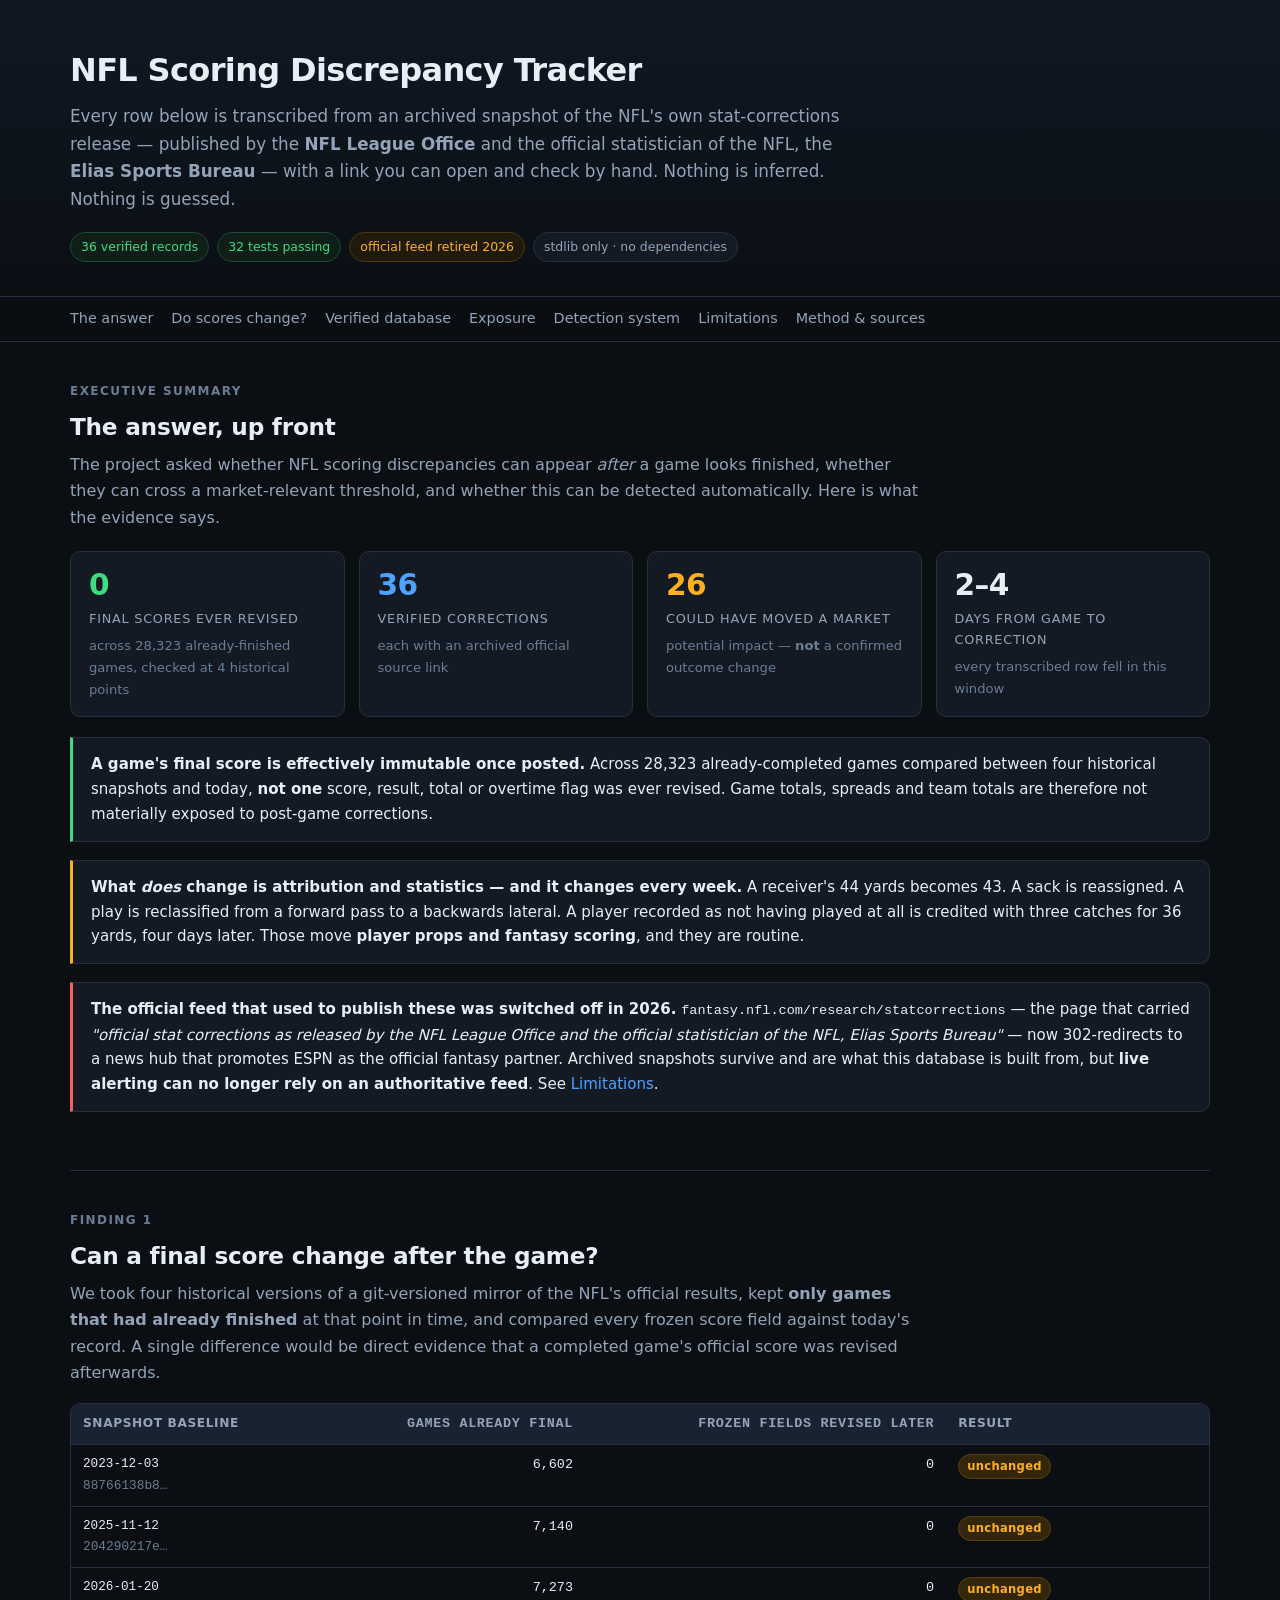
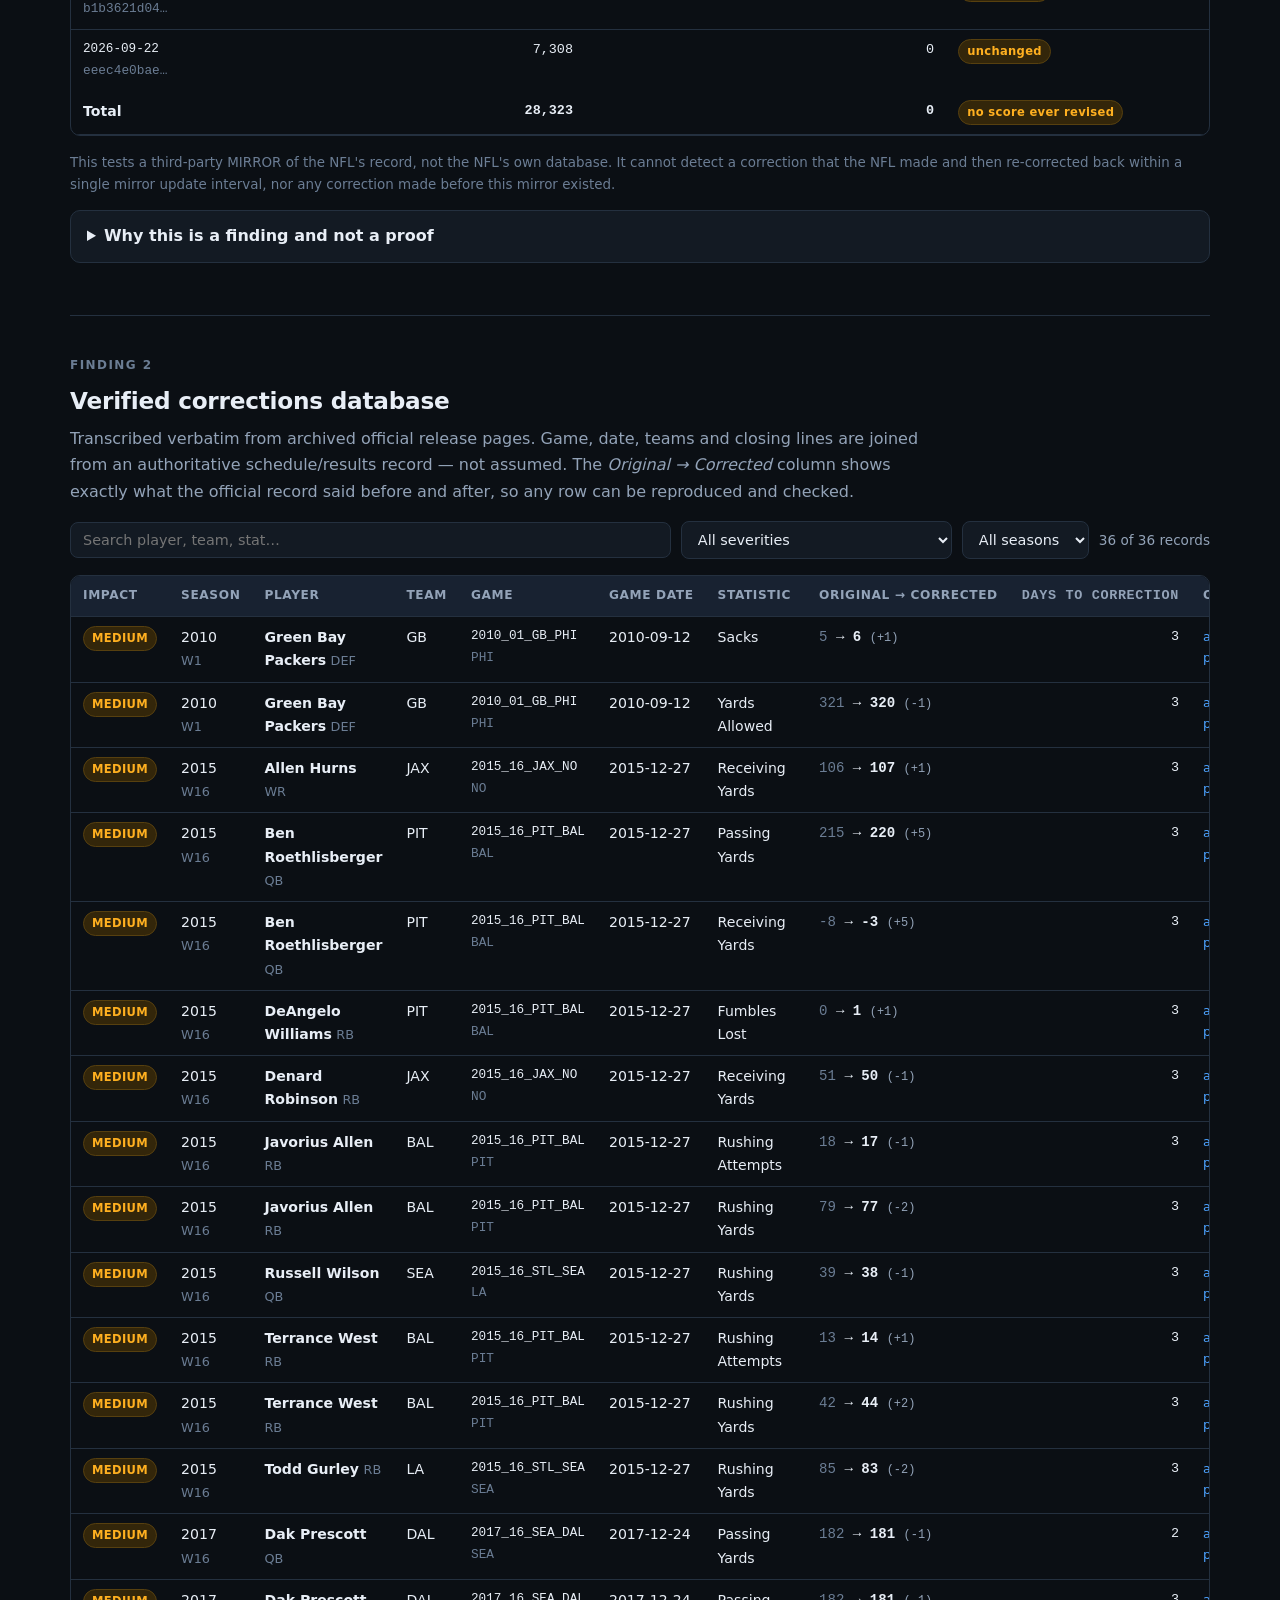
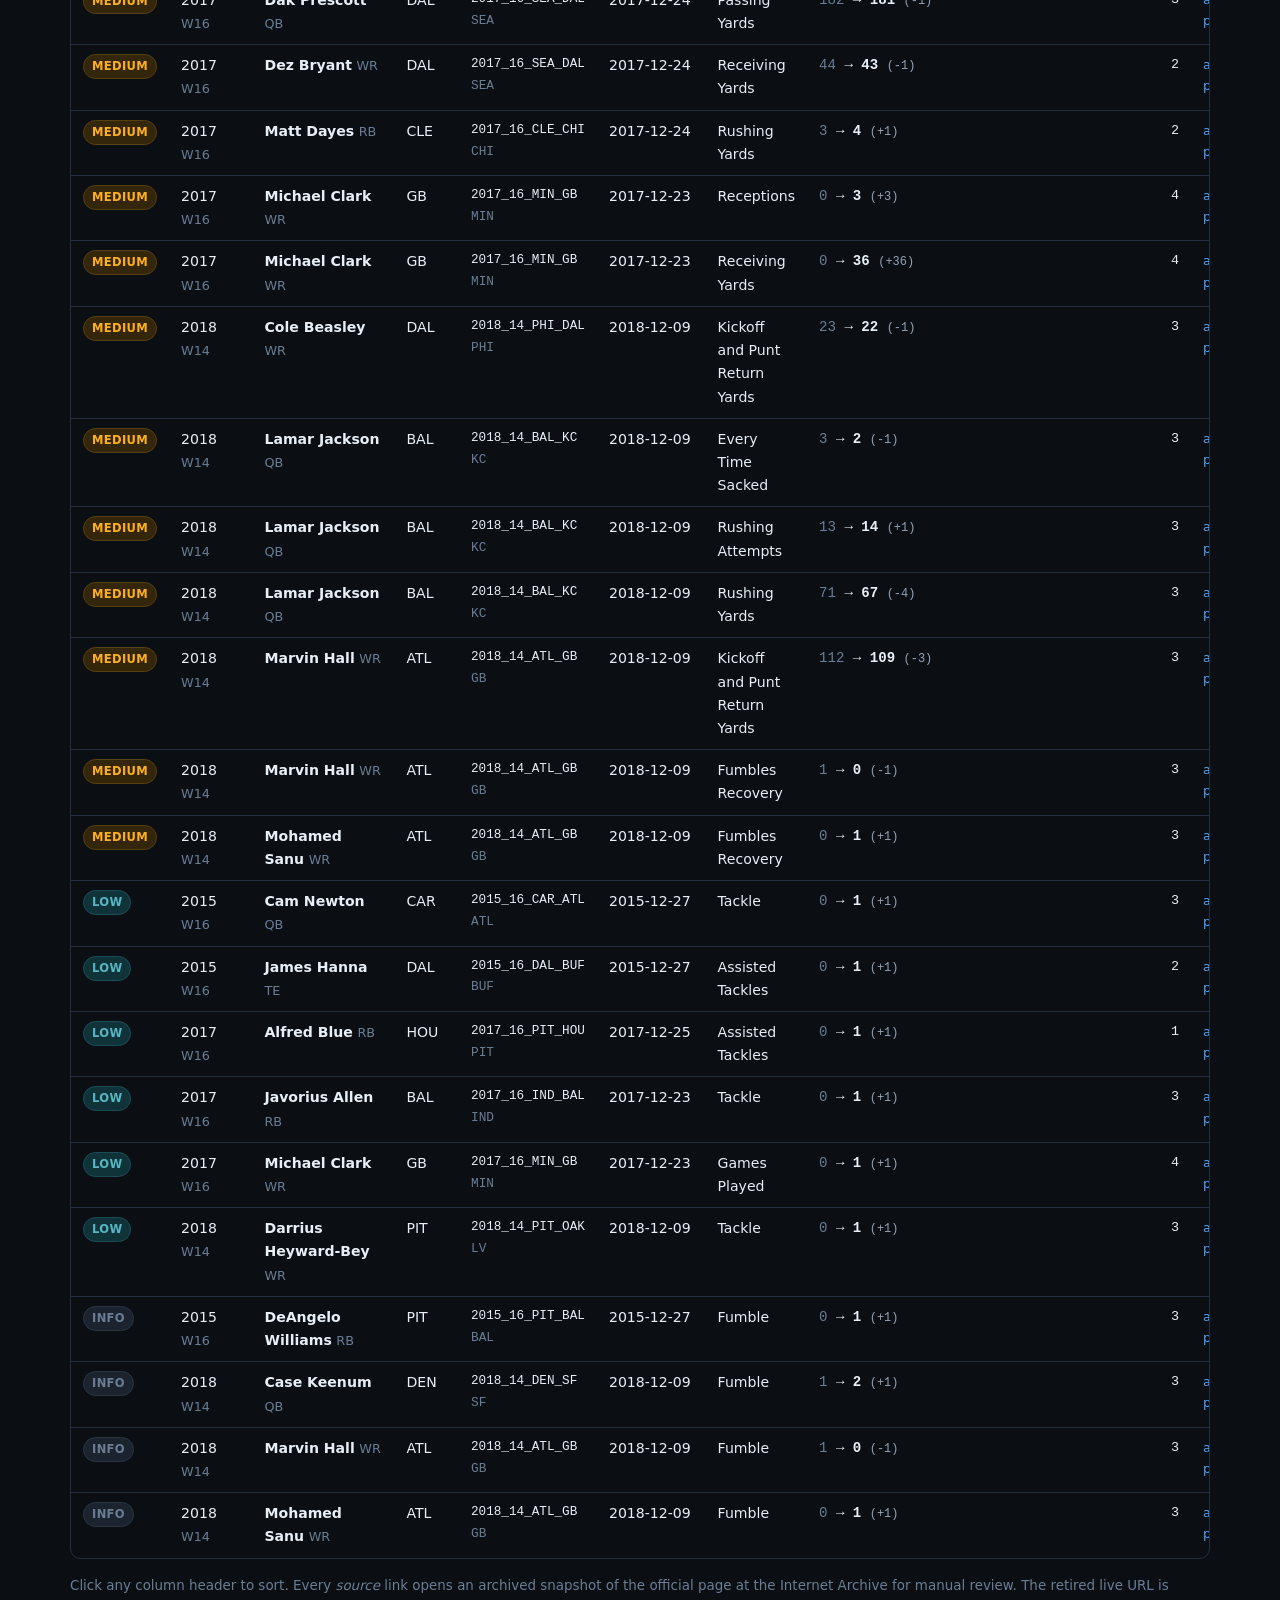
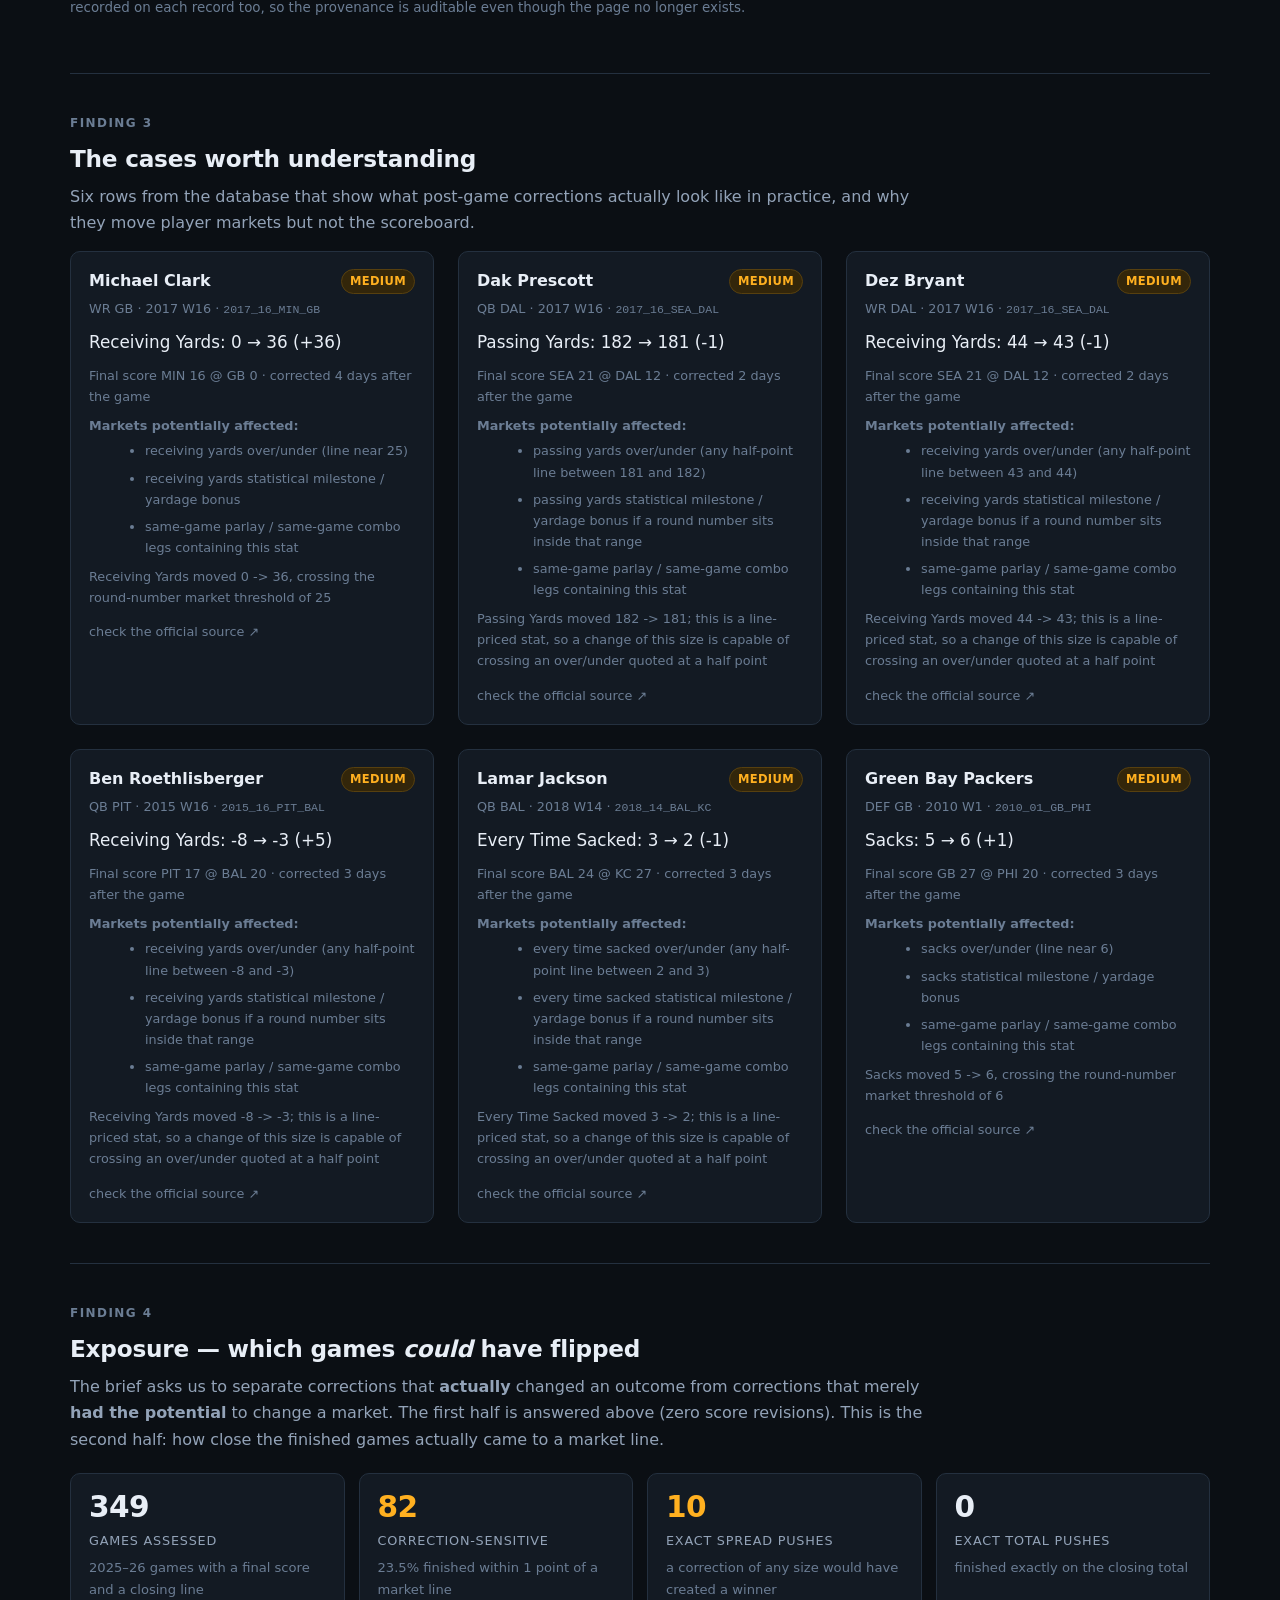
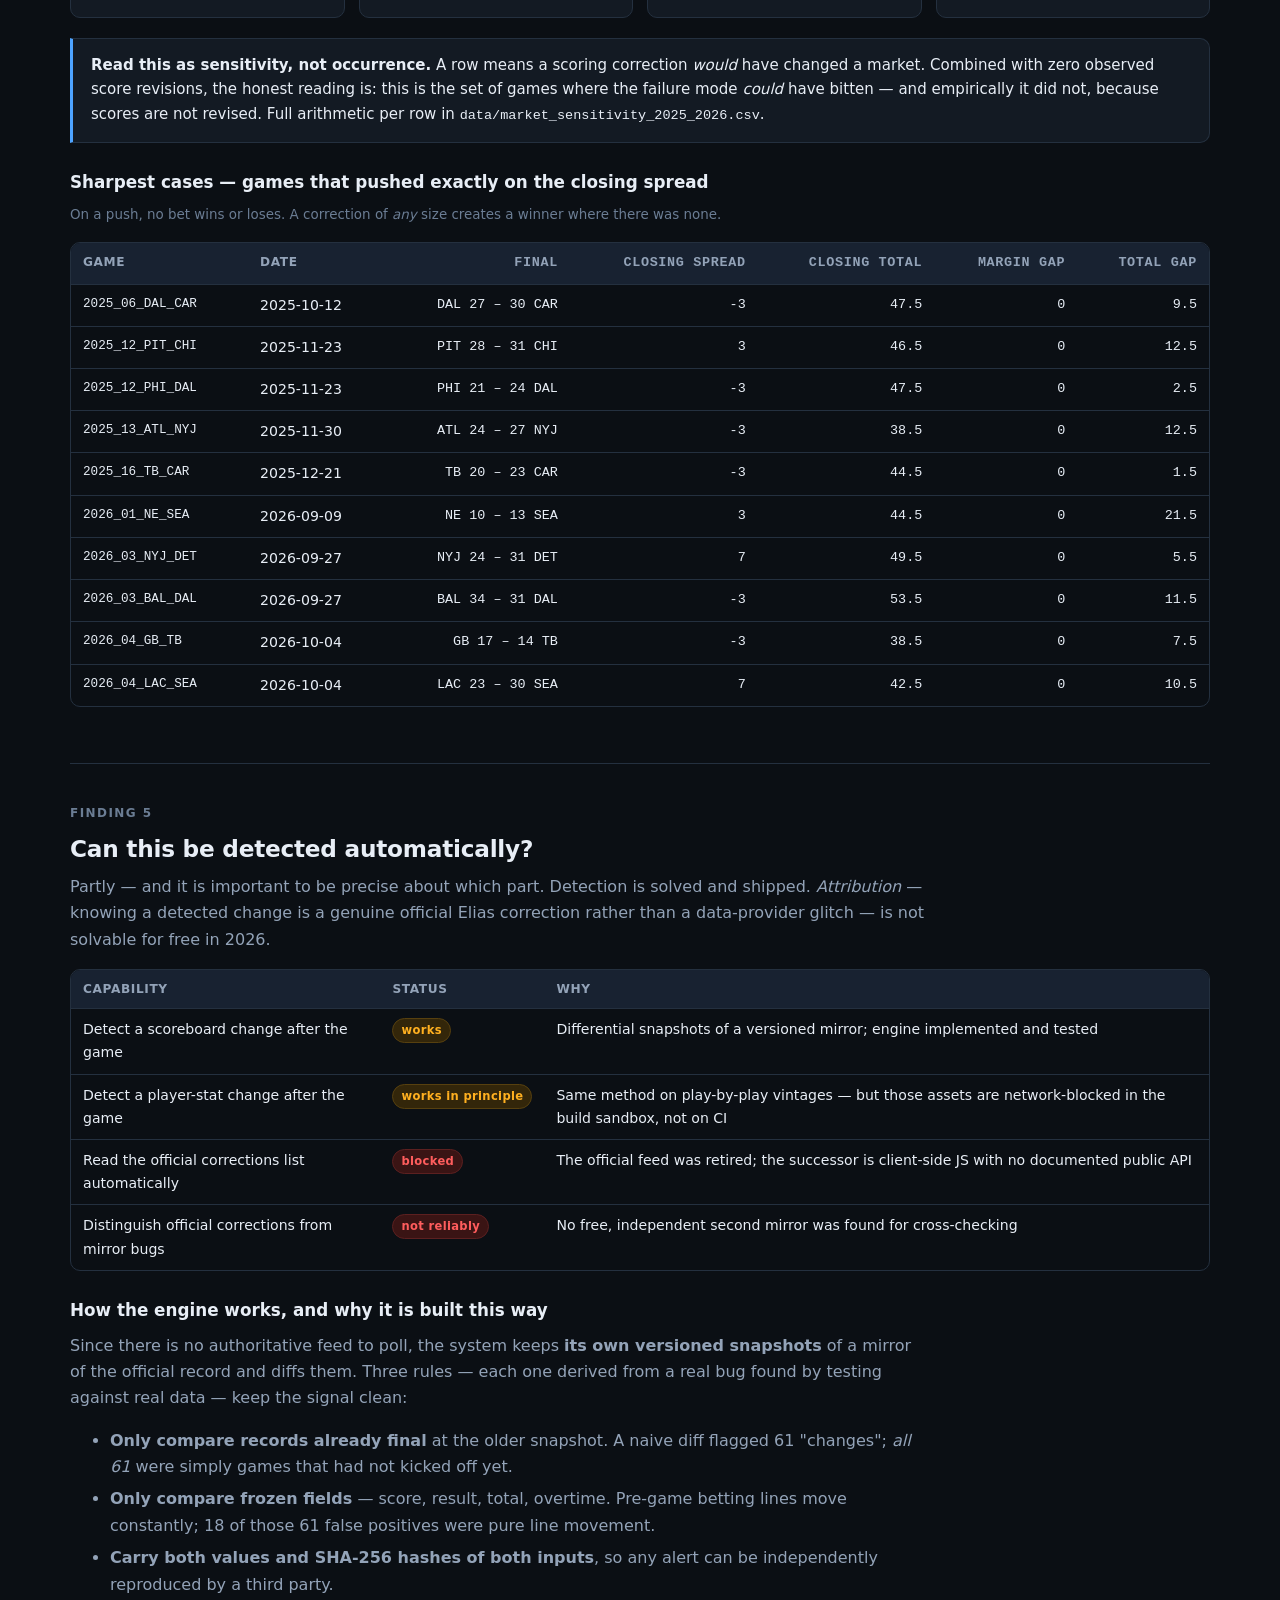
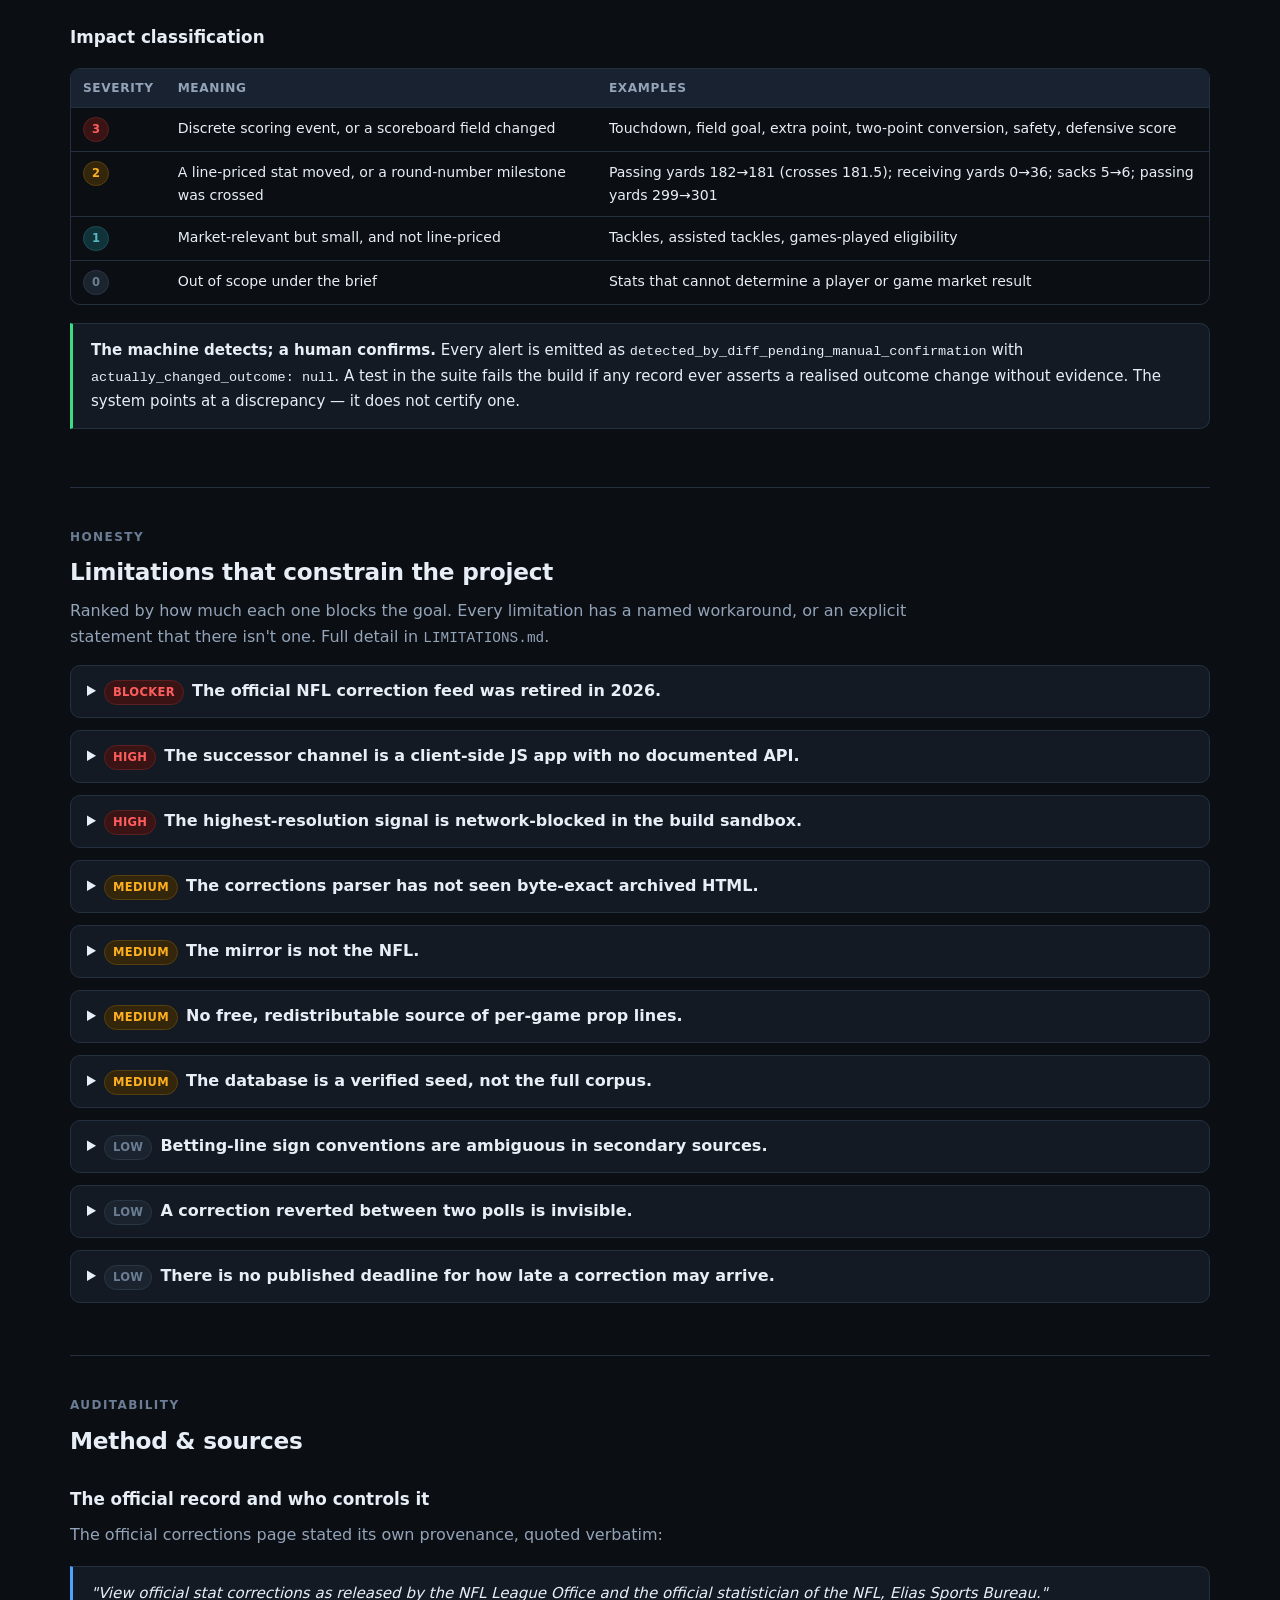
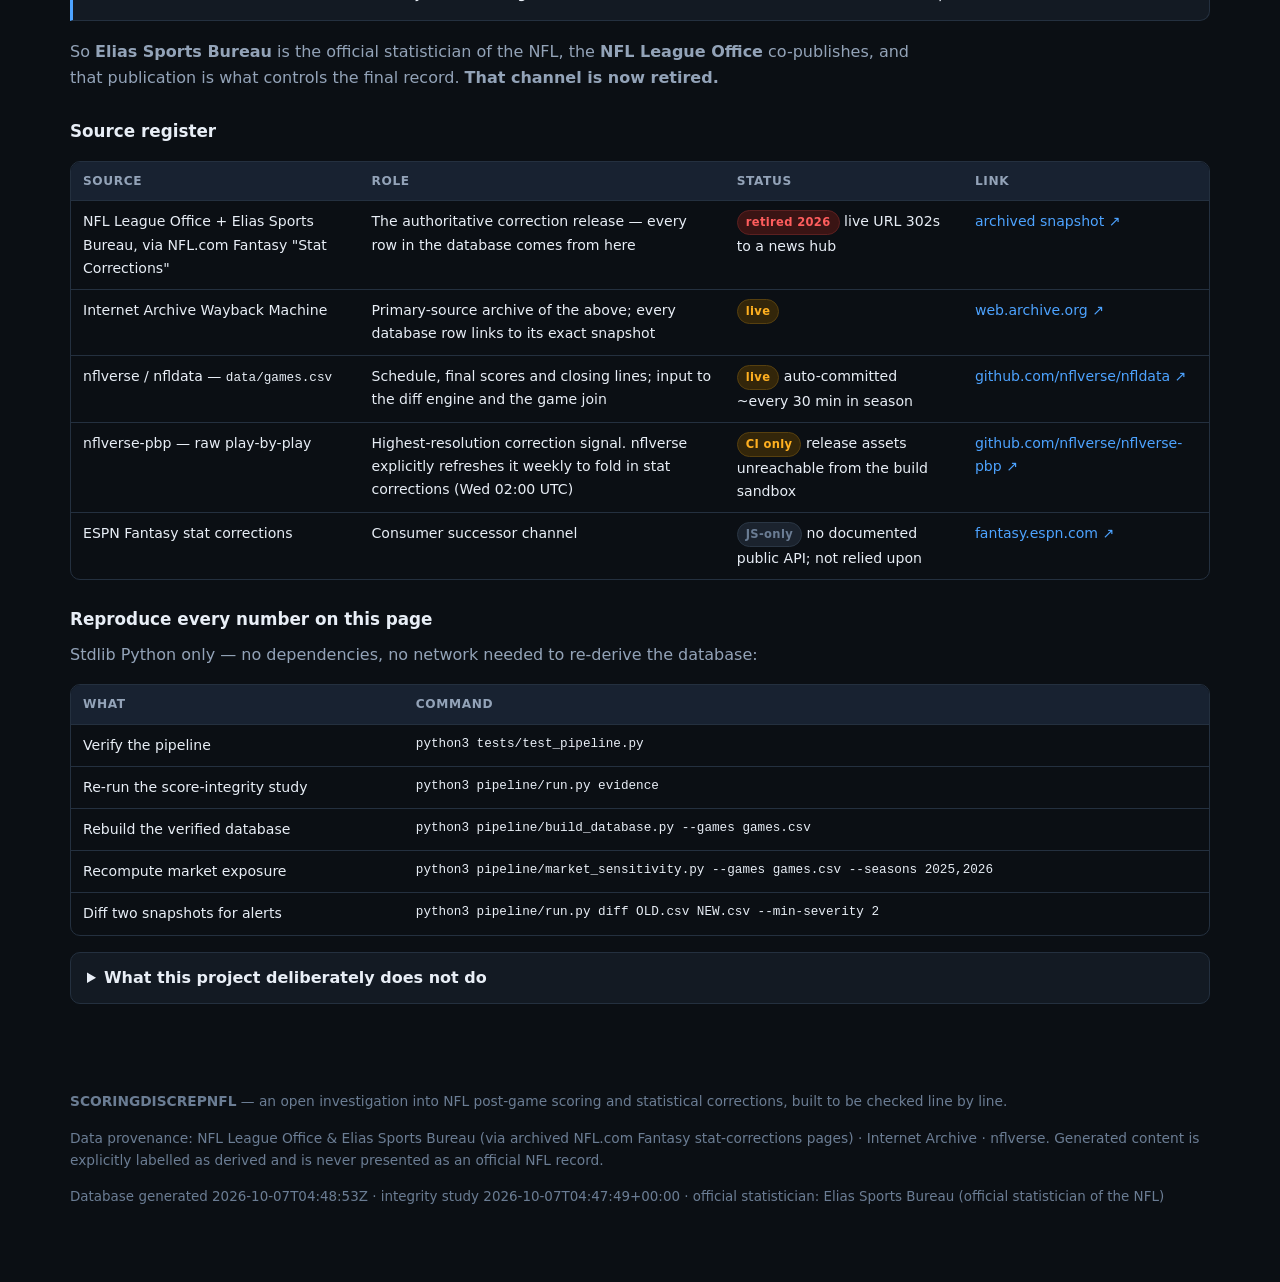
==== docs/index.html @ 37bac78f "feat: verified NFL scoring-discrepancy database, detection engine, and site Implements the governing" ====
<!DOCTYPE html>
<html lang="en">
<head>
<meta charset="utf-8">
<meta name="viewport" content="width=device-width, initial-scale=1">
<title>NFL Scoring Discrepancy Tracker — verified corrections &amp; automated detection</title>
<meta name="description" content="A verified database of official NFL post-game statistical corrections, with archived primary sources, an analysis of whether final scores can change after a game, and an automated detection system.">
<link rel="stylesheet" href="styles.css">
</head>
<body>

<header class="hero">
  <div class="wrap">
    <h1>NFL Scoring Discrepancy Tracker</h1>
    <p class="tagline">
      Every row below is transcribed from an archived snapshot of the NFL's own
      stat-corrections release — published by the <strong>NFL League Office</strong> and the
      official statistician of the NFL, the <strong>Elias Sports Bureau</strong> — with a link you can
      open and check by hand. Nothing is inferred. Nothing is guessed.
    </p>
    <div class="badges">
      <span class="badge ok" id="badge-records">verified records</span>
      <span class="badge ok" id="badge-tests">32 tests passing</span>
      <span class="badge warn">official feed retired 2026</span>
      <span class="badge">stdlib only · no dependencies</span>
    </div>
  </div>
</header>

<nav class="toc">
  <div class="wrap">
    <ul>
      <li><a href="#answer">The answer</a></li>
      <li><a href="#scoreboard">Do scores change?</a></li>
      <li><a href="#database">Verified database</a></li>
      <li><a href="#exposure">Exposure</a></li>
      <li><a href="#detection">Detection system</a></li>
      <li><a href="#limits">Limitations</a></li>
      <li><a href="#method">Method &amp; sources</a></li>
    </ul>
  </div>
</nav>

<main class="wrap">

<!-- ================= ANSWER ================= -->
<section id="answer">
  <h2><span class="kicker">Executive summary</span>The answer, up front</h2>
  <p class="lede">
    The project asked whether NFL scoring discrepancies can appear <em>after</em> a game looks
    finished, whether they can cross a market-relevant threshold, and whether this can be
    detected automatically. Here is what the evidence says.
  </p>

  <div class="cards">
    <div class="card">
      <div class="num ok" id="stat-revisions">0</div>
      <div class="lbl">Final scores ever revised</div>
      <div class="sub">across <span id="stat-snapshots">—</span> already-finished games, checked at 4 historical points</div>
    </div>
    <div class="card">
      <div class="num accent" id="stat-records">—</div>
      <div class="lbl">Verified corrections</div>
      <div class="sub">each with an archived official source link</div>
    </div>
    <div class="card">
      <div class="num warn" id="stat-potential">—</div>
      <div class="lbl">Could have moved a market</div>
      <div class="sub">potential impact — <strong>not</strong> a confirmed outcome change</div>
    </div>
    <div class="card">
      <div class="num" id="stat-cadence">2–4</div>
      <div class="lbl">Days from game to correction</div>
      <div class="sub">every transcribed row fell in this window</div>
    </div>
  </div>

  <div class="callout ok">
    <p><strong>A game's final score is effectively immutable once posted.</strong>
    Across <span id="stat-snapshots-2">—</span> already-completed games compared between four historical
    snapshots and today, <strong>not one</strong> score, result, total or overtime flag was ever
    revised. Game totals, spreads and team totals are therefore not materially exposed to
    post-game corrections.</p>
  </div>

  <div class="callout warn">
    <p><strong>What <em>does</em> change is attribution and statistics — and it changes every week.</strong>
    A receiver's 44 yards becomes 43. A sack is reassigned. A play is reclassified from a
    forward pass to a backwards lateral. A player recorded as not having played at all is
    credited with three catches for 36 yards, four days later. Those move
    <strong>player props and fantasy scoring</strong>, and they are routine.</p>
  </div>

  <div class="callout bad">
    <p><strong>The official feed that used to publish these was switched off in 2026.</strong>
    <code>fantasy.nfl.com/research/statcorrections</code> — the page that carried
    <em>"official stat corrections as released by the NFL League Office and the official
    statistician of the NFL, Elias Sports Bureau"</em> — now 302-redirects to a news hub that
    promotes ESPN as the official fantasy partner. Archived snapshots survive and are what this
    database is built from, but <strong>live alerting can no longer rely on an authoritative feed</strong>.
    See <a href="#limits">Limitations</a>.</p>
  </div>
</section>

<!-- ================= SCOREBOARD ================= -->
<section id="scoreboard">
  <h2><span class="kicker">Finding 1</span>Can a final score change after the game?</h2>
  <p class="lede">
    We took four historical versions of a git-versioned mirror of the NFL's official results,
    kept <strong>only games that had already finished</strong> at that point in time, and compared
    every frozen score field against today's record. A single difference would be direct evidence
    that a completed game's official score was revised afterwards.
  </p>
  <div class="table-wrap">
    <table id="tbl-integrity">
      <thead>
        <tr>
          <th>Snapshot baseline</th>
          <th class="num">Games already final</th>
          <th class="num">Frozen fields revised later</th>
          <th>Result</th>
        </tr>
      </thead>
      <tbody></tbody>
      <tfoot></tfoot>
    </table>
  </div>
  <p class="footnote" id="integrity-caveat"></p>
  <details>
    <summary>Why this is a finding and not a proof</summary>
    <p id="integrity-caveat-full"></p>
    <p>Full artefact, including both input SHA-256 hashes and the exact extraction method:
      <code>data/evidence/score_integrity_study.json</code>.</p>
  </details>
</section>

<!-- ================= DATABASE ================= -->
<section id="database">
  <h2><span class="kicker">Finding 2</span>Verified corrections database</h2>
  <p class="lede">
    Transcribed verbatim from archived official release pages. Game, date, teams and closing
    lines are joined from an authoritative schedule/results record — not assumed. The
    <em>Original → Corrected</em> column shows exactly what the official record said before and
    after, so any row can be reproduced and checked.
  </p>

  <div class="controls">
    <input type="search" id="q" placeholder="Search player, team, stat…" aria-label="Search the corrections database">
    <select id="f-sev" aria-label="Filter by severity">
      <option value="">All severities</option>
      <option value="3">3 — scoring / scoreboard event</option>
      <option value="2">2 — line-priced or threshold</option>
      <option value="1">1 — market-relevant but small</option>
      <option value="0">0 — out of scope</option>
    </select>
    <select id="f-season" aria-label="Filter by season"><option value="">All seasons</option></select>
    <span class="count" id="count"></span>
  </div>

  <div class="table-wrap">
    <table id="tbl-db">
      <thead>
        <tr>
          <th data-k="severity_label">Impact</th>
          <th data-k="season">Season</th>
          <th data-k="player">Player</th>
          <th data-k="team">Team</th>
          <th data-k="game_id">Game</th>
          <th data-k="game_date">Game date</th>
          <th data-k="stat">Statistic</th>
          <th class="chg">Original → Corrected</th>
          <th class="num" data-k="days_from_game_to_correction">Days to correction</th>
          <th class="no-sort">Official source</th>
        </tr>
      </thead>
      <tbody></tbody>
    </table>
  </div>
  <p class="footnote">
    Click any column header to sort. Every <em>source</em> link opens an archived snapshot of the
    official page at the Internet Archive for manual review. The retired live URL is recorded on
    each record too, so the provenance is auditable even though the page no longer exists.
  </p>
</section>

<!-- ================= ROW DETAIL ================= -->
<section id="detail">
  <h2><span class="kicker">Finding 3</span>The cases worth understanding</h2>
  <p class="lede">
    Six rows from the database that show what post-game corrections actually look like in
    practice, and why they move player markets but not the scoreboard.
  </p>
  <div id="cases" class="grid-2"></div>
</section>

<!-- ================= EXPOSURE ================= -->
<section id="exposure">
  <h2><span class="kicker">Finding 4</span>Exposure — which games <em>could</em> have flipped</h2>
  <p class="lede">
    The brief asks us to separate corrections that <strong>actually</strong> changed an outcome from
    corrections that merely <strong>had the potential</strong> to change a market. The first half is
    answered above (zero score revisions). This is the second half: how close the finished games
    actually came to a market line.
  </p>
  <div class="cards" id="exposure-cards"></div>
  <div class="callout">
    <p><strong>Read this as sensitivity, not occurrence.</strong> A row means a scoring correction
    <em>would</em> have changed a market. Combined with zero observed score revisions, the honest
    reading is: this is the set of games where the failure mode <em>could</em> have bitten — and
    empirically it did not, because scores are not revised. Full arithmetic per row in
    <code>data/market_sensitivity_2025_2026.csv</code>.</p>
  </div>
  <h3>Sharpest cases — games that pushed exactly on the closing spread</h3>
  <p class="footnote">On a push, no bet wins or loses. A correction of <em>any</em> size creates a winner where there was none.</p>
  <div class="table-wrap">
    <table id="tbl-push">
      <thead>
        <tr>
          <th>Game</th><th>Date</th><th class="num">Final</th>
          <th class="num">Closing spread</th><th class="num">Closing total</th>
          <th class="num">Margin gap</th><th class="num">Total gap</th>
        </tr>
      </thead>
      <tbody></tbody>
    </table>
  </div>
</section>

<!-- ================= DETECTION ================= -->
<section id="detection">
  <h2><span class="kicker">Finding 5</span>Can this be detected automatically?</h2>
  <p class="lede">
    Partly — and it is important to be precise about which part. Detection is solved and shipped.
    <em>Attribution</em> — knowing a detected change is a genuine official Elias correction rather
    than a data-provider glitch — is not solvable for free in 2026.
  </p>

  <div class="table-wrap">
    <table>
      <thead><tr><th>Capability</th><th>Status</th><th>Why</th></tr></thead>
      <tbody>
        <tr><td>Detect a scoreboard change after the game</td><td><span class="pill sev-2">works</span></td><td>Differential snapshots of a versioned mirror; engine implemented and tested</td></tr>
        <tr><td>Detect a player-stat change after the game</td><td><span class="pill sev-2">works in principle</span></td><td>Same method on play-by-play vintages — but those assets are network-blocked in the build sandbox, not on CI</td></tr>
        <tr><td>Read the official corrections list automatically</td><td><span class="pill sev-3">blocked</span></td><td>The official feed was retired; the successor is client-side JS with no documented public API</td></tr>
        <tr><td>Distinguish official corrections from mirror bugs</td><td><span class="pill sev-3">not reliably</span></td><td>No free, independent second mirror was found for cross-checking</td></tr>
      </tbody>
    </table>
  </div>

  <h3>How the engine works, and why it is built this way</h3>
  <p class="lede">
    Since there is no authoritative feed to poll, the system keeps <strong>its own versioned
    snapshots</strong> of a mirror of the official record and diffs them. Three rules — each one
    derived from a real bug found by testing against real data — keep the signal clean:
  </p>
  <ul class="tight lede">
    <li><strong>Only compare records already final</strong> at the older snapshot. A naive diff flagged 61 "changes"; <em>all 61</em> were simply games that had not kicked off yet.</li>
    <li><strong>Only compare frozen fields</strong> — score, result, total, overtime. Pre-game betting lines move constantly; 18 of those 61 false positives were pure line movement.</li>
    <li><strong>Carry both values and SHA-256 hashes of both inputs</strong>, so any alert can be independently reproduced by a third party.</li>
  </ul>

  <h3>Impact classification</h3>
  <div class="table-wrap">
    <table>
      <thead><tr><th>Severity</th><th>Meaning</th><th>Examples</th></tr></thead>
      <tbody>
        <tr><td><span class="pill sev-3">3</span></td><td>Discrete scoring event, or a scoreboard field changed</td><td>Touchdown, field goal, extra point, two-point conversion, safety, defensive score</td></tr>
        <tr><td><span class="pill sev-2">2</span></td><td>A line-priced stat moved, or a round-number milestone was crossed</td><td>Passing yards 182→181 (crosses 181.5); receiving yards 0→36; sacks 5→6; passing yards 299→301</td></tr>
        <tr><td><span class="pill sev-1">1</span></td><td>Market-relevant but small, and not line-priced</td><td>Tackles, assisted tackles, games-played eligibility</td></tr>
        <tr><td><span class="pill sev-0">0</span></td><td>Out of scope under the brief</td><td>Stats that cannot determine a player or game market result</td></tr>
      </tbody>
    </table>
  </div>

  <div class="callout ok">
    <p><strong>The machine detects; a human confirms.</strong> Every alert is emitted as
    <code>detected_by_diff_pending_manual_confirmation</code> with
    <code>actually_changed_outcome: null</code>. A test in the suite fails the build if any record
    ever asserts a realised outcome change without evidence. The system points at a discrepancy —
    it does not certify one.</p>
  </div>
</section>

<!-- ================= LIMITS ================= -->
<section id="limits">
  <h2><span class="kicker">Honesty</span>Limitations that constrain the project</h2>
  <p class="lede">
    Ranked by how much each one blocks the goal. Every limitation has a named workaround, or an
    explicit statement that there isn't one. Full detail in <code>LIMITATIONS.md</code>.
  </p>
  <div id="limits-list"></div>
</section>

<!-- ================= METHOD ================= -->
<section id="method">
  <h2><span class="kicker">Auditability</span>Method &amp; sources</h2>

  <h3>The official record and who controls it</h3>
  <p class="lede">
    The official corrections page stated its own provenance, quoted verbatim:
  </p>
  <blockquote class="callout" style="border-left-color: var(--accent); font-style: italic;">
    "View official stat corrections as released by the NFL League Office and the official
    statistician of the NFL, Elias Sports Bureau."
  </blockquote>
  <p class="lede">
    So <strong>Elias Sports Bureau</strong> is the official statistician of the NFL, the
    <strong>NFL League Office</strong> co-publishes, and that publication is what controls the final
    record. <strong>That channel is now retired.</strong>
  </p>

  <h3>Source register</h3>
  <div class="table-wrap">
    <table>
      <thead><tr><th>Source</th><th>Role</th><th>Status</th><th>Link</th></tr></thead>
      <tbody>
        <tr>
          <td>NFL League Office + Elias Sports Bureau, via NFL.com Fantasy "Stat Corrections"</td>
          <td>The authoritative correction release — every row in the database comes from here</td>
          <td><span class="pill sev-3">retired 2026</span> live URL 302s to a news hub</td>
          <td><a href="https://web.archive.org/web/20260516203131/https://fantasy.nfl.com/research/statcorrections?position=8&amp;sort=pts&amp;statCategory=stats&amp;statSeason=2010&amp;statType=weekStats&amp;statWeek=1" target="_blank" rel="noopener">archived snapshot ↗</a></td>
        </tr>
        <tr>
          <td>Internet Archive Wayback Machine</td>
          <td>Primary-source archive of the above; every database row links to its exact snapshot</td>
          <td><span class="pill sev-2">live</span></td>
          <td><a href="https://web.archive.org/" target="_blank" rel="noopener">web.archive.org ↗</a></td>
        </tr>
        <tr>
          <td>nflverse / nfldata — <code>data/games.csv</code></td>
          <td>Schedule, final scores and closing lines; input to the diff engine and the game join</td>
          <td><span class="pill sev-2">live</span> auto-committed ~every 30 min in season</td>
          <td><a href="https://github.com/nflverse/nfldata" target="_blank" rel="noopener">github.com/nflverse/nfldata ↗</a></td>
        </tr>
        <tr>
          <td>nflverse-pbp — raw play-by-play</td>
          <td>Highest-resolution correction signal. nflverse explicitly refreshes it weekly to fold in stat corrections (Wed 02:00 UTC)</td>
          <td><span class="pill sev-2">CI only</span> release assets unreachable from the build sandbox</td>
          <td><a href="https://github.com/nflverse/nflverse-pbp" target="_blank" rel="noopener">github.com/nflverse/nflverse-pbp ↗</a></td>
        </tr>
        <tr>
          <td>ESPN Fantasy stat corrections</td>
          <td>Consumer successor channel</td>
          <td><span class="pill sev-0">JS-only</span> no documented public API; not relied upon</td>
          <td><a href="https://fantasy.espn.com/football/statcorrections" target="_blank" rel="noopener">fantasy.espn.com ↗</a></td>
        </tr>
      </tbody>
    </table>
  </div>

  <h3>Reproduce every number on this page</h3>
  <p class="lede">Stdlib Python only — no dependencies, no network needed to re-derive the database:</p>
  <div class="table-wrap">
    <table>
      <thead><tr><th>What</th><th>Command</th></tr></thead>
      <tbody>
        <tr><td>Verify the pipeline</td><td class="mono">python3 tests/test_pipeline.py</td></tr>
        <tr><td>Re-run the score-integrity study</td><td class="mono">python3 pipeline/run.py evidence</td></tr>
        <tr><td>Rebuild the verified database</td><td class="mono">python3 pipeline/build_database.py --games games.csv</td></tr>
        <tr><td>Recompute market exposure</td><td class="mono">python3 pipeline/market_sensitivity.py --games games.csv --seasons 2025,2026</td></tr>
        <tr><td>Diff two snapshots for alerts</td><td class="mono">python3 pipeline/run.py diff OLD.csv NEW.csv --min-severity 2</td></tr>
      </tbody>
    </table>
  </div>

  <details>
    <summary>What this project deliberately does not do</summary>
    <ul class="tight">
      <li><strong>No fabricated prop lines.</strong> We model the <em>pricing convention</em> of line-priced stats. We never assert that a line existed at a specific number.</li>
      <li><strong>No realised-outcome claims.</strong> Every record documents <em>potential</em> impact only. A test fails the build if an outcome change is asserted without evidence.</li>
      <li><strong>No unverifiable anecdote.</strong> Widely repeated community reports of corrections flipping fantasy championships are excluded, because they could not be verified to primary-source standard. Their absence is a known gap, not evidence that nothing happened.</li>
      <li><strong>No inflating the row count.</strong> The database is a verified seed, not the full archived corpus. 36 checkable rows beat thousands nobody can verify.</li>
    </ul>
  </details>
</section>

</main>

<footer>
  <div class="wrap">
    <p>
      <strong>SCORINGDISCREPNFL</strong> — an open investigation into NFL post-game scoring and
      statistical corrections, built to be checked line by line.
    </p>
    <p>
      Data provenance: NFL League Office &amp; Elias Sports Bureau (via archived NFL.com Fantasy
      stat-corrections pages) · Internet Archive · nflverse.
      Generated content is explicitly labelled as derived and is never presented as an official
      NFL record.
    </p>
    <p class="footnote" id="generated"></p>
  </div>
</footer>

<script src="app.js"></script>
</body>
</html>
---- docs/styles.css ----
/* SCORINGDISCREPNFL — GitHub Pages site
   No external dependencies, no CDN, no web fonts: fast and offline-safe. */

:root {
  --bg: #0b0f14;
  --panel: #131a23;
  --panel-2: #182231;
  --line: #24303f;
  --text: #e8eef6;
  --muted: #93a3b8;
  --dim: #6b7d94;
  --accent: #4da3ff;
  --accent-dim: #1d4c7a;
  --sev3: #ff5d5d;
  --sev2: #ffb020;
  --sev1: #56b6c2;
  --sev0: #6b7d94;
  --ok: #3ddc84;
  --radius: 10px;
  --mono: ui-monospace, SFMono-Regular, Menlo, Consolas, "Liberation Mono", monospace;
  --sans: system-ui, -apple-system, "Segoe UI", Roboto, Helvetica, Arial, sans-serif;
}

* { box-sizing: border-box; }

html { scroll-behavior: smooth; }

body {
  margin: 0;
  background: var(--bg);
  color: var(--text);
  font-family: var(--sans);
  font-size: 16px;
  line-height: 1.65;
  -webkit-font-smoothing: antialiased;
}

.wrap { max-width: 1180px; margin: 0 auto; padding: 0 20px; }

a { color: var(--accent); text-decoration: none; }
a:hover { text-decoration: underline; }

code, .mono { font-family: var(--mono); font-size: 0.9em; }

/* ---------- header ---------- */
header.hero {
  border-bottom: 1px solid var(--line);
  background: linear-gradient(180deg, #101823 0%, var(--bg) 100%);
  padding: 44px 0 34px;
}
.hero h1 { margin: 0 0 6px; font-size: 2rem; letter-spacing: -0.02em; }
.hero .tagline { color: var(--muted); font-size: 1.05rem; margin: 0 0 18px; max-width: 76ch; }
.badges { display: flex; flex-wrap: wrap; gap: 8px; }
.badge {
  font-size: 0.78rem; padding: 4px 10px; border-radius: 999px;
  border: 1px solid var(--line); background: var(--panel); color: var(--muted);
}
.badge.ok { color: var(--ok); border-color: #1d4a35; background: #0f1f18; }
.badge.warn { color: var(--sev2); border-color: #4a3711; background: #201a0c; }
.badge.bad { color: var(--sev3); border-color: #4a1d1d; background: #201010; }

/* ---------- nav ---------- */
nav.toc {
  position: sticky; top: 0; z-index: 20;
  background: rgba(11,15,20,0.94);
  backdrop-filter: blur(8px);
  border-bottom: 1px solid var(--line);
}
nav.toc ul {
  list-style: none; margin: 0; padding: 10px 0;
  display: flex; gap: 18px; flex-wrap: wrap; font-size: 0.9rem;
}
nav.toc a { color: var(--muted); }
nav.toc a:hover { color: var(--text); }

/* ---------- sections ---------- */
section { padding: 40px 0; border-bottom: 1px solid var(--line); }
section:last-of-type { border-bottom: none; }
h2 { font-size: 1.45rem; margin: 0 0 6px; letter-spacing: -0.01em; }
h2 .kicker { display: block; font-size: 0.75rem; letter-spacing: 0.12em; text-transform: uppercase; color: var(--dim); font-weight: 600; margin-bottom: 6px; }
h3 { font-size: 1.05rem; margin: 26px 0 8px; }
p { margin: 0 0 14px; }
.lede { color: var(--muted); max-width: 84ch; }

/* ---------- callouts ---------- */
.callout {
  border: 1px solid var(--line); border-left: 3px solid var(--accent);
  background: var(--panel); padding: 14px 18px; border-radius: 0 var(--radius) var(--radius) 0;
  margin: 18px 0; font-size: 0.94rem;
}
.callout.warn { border-left-color: var(--sev2); }
.callout.bad { border-left-color: var(--sev3); }
.callout.ok { border-left-color: var(--ok); }
.callout strong { color: var(--text); }
.callout p:last-child { margin-bottom: 0; }

/* ---------- stat cards ---------- */
.cards { display: grid; grid-template-columns: repeat(auto-fit, minmax(190px, 1fr)); gap: 14px; margin: 20px 0; }
.card {
  background: var(--panel); border: 1px solid var(--line);
  border-radius: var(--radius); padding: 16px 18px;
}
.card .num { font-size: 1.85rem; font-weight: 700; letter-spacing: -0.02em; line-height: 1.15; }
.card .num.accent { color: var(--accent); }
.card .num.ok { color: var(--ok); }
.card .num.warn { color: var(--sev2); }
.card .lbl { font-size: 0.8rem; color: var(--muted); text-transform: uppercase; letter-spacing: 0.06em; margin-top: 6px; }
.card .sub { font-size: 0.82rem; color: var(--dim); margin-top: 6px; }

/* ---------- tables ---------- */
.table-wrap { overflow-x: auto; border: 1px solid var(--line); border-radius: var(--radius); margin: 16px 0; }
table { width: 100%; border-collapse: collapse; font-size: 0.88rem; }
th, td { padding: 9px 12px; text-align: left; border-bottom: 1px solid var(--line); vertical-align: top; }
th {
  background: var(--panel-2); color: var(--muted); font-weight: 600;
  font-size: 0.76rem; text-transform: uppercase; letter-spacing: 0.05em;
  position: sticky; top: 0; white-space: nowrap; cursor: pointer; user-select: none;
}
th.no-sort { cursor: default; }
th:hover:not(.no-sort) { color: var(--text); }
tbody tr:hover { background: #101822; }
tbody tr:last-child td { border-bottom: none; }
td.num, th.num { text-align: right; font-family: var(--mono); font-size: 0.84rem; }
td.chg { font-family: var(--mono); white-space: nowrap; }
td.chg .from { color: var(--dim); }
td.chg .to { color: var(--text); font-weight: 600; }
td.chg .delta { color: var(--muted); font-size: 0.85em; }

/* ---------- severity pills ---------- */
.pill {
  display: inline-block; padding: 2px 8px; border-radius: 999px;
  font-size: 0.72rem; font-weight: 700; letter-spacing: 0.03em; white-space: nowrap;
}
.sev-3 { background: #3a1414; color: var(--sev3); border: 1px solid #5c2020; }
.sev-2 { background: #33260a; color: var(--sev2); border: 1px solid #57400f; }
.sev-1 { background: #10333a; color: var(--sev1); border: 1px solid #1b4d57; }
.sev-0 { background: #1b232e; color: var(--sev0); border: 1px solid #2a3644; }

/* ---------- controls ---------- */
.controls { display: flex; flex-wrap: wrap; gap: 10px; align-items: center; margin: 16px 0 4px; }
input[type="search"], select {
  background: var(--panel); color: var(--text); border: 1px solid var(--line);
  border-radius: 8px; padding: 9px 12px; font-size: 0.9rem; font-family: inherit;
}
input[type="search"] { min-width: 260px; flex: 1 1 260px; }
input[type="search"]:focus, select:focus { outline: 2px solid var(--accent-dim); outline-offset: 1px; }
.count { color: var(--muted); font-size: 0.85rem; margin-left: auto; }

/* ---------- misc ---------- */
.grid-2 { display: grid; grid-template-columns: repeat(auto-fit, minmax(320px, 1fr)); gap: 24px; }
details { background: var(--panel); border: 1px solid var(--line); border-radius: var(--radius); padding: 12px 16px; margin: 12px 0; }
summary { cursor: pointer; font-weight: 600; }
details p, details ul { color: var(--muted); font-size: 0.92rem; }
ul.tight li { margin-bottom: 6px; }
.src { font-size: 0.8rem; color: var(--dim); }
.footnote { font-size: 0.84rem; color: var(--dim); }
hr { border: none; border-top: 1px solid var(--line); margin: 22px 0; }
footer { padding: 34px 0 60px; color: var(--dim); font-size: 0.86rem; }
.empty { color: var(--muted); padding: 22px; text-align: center; font-style: italic; }

@media (max-width: 640px) {
  .hero h1 { font-size: 1.5rem; }
  .card .num { font-size: 1.5rem; }
  section { padding: 30px 0; }
}
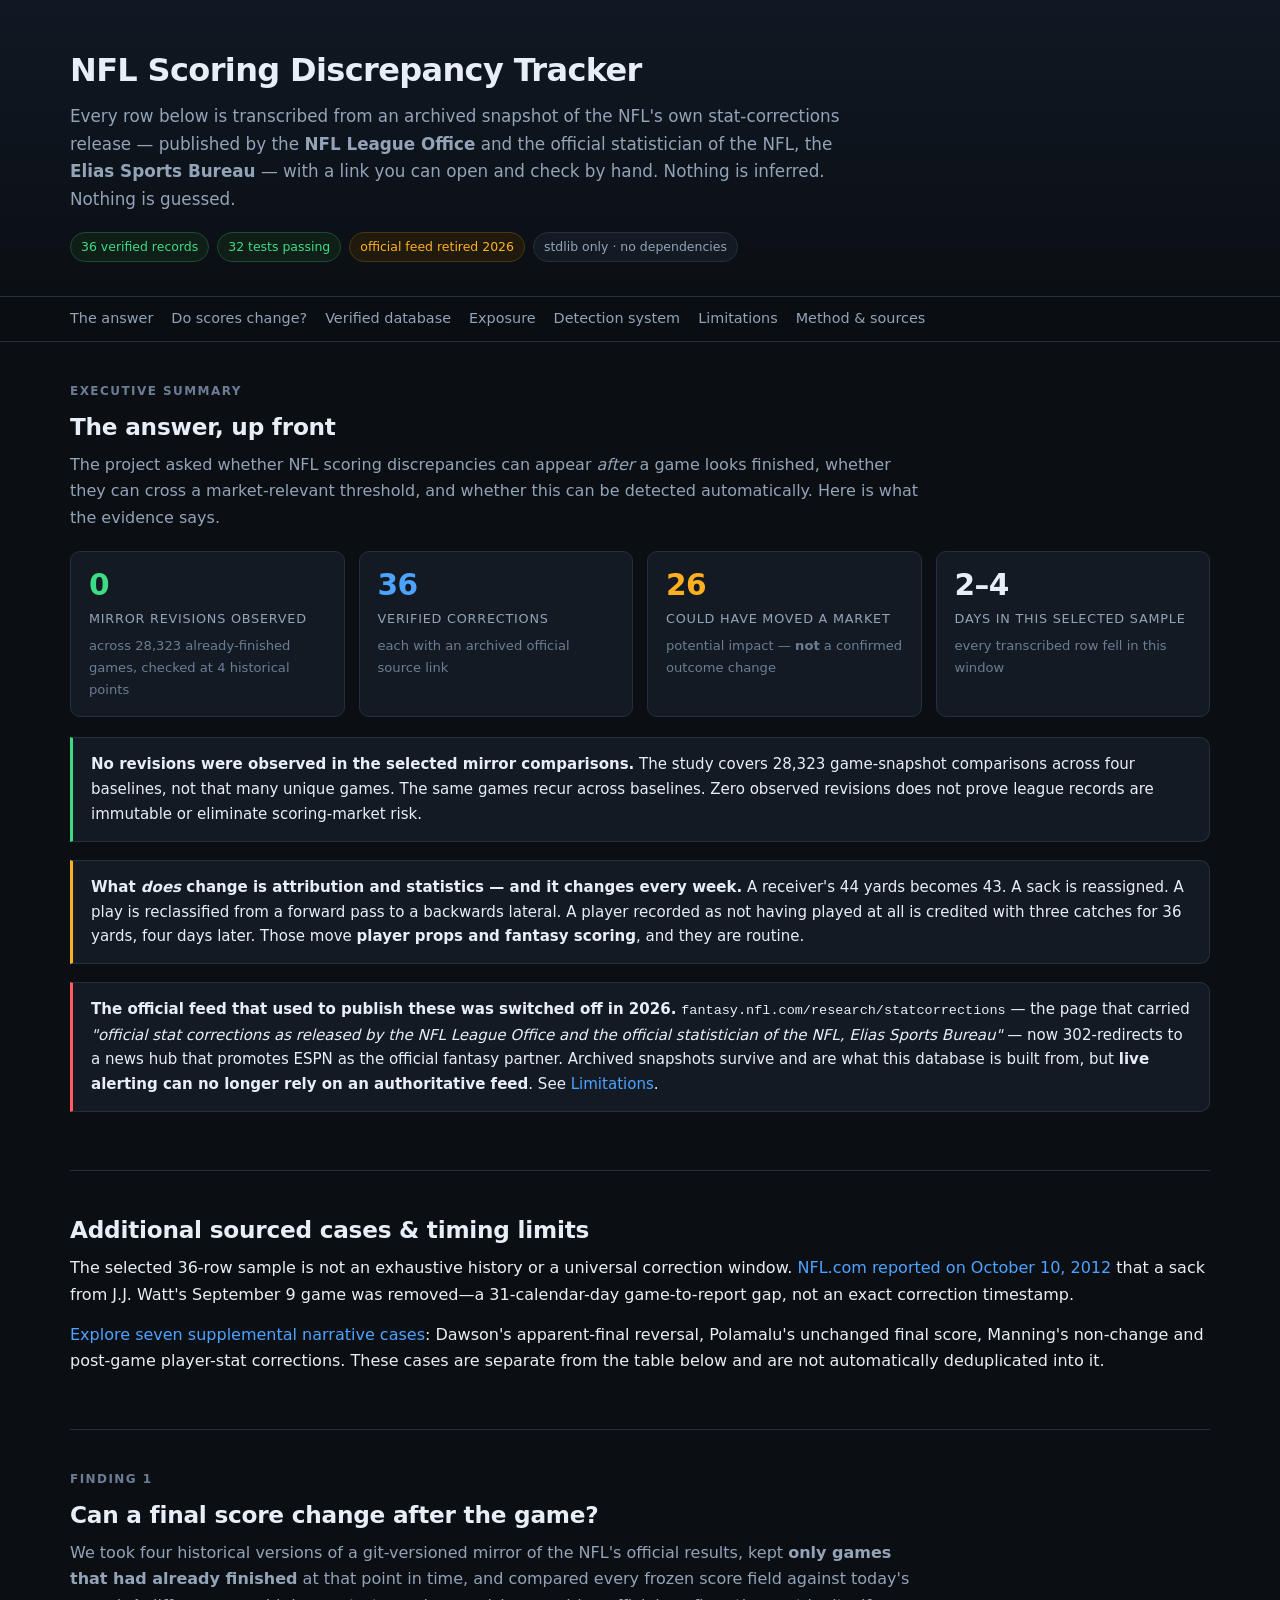
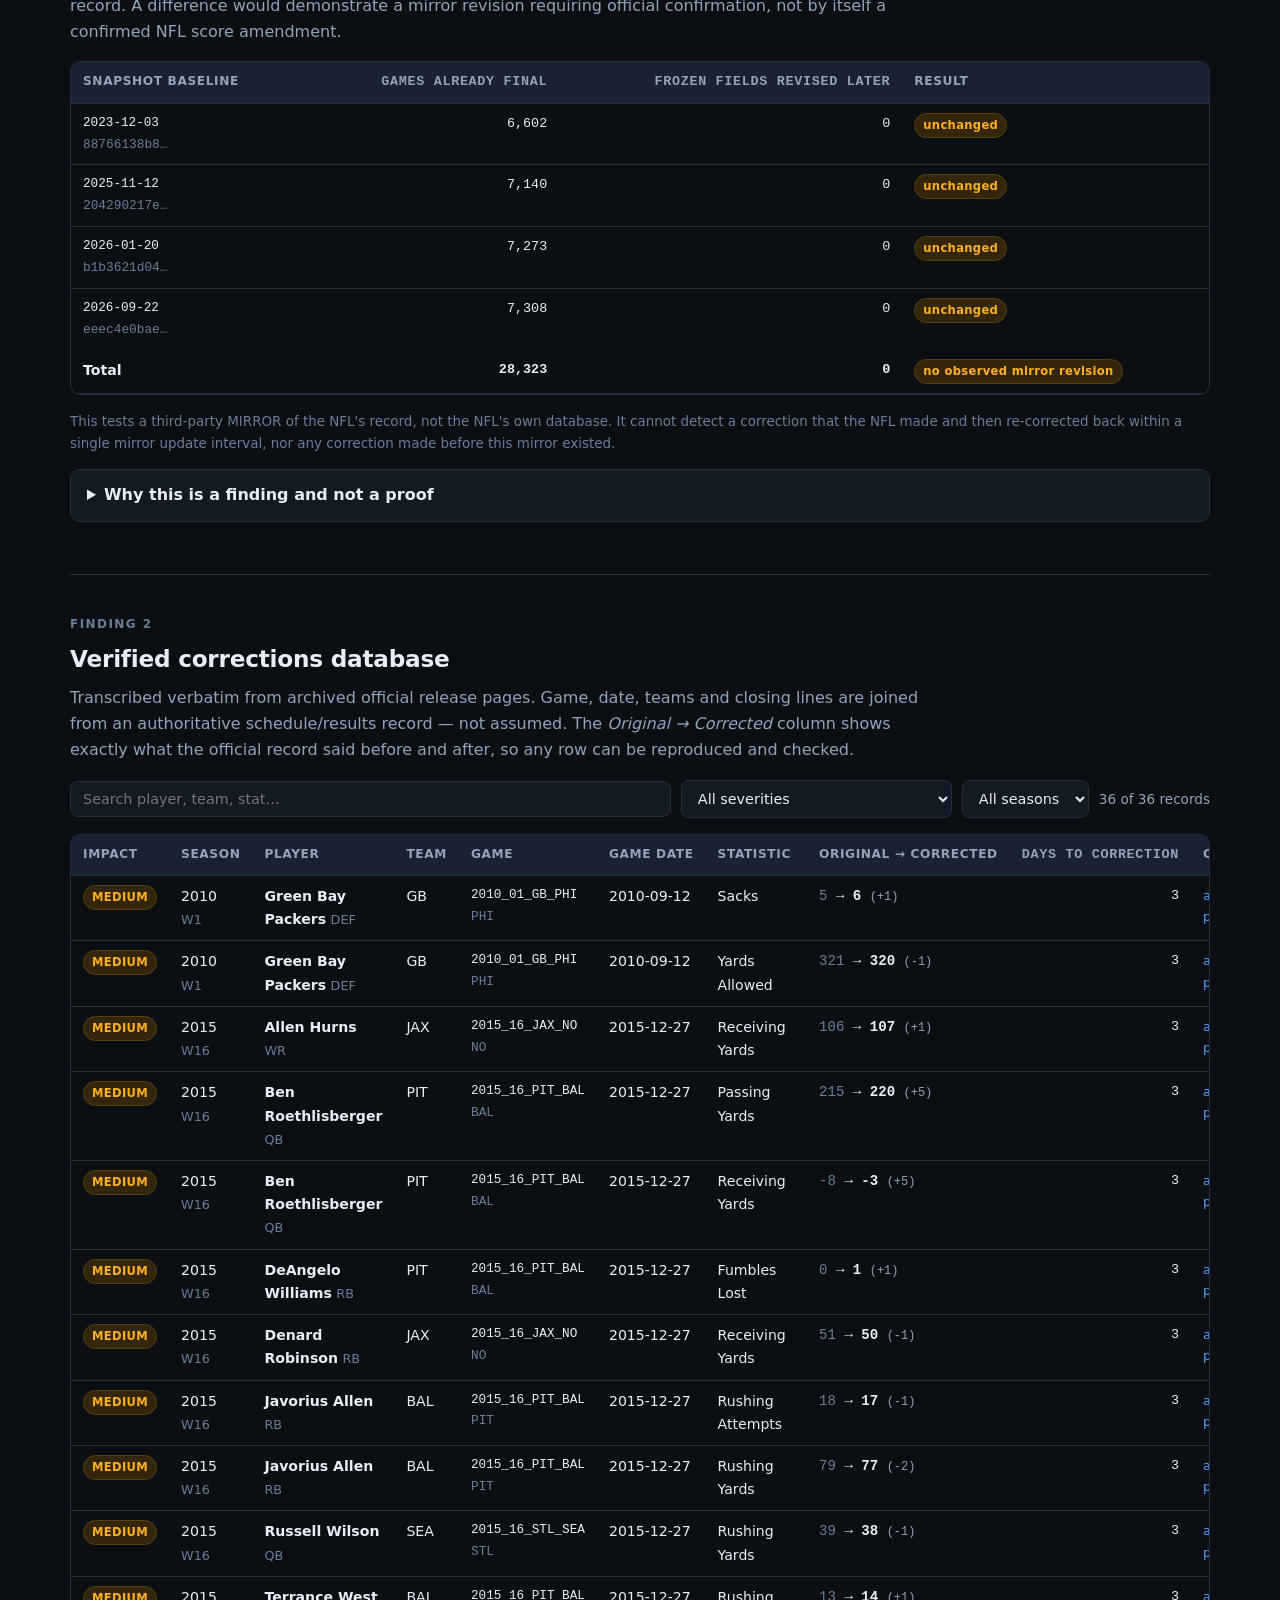
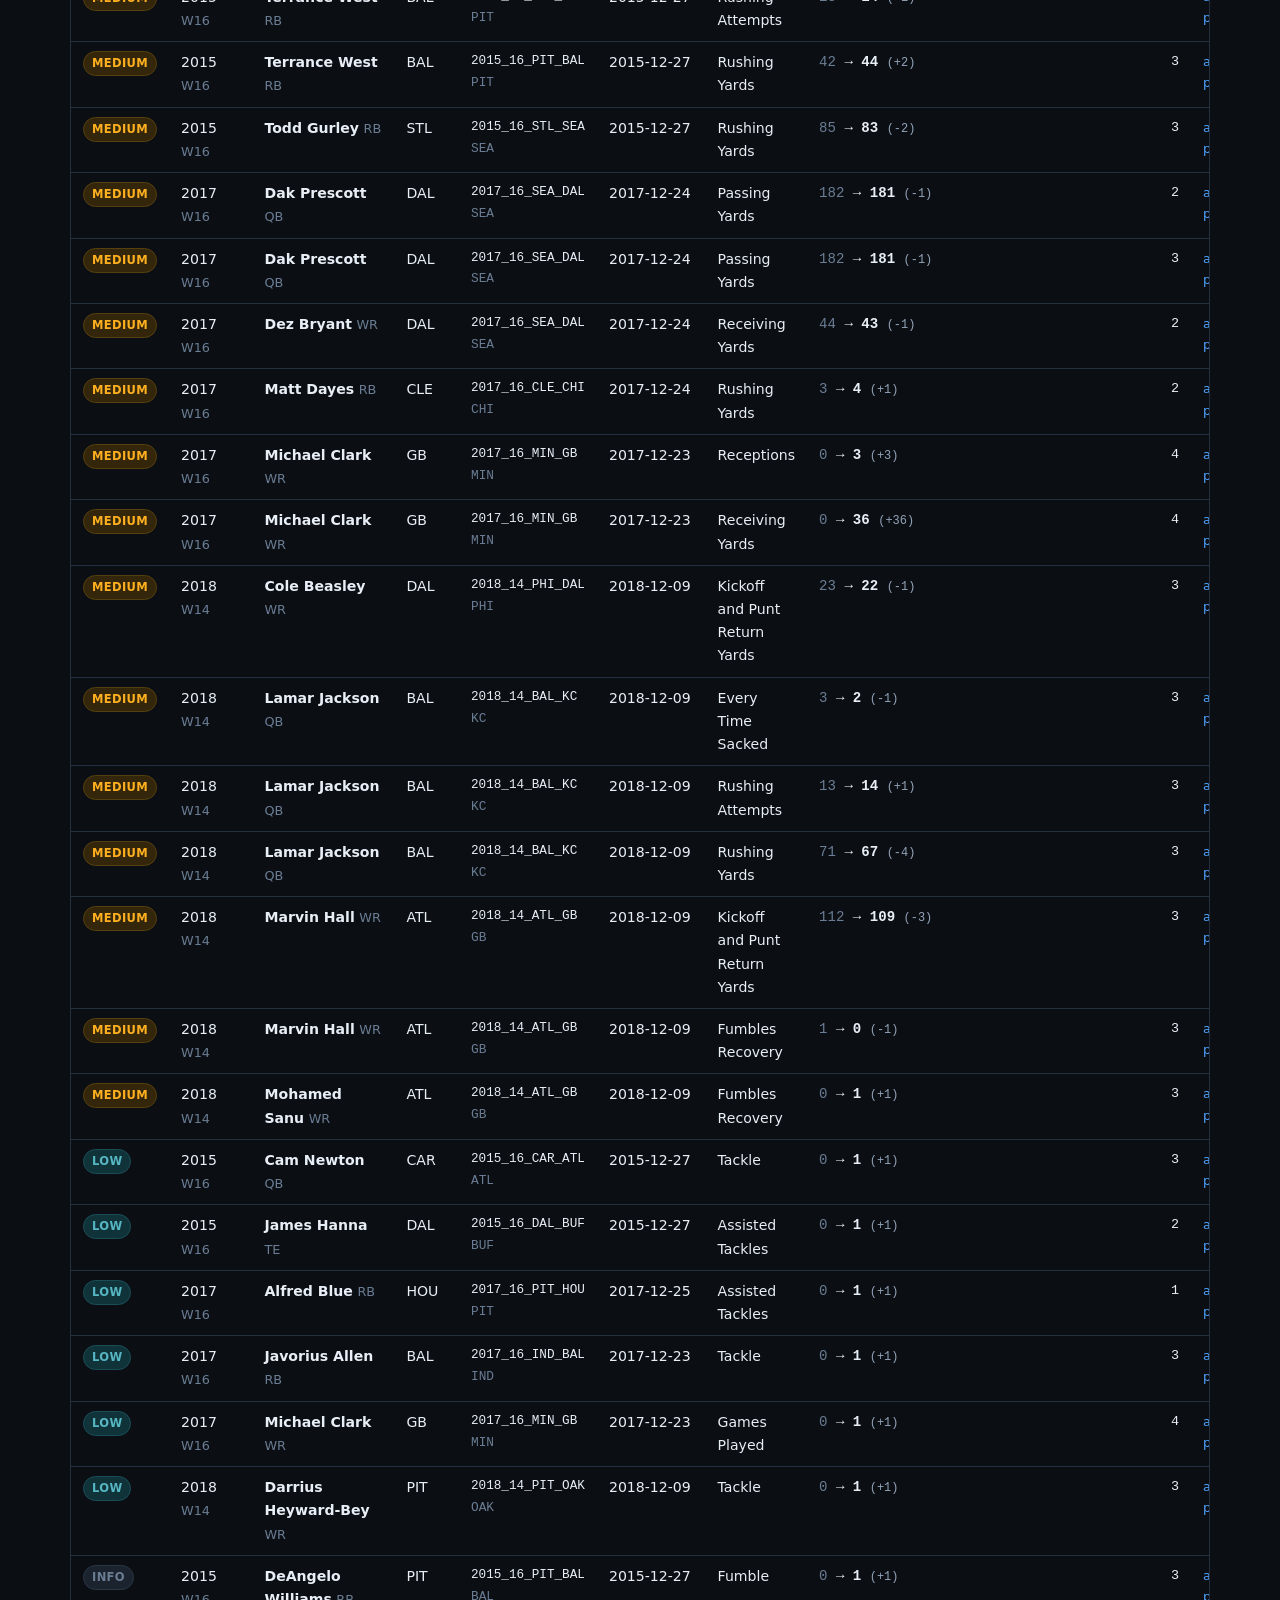
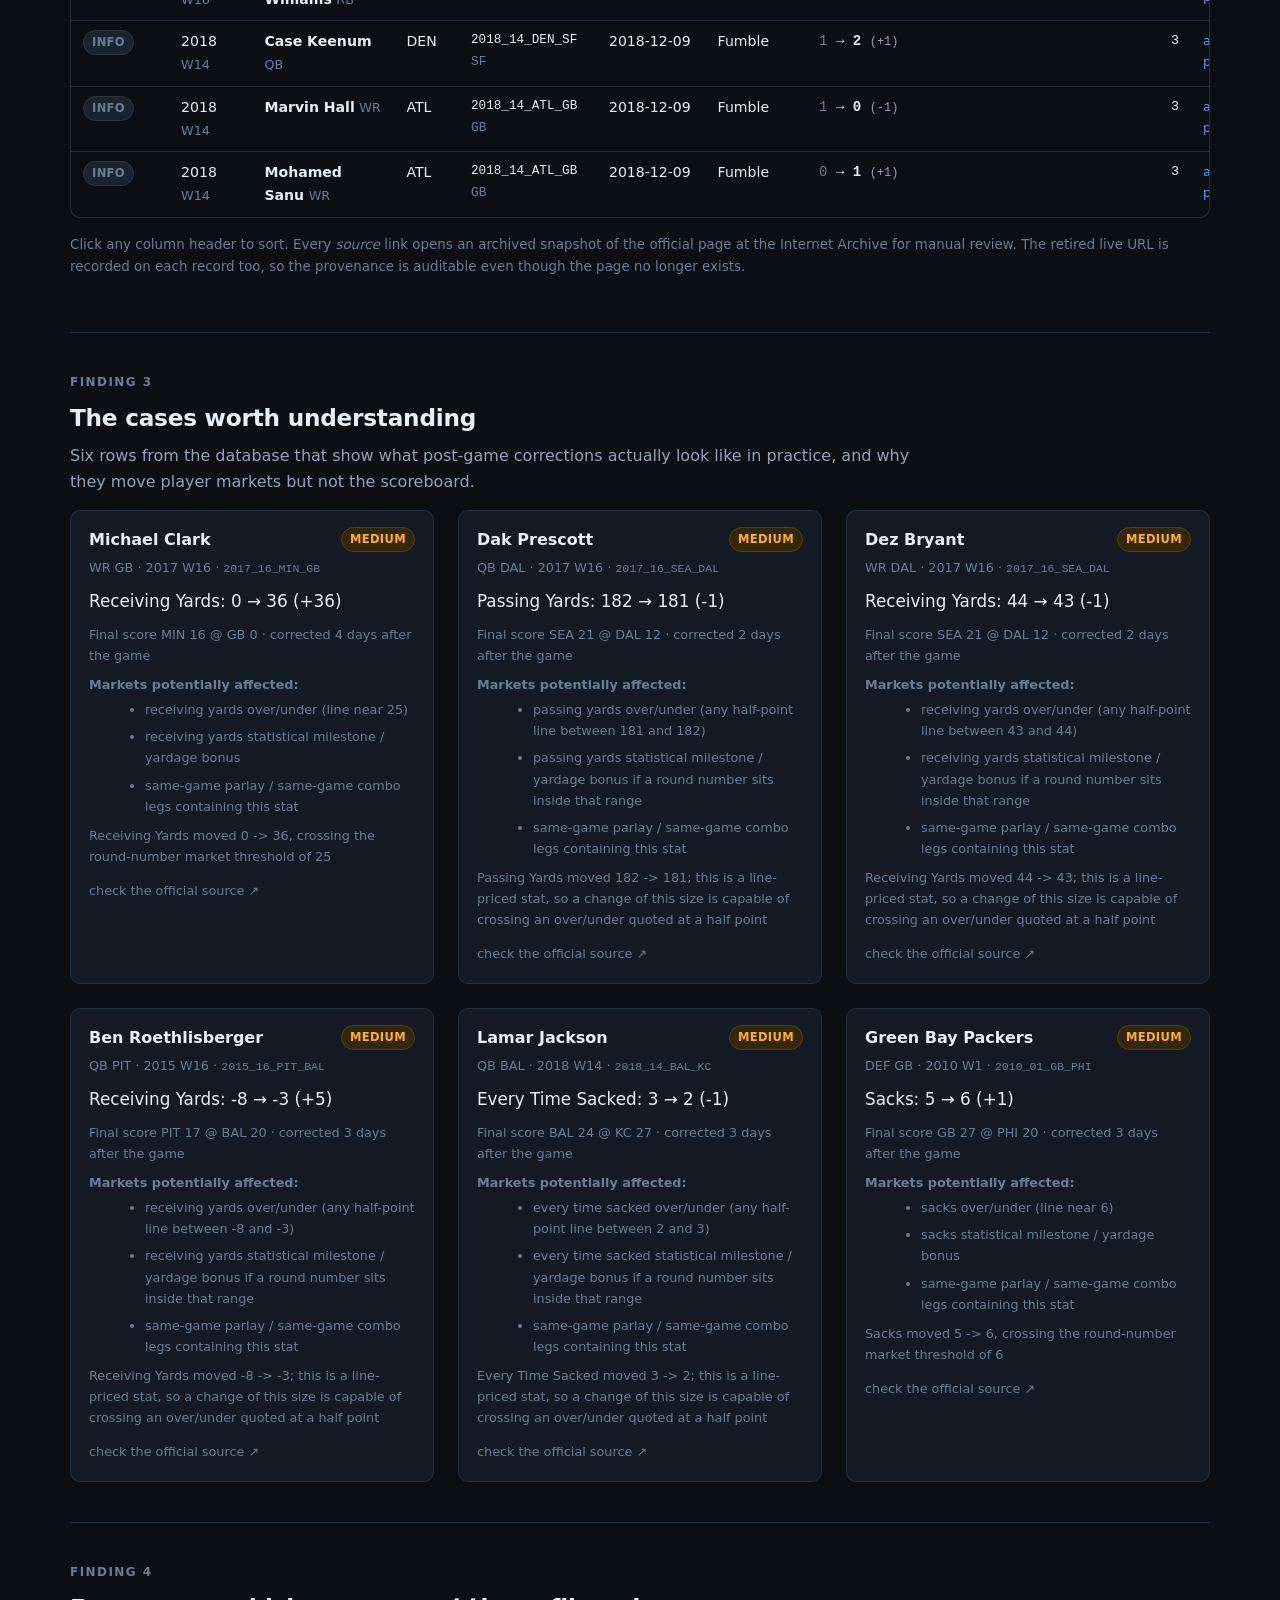
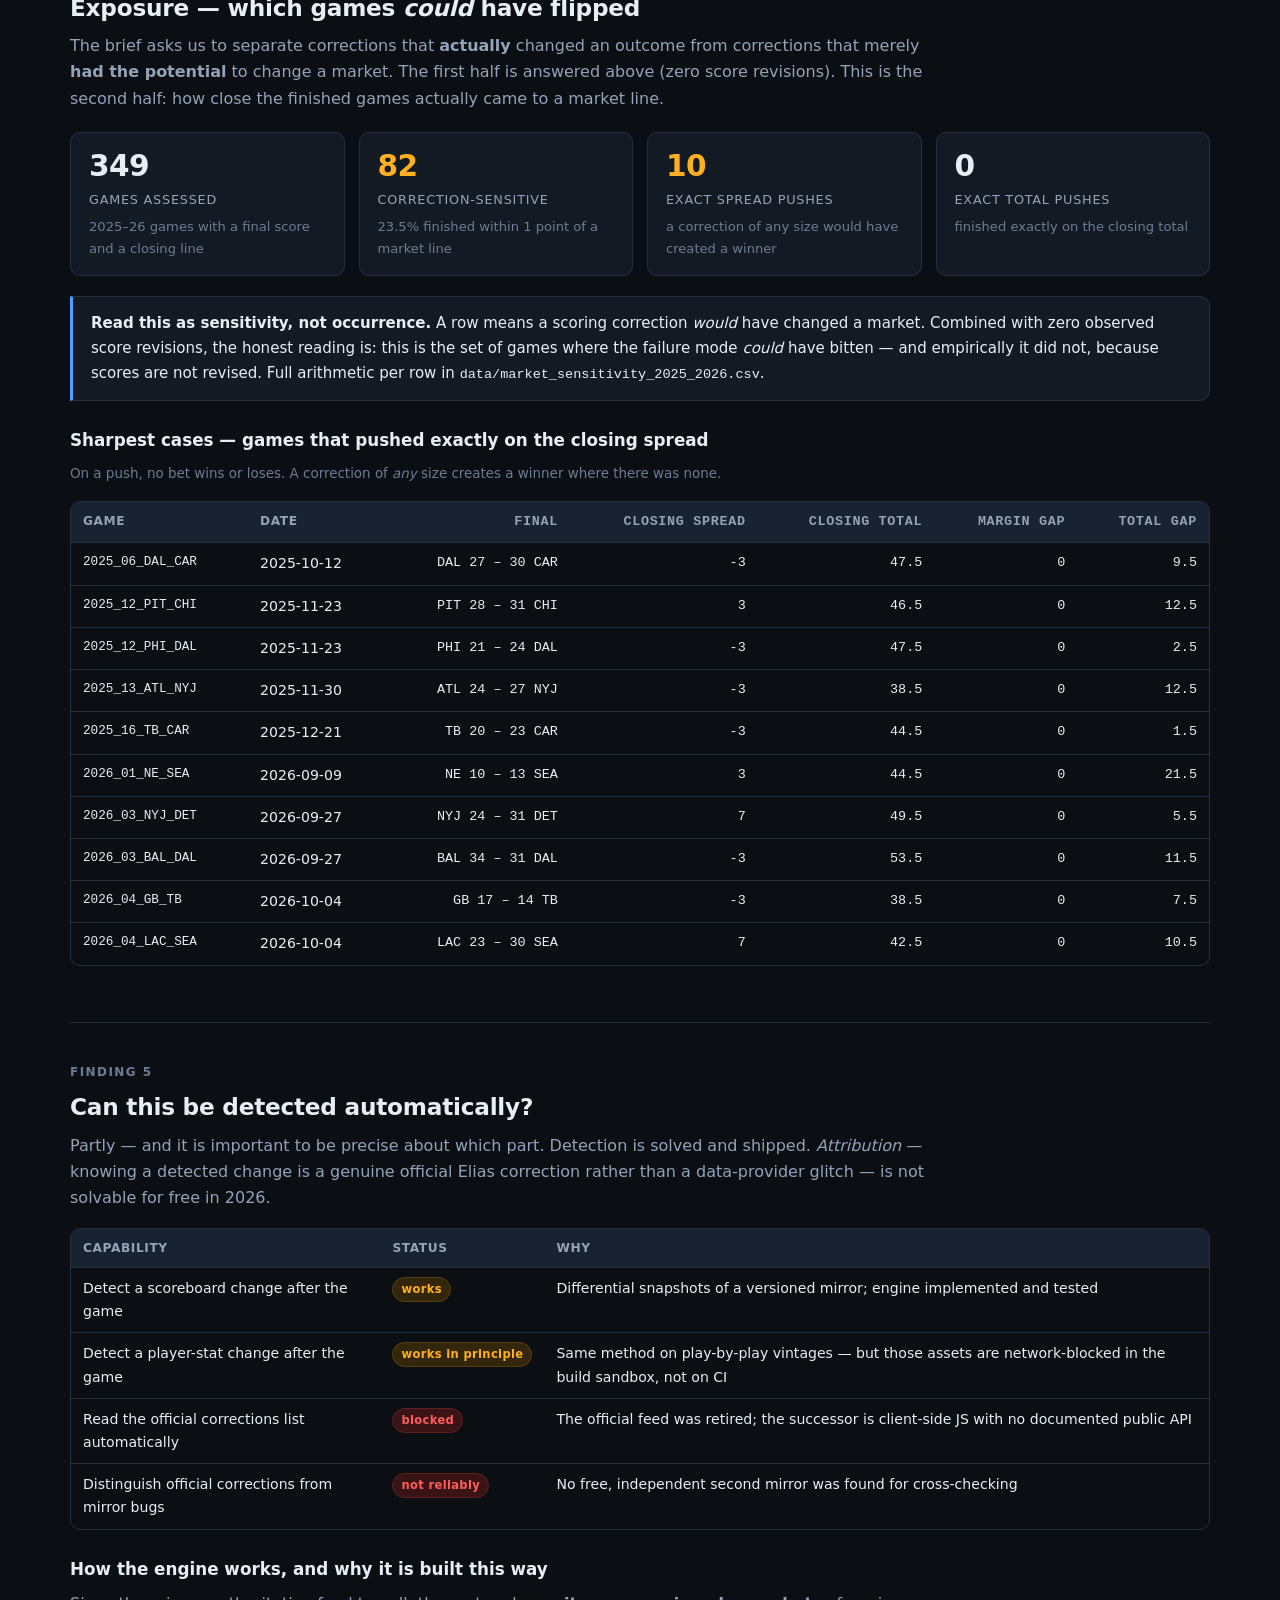
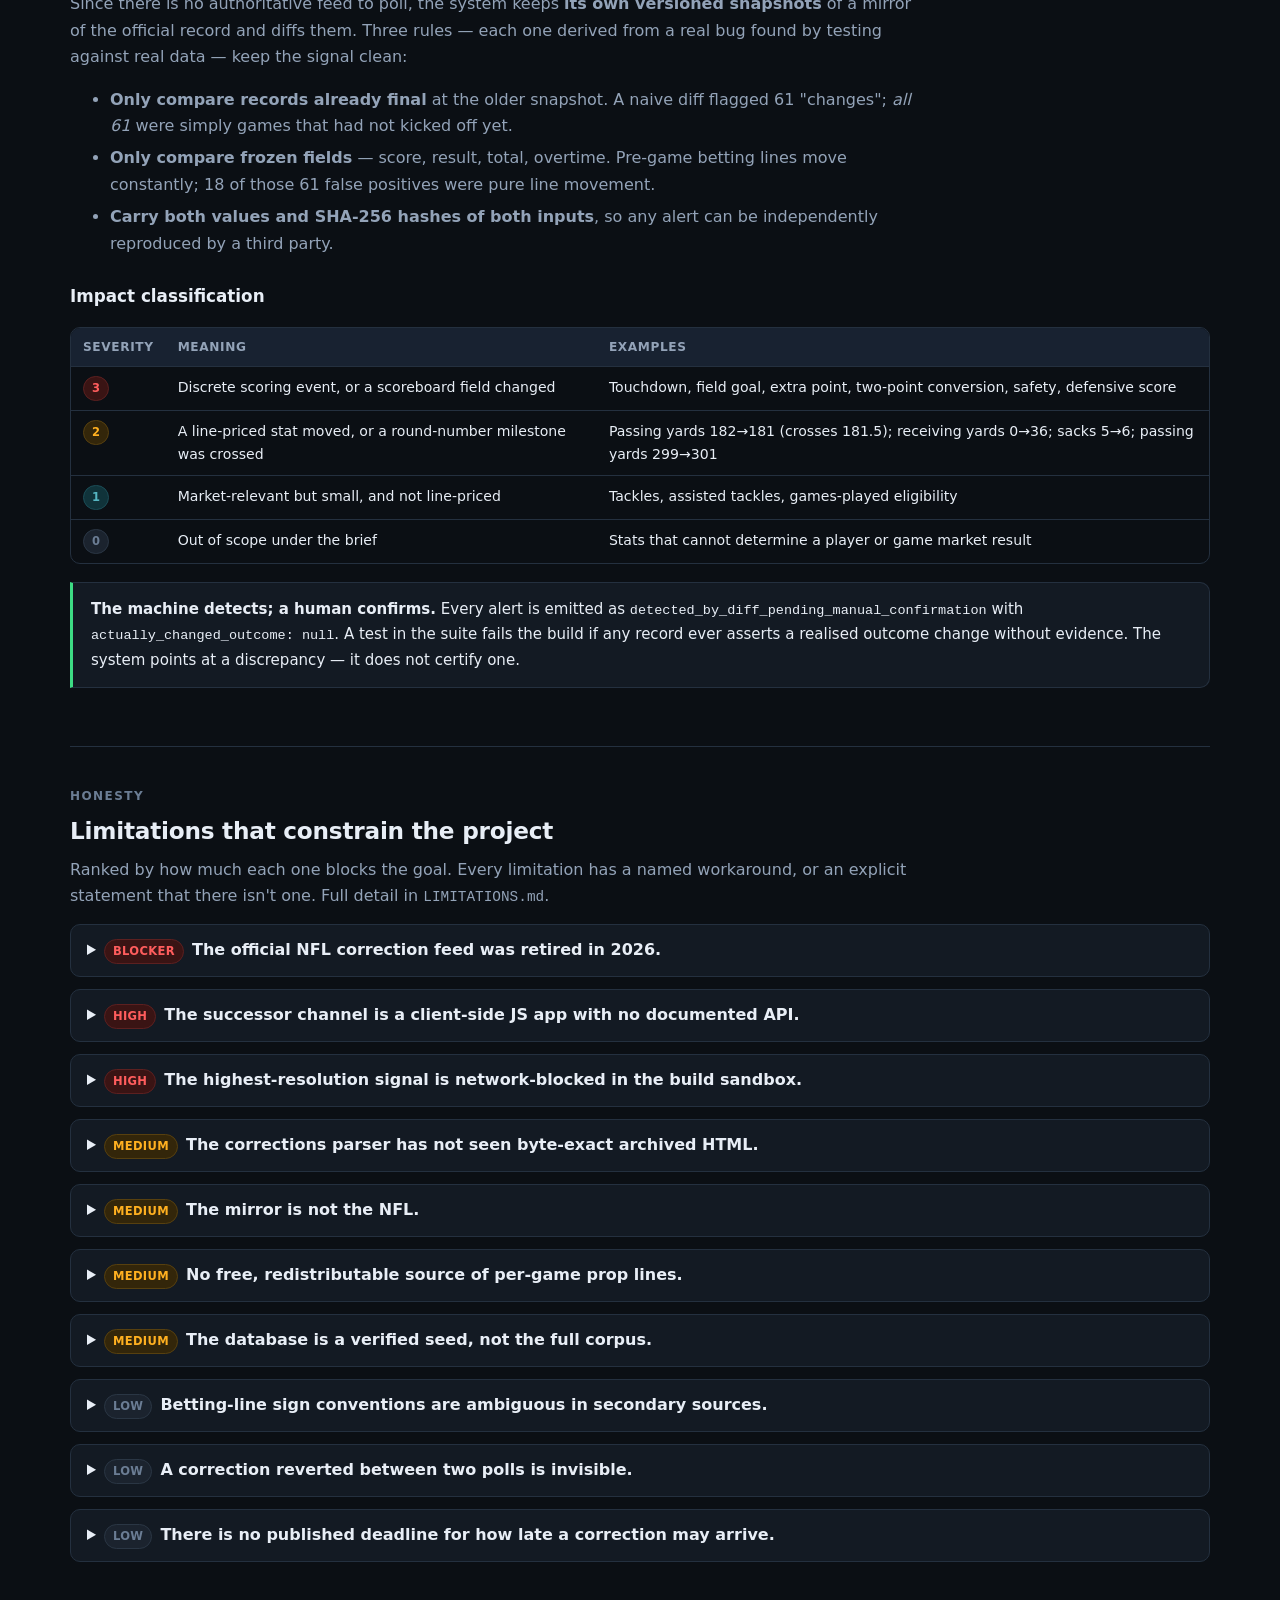
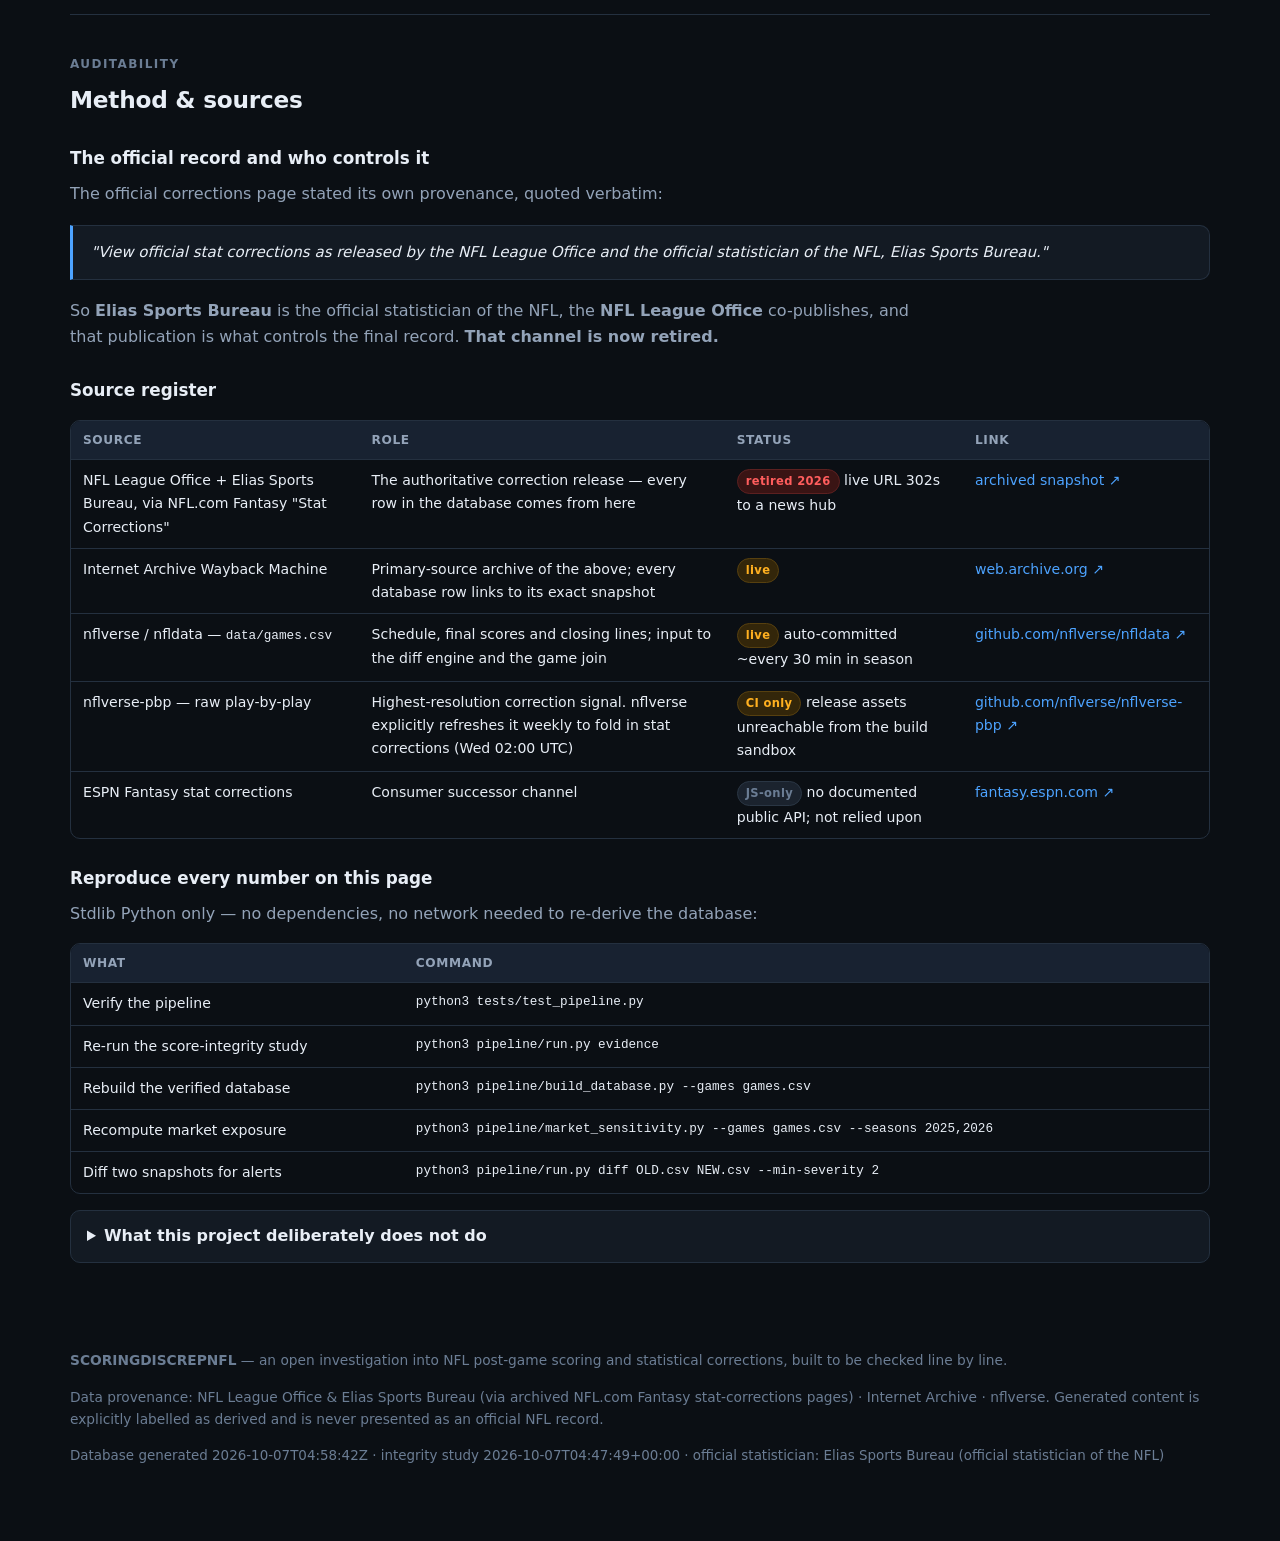
==== commit 1051b6e6: "Correct mirror-study overclaims and surface sourced long-delay example Co-authored-by: arena-agent <" ====
--- a/docs/index.html
+++ b/docs/index.html
@@ -55,7 +55,7 @@
   <div class="cards">
     <div class="card">
       <div class="num ok" id="stat-revisions">0</div>
-      <div class="lbl">Final scores ever revised</div>
+      <div class="lbl">Mirror revisions observed</div>
       <div class="sub">across <span id="stat-snapshots">—</span> already-finished games, checked at 4 historical points</div>
     </div>
     <div class="card">
@@ -70,17 +70,16 @@
     </div>
     <div class="card">
       <div class="num" id="stat-cadence">2–4</div>
-      <div class="lbl">Days from game to correction</div>
+      <div class="lbl">Days in this selected sample</div>
       <div class="sub">every transcribed row fell in this window</div>
     </div>
   </div>
 
   <div class="callout ok">
-    <p><strong>A game's final score is effectively immutable once posted.</strong>
-    Across <span id="stat-snapshots-2">—</span> already-completed games compared between four historical
-    snapshots and today, <strong>not one</strong> score, result, total or overtime flag was ever
-    revised. Game totals, spreads and team totals are therefore not materially exposed to
-    post-game corrections.</p>
+    <p><strong>No revisions were observed in the selected mirror comparisons.</strong>
+    The study covers <span id="stat-snapshots-2">—</span> game-snapshot comparisons across four baselines,
+    not that many unique games. The same games recur across baselines. Zero observed revisions
+    does not prove league records are immutable or eliminate scoring-market risk.</p>
   </div>
 
   <div class="callout warn">
@@ -103,13 +102,22 @@
 </section>
 
 <!-- ================= SCOREBOARD ================= -->
+<section id="supplemental">
+  <h2>Additional sourced cases &amp; timing limits</h2>
+  <p>The selected 36-row sample is not an exhaustive history or a universal correction window.
+  <a href="https://www.nfl.com/news/j-j-watt-loses-nfl-s-sack-lead-on-statistical-correction-0ap1000000079268">NFL.com reported on October 10, 2012</a> that a sack from J.J. Watt's September 9 game was removed—a 31-calendar-day game-to-report gap, not an exact correction timestamp.</p>
+  <p><a href="research-seed/index.html">Explore seven supplemental narrative cases</a>: Dawson's apparent-final reversal,
+  Polamalu's unchanged final score, Manning's non-change and post-game player-stat corrections.
+  These cases are separate from the table below and are not automatically deduplicated into it.</p>
+</section>
+
 <section id="scoreboard">
   <h2><span class="kicker">Finding 1</span>Can a final score change after the game?</h2>
   <p class="lede">
     We took four historical versions of a git-versioned mirror of the NFL's official results,
     kept <strong>only games that had already finished</strong> at that point in time, and compared
-    every frozen score field against today's record. A single difference would be direct evidence
-    that a completed game's official score was revised afterwards.
+    every frozen score field against today's record. A difference would demonstrate a mirror revision requiring official confirmation,
+    not by itself a confirmed NFL score amendment.
   </p>
   <div class="table-wrap">
     <table id="tbl-integrity">
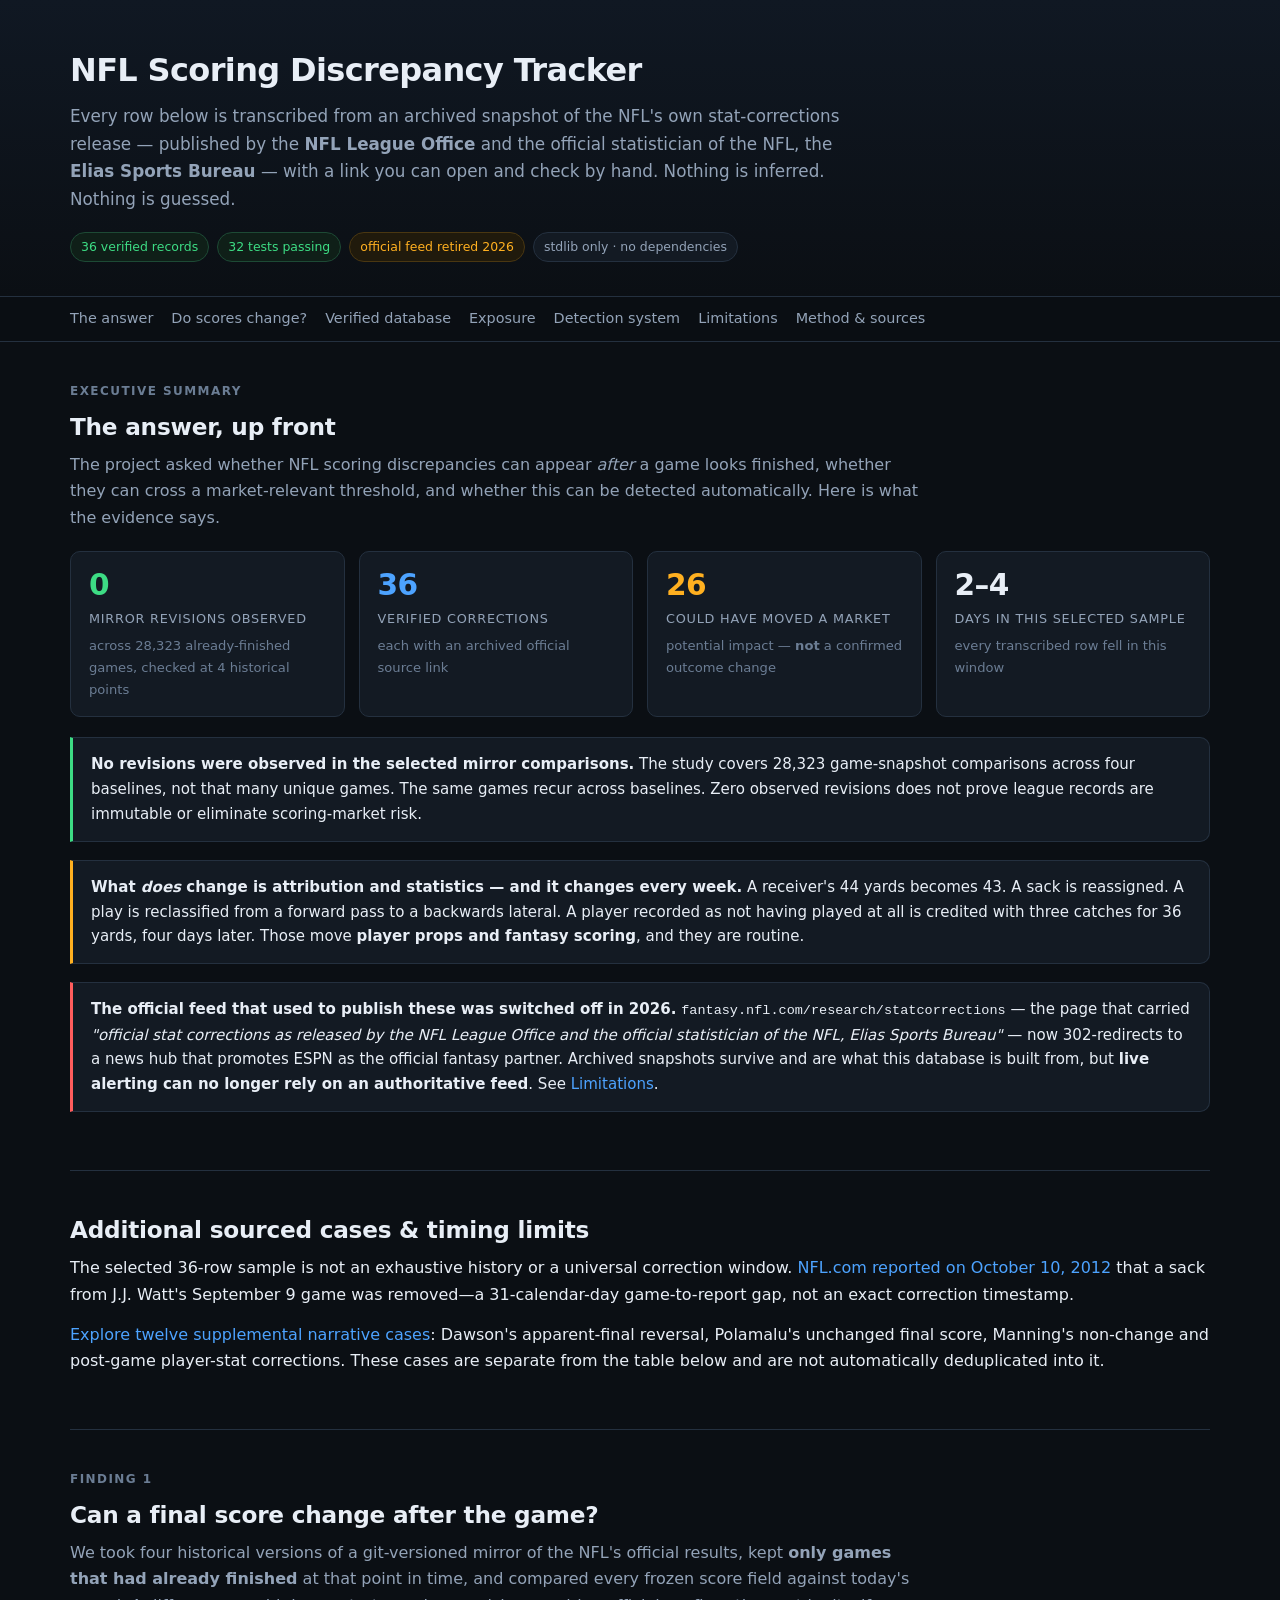
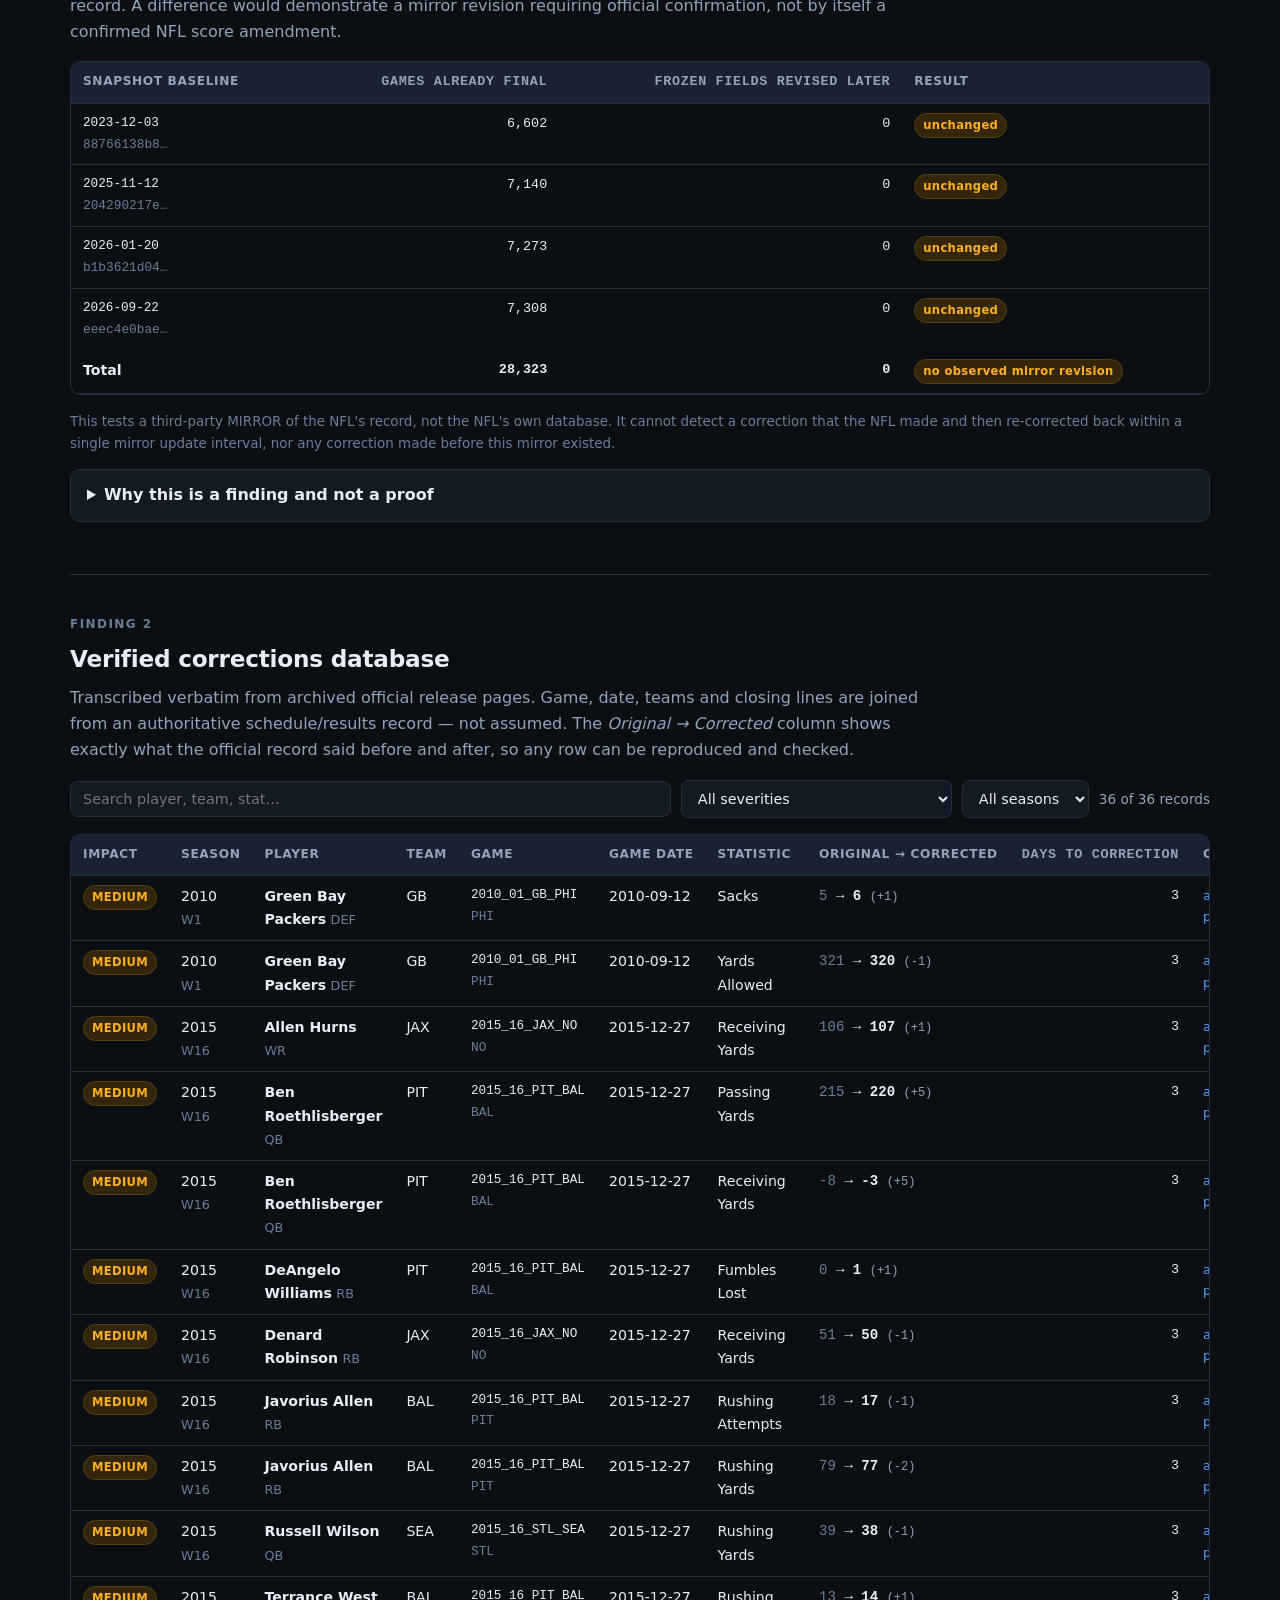
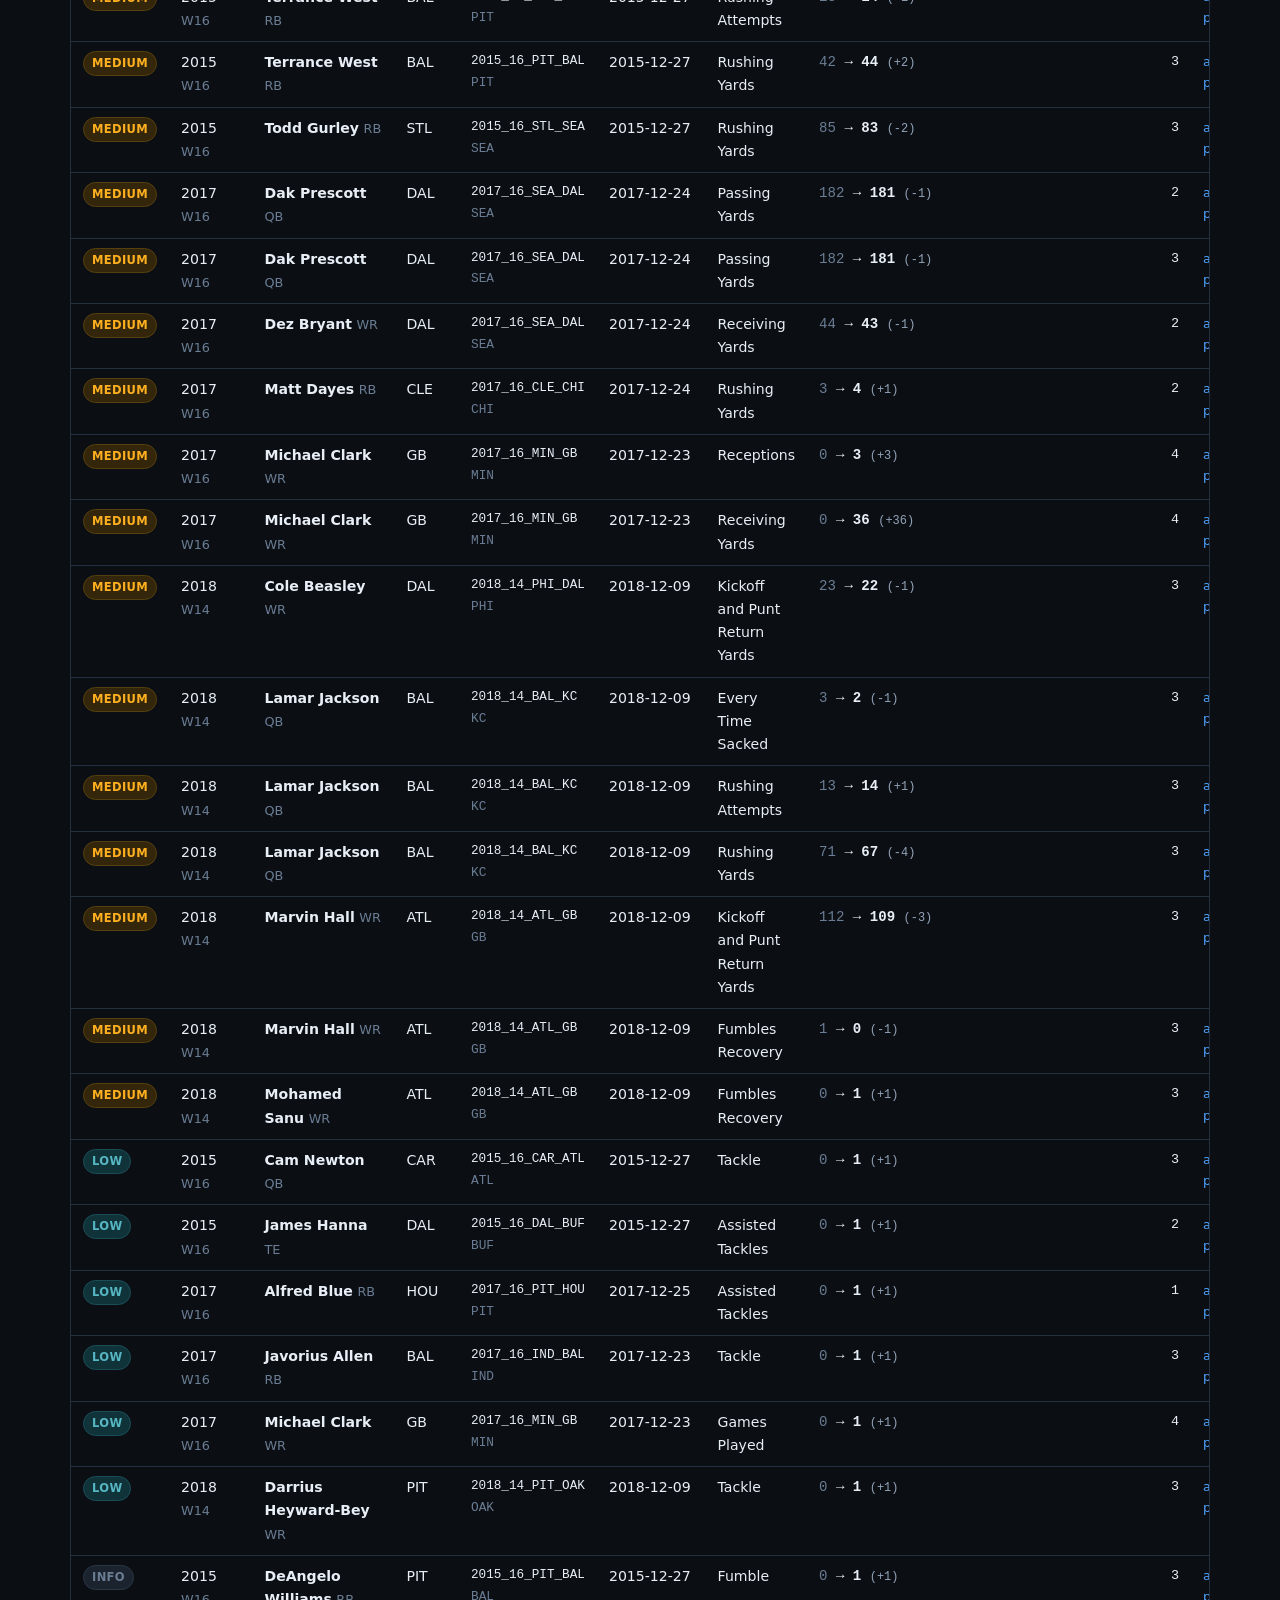
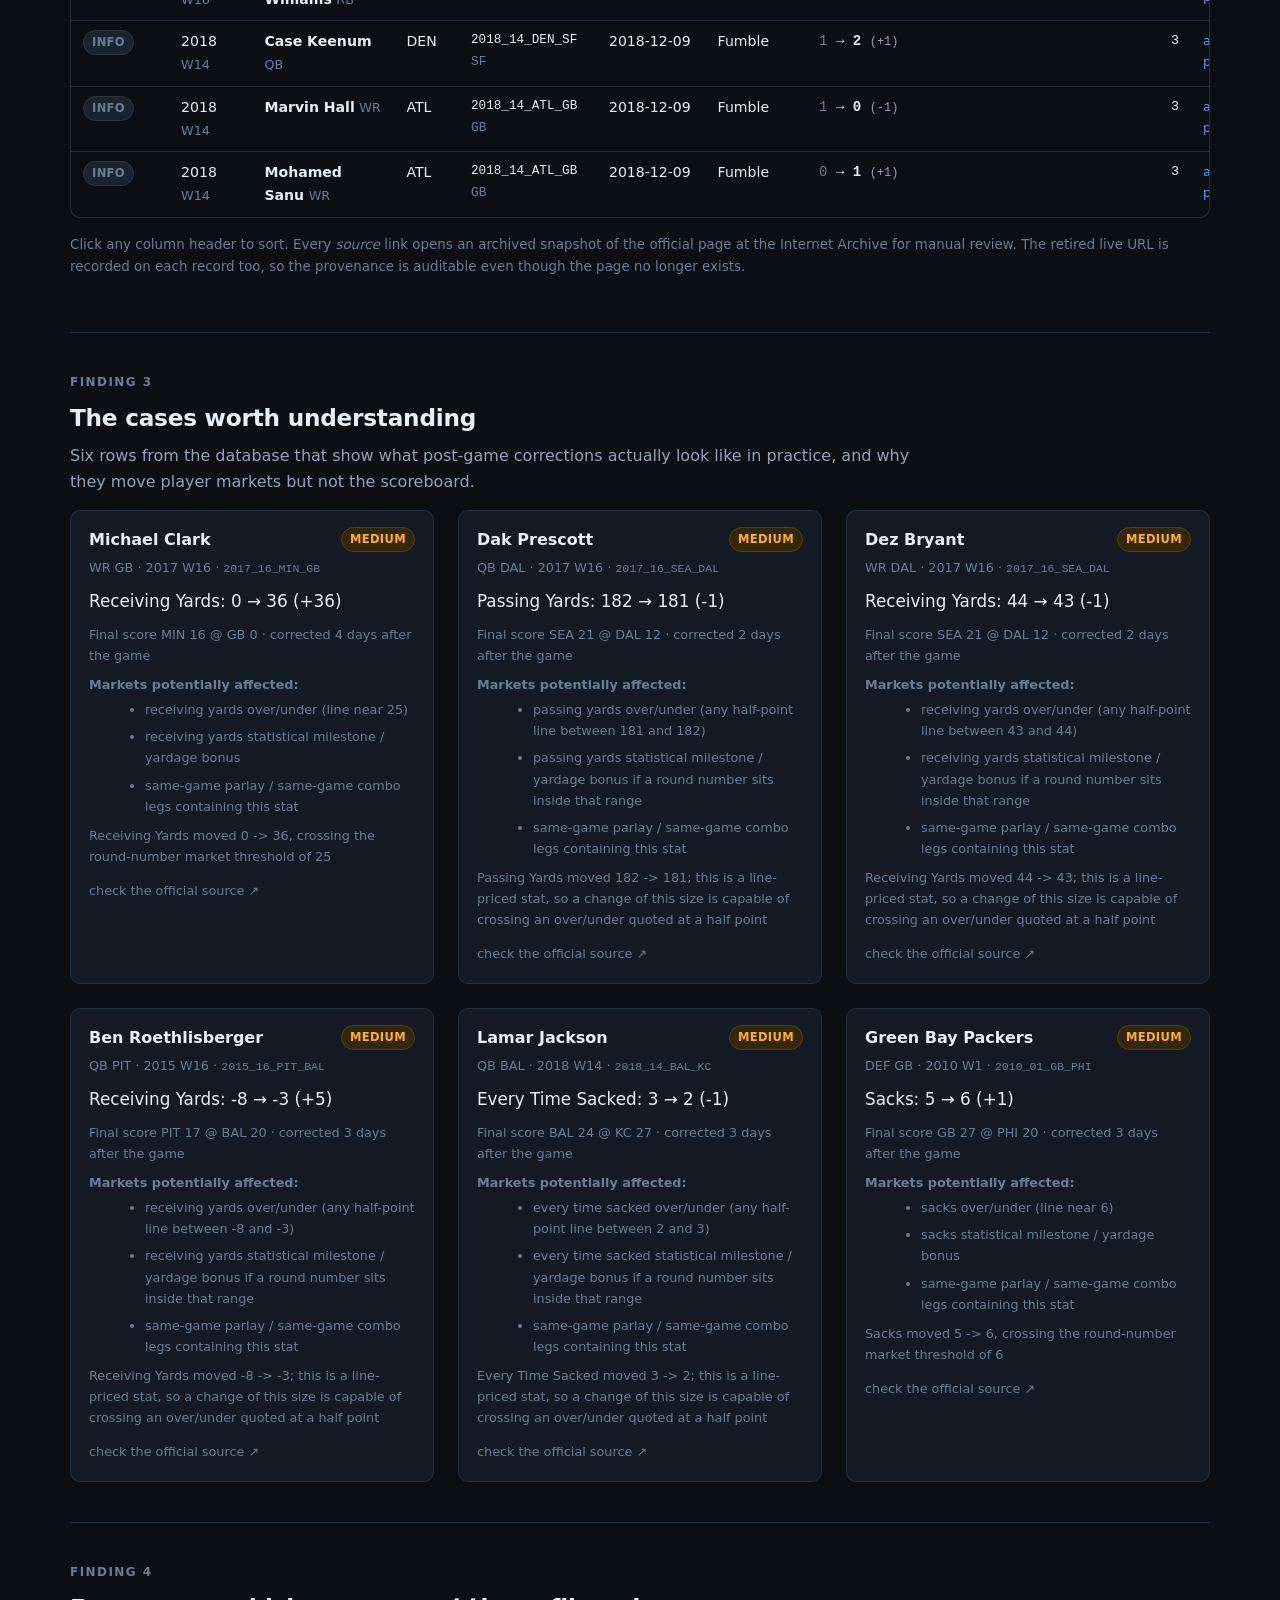
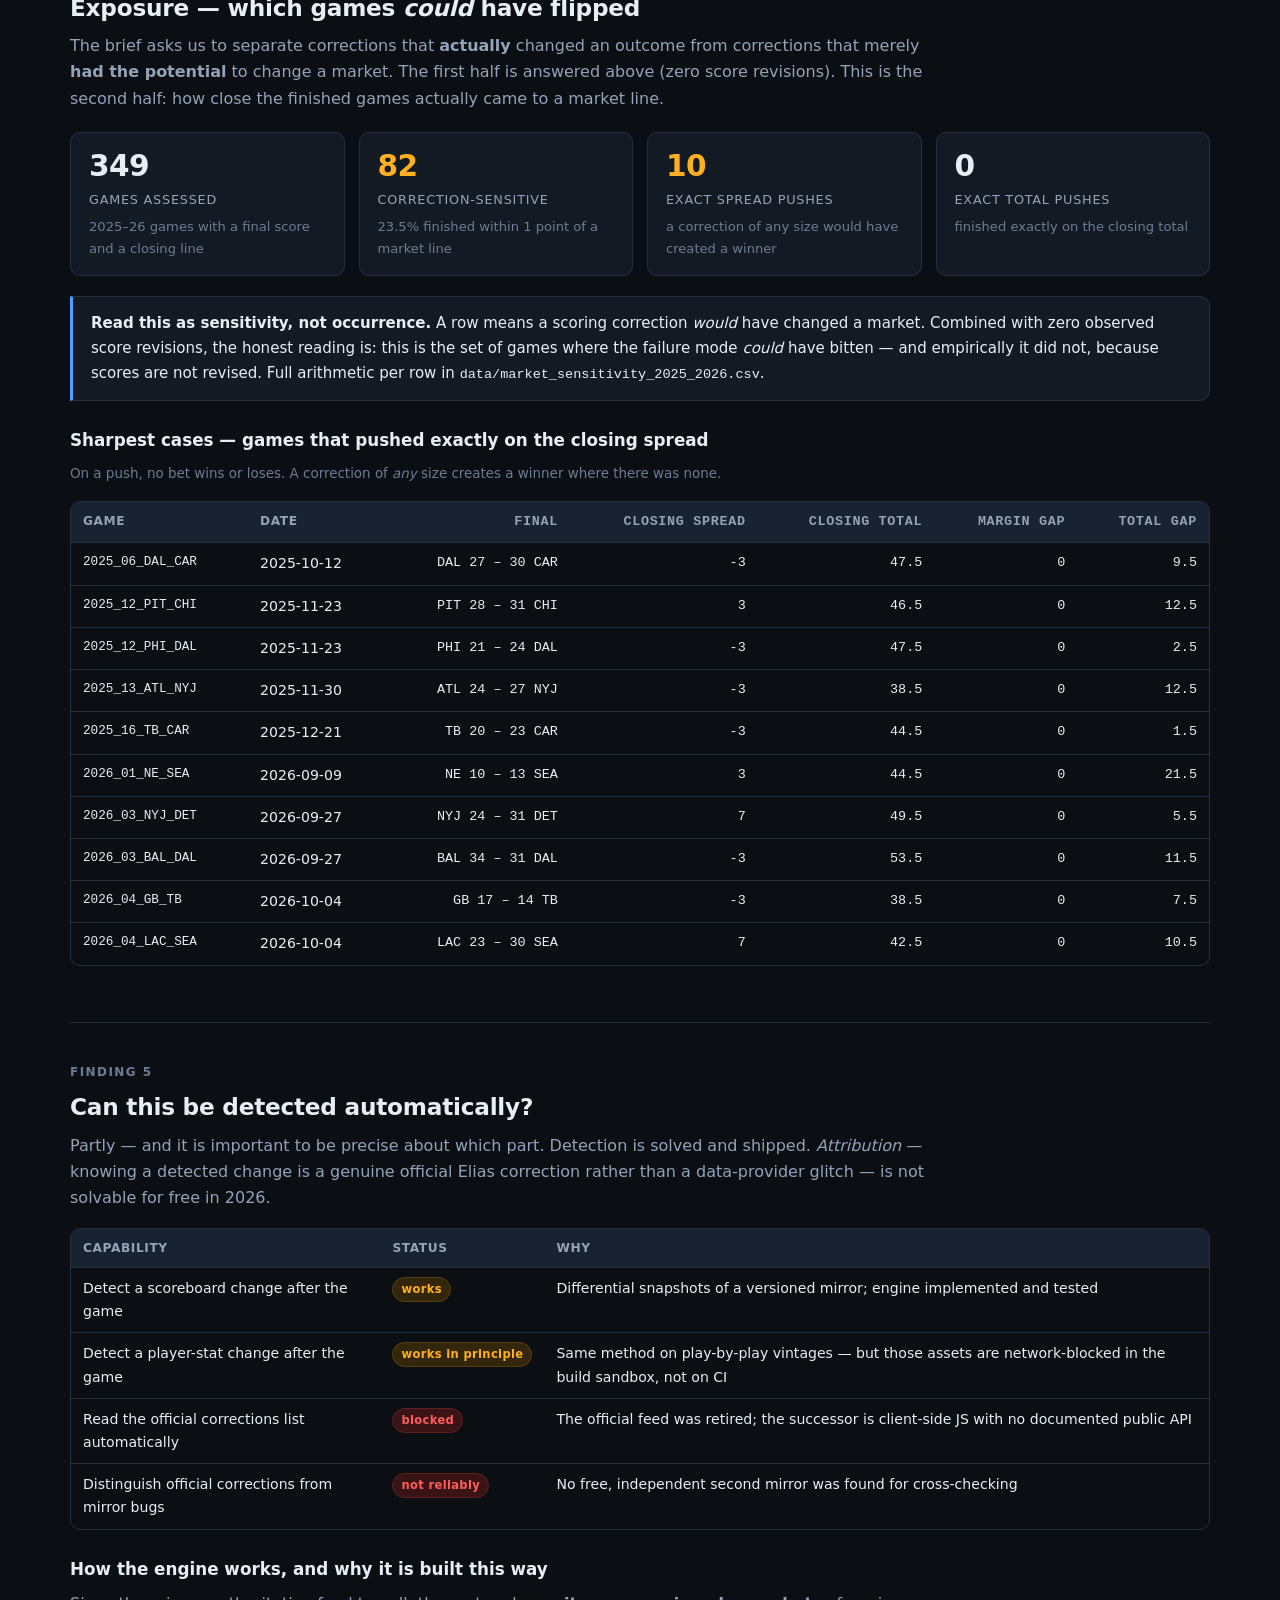
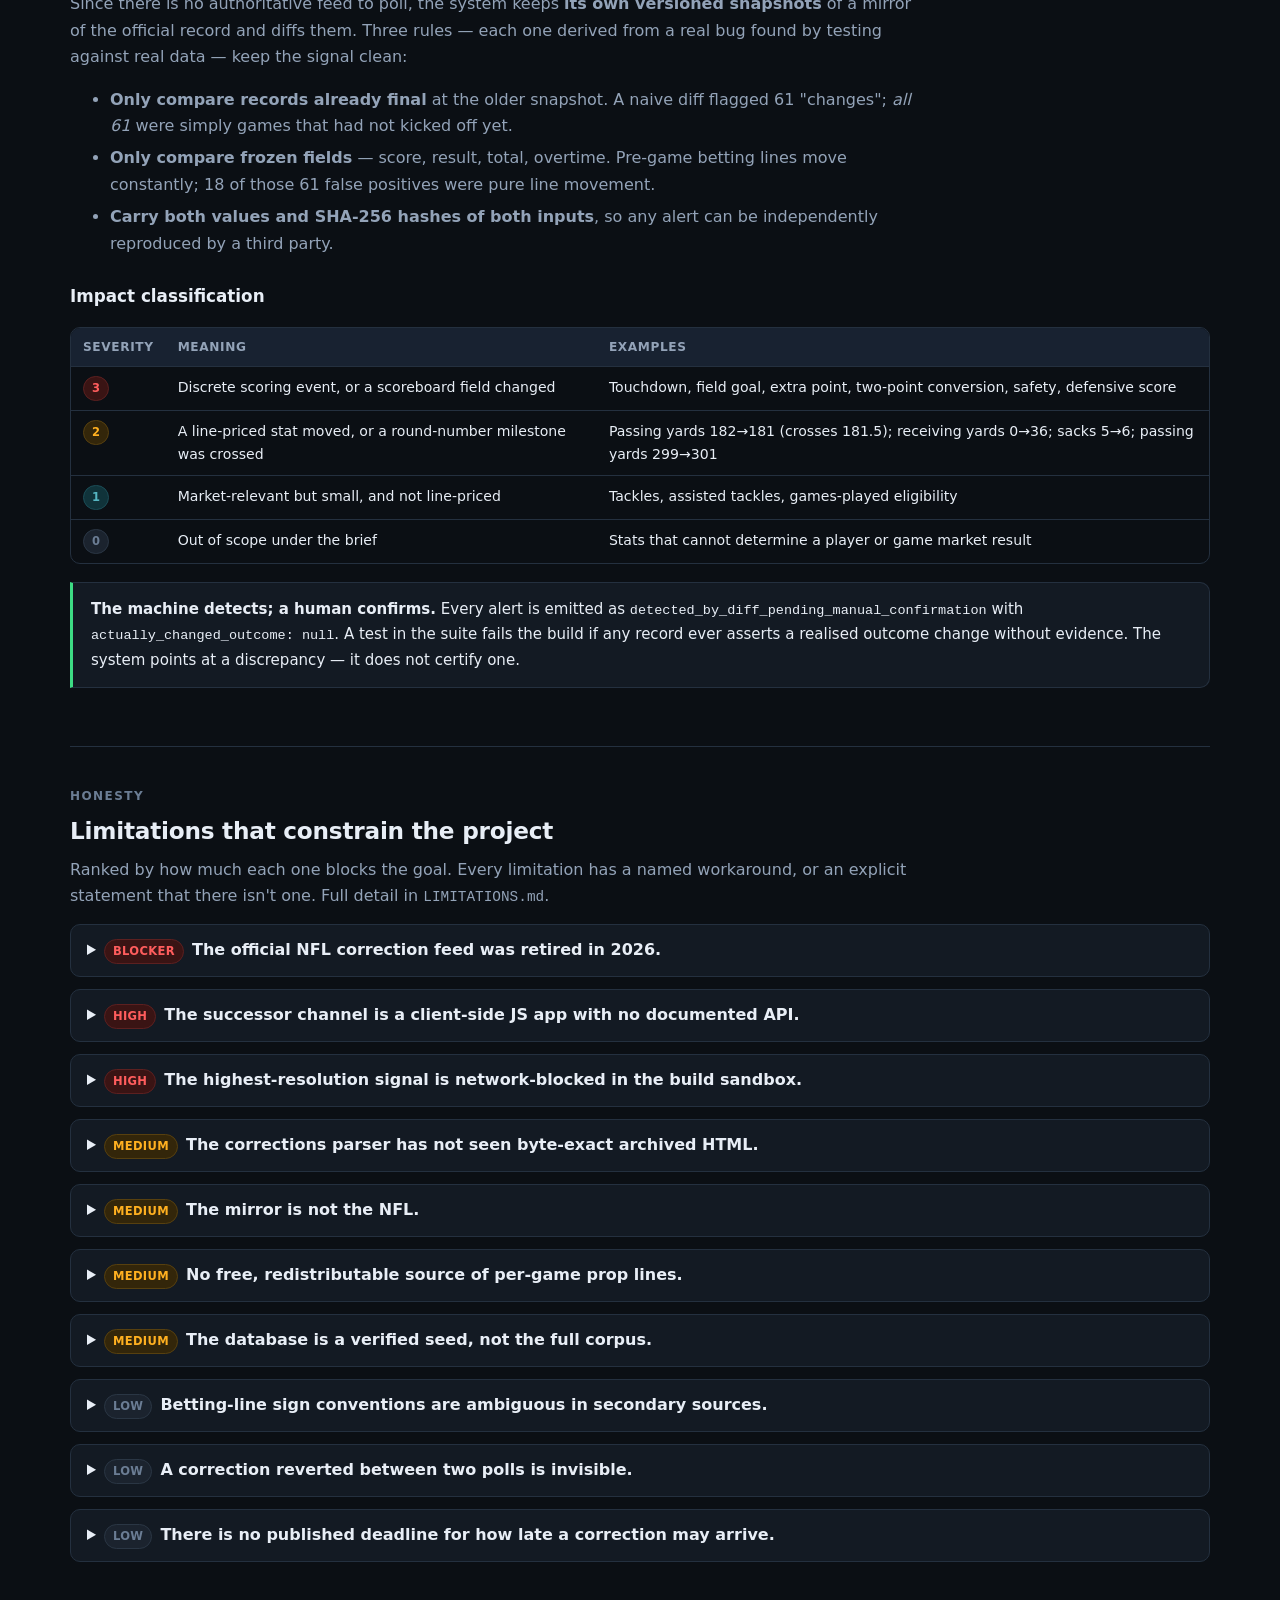
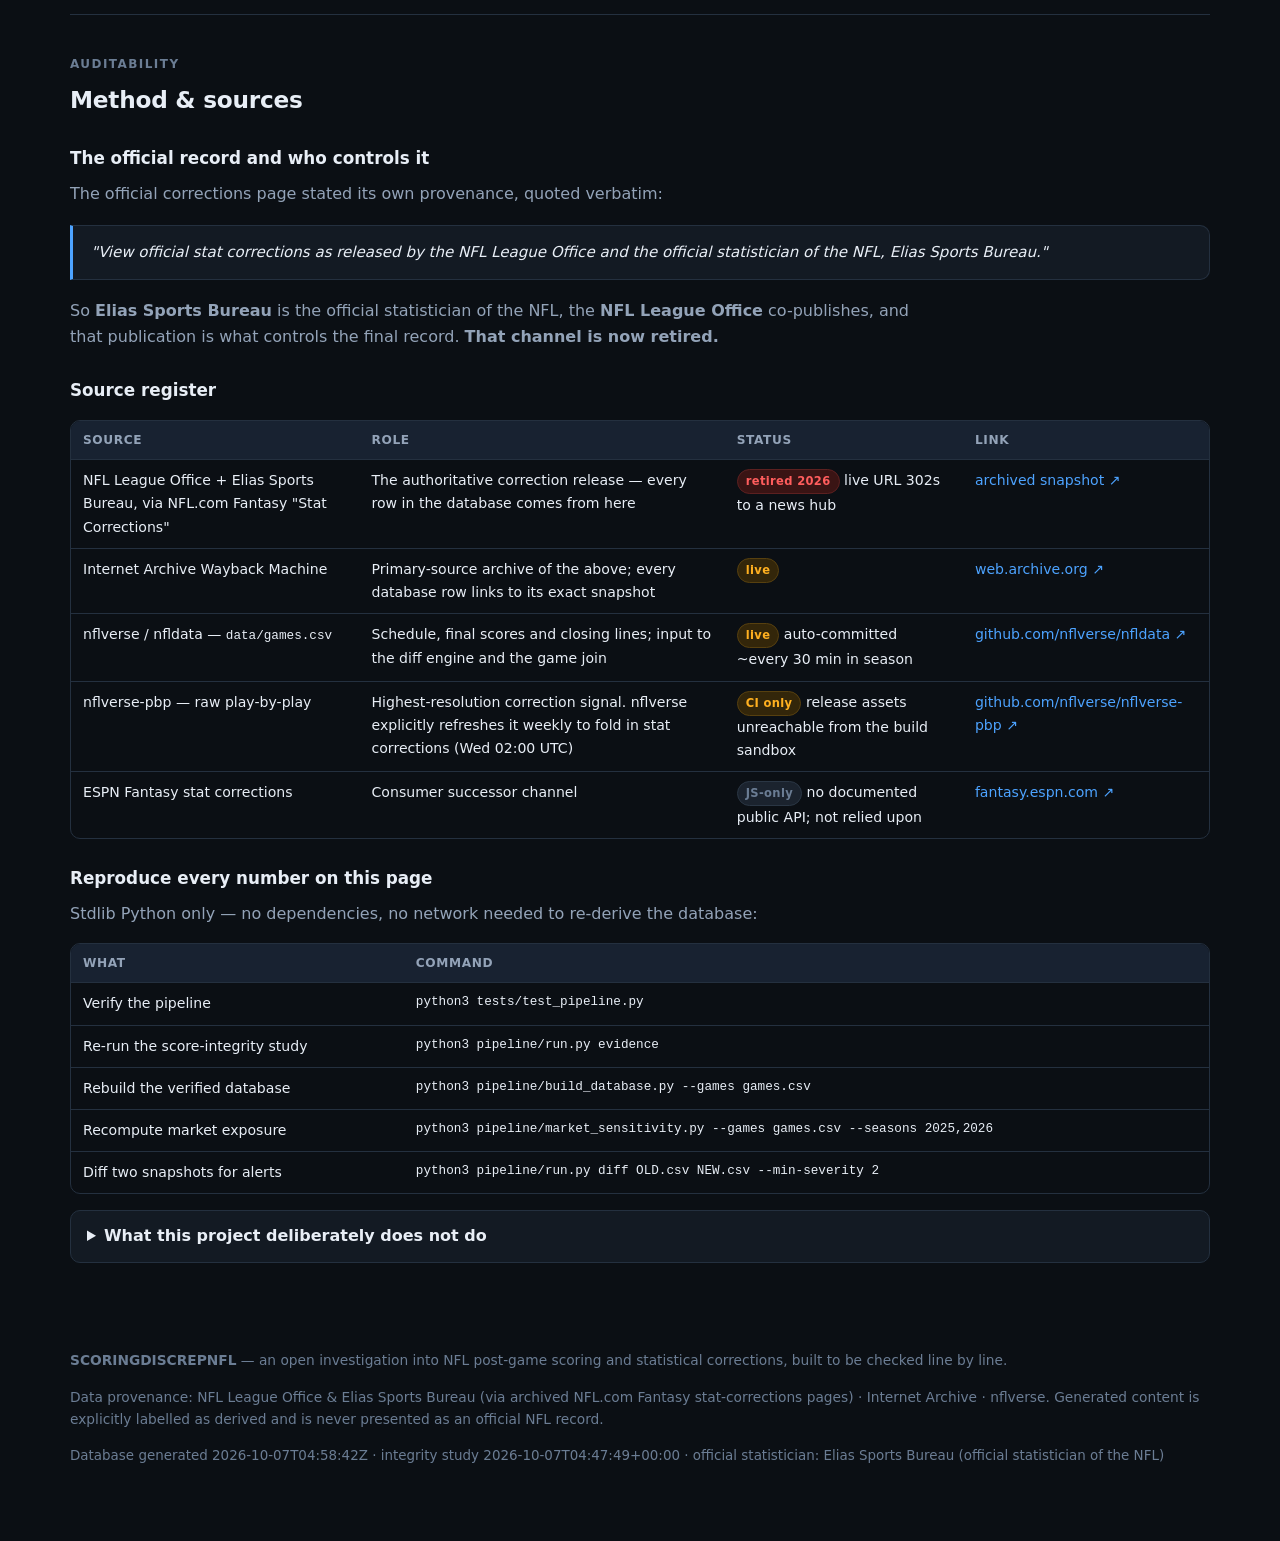
==== commit dc62ed47: "Add five evidence-graded correction case studies Co-authored-by: arena-agent <297053741+arena-agent@" ====
--- a/docs/index.html
+++ b/docs/index.html
@@ -106,7 +106,7 @@
   <h2>Additional sourced cases &amp; timing limits</h2>
   <p>The selected 36-row sample is not an exhaustive history or a universal correction window.
   <a href="https://www.nfl.com/news/j-j-watt-loses-nfl-s-sack-lead-on-statistical-correction-0ap1000000079268">NFL.com reported on October 10, 2012</a> that a sack from J.J. Watt's September 9 game was removed—a 31-calendar-day game-to-report gap, not an exact correction timestamp.</p>
-  <p><a href="research-seed/index.html">Explore seven supplemental narrative cases</a>: Dawson's apparent-final reversal,
+  <p><a href="research-seed/index.html">Explore twelve supplemental narrative cases</a>: Dawson's apparent-final reversal,
   Polamalu's unchanged final score, Manning's non-change and post-game player-stat corrections.
   These cases are separate from the table below and are not automatically deduplicated into it.</p>
 </section>
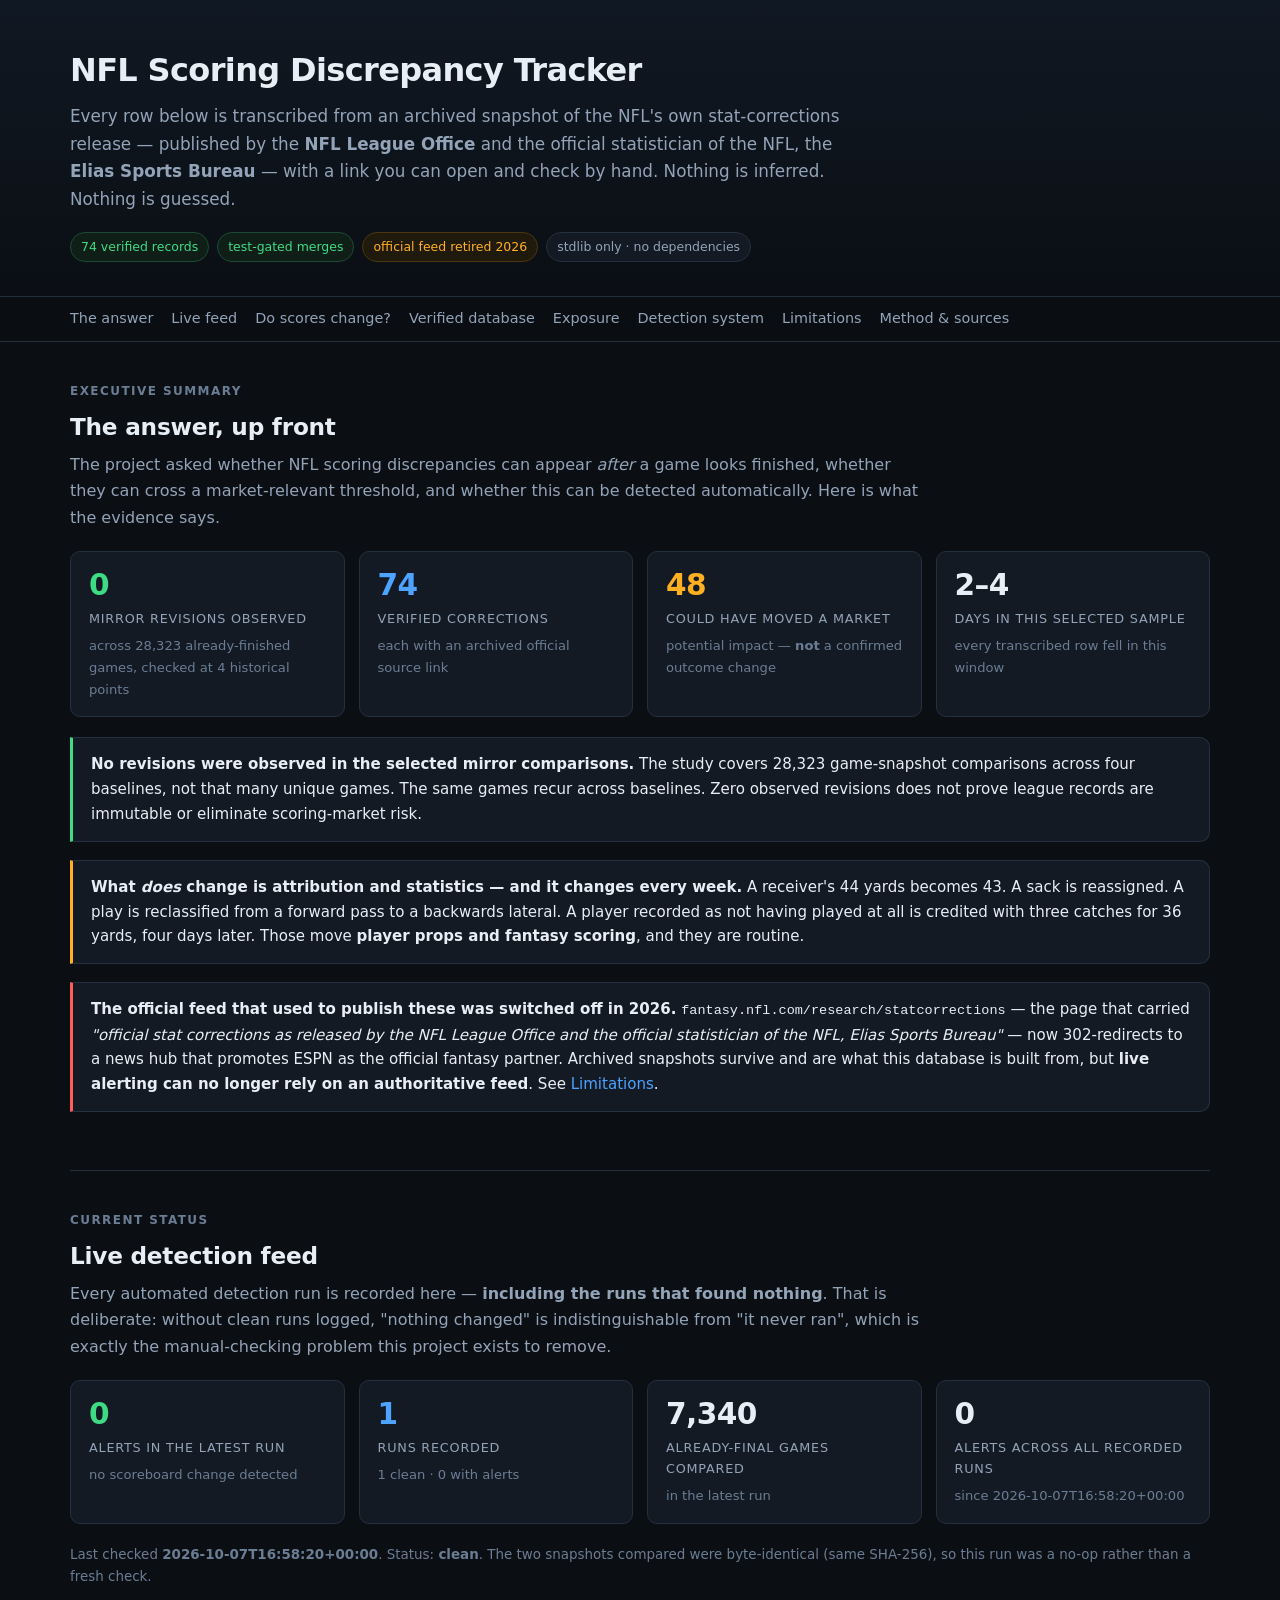
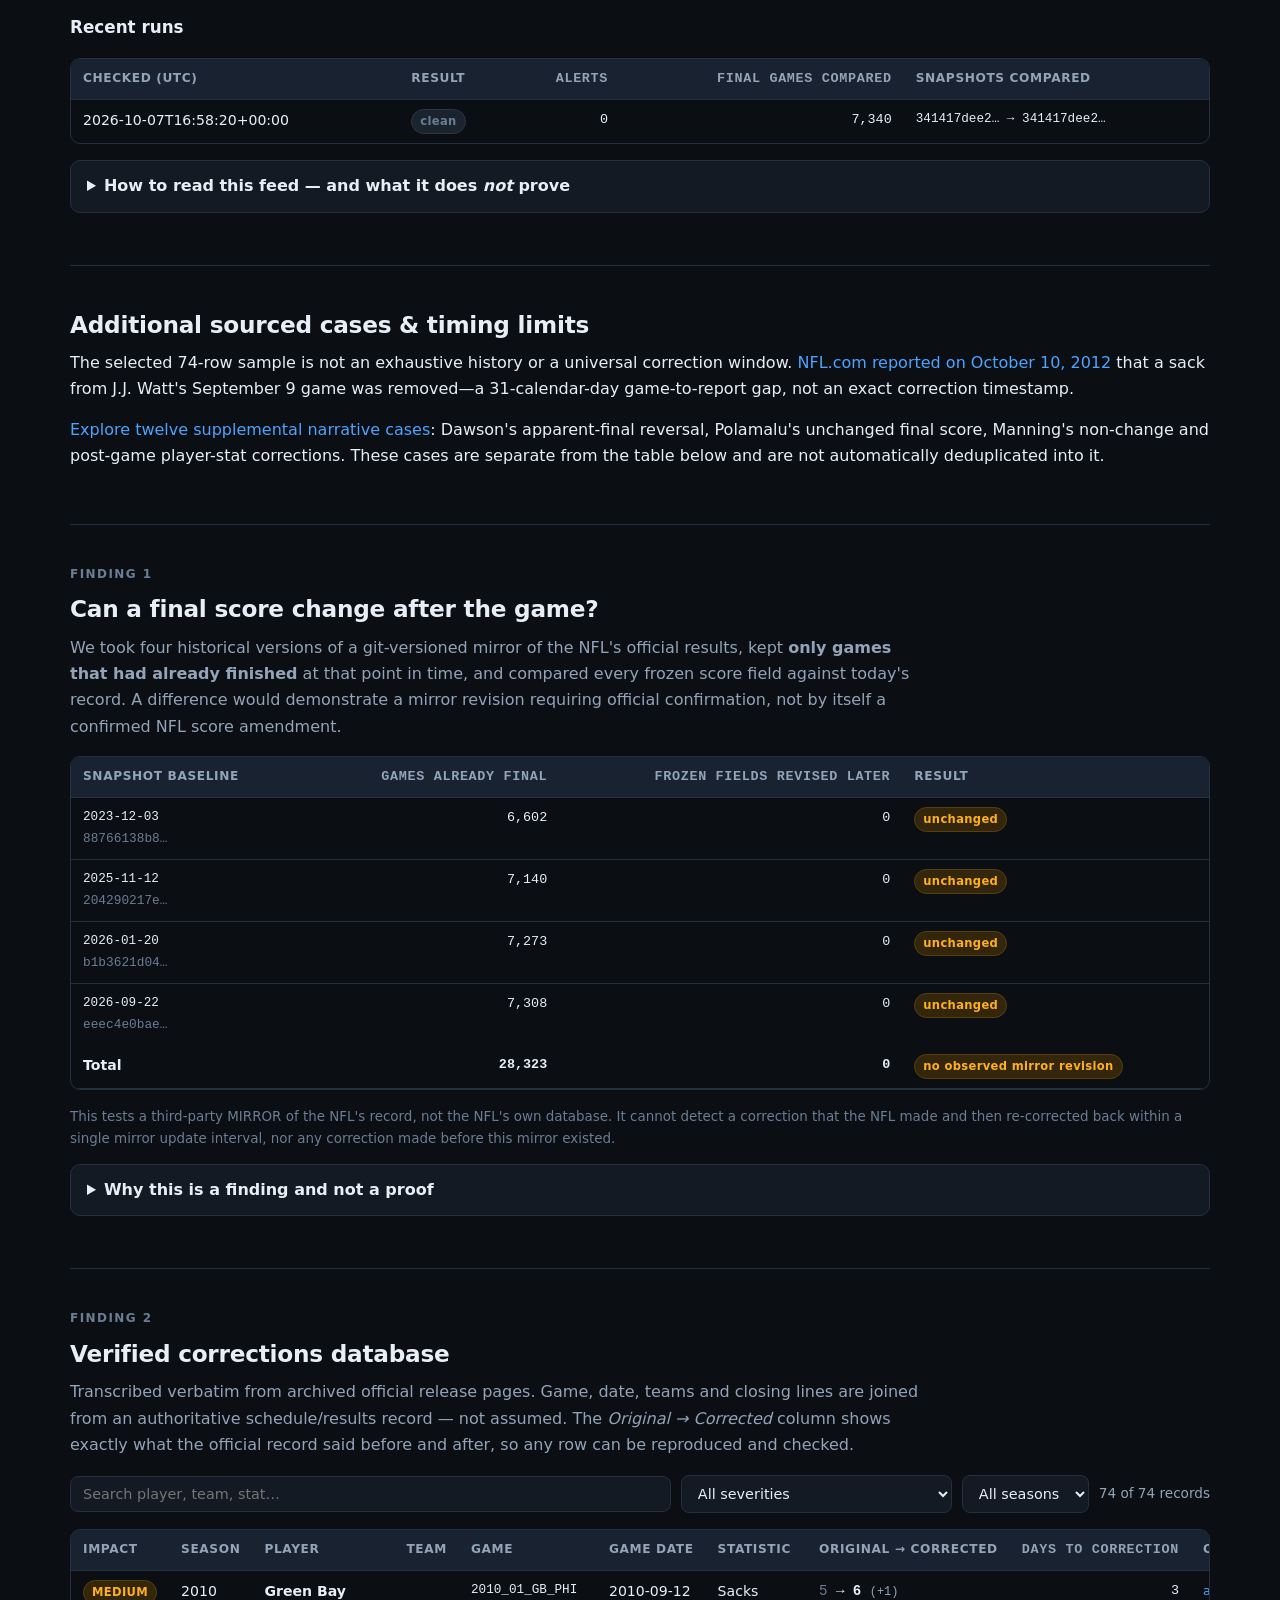
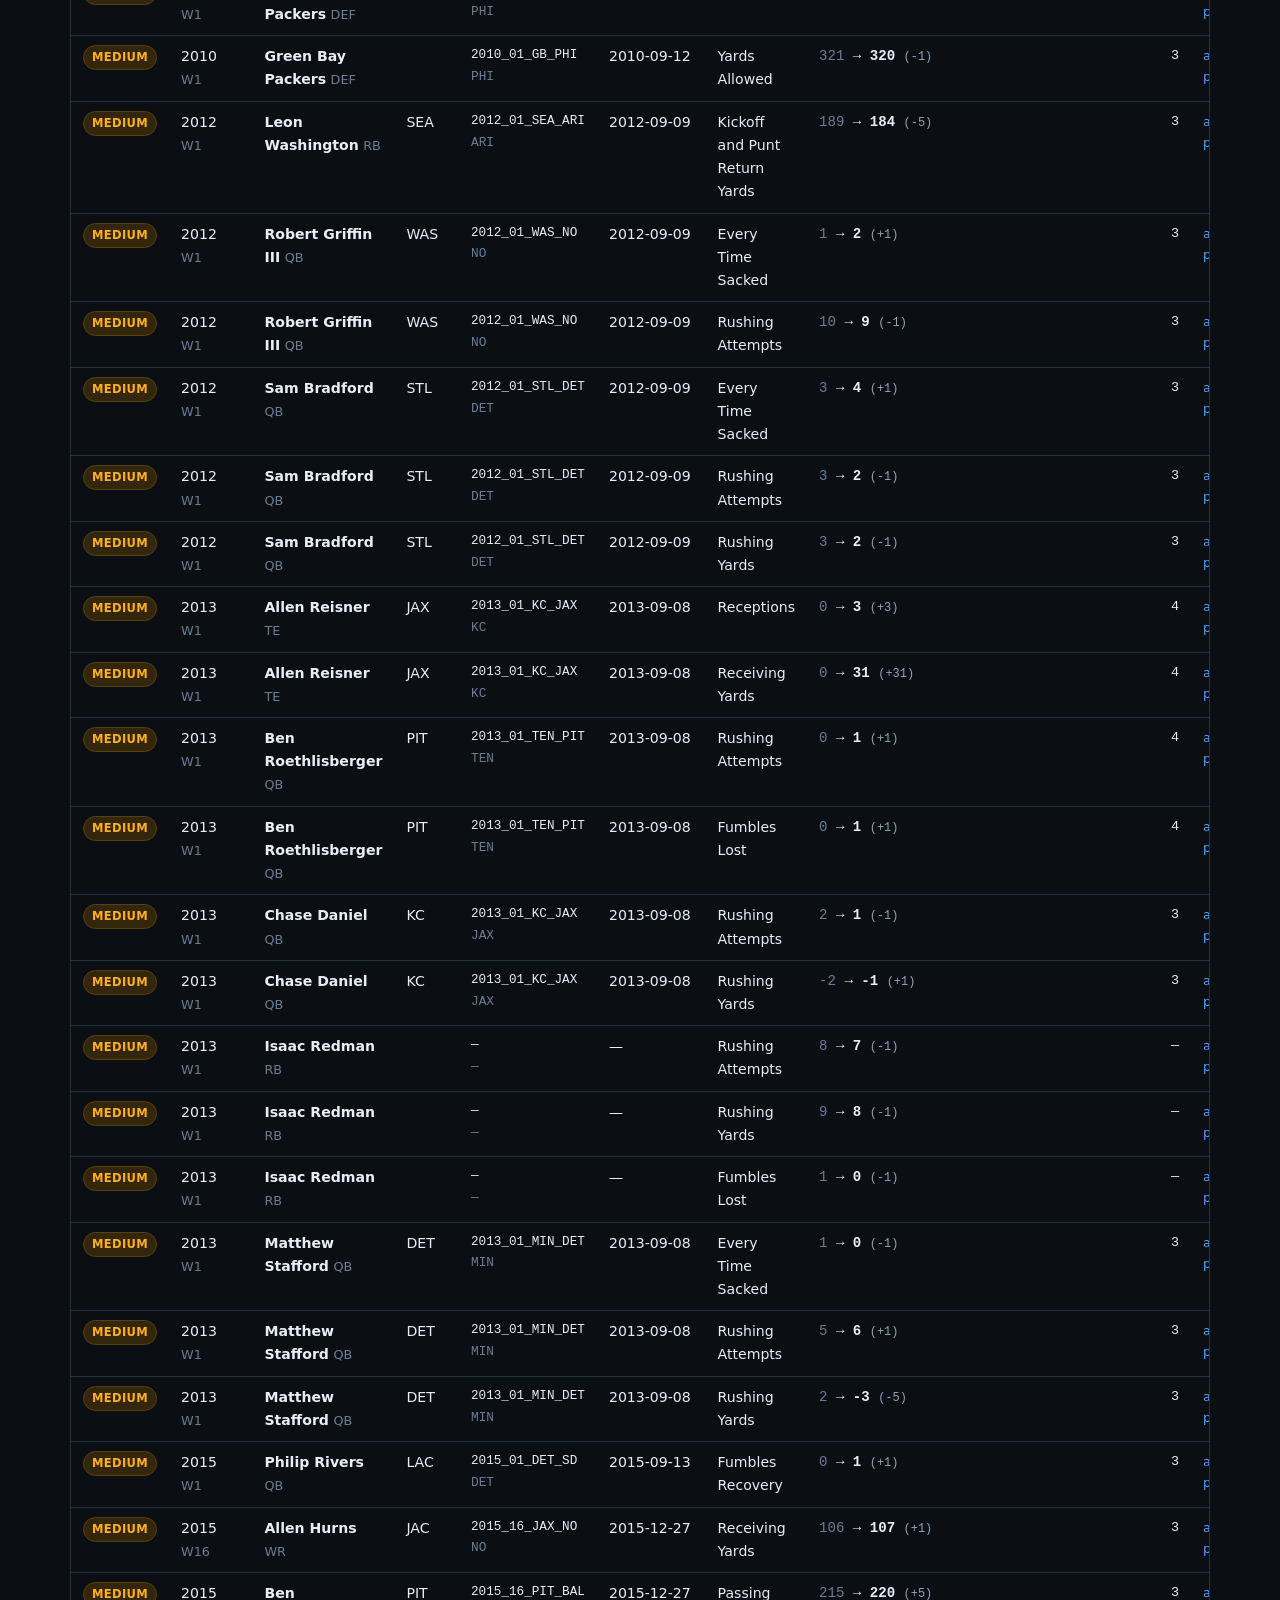
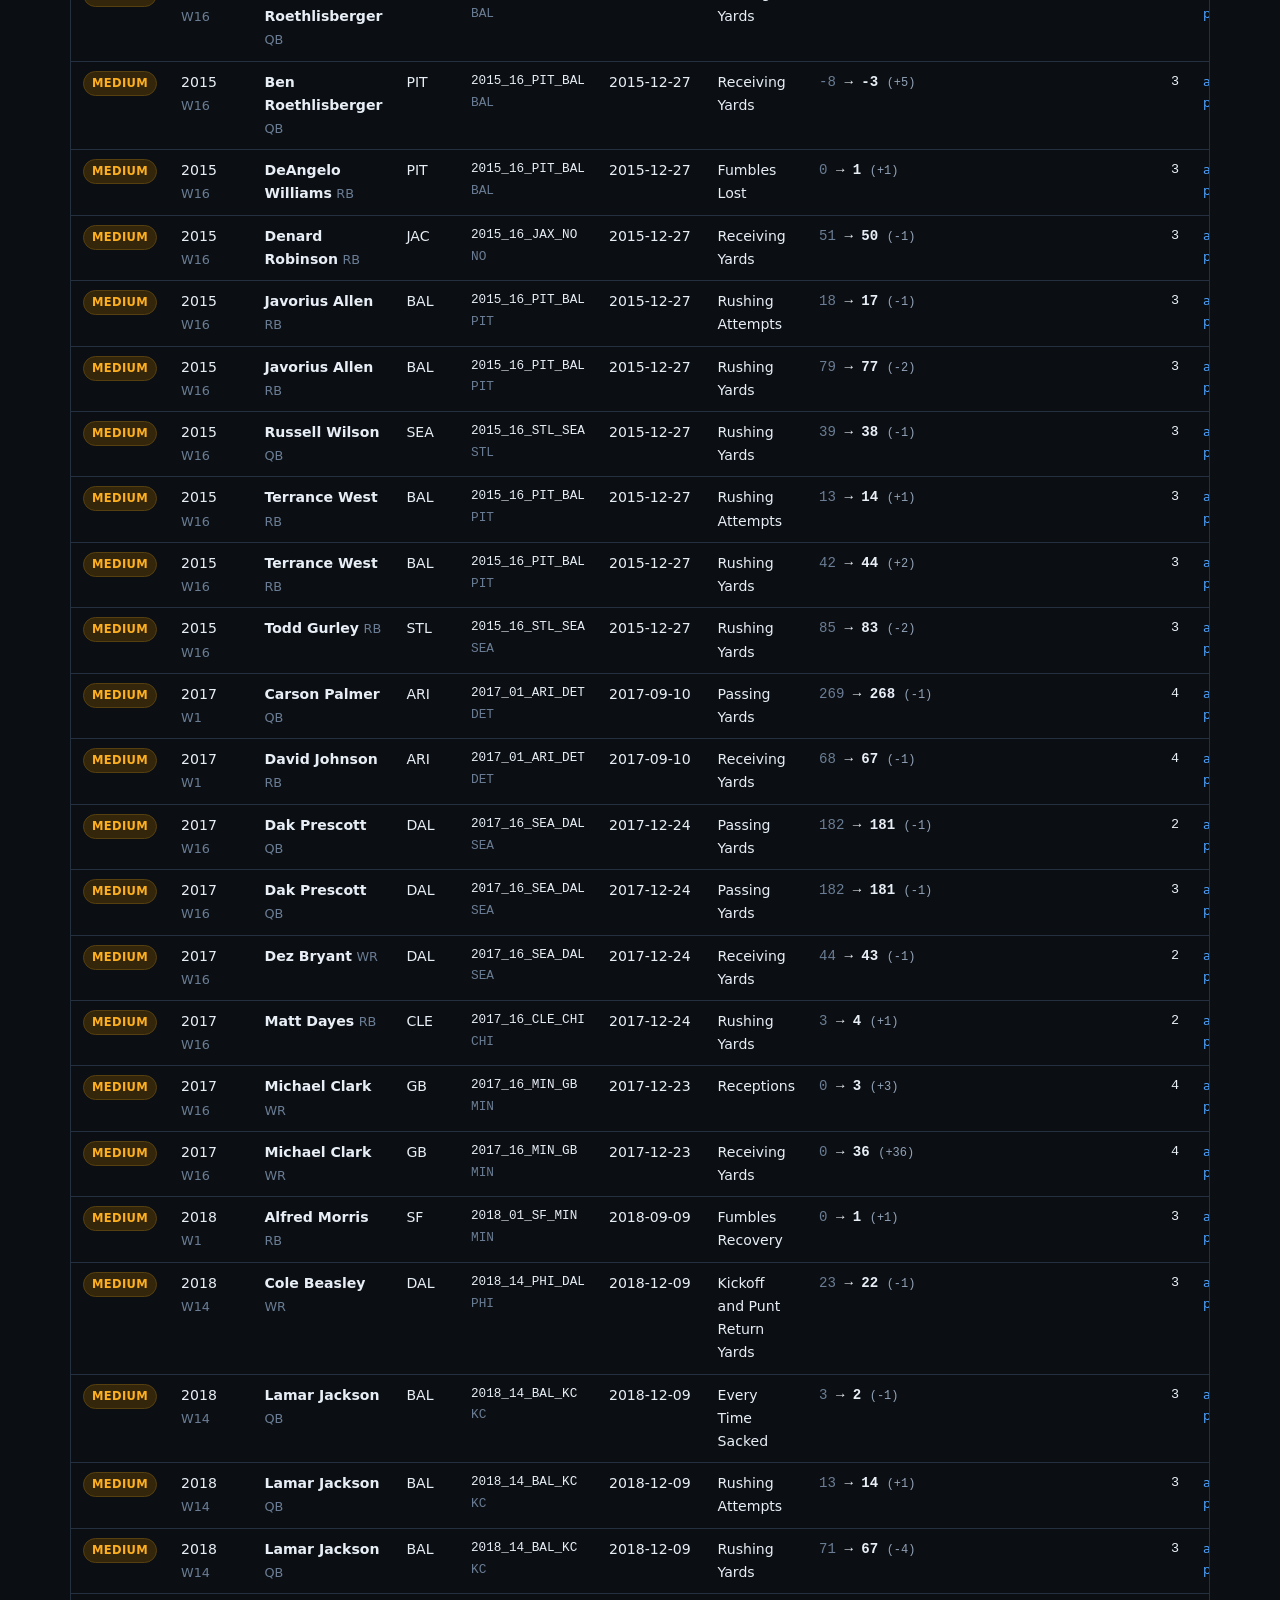
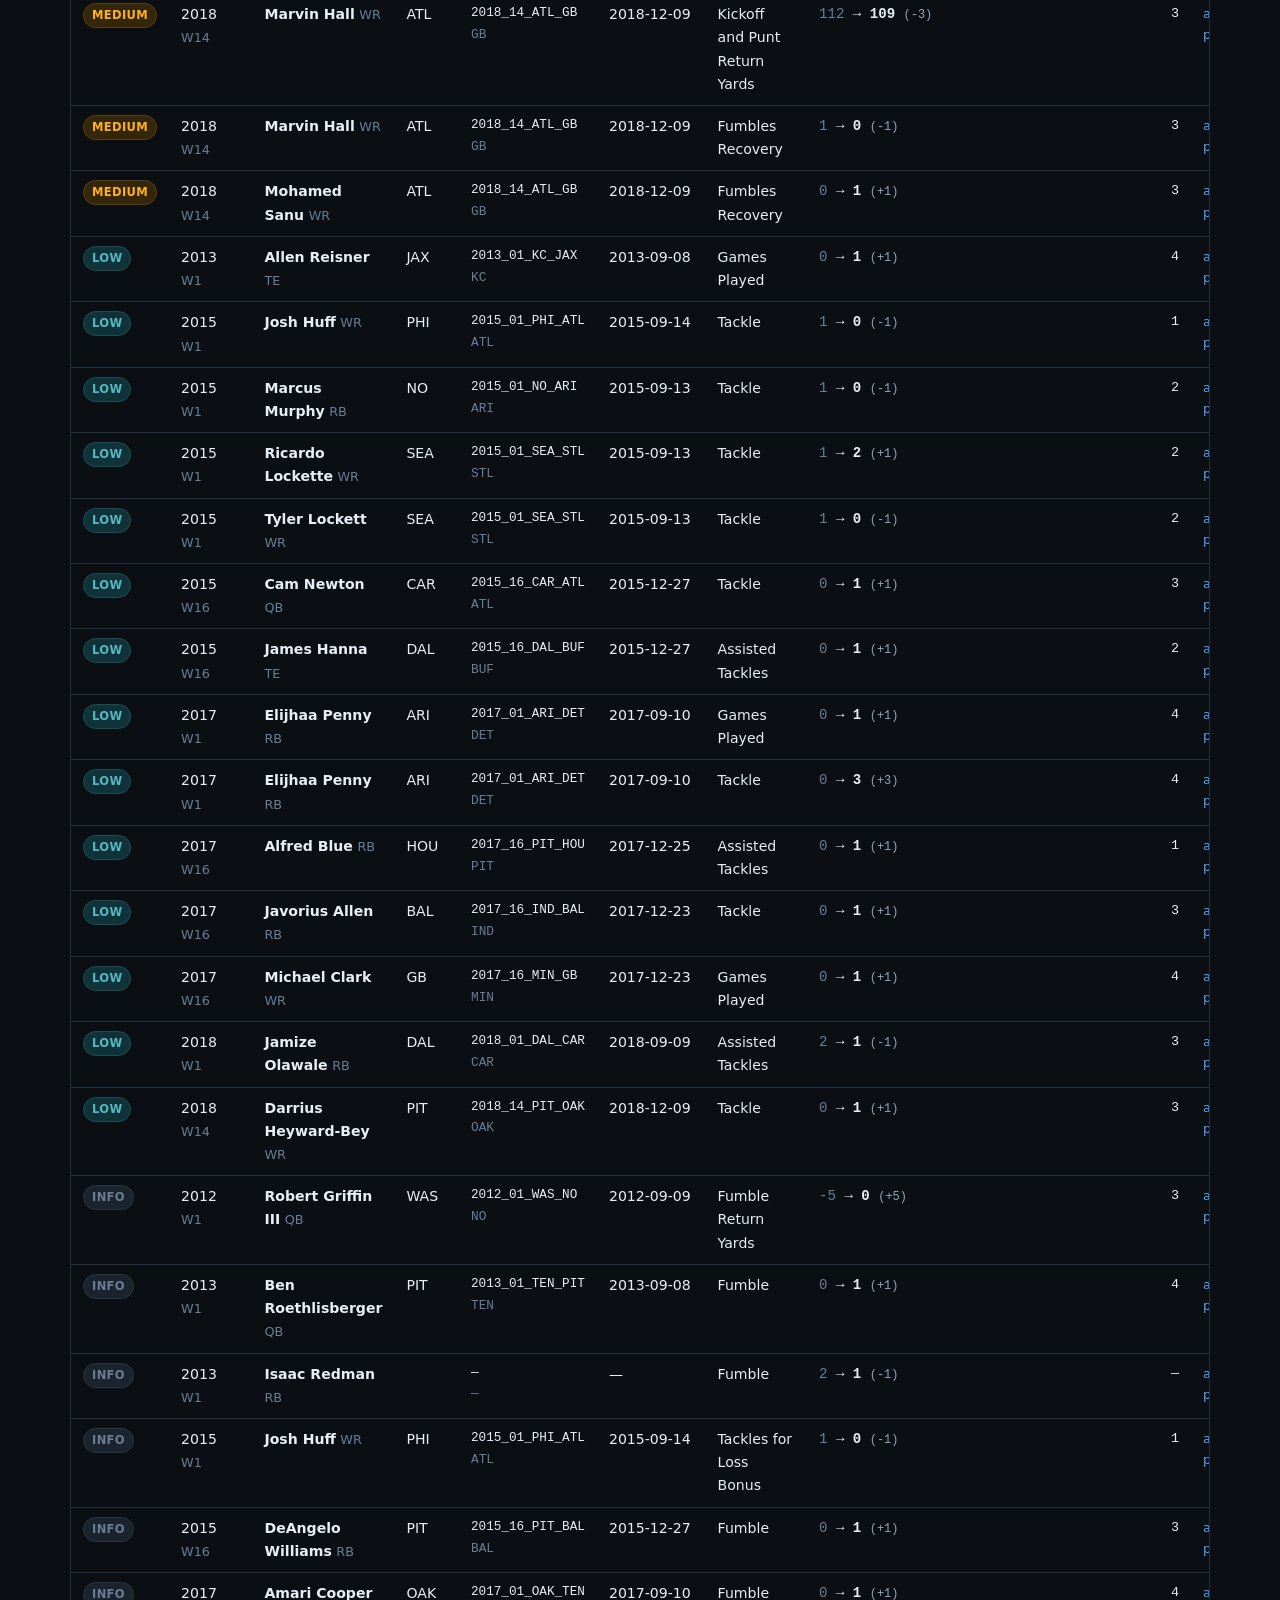
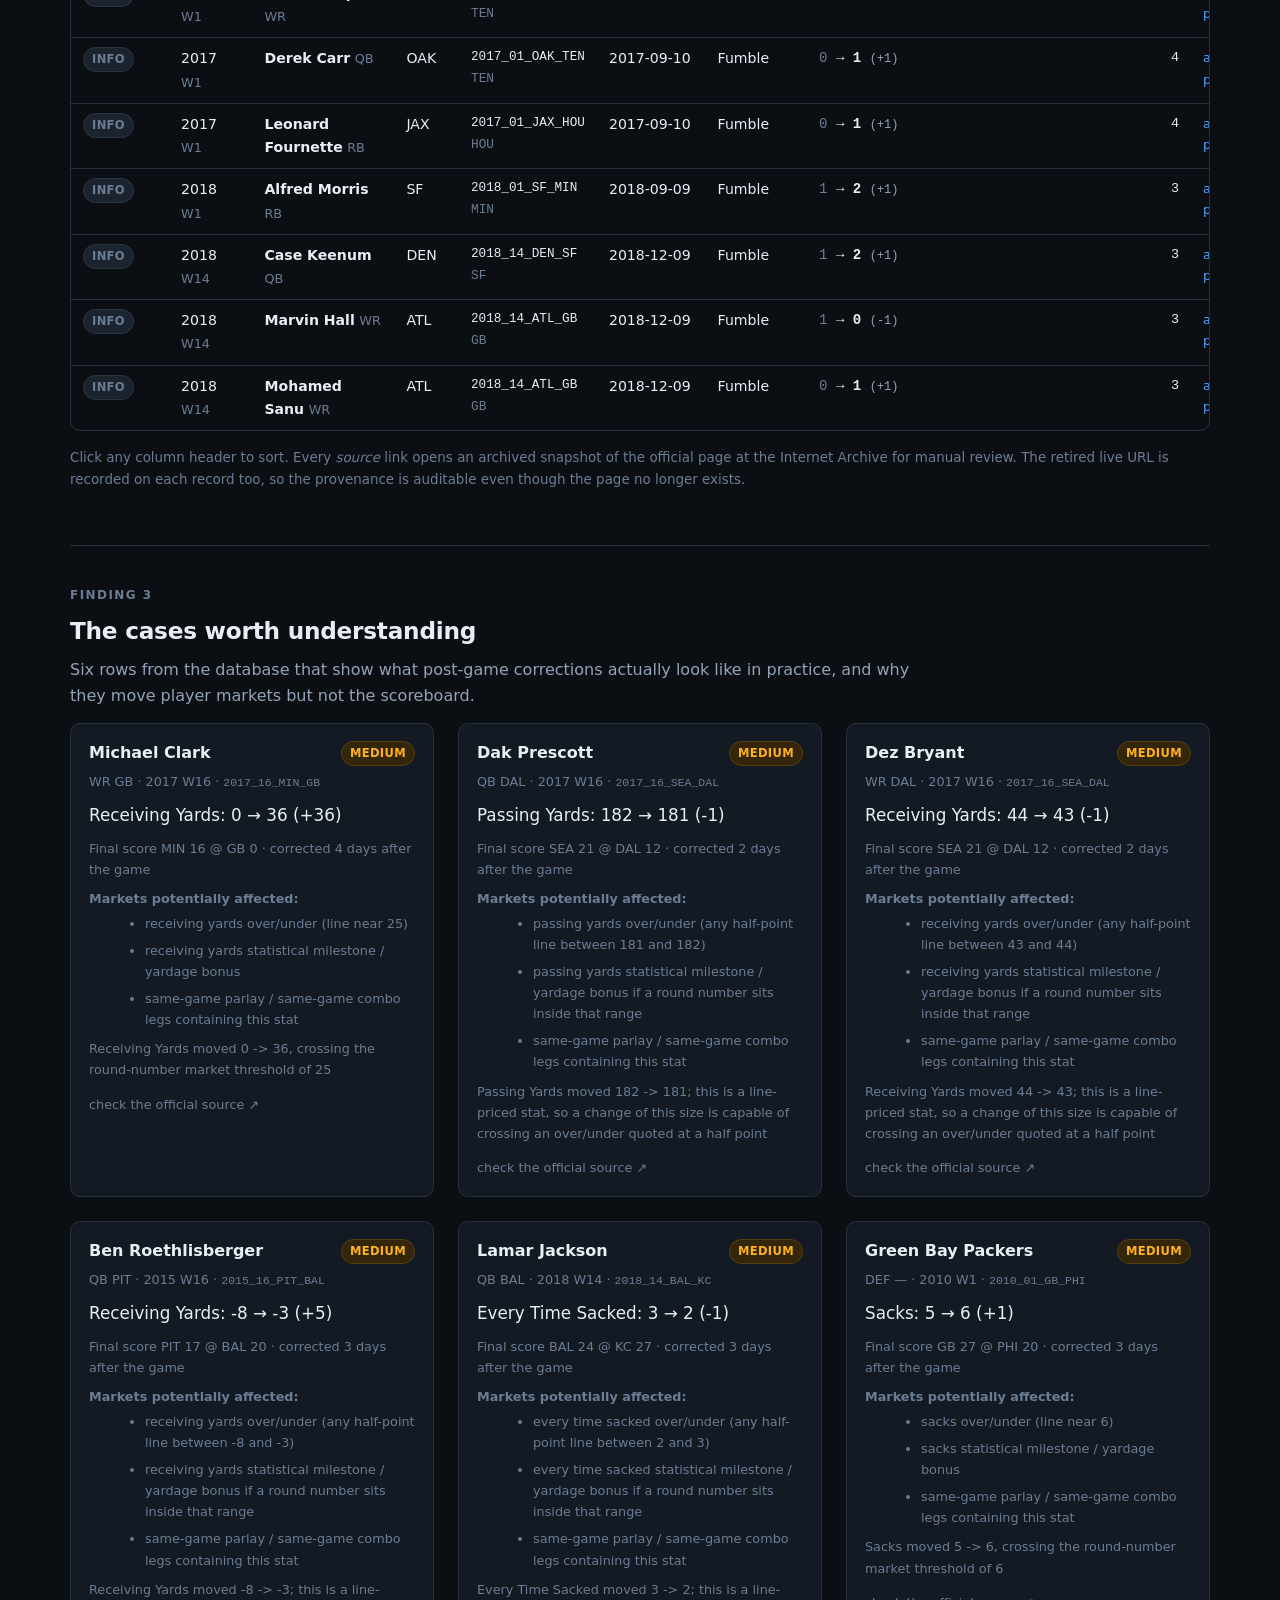
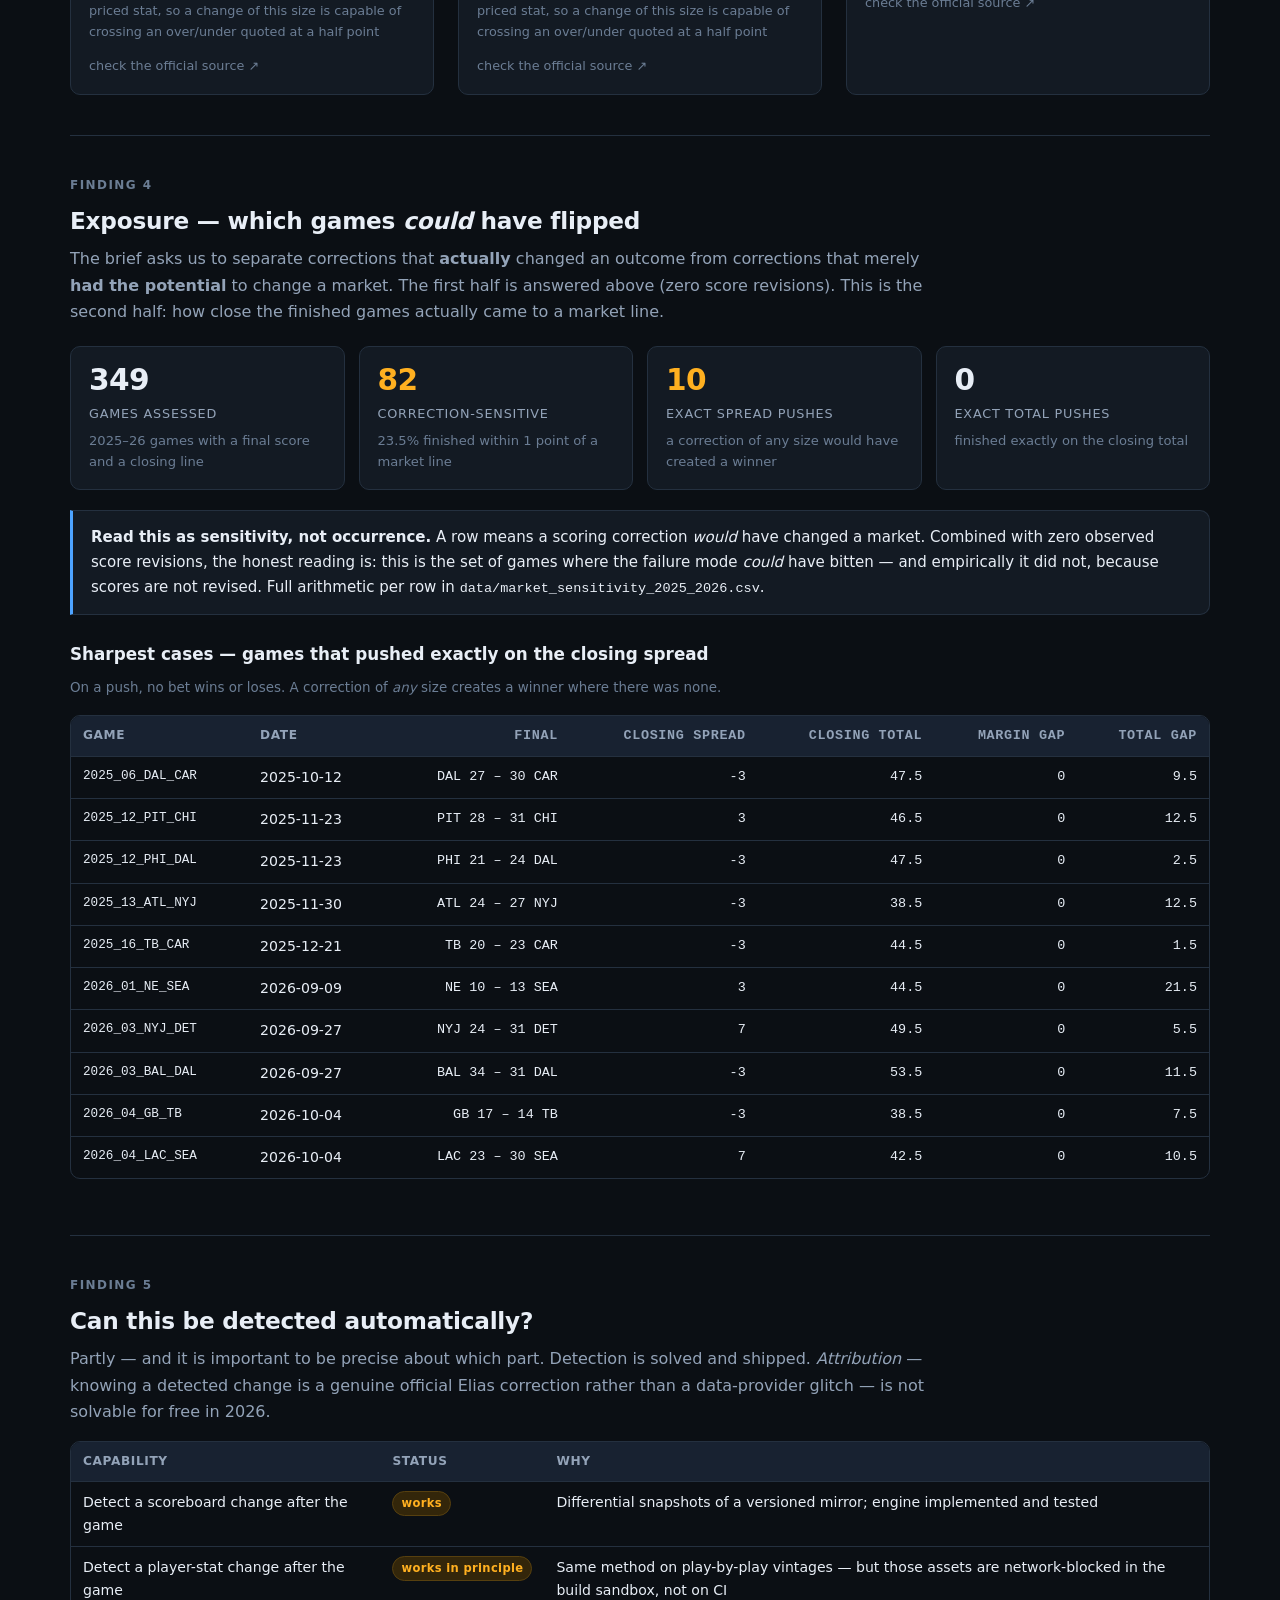
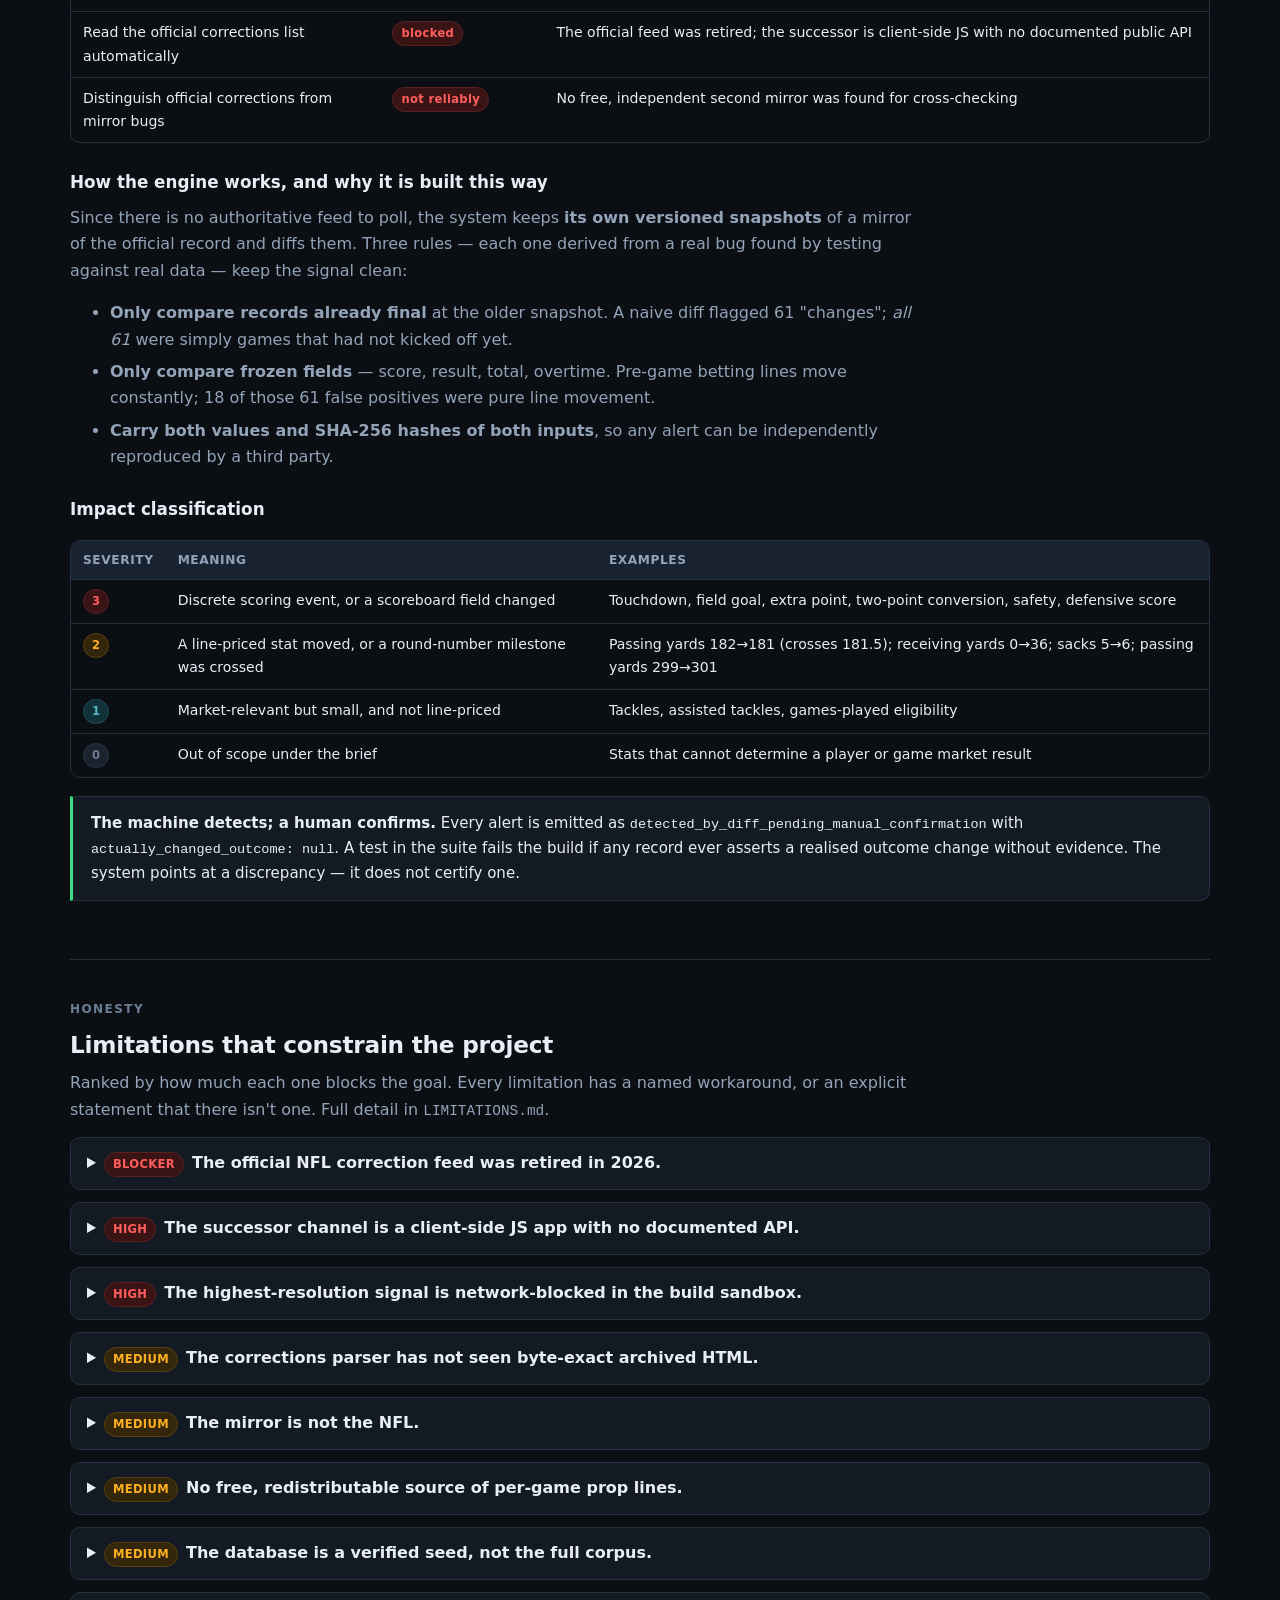
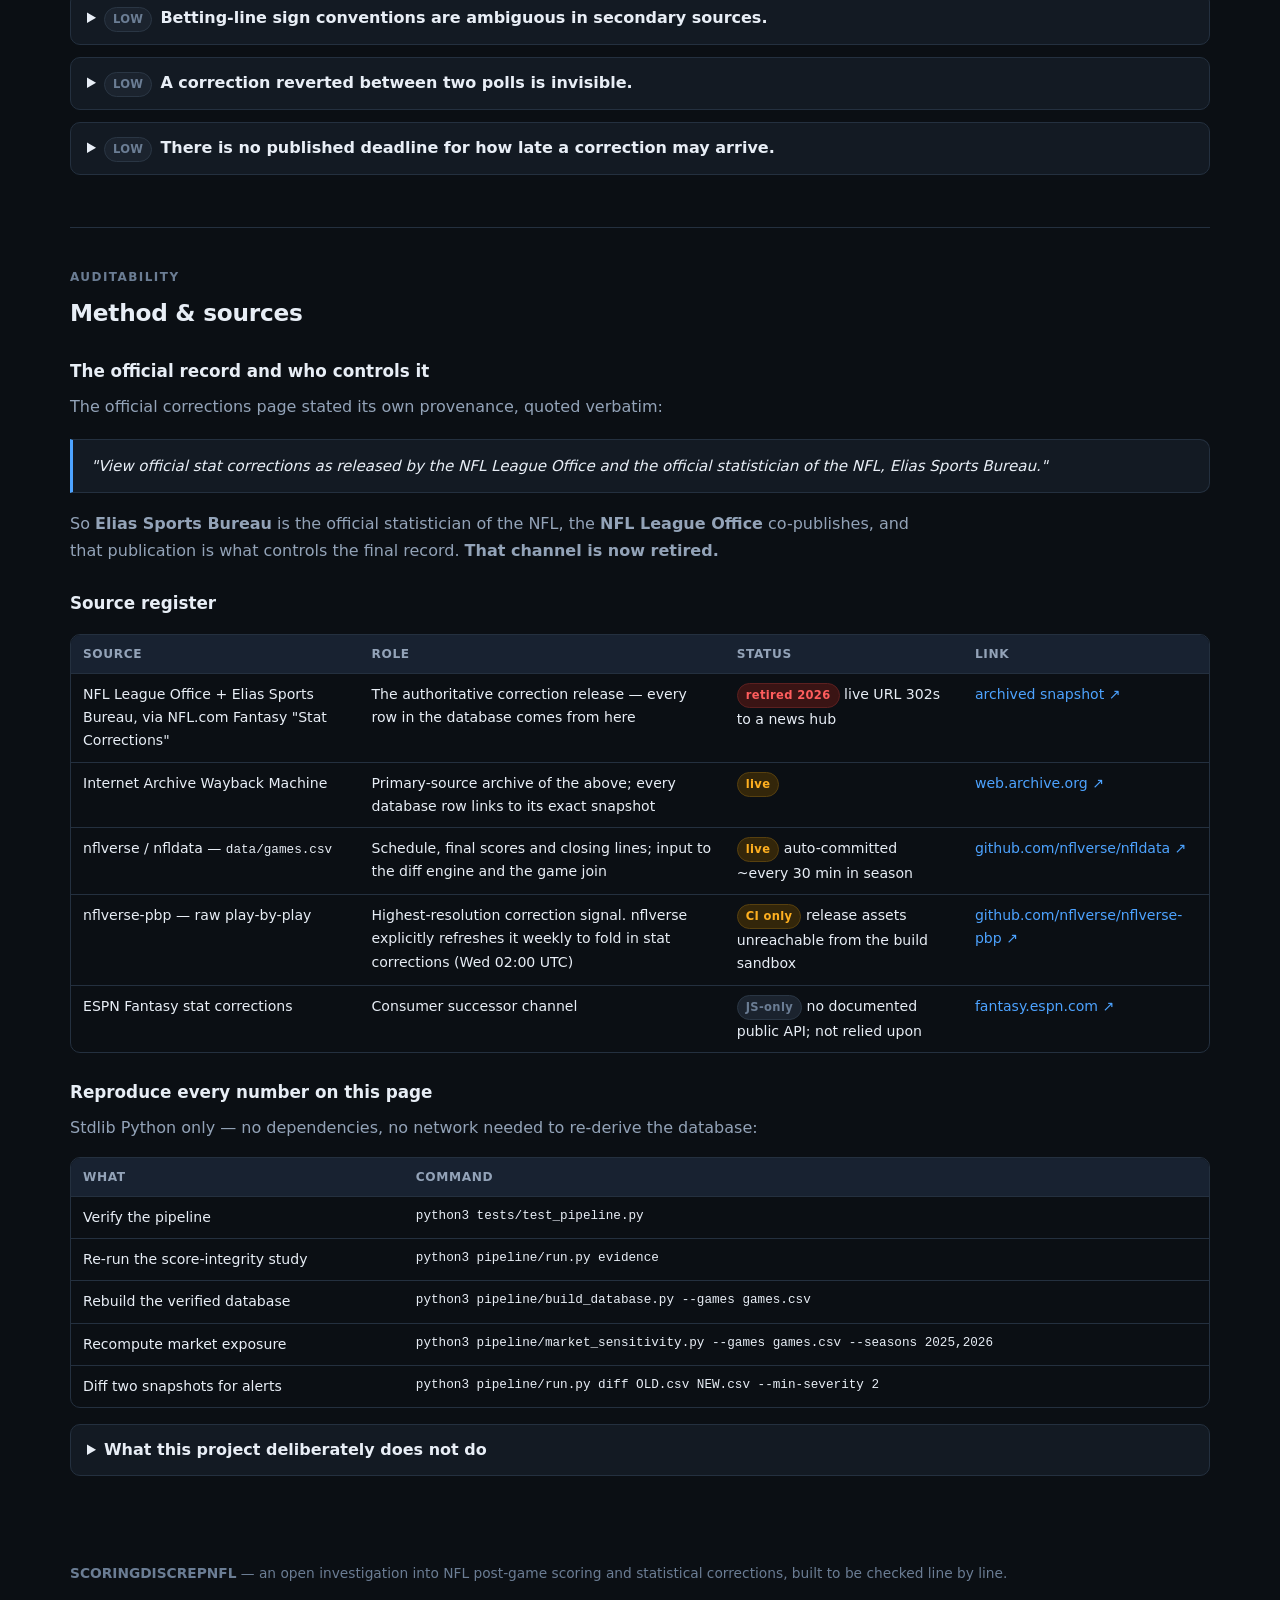
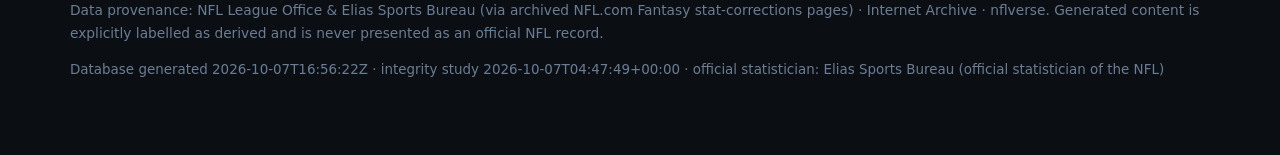
==== commit ea054357: "Validate parser against real archived pages, expand database to 74 rows, ship live feed The parser h" ====
--- a/docs/index.html
+++ b/docs/index.html
@@ -20,7 +20,7 @@
     </p>
     <div class="badges">
       <span class="badge ok" id="badge-records">verified records</span>
-      <span class="badge ok" id="badge-tests">32 tests passing</span>
+      <span class="badge ok" id="badge-tests">test-gated merges</span>
       <span class="badge warn">official feed retired 2026</span>
       <span class="badge">stdlib only · no dependencies</span>
     </div>
@@ -31,6 +31,7 @@
   <div class="wrap">
     <ul>
       <li><a href="#answer">The answer</a></li>
+      <li><a href="#feed">Live feed</a></li>
       <li><a href="#scoreboard">Do scores change?</a></li>
       <li><a href="#database">Verified database</a></li>
       <li><a href="#exposure">Exposure</a></li>
@@ -101,10 +102,61 @@
   </div>
 </section>
 
+<!-- ================= LIVE FEED ================= -->
+<section id="feed">
+  <h2><span class="kicker">Current status</span>Live detection feed</h2>
+  <p class="lede">
+    Every automated detection run is recorded here — <strong>including the runs that found
+    nothing</strong>. That is deliberate: without clean runs logged, "nothing changed" is
+    indistinguishable from "it never ran", which is exactly the manual-checking problem this
+    project exists to remove.
+  </p>
+
+  <div class="cards" id="feed-cards"></div>
+
+  <div class="note" id="feed-note"></div>
+
+  <h3>Recent runs</h3>
+  <div class="table-wrap">
+    <table id="tbl-feed">
+      <thead>
+        <tr>
+          <th>Checked (UTC)</th>
+          <th>Result</th>
+          <th class="num">Alerts</th>
+          <th class="num">Final games compared</th>
+          <th>Snapshots compared</th>
+        </tr>
+      </thead>
+      <tbody></tbody>
+    </table>
+  </div>
+
+  <details class="caveat">
+    <summary>How to read this feed — and what it does <em>not</em> prove</summary>
+    <ul>
+      <li>A run diffs two snapshots of <strong>nflverse/nfldata</strong>, a third-party mirror of the
+        NFL's official record. It is not the NFL's own database.</li>
+      <li>An alert is a <strong>machine-detected candidate</strong>, never a confirmed official
+        correction. Every alert carries
+        <code>verification_status: detected_by_diff_pending_manual_confirmation</code> and
+        <code>actually_changed_outcome: null</code>. The machine detects; a human confirms.</li>
+      <li>A <strong>clean</strong> run means: no frozen field (score, result, total, overtime) on any
+        already-final game differed between the two snapshots compared. It is <strong>not</strong>
+        evidence that the NFL issued no corrections in that window — corrections to
+        <em>player statistics</em> do not move the scoreboard and are not visible here.</li>
+      <li>Only rows already final in the older snapshot are compared, and pre-game lines are
+        excluded, so newly-played games and line movement never produce false alerts.</li>
+      <li>Both input SHA-256 hashes are stored per run, so any result can be independently
+        reproduced from the exact bytes that produced it.</li>
+    </ul>
+  </details>
+</section>
+
 <!-- ================= SCOREBOARD ================= -->
 <section id="supplemental">
   <h2>Additional sourced cases &amp; timing limits</h2>
-  <p>The selected 36-row sample is not an exhaustive history or a universal correction window.
+  <p>The selected <span id="stat-sample-rows">—</span>-row sample is not an exhaustive history or a universal correction window.
   <a href="https://www.nfl.com/news/j-j-watt-loses-nfl-s-sack-lead-on-statistical-correction-0ap1000000079268">NFL.com reported on October 10, 2012</a> that a sack from J.J. Watt's September 9 game was removed—a 31-calendar-day game-to-report gap, not an exact correction timestamp.</p>
   <p><a href="research-seed/index.html">Explore twelve supplemental narrative cases</a>: Dawson's apparent-final reversal,
   Polamalu's unchanged final score, Manning's non-change and post-game player-stat corrections.
@@ -377,7 +429,7 @@
       <li><strong>No fabricated prop lines.</strong> We model the <em>pricing convention</em> of line-priced stats. We never assert that a line existed at a specific number.</li>
       <li><strong>No realised-outcome claims.</strong> Every record documents <em>potential</em> impact only. A test fails the build if an outcome change is asserted without evidence.</li>
       <li><strong>No unverifiable anecdote.</strong> Widely repeated community reports of corrections flipping fantasy championships are excluded, because they could not be verified to primary-source standard. Their absence is a known gap, not evidence that nothing happened.</li>
-      <li><strong>No inflating the row count.</strong> The database is a verified seed, not the full archived corpus. 36 checkable rows beat thousands nobody can verify.</li>
+      <li><strong>No inflating the row count.</strong> The database is a verified seed, not the full archived corpus. Every row must be regenerable from a stored archived page, so a checkable row always beats a thousand unverifiable ones.</li>
     </ul>
   </details>
 </section>
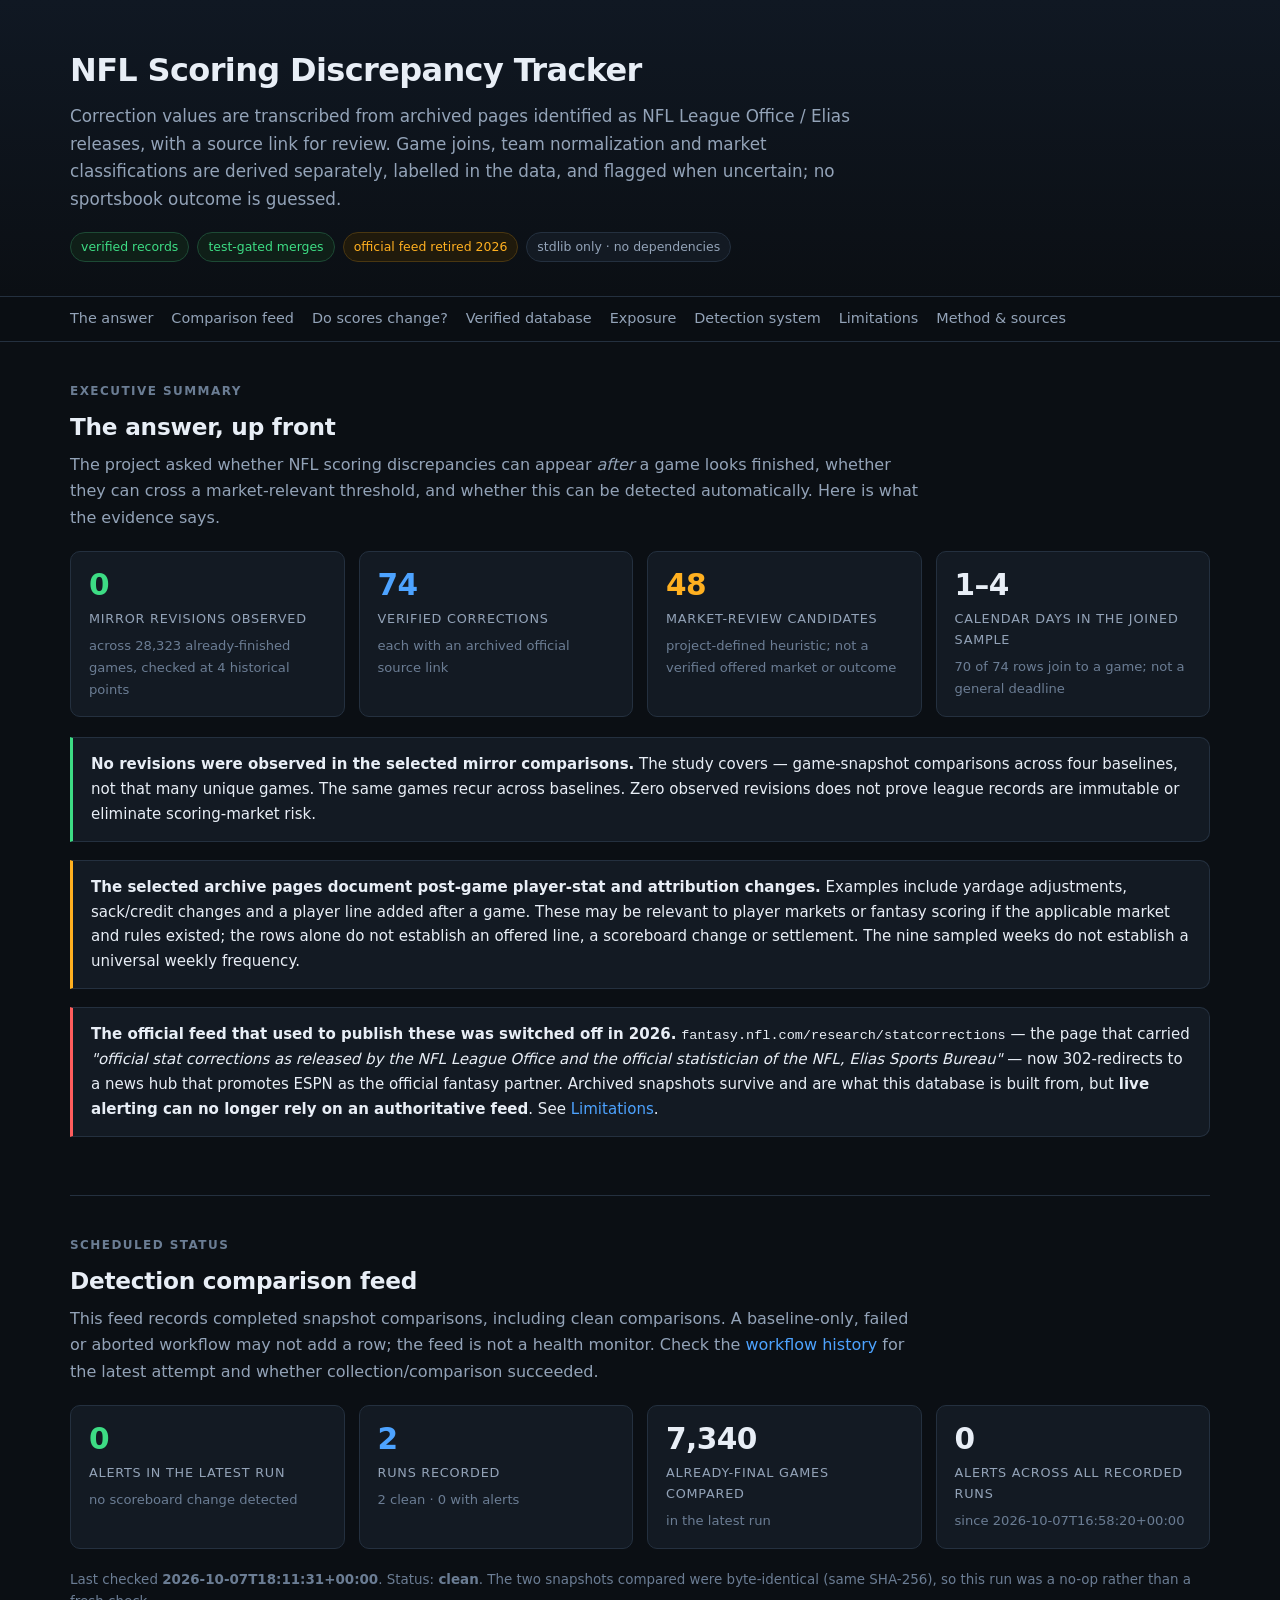
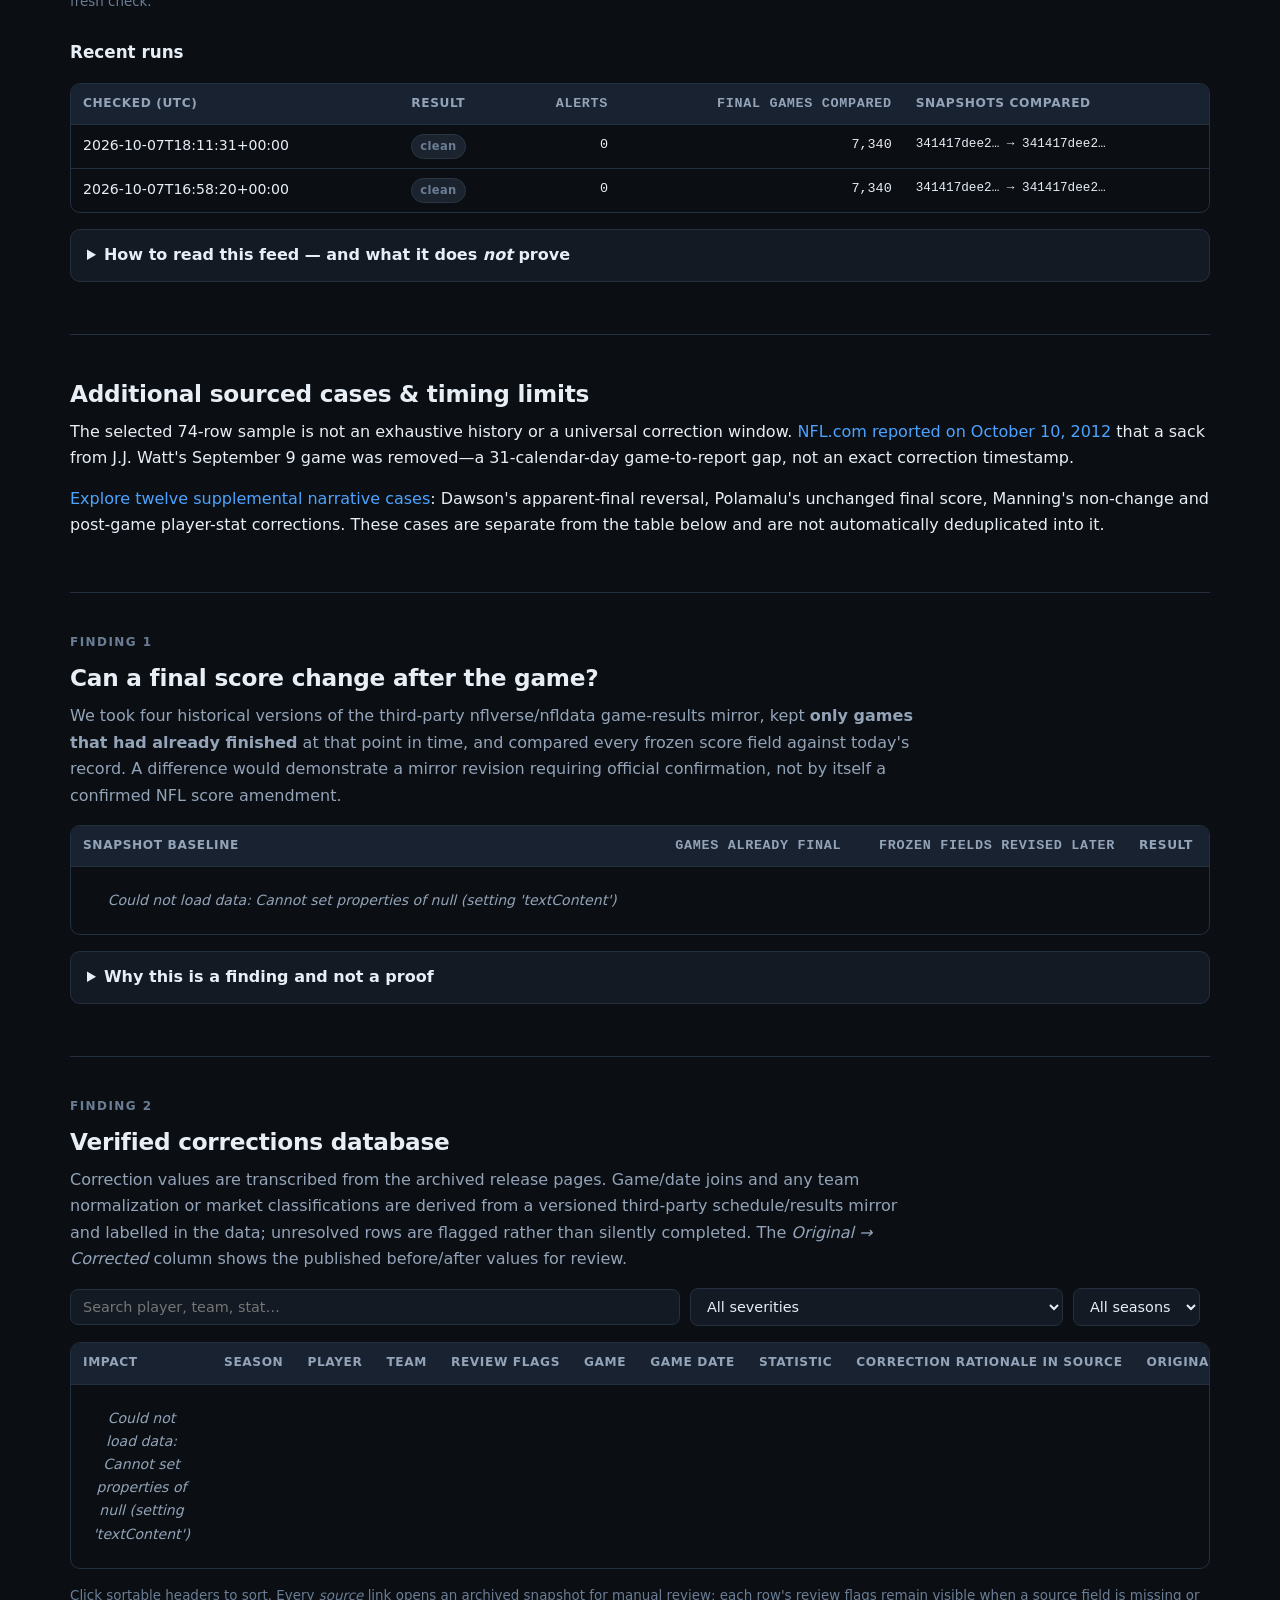
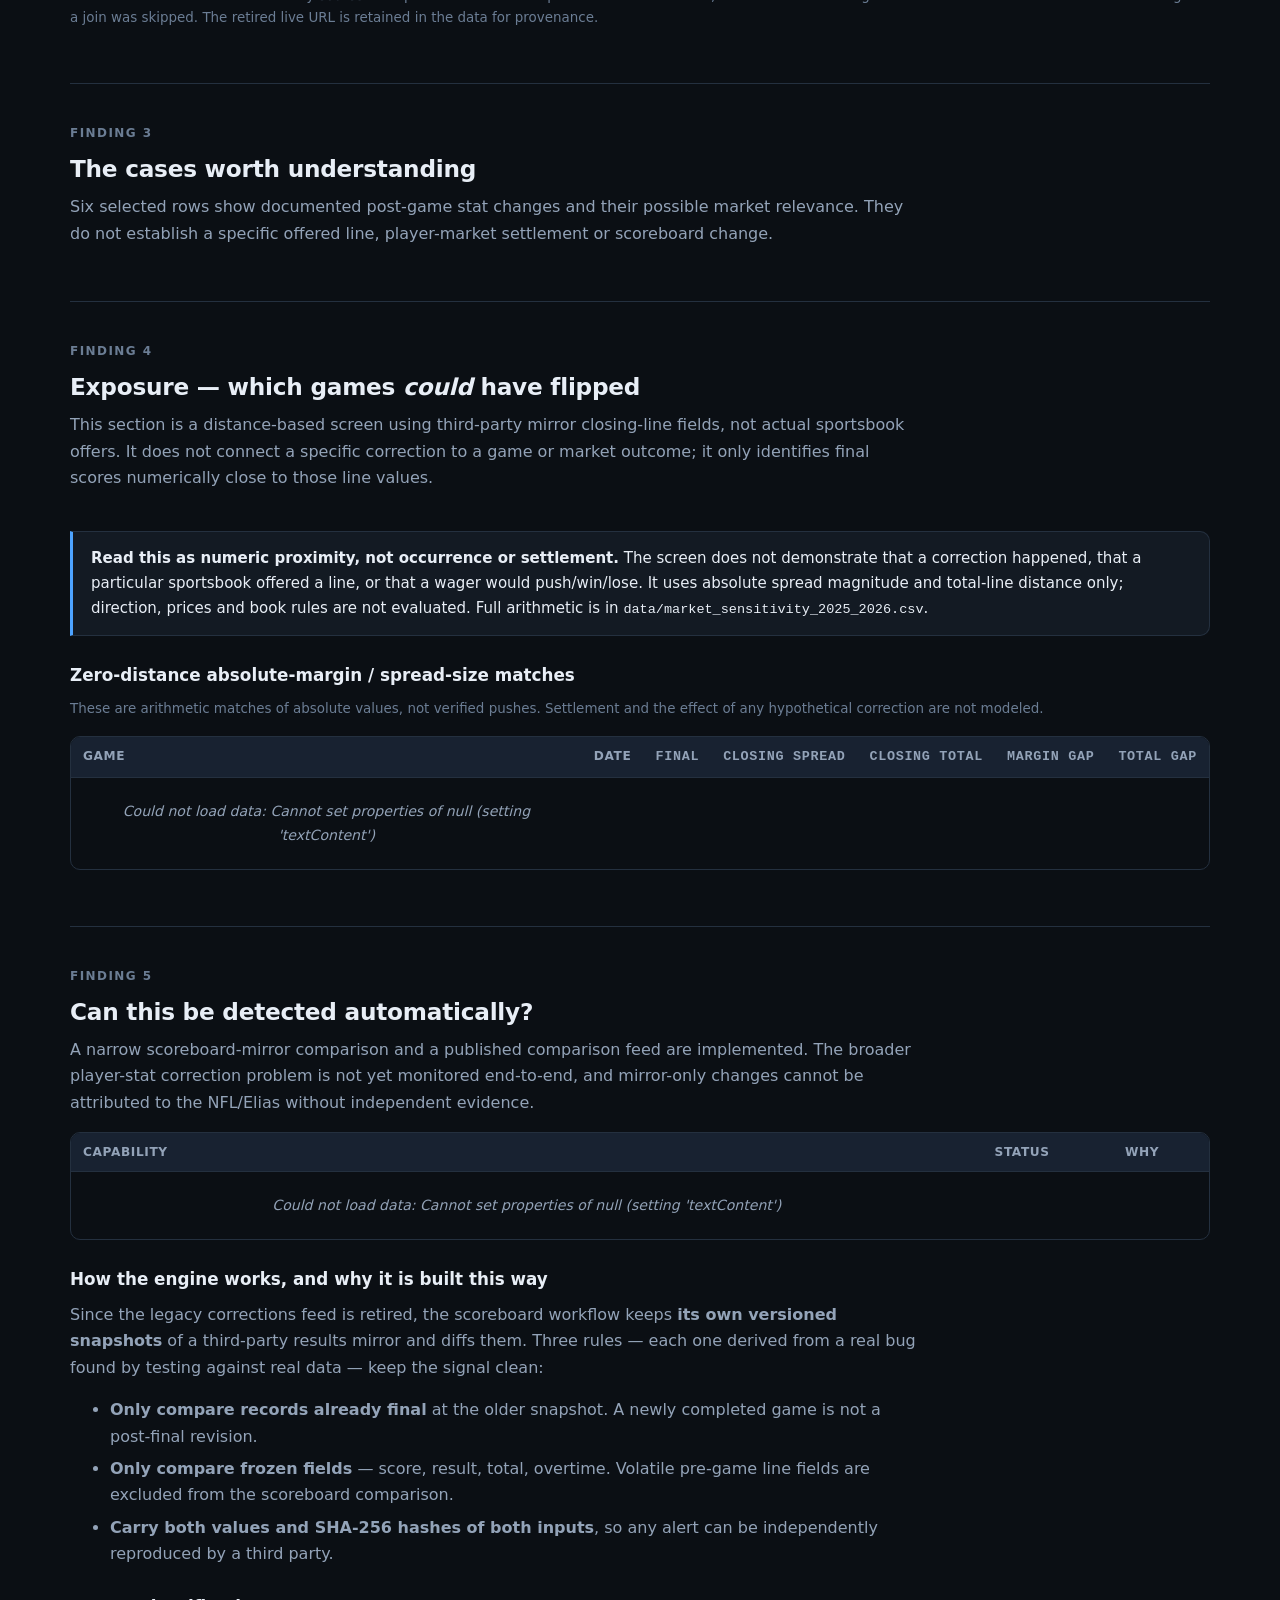
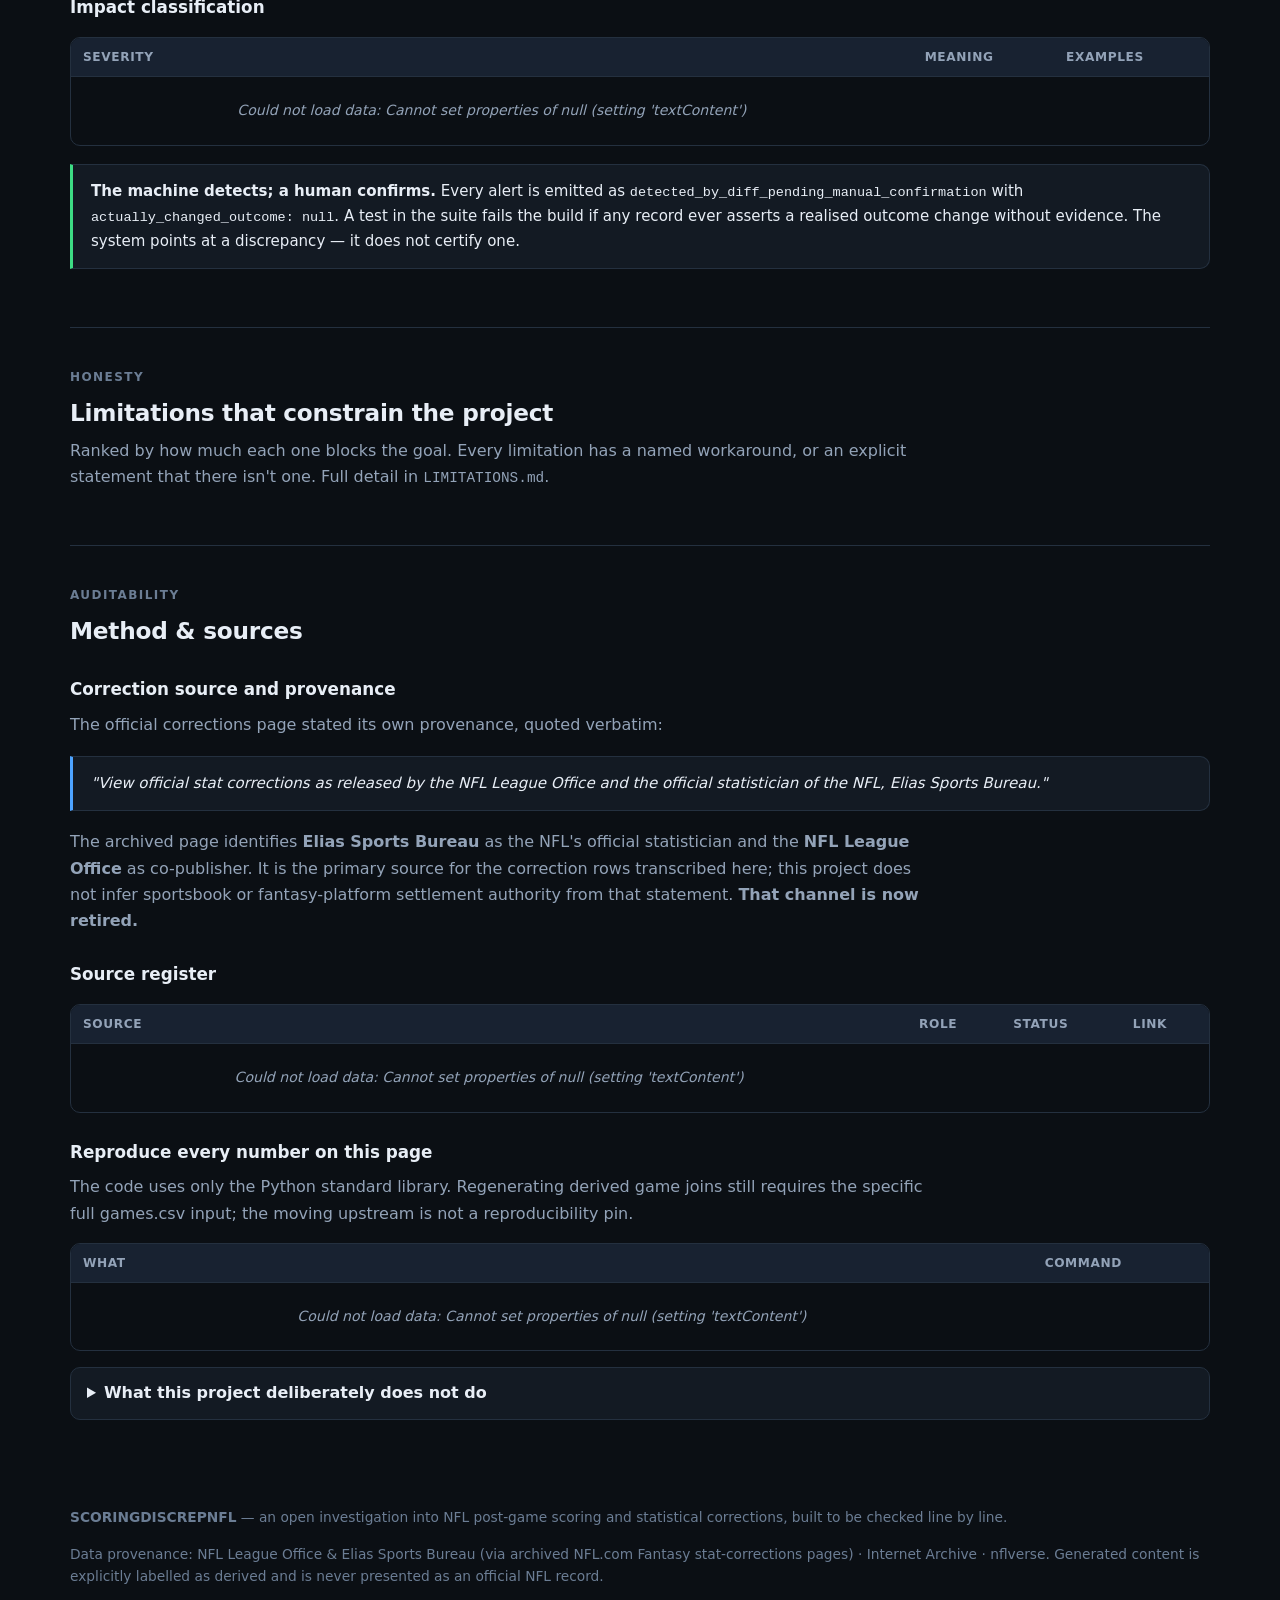
==== commit bfe3d2fd: "Review alert feasibility and strengthen evidence provenance Co-authored-by: arena-agent <297053741+a" ====
--- a/docs/index.html
+++ b/docs/index.html
@@ -13,10 +13,9 @@
   <div class="wrap">
     <h1>NFL Scoring Discrepancy Tracker</h1>
     <p class="tagline">
-      Every row below is transcribed from an archived snapshot of the NFL's own
-      stat-corrections release — published by the <strong>NFL League Office</strong> and the
-      official statistician of the NFL, the <strong>Elias Sports Bureau</strong> — with a link you can
-      open and check by hand. Nothing is inferred. Nothing is guessed.
+      Correction values are transcribed from archived pages identified as NFL League Office / Elias
+      releases, with a source link for review. Game joins, team normalization and market classifications
+      are derived separately, labelled in the data, and flagged when uncertain; no sportsbook outcome is guessed.
     </p>
     <div class="badges">
       <span class="badge ok" id="badge-records">verified records</span>
@@ -31,7 +30,7 @@
   <div class="wrap">
     <ul>
       <li><a href="#answer">The answer</a></li>
-      <li><a href="#feed">Live feed</a></li>
+      <li><a href="#feed">Comparison feed</a></li>
       <li><a href="#scoreboard">Do scores change?</a></li>
       <li><a href="#database">Verified database</a></li>
       <li><a href="#exposure">Exposure</a></li>
@@ -66,13 +65,13 @@
     </div>
     <div class="card">
       <div class="num warn" id="stat-potential">—</div>
-      <div class="lbl">Could have moved a market</div>
-      <div class="sub">potential impact — <strong>not</strong> a confirmed outcome change</div>
+      <div class="lbl">Market-review candidates</div>
+      <div class="sub">project-defined heuristic; not a verified offered market or outcome</div>
     </div>
     <div class="card">
-      <div class="num" id="stat-cadence">2–4</div>
-      <div class="lbl">Days in this selected sample</div>
-      <div class="sub">every transcribed row fell in this window</div>
+      <div class="num" id="stat-cadence">1–4</div>
+      <div class="lbl">Calendar days in the joined sample</div>
+      <div class="sub">70 of 74 rows join to a game; not a general deadline</div>
     </div>
   </div>
 
@@ -84,11 +83,11 @@
   </div>
 
   <div class="callout warn">
-    <p><strong>What <em>does</em> change is attribution and statistics — and it changes every week.</strong>
-    A receiver's 44 yards becomes 43. A sack is reassigned. A play is reclassified from a
-    forward pass to a backwards lateral. A player recorded as not having played at all is
-    credited with three catches for 36 yards, four days later. Those move
-    <strong>player props and fantasy scoring</strong>, and they are routine.</p>
+    <p><strong>The selected archive pages document post-game player-stat and attribution changes.</strong>
+    Examples include yardage adjustments, sack/credit changes and a player line added after a game.
+    These may be relevant to player markets or fantasy scoring if the applicable market and rules
+    existed; the rows alone do not establish an offered line, a scoreboard change or settlement.
+    The nine sampled weeks do not establish a universal weekly frequency.</p>
   </div>
 
   <div class="callout bad">
@@ -104,12 +103,12 @@
 
 <!-- ================= LIVE FEED ================= -->
 <section id="feed">
-  <h2><span class="kicker">Current status</span>Live detection feed</h2>
-  <p class="lede">
-    Every automated detection run is recorded here — <strong>including the runs that found
-    nothing</strong>. That is deliberate: without clean runs logged, "nothing changed" is
-    indistinguishable from "it never ran", which is exactly the manual-checking problem this
-    project exists to remove.
+  <h2><span class="kicker">Scheduled status</span>Detection comparison feed</h2>
+  <p class="lede">
+    This feed records completed snapshot comparisons, including clean comparisons. A baseline-only,
+    failed or aborted workflow may not add a row; the feed is not a health monitor. Check the
+    <a href="https://github.com/buffedlizard55-lab/SCORINGDISCREPNFL/actions/workflows/detect.yml">workflow history</a>
+    for the latest attempt and whether collection/comparison succeeded.
   </p>
 
   <div class="cards" id="feed-cards"></div>
@@ -143,8 +142,8 @@
         <code>actually_changed_outcome: null</code>. The machine detects; a human confirms.</li>
       <li>A <strong>clean</strong> run means: no frozen field (score, result, total, overtime) on any
         already-final game differed between the two snapshots compared. It is <strong>not</strong>
-        evidence that the NFL issued no corrections in that window — corrections to
-        <em>player statistics</em> do not move the scoreboard and are not visible here.</li>
+        evidence that the NFL issued no corrections in that window — post-game
+        <em>player-stat changes</em> are outside this monitor unless a frozen game-level field also changes.</li>
       <li>Only rows already final in the older snapshot are compared, and pre-game lines are
         excluded, so newly-played games and line movement never produce false alerts.</li>
       <li>Both input SHA-256 hashes are stored per run, so any result can be independently
@@ -166,7 +165,7 @@
 <section id="scoreboard">
   <h2><span class="kicker">Finding 1</span>Can a final score change after the game?</h2>
   <p class="lede">
-    We took four historical versions of a git-versioned mirror of the NFL's official results,
+    We took four historical versions of the third-party nflverse/nfldata game-results mirror,
     kept <strong>only games that had already finished</strong> at that point in time, and compared
     every frozen score field against today's record. A difference would demonstrate a mirror revision requiring official confirmation,
     not by itself a confirmed NFL score amendment.
@@ -198,10 +197,10 @@
 <section id="database">
   <h2><span class="kicker">Finding 2</span>Verified corrections database</h2>
   <p class="lede">
-    Transcribed verbatim from archived official release pages. Game, date, teams and closing
-    lines are joined from an authoritative schedule/results record — not assumed. The
-    <em>Original → Corrected</em> column shows exactly what the official record said before and
-    after, so any row can be reproduced and checked.
+    Correction values are transcribed from the archived release pages. Game/date joins and any team
+    normalization or market classifications are derived from a versioned third-party schedule/results
+    mirror and labelled in the data; unresolved rows are flagged rather than silently completed. The
+    <em>Original → Corrected</em> column shows the published before/after values for review.
   </p>
 
   <div class="controls">
@@ -209,7 +208,7 @@
     <select id="f-sev" aria-label="Filter by severity">
       <option value="">All severities</option>
       <option value="3">3 — scoring / scoreboard event</option>
-      <option value="2">2 — line-priced or threshold</option>
+      <option value="2">2 — project-defined market-review candidate</option>
       <option value="1">1 — market-relevant but small</option>
       <option value="0">0 — out of scope</option>
     </select>
@@ -225,9 +224,11 @@
           <th data-k="season">Season</th>
           <th data-k="player">Player</th>
           <th data-k="team">Team</th>
+          <th class="no-sort">Review flags</th>
           <th data-k="game_id">Game</th>
           <th data-k="game_date">Game date</th>
           <th data-k="stat">Statistic</th>
+          <th class="no-sort">Correction rationale in source</th>
           <th class="chg">Original → Corrected</th>
           <th class="num" data-k="days_from_game_to_correction">Days to correction</th>
           <th class="no-sort">Official source</th>
@@ -237,9 +238,9 @@
     </table>
   </div>
   <p class="footnote">
-    Click any column header to sort. Every <em>source</em> link opens an archived snapshot of the
-    official page at the Internet Archive for manual review. The retired live URL is recorded on
-    each record too, so the provenance is auditable even though the page no longer exists.
+    Click sortable headers to sort. Every <em>source</em> link opens an archived snapshot for manual
+    review; each row's review flags remain visible when a source field is missing or a join was skipped.
+    The retired live URL is retained in the data for provenance.
   </p>
 </section>
 
@@ -247,8 +248,8 @@
 <section id="detail">
   <h2><span class="kicker">Finding 3</span>The cases worth understanding</h2>
   <p class="lede">
-    Six rows from the database that show what post-game corrections actually look like in
-    practice, and why they move player markets but not the scoreboard.
+    Six selected rows show documented post-game stat changes and their possible market relevance.
+    They do not establish a specific offered line, player-market settlement or scoreboard change.
   </p>
   <div id="cases" class="grid-2"></div>
 </section>
@@ -257,21 +258,20 @@
 <section id="exposure">
   <h2><span class="kicker">Finding 4</span>Exposure — which games <em>could</em> have flipped</h2>
   <p class="lede">
-    The brief asks us to separate corrections that <strong>actually</strong> changed an outcome from
-    corrections that merely <strong>had the potential</strong> to change a market. The first half is
-    answered above (zero score revisions). This is the second half: how close the finished games
-    actually came to a market line.
+    This section is a distance-based screen using third-party mirror closing-line fields, not actual
+    sportsbook offers. It does not connect a specific correction to a game or market outcome; it only
+    identifies final scores numerically close to those line values.
   </p>
   <div class="cards" id="exposure-cards"></div>
   <div class="callout">
-    <p><strong>Read this as sensitivity, not occurrence.</strong> A row means a scoring correction
-    <em>would</em> have changed a market. Combined with zero observed score revisions, the honest
-    reading is: this is the set of games where the failure mode <em>could</em> have bitten — and
-    empirically it did not, because scores are not revised. Full arithmetic per row in
+    <p><strong>Read this as numeric proximity, not occurrence or settlement.</strong> The screen does
+    not demonstrate that a correction happened, that a particular sportsbook offered a line, or that
+    a wager would push/win/lose. It uses absolute spread magnitude and total-line distance only;
+    direction, prices and book rules are not evaluated. Full arithmetic is in
     <code>data/market_sensitivity_2025_2026.csv</code>.</p>
   </div>
-  <h3>Sharpest cases — games that pushed exactly on the closing spread</h3>
-  <p class="footnote">On a push, no bet wins or loses. A correction of <em>any</em> size creates a winner where there was none.</p>
+  <h3>Zero-distance absolute-margin / spread-size matches</h3>
+  <p class="footnote">These are arithmetic matches of absolute values, not verified pushes. Settlement and the effect of any hypothetical correction are not modeled.</p>
   <div class="table-wrap">
     <table id="tbl-push">
       <thead>
@@ -290,32 +290,32 @@
 <section id="detection">
   <h2><span class="kicker">Finding 5</span>Can this be detected automatically?</h2>
   <p class="lede">
-    Partly — and it is important to be precise about which part. Detection is solved and shipped.
-    <em>Attribution</em> — knowing a detected change is a genuine official Elias correction rather
-    than a data-provider glitch — is not solvable for free in 2026.
+    A narrow scoreboard-mirror comparison and a published comparison feed are implemented. The
+    broader player-stat correction problem is not yet monitored end-to-end, and mirror-only changes
+    cannot be attributed to the NFL/Elias without independent evidence.
   </p>
 
   <div class="table-wrap">
     <table>
       <thead><tr><th>Capability</th><th>Status</th><th>Why</th></tr></thead>
       <tbody>
-        <tr><td>Detect a scoreboard change after the game</td><td><span class="pill sev-2">works</span></td><td>Differential snapshots of a versioned mirror; engine implemented and tested</td></tr>
-        <tr><td>Detect a player-stat change after the game</td><td><span class="pill sev-2">works in principle</span></td><td>Same method on play-by-play vintages — but those assets are network-blocked in the build sandbox, not on CI</td></tr>
-        <tr><td>Read the official corrections list automatically</td><td><span class="pill sev-3">blocked</span></td><td>The official feed was retired; the successor is client-side JS with no documented public API</td></tr>
-        <tr><td>Distinguish official corrections from mirror bugs</td><td><span class="pill sev-3">not reliably</span></td><td>No free, independent second mirror was found for cross-checking</td></tr>
+        <tr><td>Compare frozen scoreboard fields between snapshots</td><td><span class="pill sev-2">implemented; narrow</span></td><td>Works on two valid third-party mirror snapshots; transient/reverted changes between polls can be missed</td></tr>
+        <tr><td>Detect a player-stat change after the game</td><td><span class="pill sev-3">not yet implemented end-to-end</span></td><td>Download helpers exist, but no validated vintage adapter, identity mapping or historical-correction backtest is shipped</td></tr>
+        <tr><td>Read the official corrections list automatically</td><td><span class="pill sev-3">not available here</span></td><td>The legacy feed was retired; the successor page has no documented public API used by this project</td></tr>
+        <tr><td>Attribute a mirror change to NFL/Elias</td><td><span class="pill sev-3">not reliably</span></td><td>No independent corroboration source is integrated; agreement between correlated providers would still not prove official attribution</td></tr>
       </tbody>
     </table>
   </div>
 
   <h3>How the engine works, and why it is built this way</h3>
   <p class="lede">
-    Since there is no authoritative feed to poll, the system keeps <strong>its own versioned
-    snapshots</strong> of a mirror of the official record and diffs them. Three rules — each one
+    Since the legacy corrections feed is retired, the scoreboard workflow keeps <strong>its own versioned
+    snapshots</strong> of a third-party results mirror and diffs them. Three rules — each one
     derived from a real bug found by testing against real data — keep the signal clean:
   </p>
   <ul class="tight lede">
-    <li><strong>Only compare records already final</strong> at the older snapshot. A naive diff flagged 61 "changes"; <em>all 61</em> were simply games that had not kicked off yet.</li>
-    <li><strong>Only compare frozen fields</strong> — score, result, total, overtime. Pre-game betting lines move constantly; 18 of those 61 false positives were pure line movement.</li>
+    <li><strong>Only compare records already final</strong> at the older snapshot. A newly completed game is not a post-final revision.</li>
+    <li><strong>Only compare frozen fields</strong> — score, result, total, overtime. Volatile pre-game line fields are excluded from the scoreboard comparison.</li>
     <li><strong>Carry both values and SHA-256 hashes of both inputs</strong>, so any alert can be independently reproduced by a third party.</li>
   </ul>
 
@@ -324,9 +324,9 @@
     <table>
       <thead><tr><th>Severity</th><th>Meaning</th><th>Examples</th></tr></thead>
       <tbody>
-        <tr><td><span class="pill sev-3">3</span></td><td>Discrete scoring event, or a scoreboard field changed</td><td>Touchdown, field goal, extra point, two-point conversion, safety, defensive score</td></tr>
-        <tr><td><span class="pill sev-2">2</span></td><td>A line-priced stat moved, or a round-number milestone was crossed</td><td>Passing yards 182→181 (crosses 181.5); receiving yards 0→36; sacks 5→6; passing yards 299→301</td></tr>
-        <tr><td><span class="pill sev-1">1</span></td><td>Market-relevant but small, and not line-priced</td><td>Tackles, assisted tackles, games-played eligibility</td></tr>
+        <tr><td><span class="pill sev-3">3</span></td><td>Scoreboard change or scoring-related player/team statistic; high review priority, not proof of points changing</td><td>Touchdowns, kicks, safeties, defensive scores</td></tr>
+        <tr><td><span class="pill sev-2">2</span></td><td>Project-defined candidate stat category or round-number marker selected for market review</td><td>Passing yards 182→181; receptions; project threshold crossing — actual lines are not asserted</td></tr>
+        <tr><td><span class="pill sev-1">1</span></td><td>Other potentially relevant categories under the project heuristic</td><td>Tackles, assisted tackles, games-played eligibility</td></tr>
         <tr><td><span class="pill sev-0">0</span></td><td>Out of scope under the brief</td><td>Stats that cannot determine a player or game market result</td></tr>
       </tbody>
     </table>
@@ -355,7 +355,7 @@
 <section id="method">
   <h2><span class="kicker">Auditability</span>Method &amp; sources</h2>
 
-  <h3>The official record and who controls it</h3>
+  <h3>Correction source and provenance</h3>
   <p class="lede">
     The official corrections page stated its own provenance, quoted verbatim:
   </p>
@@ -364,9 +364,10 @@
     statistician of the NFL, Elias Sports Bureau."
   </blockquote>
   <p class="lede">
-    So <strong>Elias Sports Bureau</strong> is the official statistician of the NFL, the
-    <strong>NFL League Office</strong> co-publishes, and that publication is what controls the final
-    record. <strong>That channel is now retired.</strong>
+    The archived page identifies <strong>Elias Sports Bureau</strong> as the NFL's official statistician
+    and the <strong>NFL League Office</strong> as co-publisher. It is the primary source for the
+    correction rows transcribed here; this project does not infer sportsbook or fantasy-platform
+    settlement authority from that statement. <strong>That channel is now retired.</strong>
   </p>
 
   <h3>Source register</h3>
@@ -376,7 +377,7 @@
       <tbody>
         <tr>
           <td>NFL League Office + Elias Sports Bureau, via NFL.com Fantasy "Stat Corrections"</td>
-          <td>The authoritative correction release — every row in the database comes from here</td>
+          <td>Primary release source for the transcribed correction rows; this does not imply a sportsbook settlement ruling</td>
           <td><span class="pill sev-3">retired 2026</span> live URL 302s to a news hub</td>
           <td><a href="https://web.archive.org/web/20260516203131/https://fantasy.nfl.com/research/statcorrections?position=8&amp;sort=pts&amp;statCategory=stats&amp;statSeason=2010&amp;statType=weekStats&amp;statWeek=1" target="_blank" rel="noopener">archived snapshot ↗</a></td>
         </tr>
@@ -388,14 +389,14 @@
         </tr>
         <tr>
           <td>nflverse / nfldata — <code>data/games.csv</code></td>
-          <td>Schedule, final scores and closing lines; input to the diff engine and the game join</td>
-          <td><span class="pill sev-2">live</span> auto-committed ~every 30 min in season</td>
+          <td>Third-party schedule/results/line mirror; input to the diff engine and game joins</td>
+          <td><span class="pill sev-2">versioned</span> no official NFL provenance or freshness SLA established</td>
           <td><a href="https://github.com/nflverse/nfldata" target="_blank" rel="noopener">github.com/nflverse/nfldata ↗</a></td>
         </tr>
         <tr>
           <td>nflverse-pbp — raw play-by-play</td>
-          <td>Highest-resolution correction signal. nflverse explicitly refreshes it weekly to fold in stat corrections (Wed 02:00 UTC)</td>
-          <td><span class="pill sev-2">CI only</span> release assets unreachable from the build sandbox</td>
+          <td>Candidate player-stat signal; upstream workflow documentation describes a weekly refresh intended to incorporate corrections</td>
+          <td><span class="pill sev-3">not integrated</span> no end-to-end adapter or historical backtest is shipped; Actions access is unverified</td>
           <td><a href="https://github.com/nflverse/nflverse-pbp" target="_blank" rel="noopener">github.com/nflverse/nflverse-pbp ↗</a></td>
         </tr>
         <tr>
@@ -409,16 +410,17 @@
   </div>
 
   <h3>Reproduce every number on this page</h3>
-  <p class="lede">Stdlib Python only — no dependencies, no network needed to re-derive the database:</p>
+  <p class="lede">The code uses only the Python standard library. Regenerating derived game joins still requires the specific full games.csv input; the moving upstream is not a reproducibility pin.</p>
   <div class="table-wrap">
     <table>
       <thead><tr><th>What</th><th>Command</th></tr></thead>
       <tbody>
-        <tr><td>Verify the pipeline</td><td class="mono">python3 tests/test_pipeline.py</td></tr>
+        <tr><td>Verify the whole suite</td><td class="mono">python3 -m unittest discover -s tests -v</td></tr>
+        <tr><td>Check raw correction payload against stored page artefacts</td><td class="mono">python3 pipeline/ingest_rendered.py --check</td></tr>
         <tr><td>Re-run the score-integrity study</td><td class="mono">python3 pipeline/run.py evidence</td></tr>
         <tr><td>Rebuild the verified database</td><td class="mono">python3 pipeline/build_database.py --games games.csv</td></tr>
         <tr><td>Recompute market exposure</td><td class="mono">python3 pipeline/market_sensitivity.py --games games.csv --seasons 2025,2026</td></tr>
-        <tr><td>Diff two snapshots for alerts</td><td class="mono">python3 pipeline/run.py diff OLD.csv NEW.csv --min-severity 2</td></tr>
+        <tr><td>Diff two snapshots and append the feed</td><td class="mono">python3 pipeline/run.py diff OLD.slim.csv NEW.slim.csv --min-severity 2 --feed data/alerts/feed.json</td></tr>
       </tbody>
     </table>
   </div>
@@ -426,7 +428,7 @@
   <details>
     <summary>What this project deliberately does not do</summary>
     <ul class="tight">
-      <li><strong>No fabricated prop lines.</strong> We model the <em>pricing convention</em> of line-priced stats. We never assert that a line existed at a specific number.</li>
+      <li><strong>No fabricated markets or lines.</strong> Project-defined stat categories and distance thresholds are review heuristics; they do not prove that any specific market, line or price was offered.</li>
       <li><strong>No realised-outcome claims.</strong> Every record documents <em>potential</em> impact only. A test fails the build if an outcome change is asserted without evidence.</li>
       <li><strong>No unverifiable anecdote.</strong> Widely repeated community reports of corrections flipping fantasy championships are excluded, because they could not be verified to primary-source standard. Their absence is a known gap, not evidence that nothing happened.</li>
       <li><strong>No inflating the row count.</strong> The database is a verified seed, not the full archived corpus. Every row must be regenerable from a stored archived page, so a checkable row always beats a thousand unverifiable ones.</li>
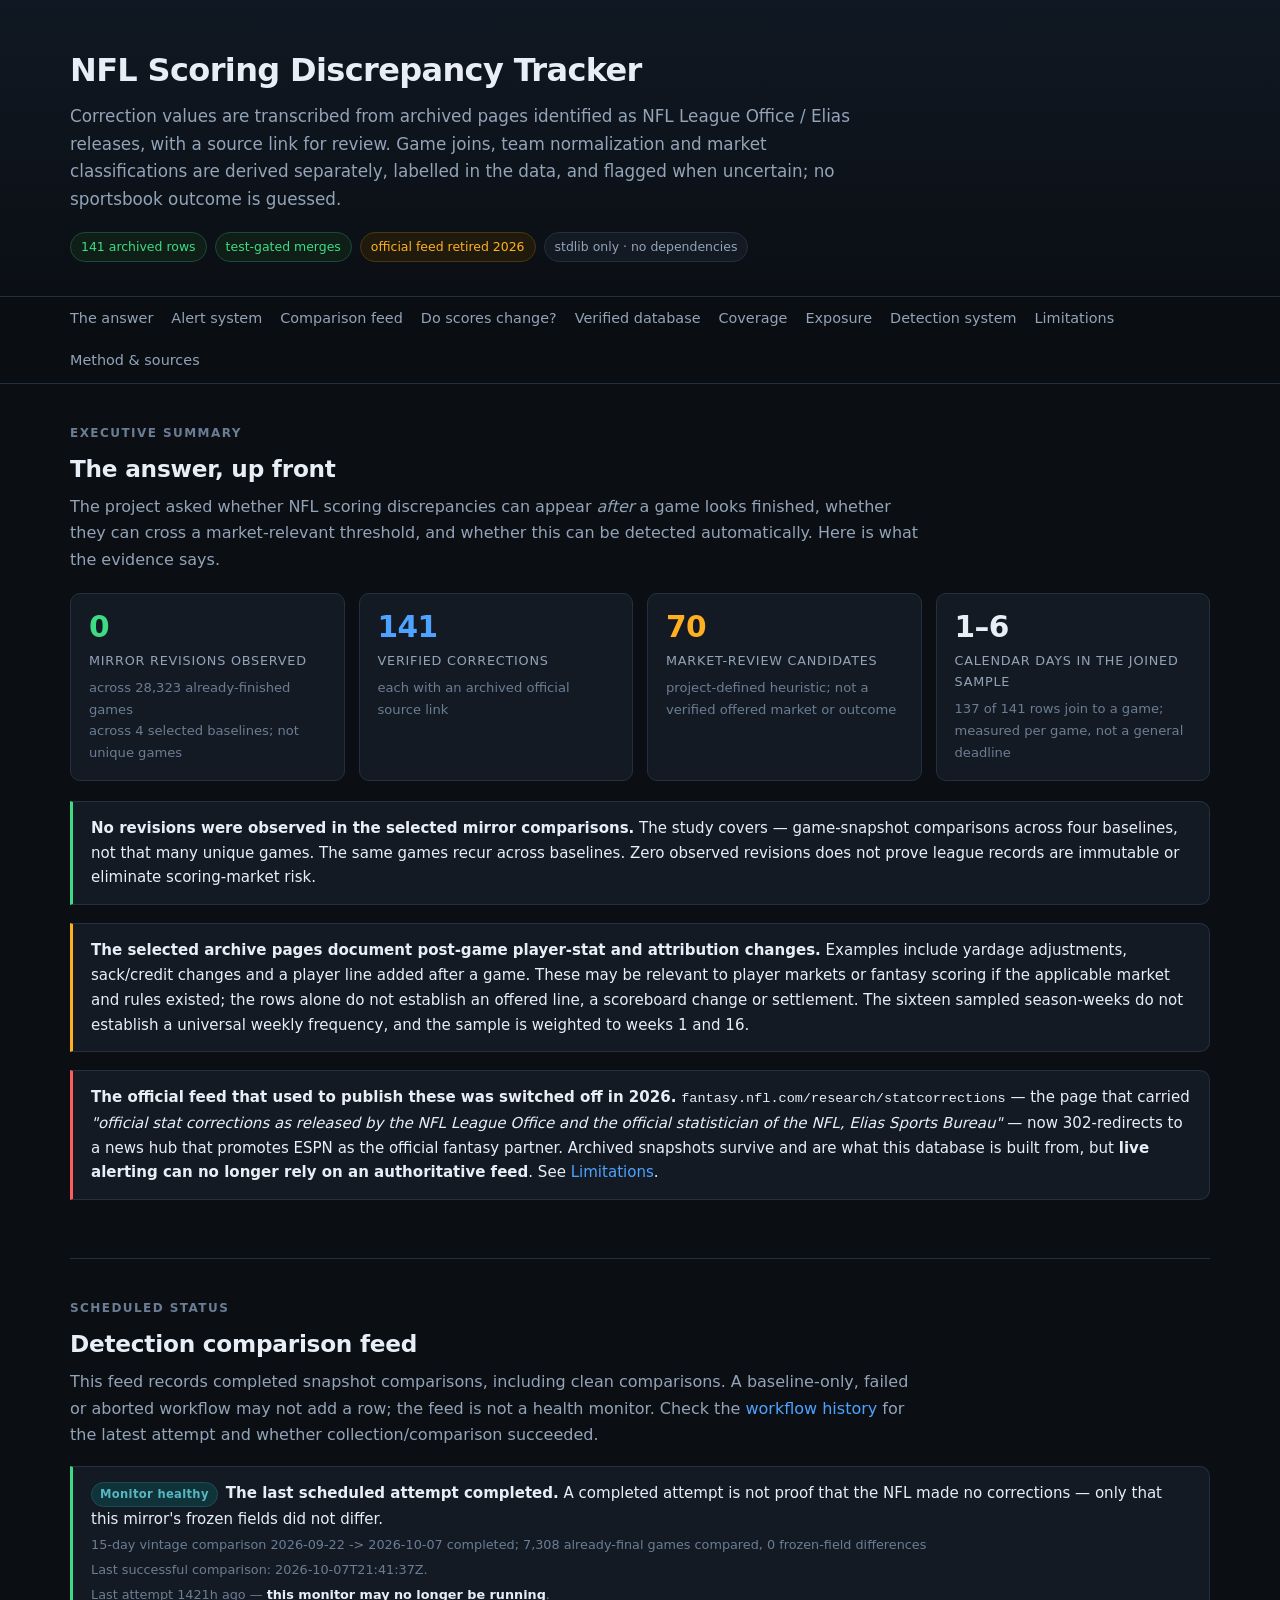
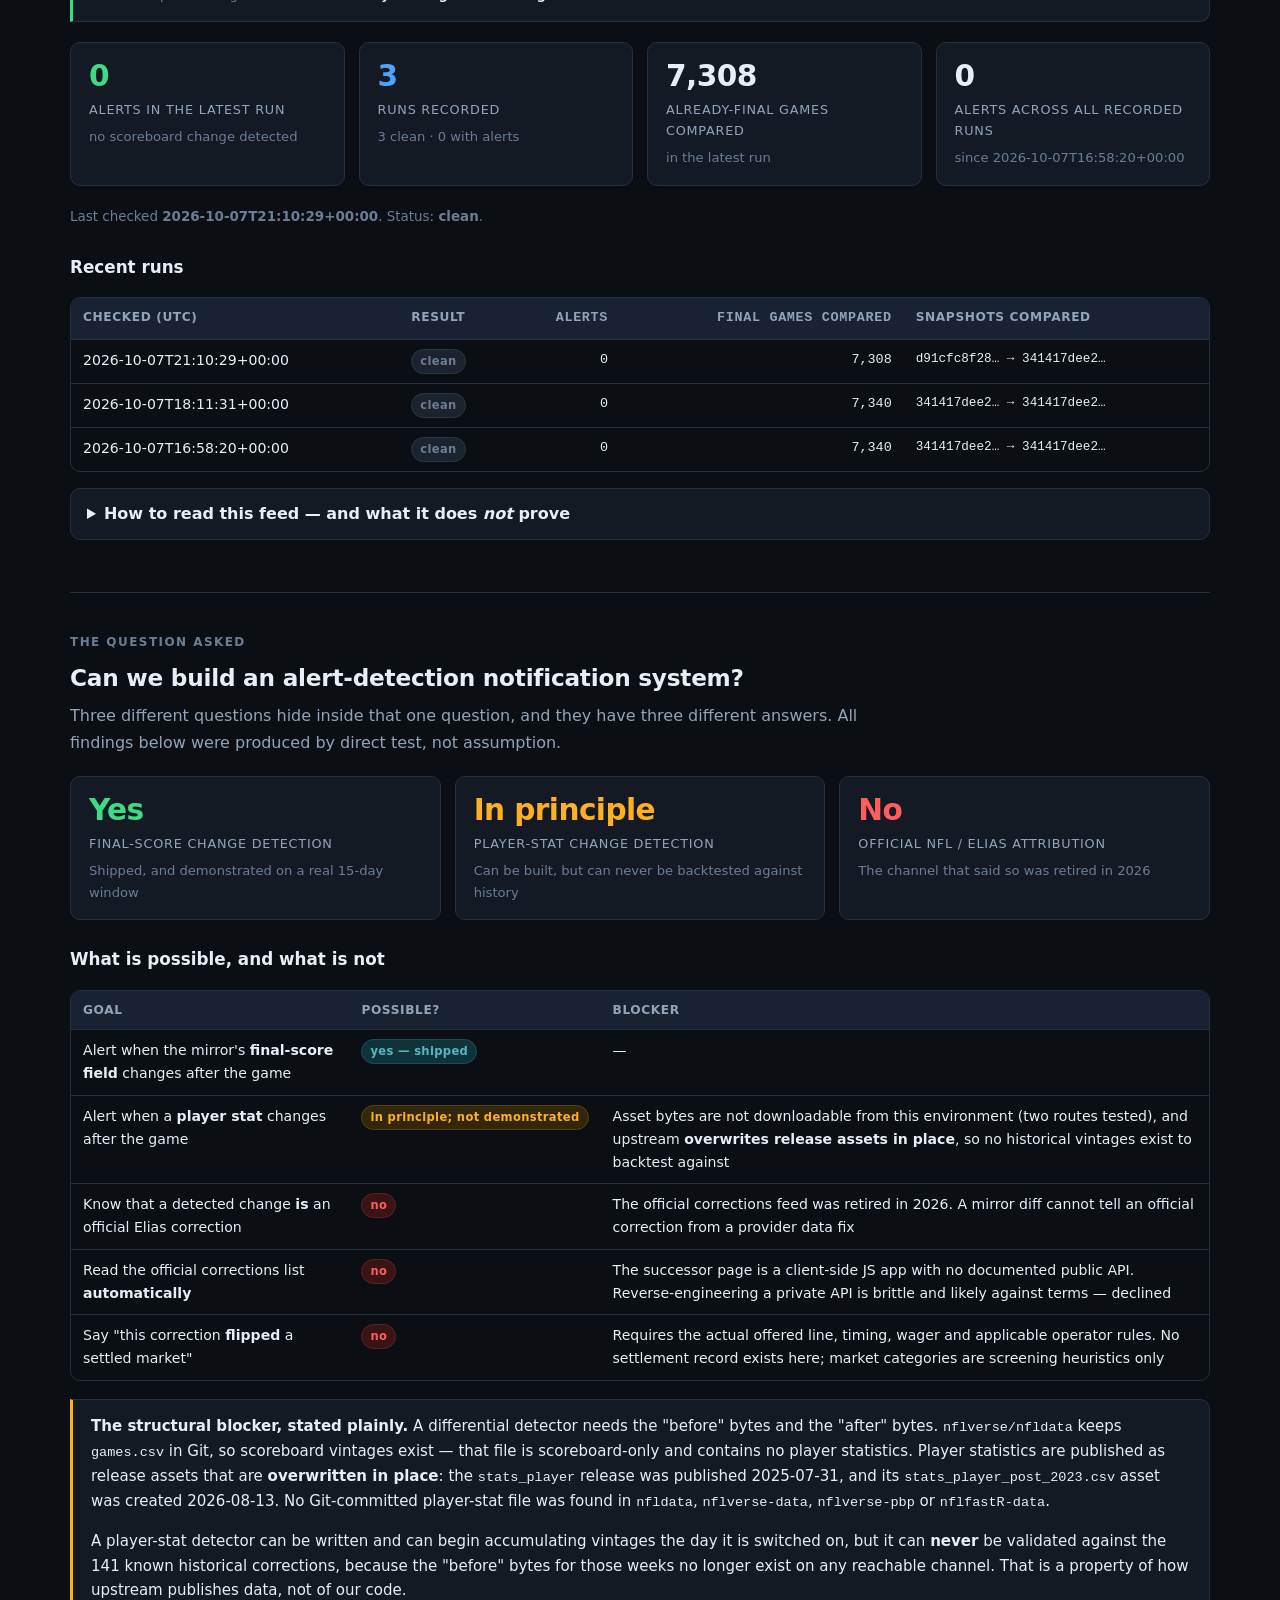
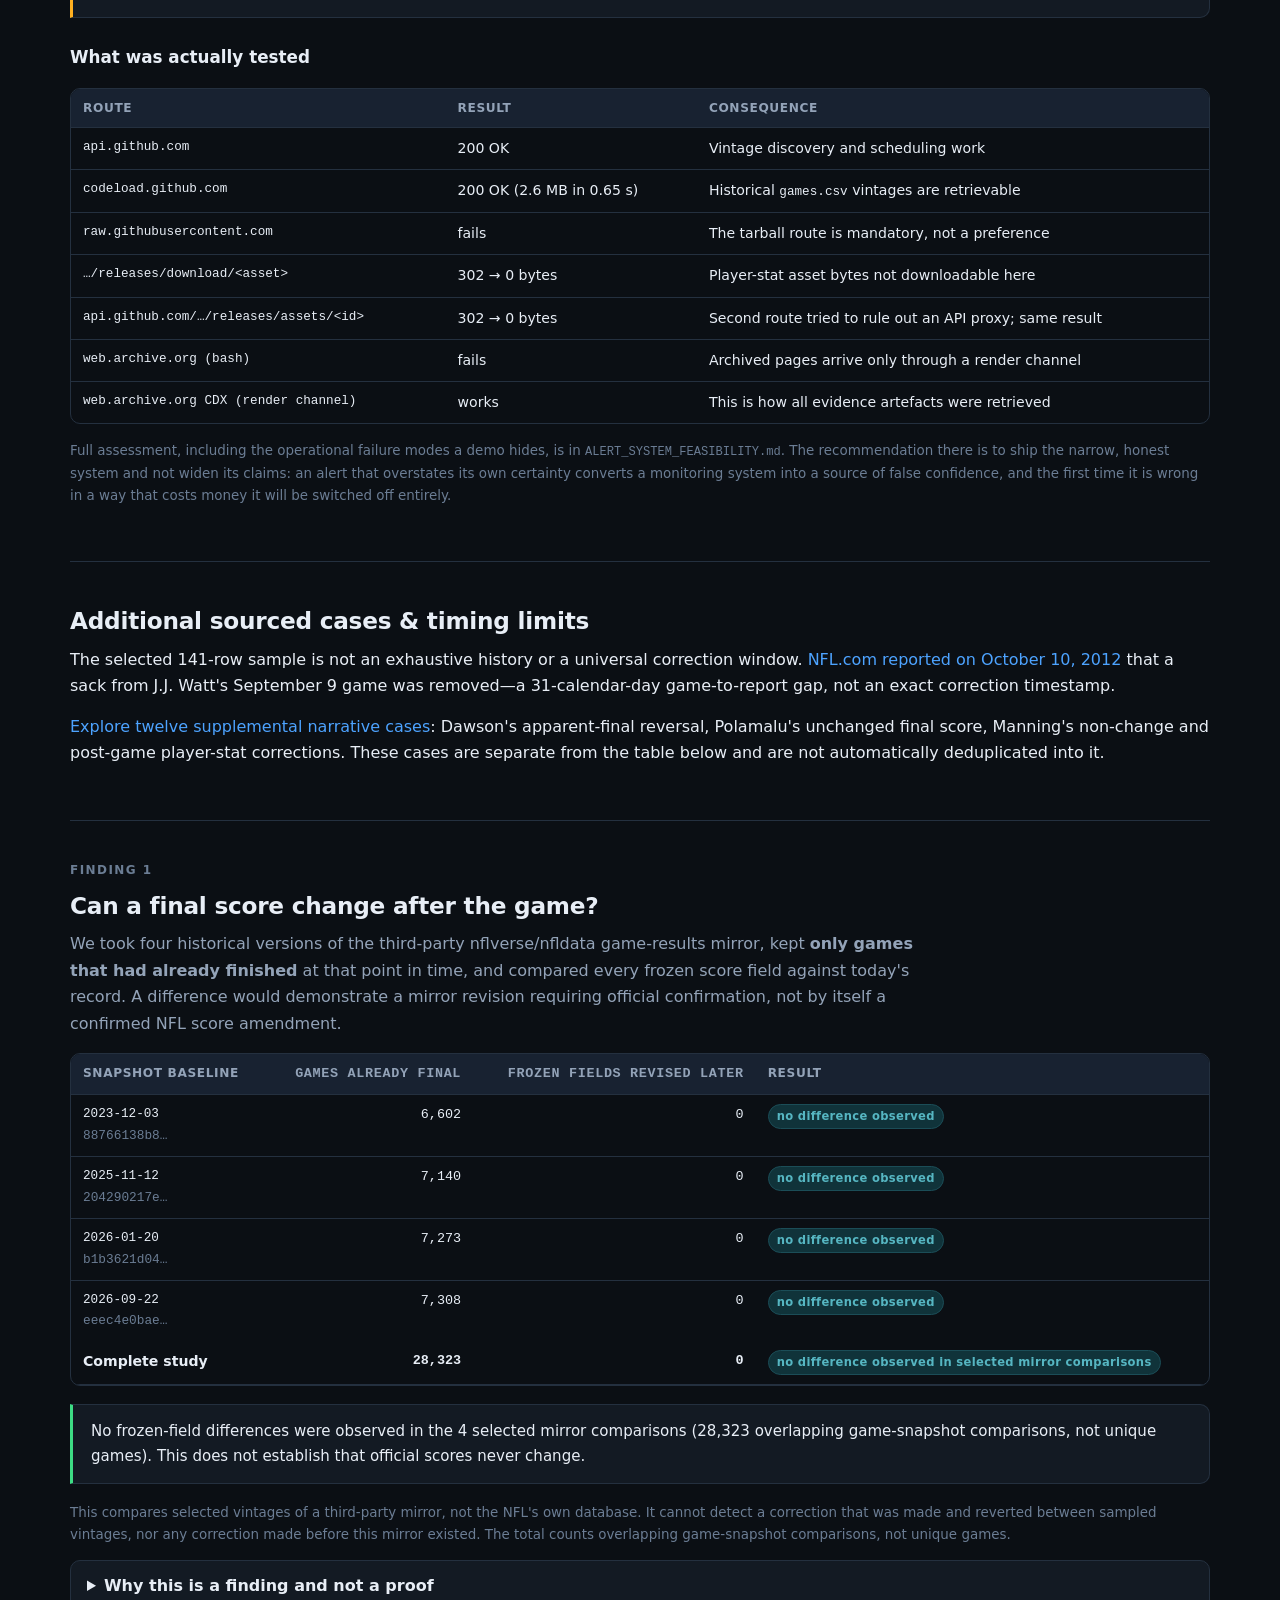
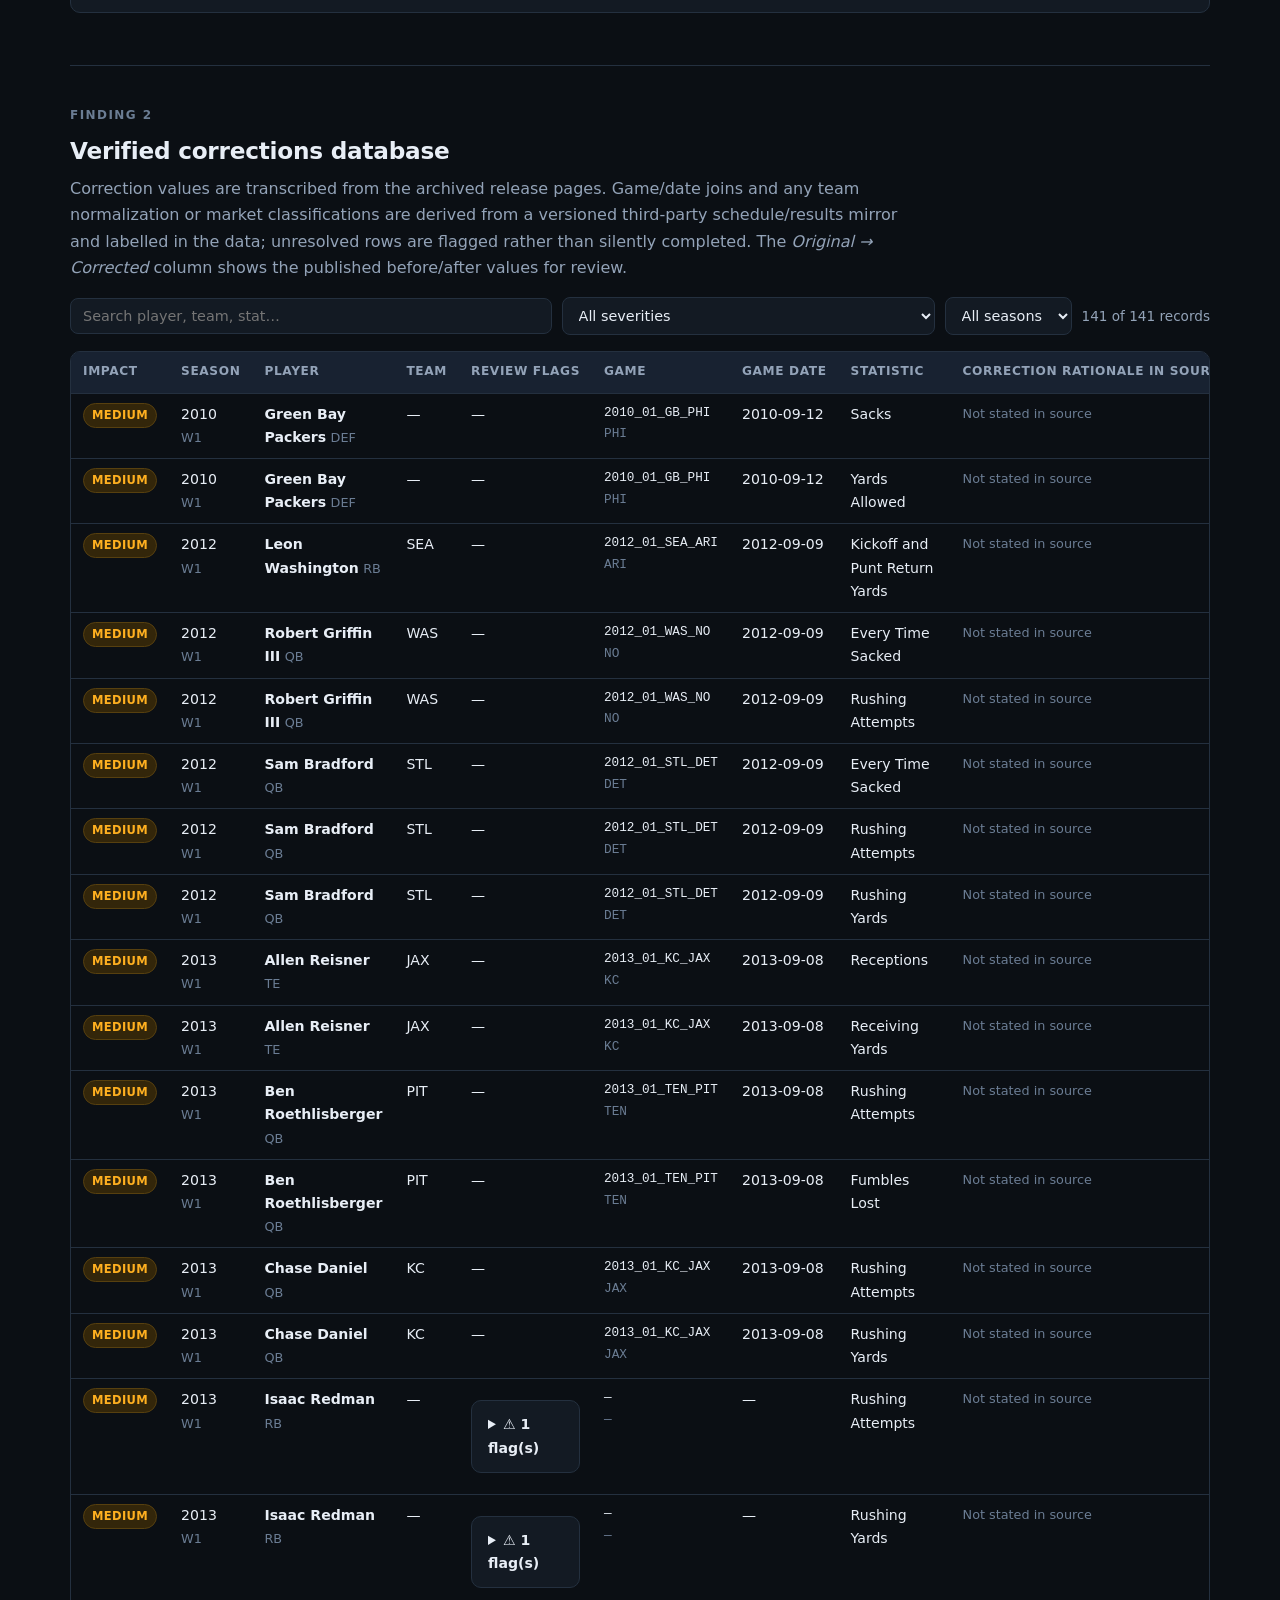
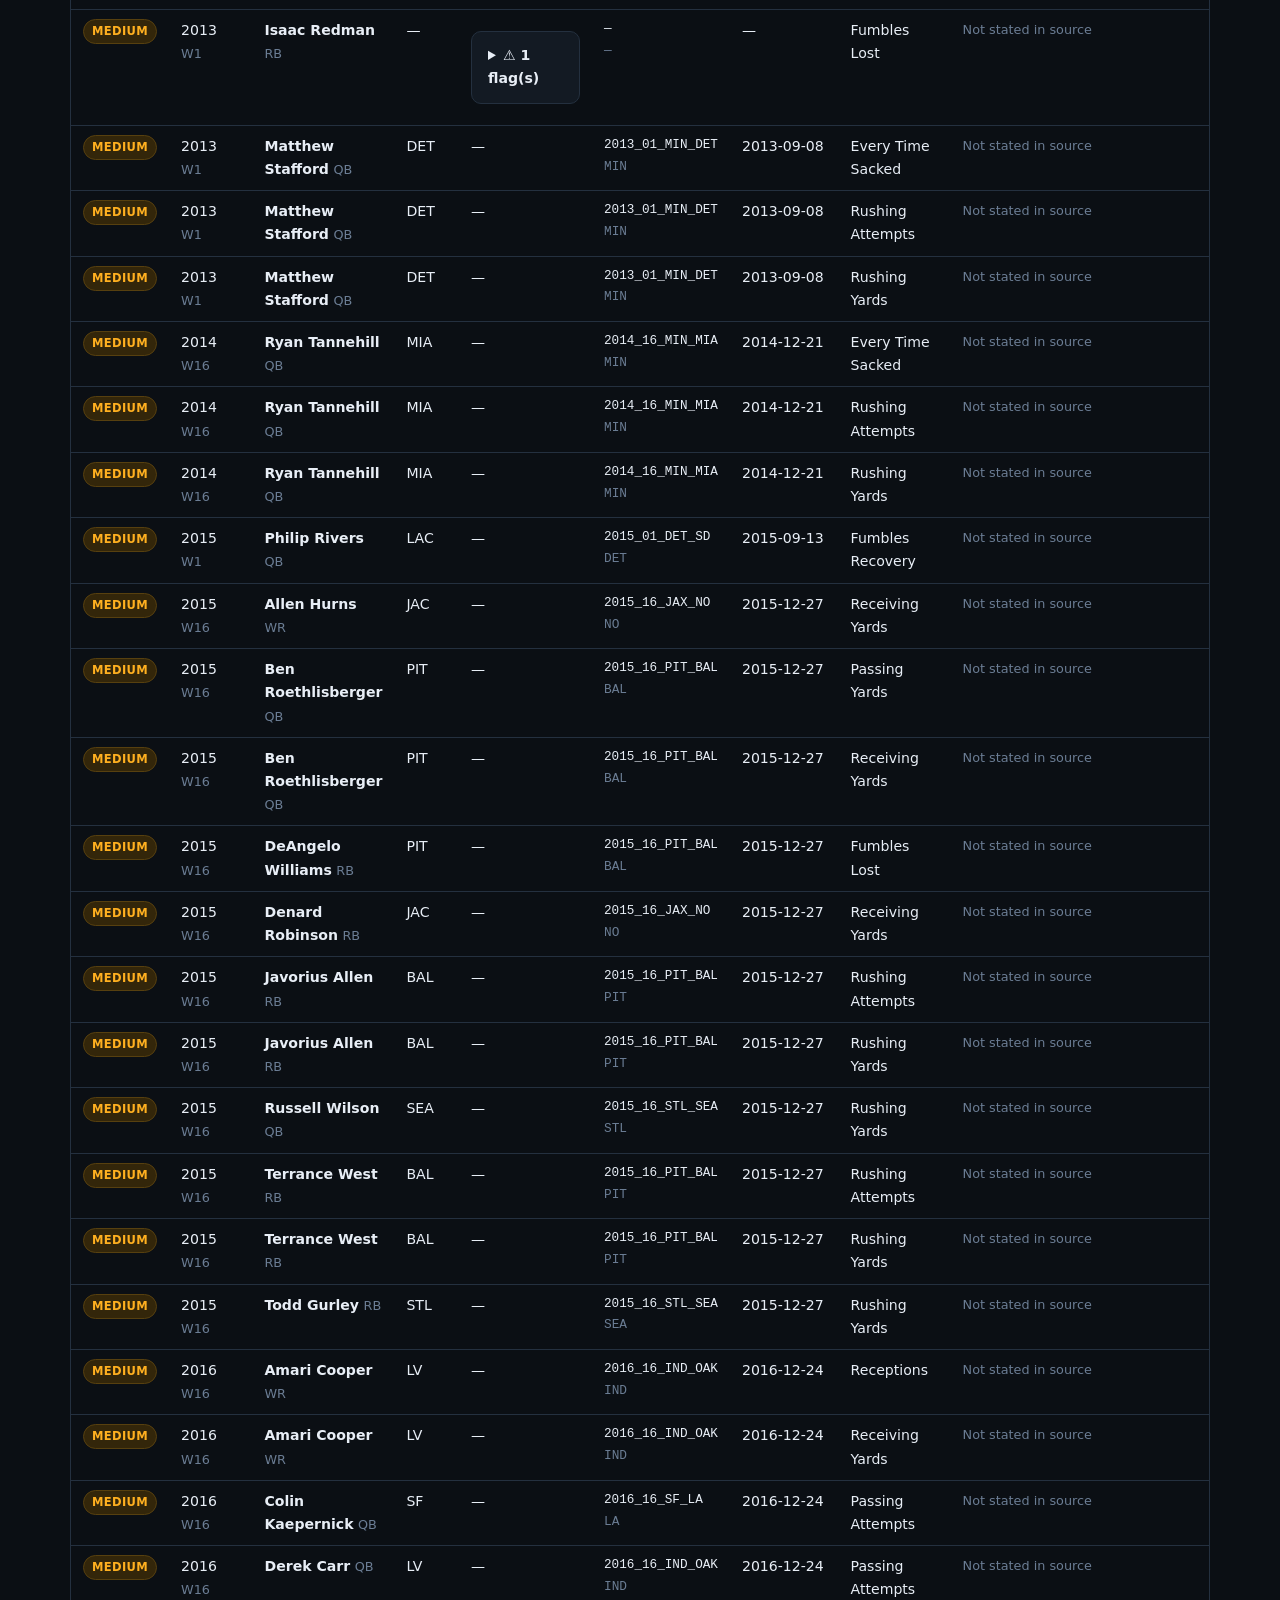
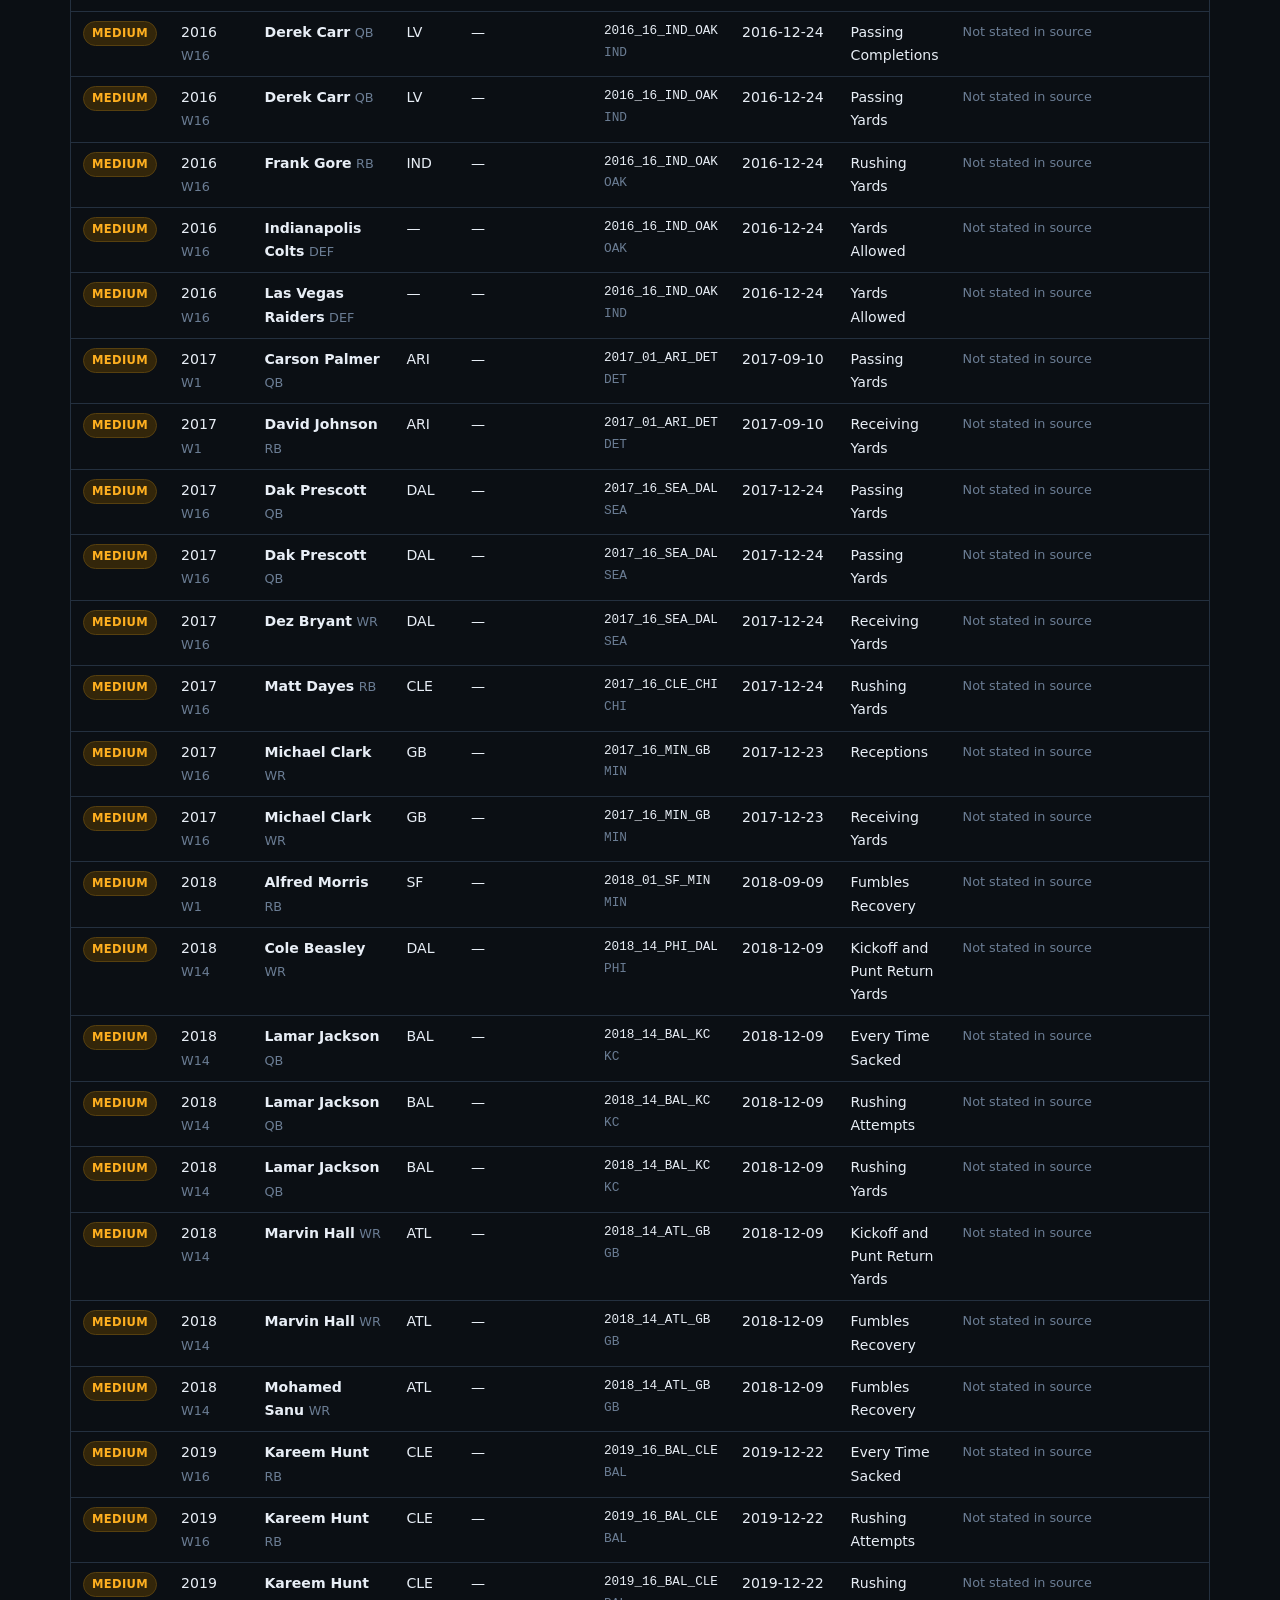
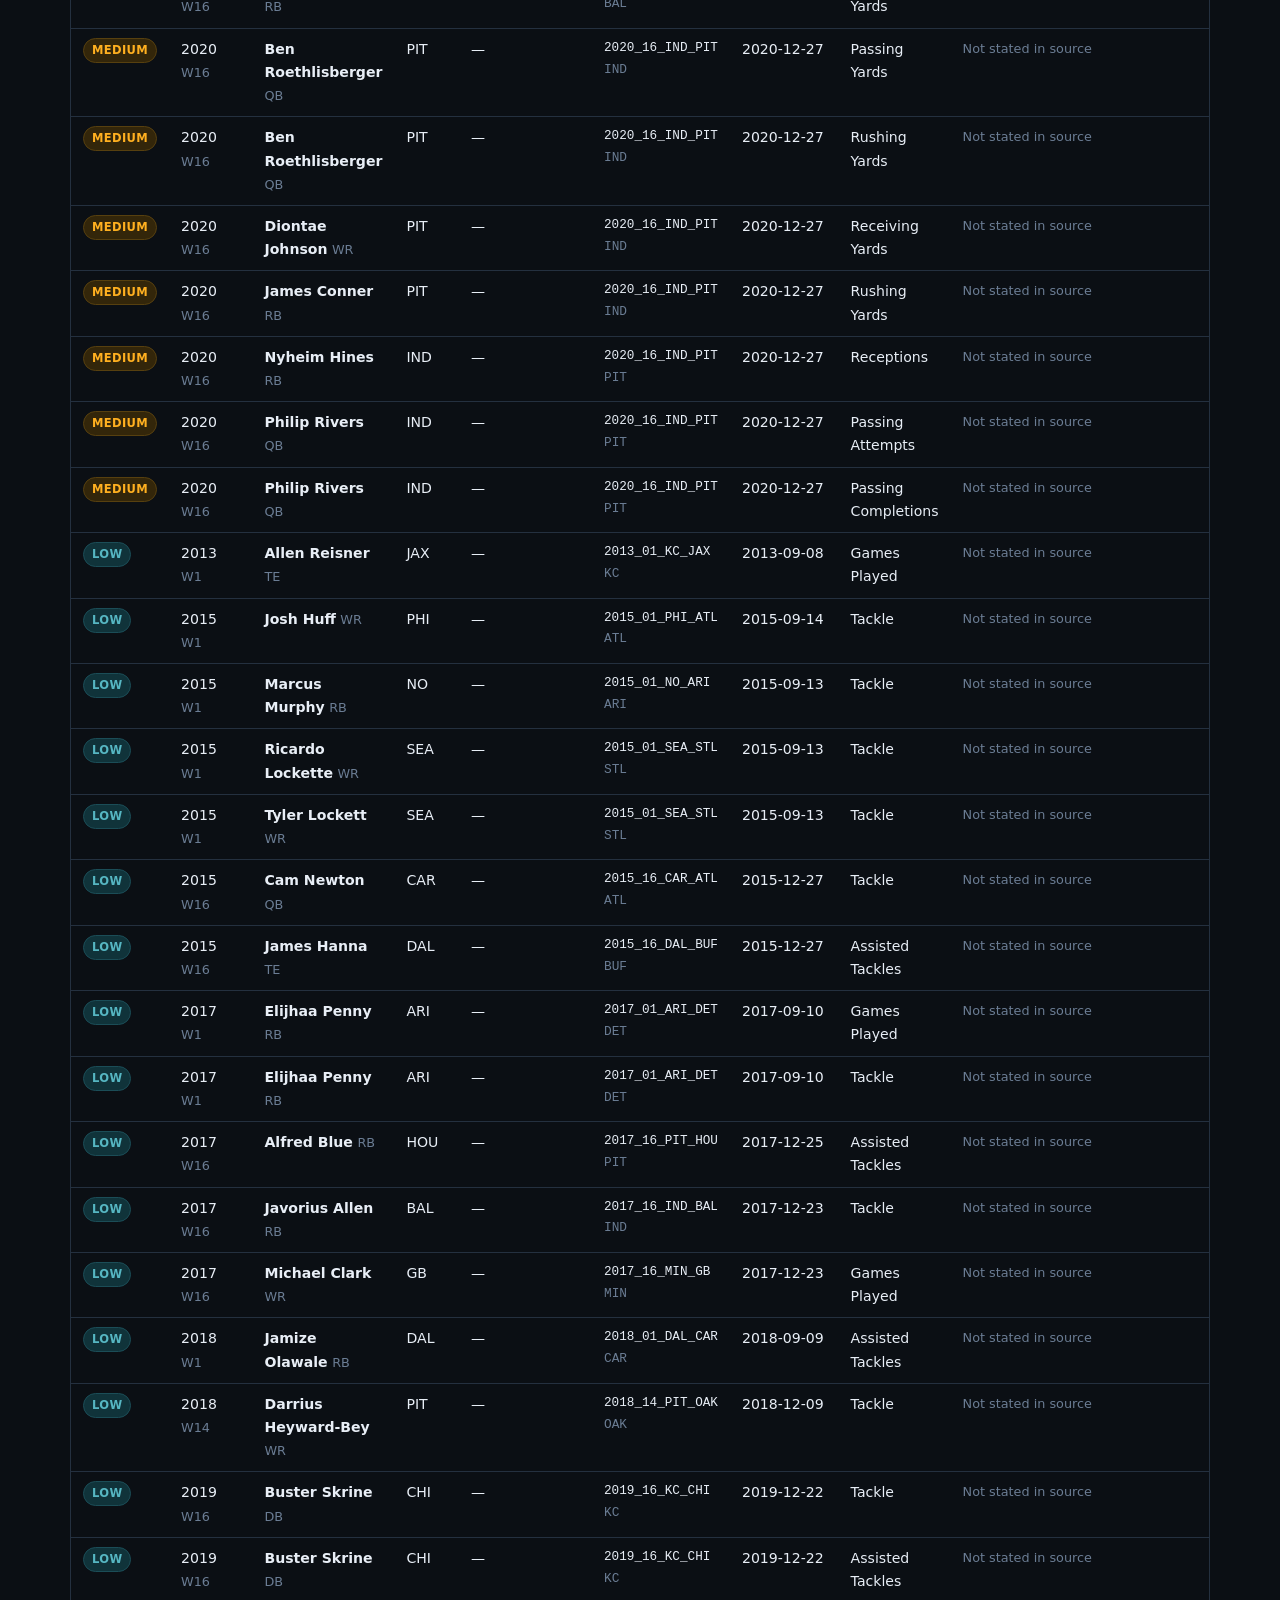
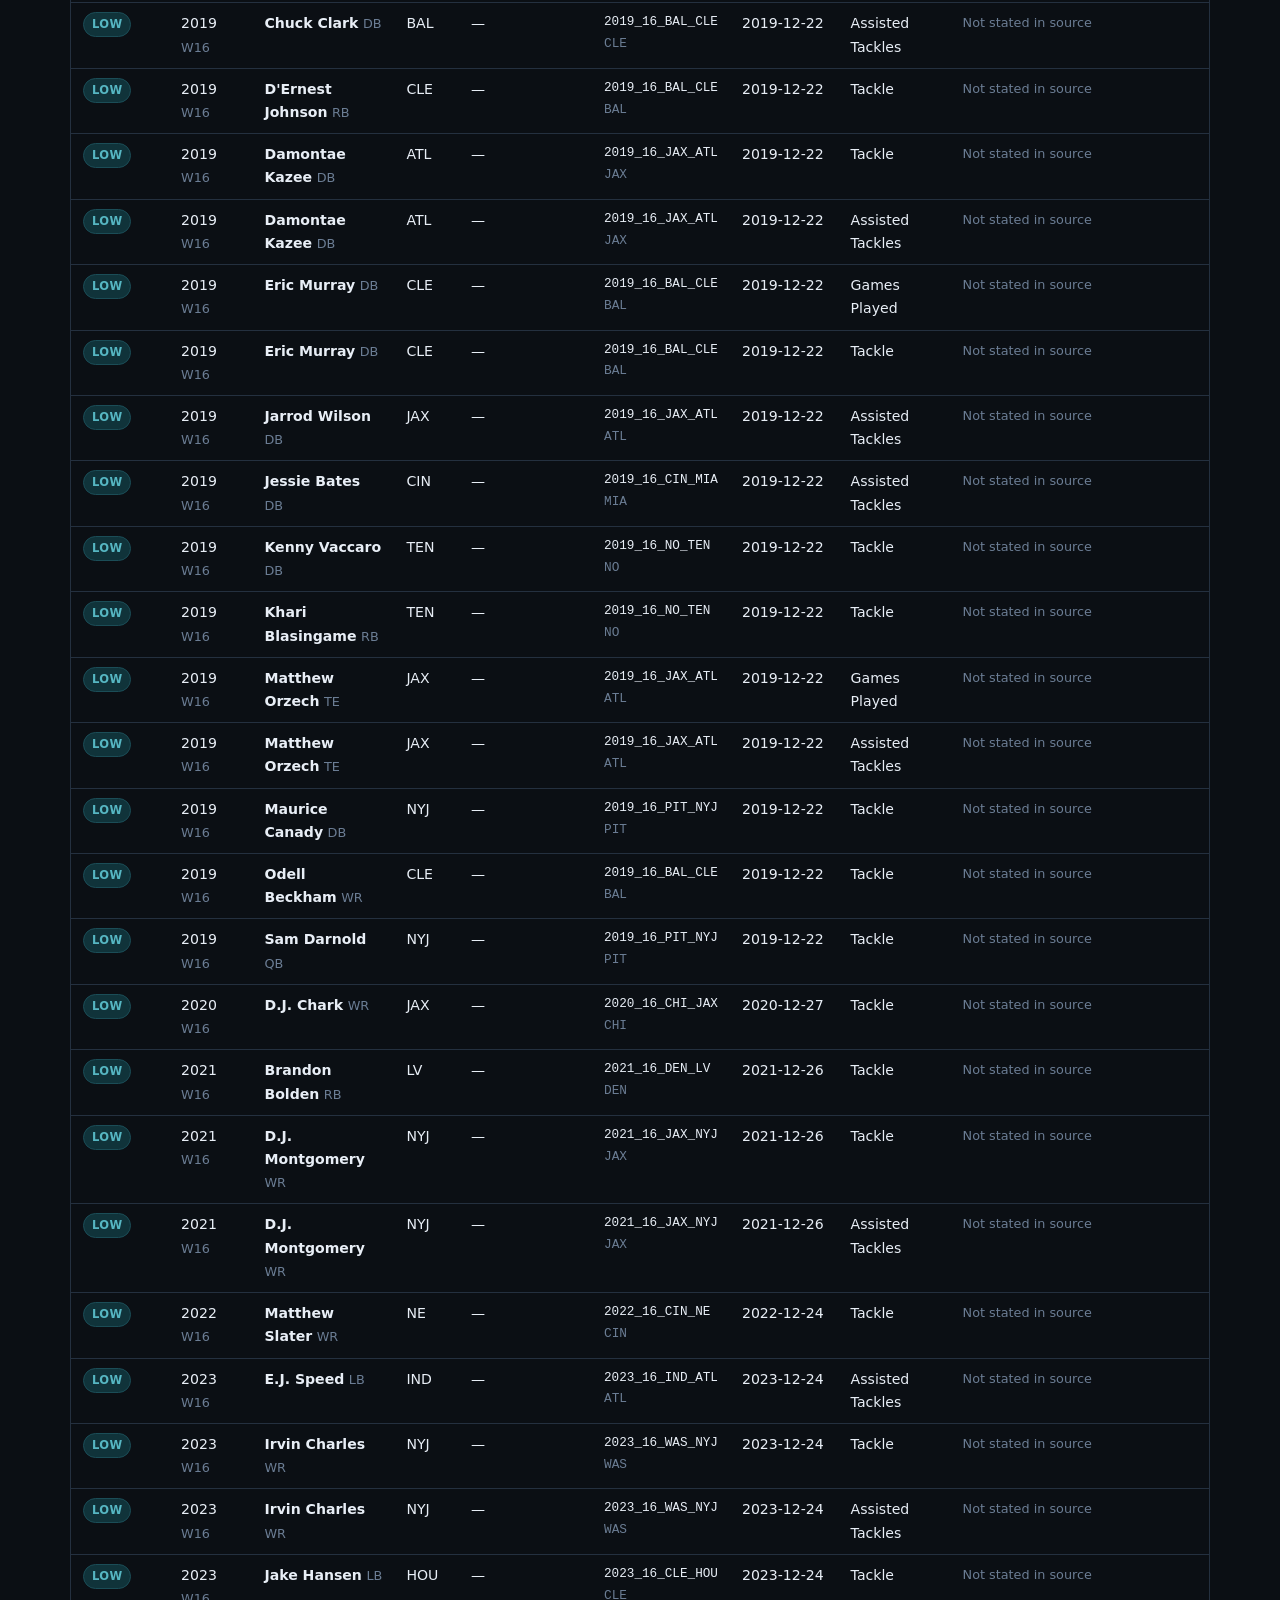
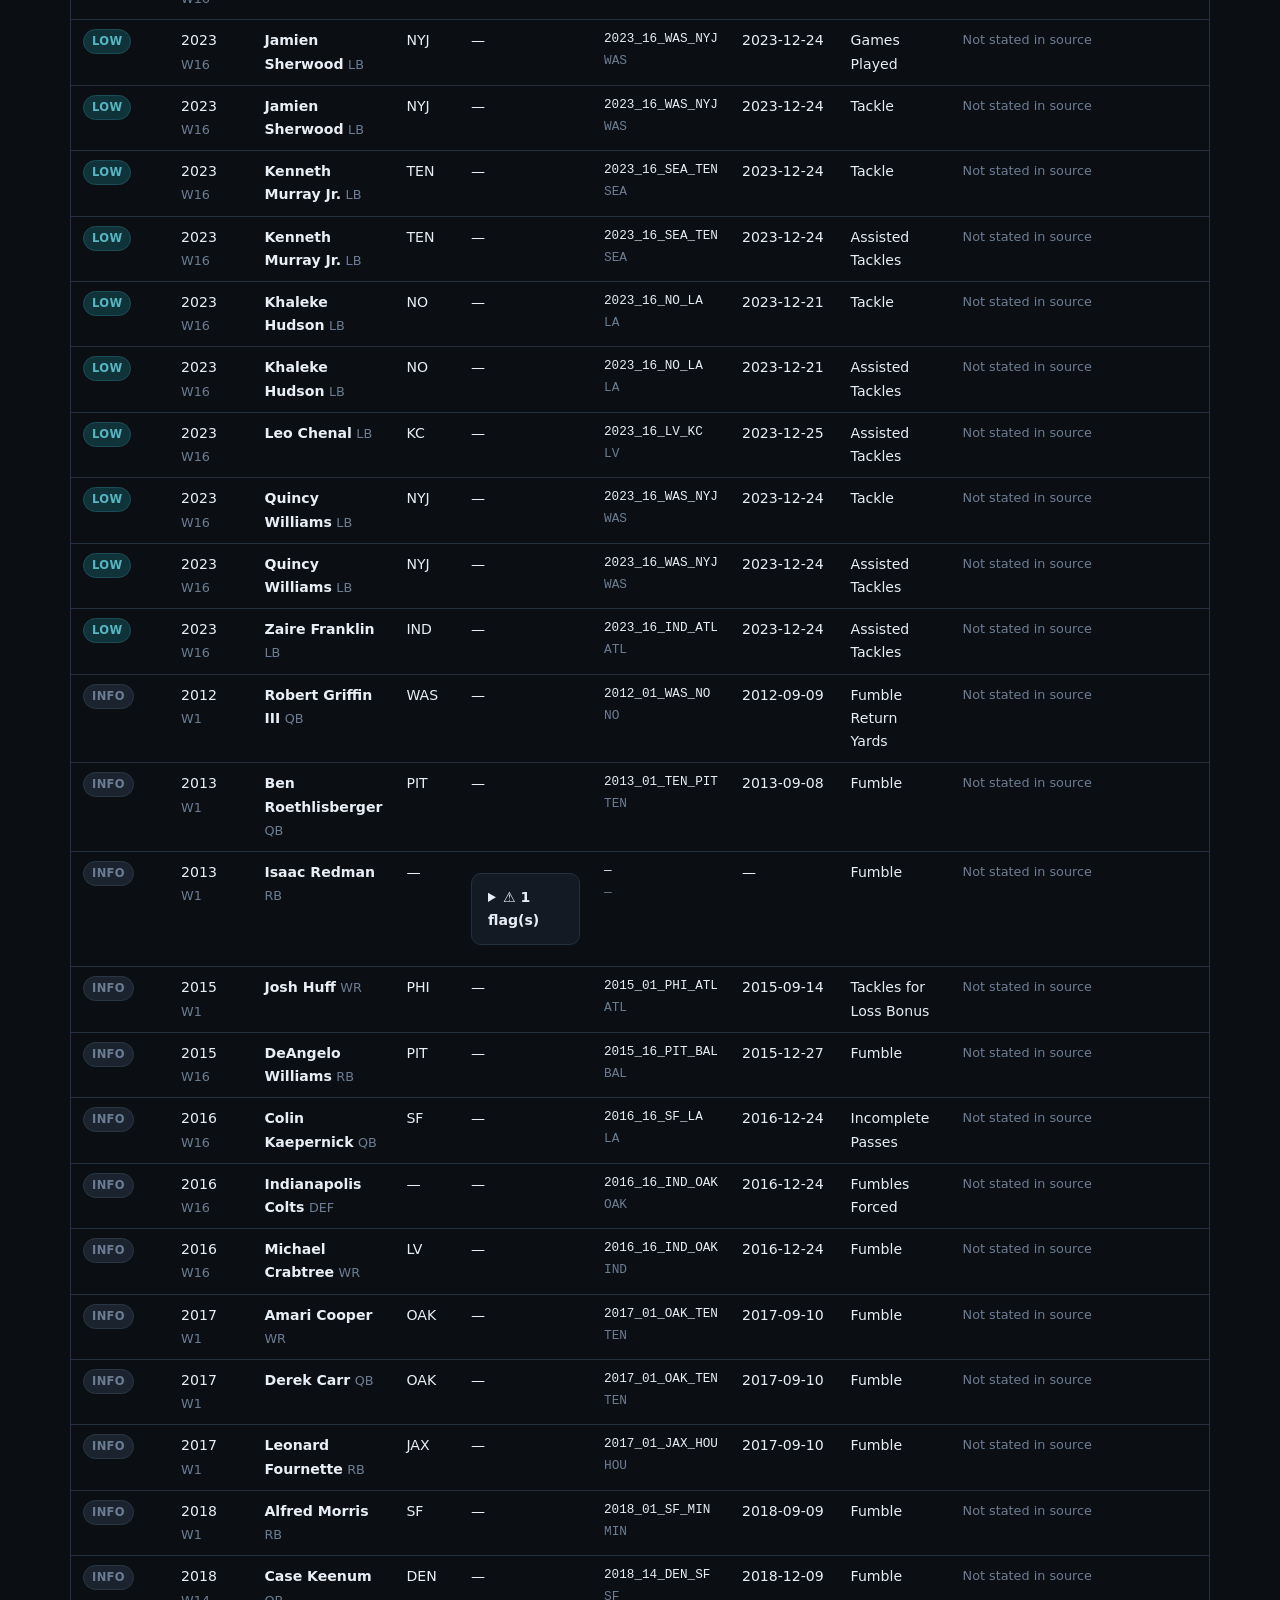
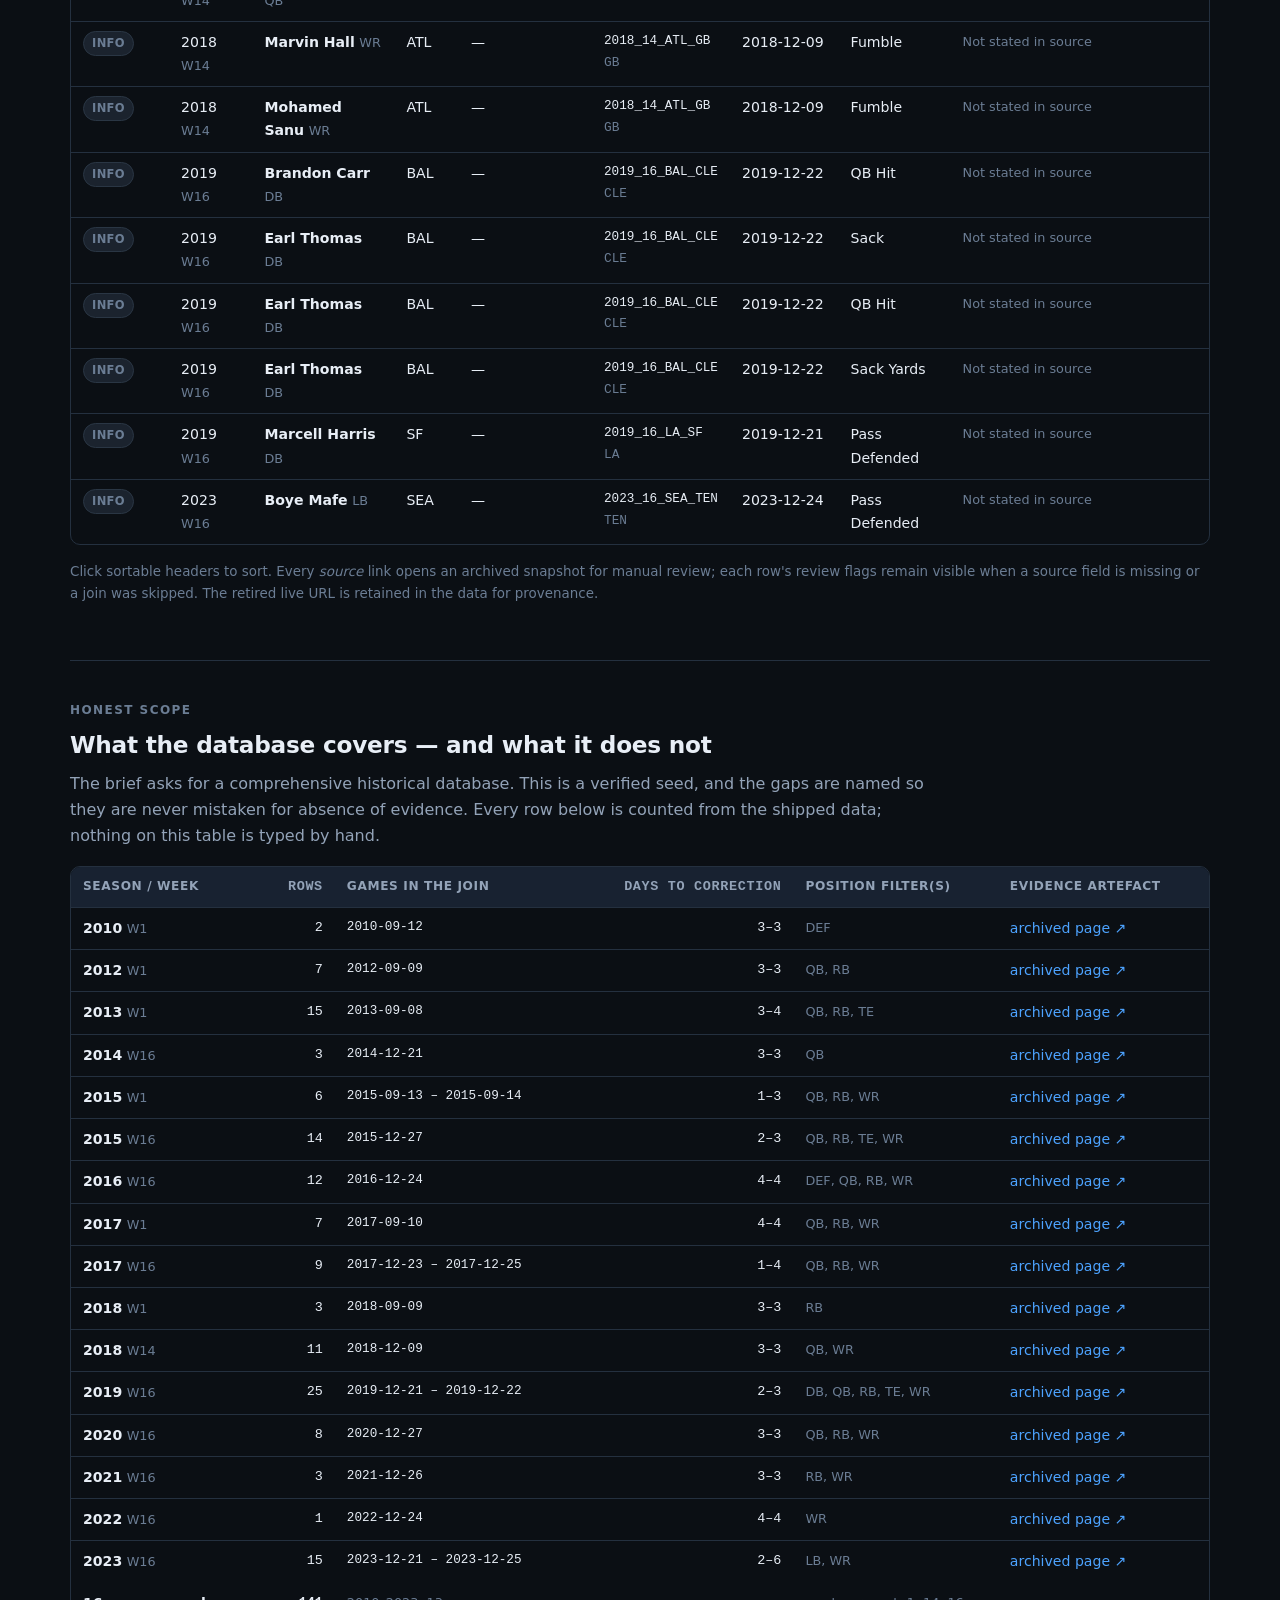
==== commit 52bb8870: "Expand verified database to 141 rows, answer the alert-system question, fix two live site bugs DATAB" ====
--- a/docs/index.html
+++ b/docs/index.html
@@ -30,9 +30,11 @@
   <div class="wrap">
     <ul>
       <li><a href="#answer">The answer</a></li>
+      <li><a href="#alertsystem">Alert system</a></li>
       <li><a href="#feed">Comparison feed</a></li>
       <li><a href="#scoreboard">Do scores change?</a></li>
       <li><a href="#database">Verified database</a></li>
+      <li><a href="#coverage">Coverage</a></li>
       <li><a href="#exposure">Exposure</a></li>
       <li><a href="#detection">Detection system</a></li>
       <li><a href="#limits">Limitations</a></li>
@@ -56,7 +58,7 @@
     <div class="card">
       <div class="num ok" id="stat-revisions">0</div>
       <div class="lbl">Mirror revisions observed</div>
-      <div class="sub">across <span id="stat-snapshots">—</span> already-finished games, checked at 4 historical points</div>
+      <div class="sub">across <span id="stat-snapshots">—</span> already-finished games<br><span id="stat-snapshots-status">—</span></div>
     </div>
     <div class="card">
       <div class="num accent" id="stat-records">—</div>
@@ -71,7 +73,7 @@
     <div class="card">
       <div class="num" id="stat-cadence">1–4</div>
       <div class="lbl">Calendar days in the joined sample</div>
-      <div class="sub">70 of 74 rows join to a game; not a general deadline</div>
+      <div class="sub">137 of 141 rows join to a game; measured per game, not a general deadline</div>
     </div>
   </div>
 
@@ -87,7 +89,8 @@
     Examples include yardage adjustments, sack/credit changes and a player line added after a game.
     These may be relevant to player markets or fantasy scoring if the applicable market and rules
     existed; the rows alone do not establish an offered line, a scoreboard change or settlement.
-    The nine sampled weeks do not establish a universal weekly frequency.</p>
+    The sixteen sampled season-weeks do not establish a universal weekly frequency, and
+    the sample is weighted to weeks 1 and 16.</p>
   </div>
 
   <div class="callout bad">
@@ -110,6 +113,8 @@
     <a href="https://github.com/buffedlizard55-lab/SCORINGDISCREPNFL/actions/workflows/detect.yml">workflow history</a>
     for the latest attempt and whether collection/comparison succeeded.
   </p>
+
+  <div class="callout" id="health-banner"></div>
 
   <div class="cards" id="feed-cards"></div>
 
@@ -152,6 +157,107 @@
   </details>
 </section>
 
+<!-- ================= ALERT SYSTEM FEASIBILITY ================= -->
+<section id="alertsystem">
+  <h2><span class="kicker">The question asked</span>Can we build an alert-detection notification system?</h2>
+  <p class="lede">
+    Three different questions hide inside that one question, and they have three different
+    answers. All findings below were produced by direct test, not assumption.
+  </p>
+
+  <div class="cards">
+    <div class="card">
+      <div class="num ok">Yes</div>
+      <div class="lbl">Final-score change detection</div>
+      <div class="sub">Shipped, and demonstrated on a real 15-day window</div>
+    </div>
+    <div class="card">
+      <div class="num warn">In principle</div>
+      <div class="lbl">Player-stat change detection</div>
+      <div class="sub">Can be built, but can never be backtested against history</div>
+    </div>
+    <div class="card">
+      <div class="num bad">No</div>
+      <div class="lbl">Official NFL / Elias attribution</div>
+      <div class="sub">The channel that said so was retired in 2026</div>
+    </div>
+  </div>
+
+  <h3>What is possible, and what is not</h3>
+  <div class="table-wrap">
+    <table>
+      <thead><tr><th>Goal</th><th>Possible?</th><th>Blocker</th></tr></thead>
+      <tbody>
+        <tr>
+          <td>Alert when the mirror's <strong>final-score field</strong> changes after the game</td>
+          <td><span class="pill sev-1">yes — shipped</span></td>
+          <td>—</td>
+        </tr>
+        <tr>
+          <td>Alert when a <strong>player stat</strong> changes after the game</td>
+          <td><span class="pill sev-2">in principle; not demonstrated</span></td>
+          <td>Asset bytes are not downloadable from this environment (two routes tested), and upstream <strong>overwrites release assets in place</strong>, so no historical vintages exist to backtest against</td>
+        </tr>
+        <tr>
+          <td>Know that a detected change <strong>is</strong> an official Elias correction</td>
+          <td><span class="pill sev-3">no</span></td>
+          <td>The official corrections feed was retired in 2026. A mirror diff cannot tell an official correction from a provider data fix</td>
+        </tr>
+        <tr>
+          <td>Read the official corrections list <strong>automatically</strong></td>
+          <td><span class="pill sev-3">no</span></td>
+          <td>The successor page is a client-side JS app with no documented public API. Reverse-engineering a private API is brittle and likely against terms — declined</td>
+        </tr>
+        <tr>
+          <td>Say "this correction <strong>flipped</strong> a settled market"</td>
+          <td><span class="pill sev-3">no</span></td>
+          <td>Requires the actual offered line, timing, wager and applicable operator rules. No settlement record exists here; market categories are screening heuristics only</td>
+        </tr>
+      </tbody>
+    </table>
+  </div>
+
+  <div class="callout warn">
+    <p><strong>The structural blocker, stated plainly.</strong> A differential detector needs the
+    "before" bytes and the "after" bytes. <code>nflverse/nfldata</code> keeps <code>games.csv</code>
+    in Git, so scoreboard vintages exist — that file is scoreboard-only and contains no player
+    statistics. Player statistics are published as release assets that are
+    <strong>overwritten in place</strong>: the <code>stats_player</code> release was published
+    2025-07-31, and its <code>stats_player_post_2023.csv</code> asset was created 2026-08-13.
+    No Git-committed player-stat file was found in <code>nfldata</code>,
+    <code>nflverse-data</code>, <code>nflverse-pbp</code> or <code>nflfastR-data</code>.</p>
+    <p>A player-stat detector can be written and can begin accumulating vintages the day it is
+    switched on, but it can <strong>never</strong> be validated against the
+    <span id="stat-records-2">—</span> known historical corrections, because the "before" bytes for
+    those weeks no longer exist on any reachable channel. That is a property of how upstream
+    publishes data, not of our code.</p>
+  </div>
+
+  <h3>What was actually tested</h3>
+  <div class="table-wrap">
+    <table>
+      <thead><tr><th>Route</th><th>Result</th><th>Consequence</th></tr></thead>
+      <tbody>
+        <tr><td class="mono">api.github.com</td><td>200 OK</td><td>Vintage discovery and scheduling work</td></tr>
+        <tr><td class="mono">codeload.github.com</td><td>200 OK (2.6 MB in 0.65 s)</td><td>Historical <code>games.csv</code> vintages are retrievable</td></tr>
+        <tr><td class="mono">raw.githubusercontent.com</td><td>fails</td><td>The tarball route is mandatory, not a preference</td></tr>
+        <tr><td class="mono">…/releases/download/&lt;asset&gt;</td><td>302 → 0 bytes</td><td>Player-stat asset bytes not downloadable here</td></tr>
+        <tr><td class="mono">api.github.com/…/releases/assets/&lt;id&gt;</td><td>302 → 0 bytes</td><td>Second route tried to rule out an API proxy; same result</td></tr>
+        <tr><td class="mono">web.archive.org (bash)</td><td>fails</td><td>Archived pages arrive only through a render channel</td></tr>
+        <tr><td class="mono">web.archive.org CDX (render channel)</td><td>works</td><td>This is how all evidence artefacts were retrieved</td></tr>
+      </tbody>
+    </table>
+  </div>
+
+  <p class="footnote">
+    Full assessment, including the operational failure modes a demo hides, is in
+    <code>ALERT_SYSTEM_FEASIBILITY.md</code>. The recommendation there is to ship the narrow,
+    honest system and not widen its claims: an alert that overstates its own certainty converts a
+    monitoring system into a source of false confidence, and the first time it is wrong in a way
+    that costs money it will be switched off entirely.
+  </p>
+</section>
+
 <!-- ================= SCOREBOARD ================= -->
 <section id="supplemental">
   <h2>Additional sourced cases &amp; timing limits</h2>
@@ -184,6 +290,7 @@
       <tfoot></tfoot>
     </table>
   </div>
+  <div class="callout" id="integrity-callout"></div>
   <p class="footnote" id="integrity-caveat"></p>
   <details>
     <summary>Why this is a finding and not a proof</summary>
@@ -244,6 +351,47 @@
   </p>
 </section>
 
+<!-- ================= COVERAGE ================= -->
+<section id="coverage">
+  <h2><span class="kicker">Honest scope</span>What the database covers — and what it does not</h2>
+  <p class="lede">
+    The brief asks for a comprehensive historical database. This is a verified seed, and the gaps
+    are named so they are never mistaken for absence of evidence. Every row below is counted from
+    the shipped data; nothing on this table is typed by hand.
+  </p>
+
+  <div class="table-wrap">
+    <table id="tbl-coverage">
+      <thead>
+        <tr>
+          <th>Season / week</th>
+          <th class="num">Rows</th>
+          <th>Games in the join</th>
+          <th class="num">Days to correction</th>
+          <th>Position filter(s)</th>
+          <th>Evidence artefact</th>
+        </tr>
+      </thead>
+      <tbody></tbody>
+      <tfoot></tfoot>
+    </table>
+  </div>
+
+  <div class="callout bad">
+    <p><strong>Named gaps.</strong> <span id="coverage-gaps"></span> These are stated rather than
+    hidden: until they are filled, no claim about how frequently corrections occur is supportable,
+    because the sample is deliberately weighted to weeks 1 and 16.</p>
+  </div>
+
+  <div class="callout">
+    <p><strong>Two weeks in the evidence set are deliberately empty.</strong> The archived pages for
+    2024 week 16 and 2025 week 1 render the literal string
+    <code>No stat corrections to display</code> under the All-Offense filter. They are stored as
+    negative observations so that "seasons 2010–2025 are represented" is never read as "every season
+    and week has corrections". Post-game corrections are not a weekly guarantee.</p>
+  </div>
+</section>
+
 <!-- ================= ROW DETAIL ================= -->
 <section id="detail">
   <h2><span class="kicker">Finding 3</span>The cases worth understanding</h2>
@@ -271,7 +419,12 @@
     <code>data/market_sensitivity_2025_2026.csv</code>.</p>
   </div>
   <h3>Zero-distance absolute-margin / spread-size matches</h3>
-  <p class="footnote">These are arithmetic matches of absolute values, not verified pushes. Settlement and the effect of any hypothetical correction are not modeled.</p>
+  <p class="lede">
+    <strong><span id="zero-margin-count">—</span></strong> game(s) in this window had an absolute
+    final margin exactly equal to the absolute spread magnitude. These are arithmetic matches of
+    absolute values, <strong>not verified pushes</strong>. Settlement, side, prices and the effect of
+    any hypothetical correction are not modeled.
+  </p>
   <div class="table-wrap">
     <table id="tbl-push">
       <thead>
@@ -300,7 +453,7 @@
       <thead><tr><th>Capability</th><th>Status</th><th>Why</th></tr></thead>
       <tbody>
         <tr><td>Compare frozen scoreboard fields between snapshots</td><td><span class="pill sev-2">implemented; narrow</span></td><td>Works on two valid third-party mirror snapshots; transient/reverted changes between polls can be missed</td></tr>
-        <tr><td>Detect a player-stat change after the game</td><td><span class="pill sev-3">not yet implemented end-to-end</span></td><td>Download helpers exist, but no validated vintage adapter, identity mapping or historical-correction backtest is shipped</td></tr>
+        <tr><td>Detect a player-stat change after the game</td><td><span class="pill sev-3">not implemented; backtest not achievable</span></td><td>Download helpers exist, but there is no validated vintage adapter or identity mapping — and upstream <strong>overwrites player-stat release assets in place</strong>, so the historical "before" bytes needed for a backtest no longer exist on any reachable channel</td></tr>
         <tr><td>Read the official corrections list automatically</td><td><span class="pill sev-3">not available here</span></td><td>The legacy feed was retired; the successor page has no documented public API used by this project</td></tr>
         <tr><td>Attribute a mirror change to NFL/Elias</td><td><span class="pill sev-3">not reliably</span></td><td>No independent corroboration source is integrated; agreement between correlated providers would still not prove official attribution</td></tr>
       </tbody>
--- a/docs/styles.css
+++ b/docs/styles.css
@@ -104,6 +104,7 @@
 .card .num.accent { color: var(--accent); }
 .card .num.ok { color: var(--ok); }
 .card .num.warn { color: var(--sev2); }
+.card .num.bad { color: var(--sev3); }
 .card .lbl { font-size: 0.8rem; color: var(--muted); text-transform: uppercase; letter-spacing: 0.06em; margin-top: 6px; }
 .card .sub { font-size: 0.82rem; color: var(--dim); margin-top: 6px; }
 
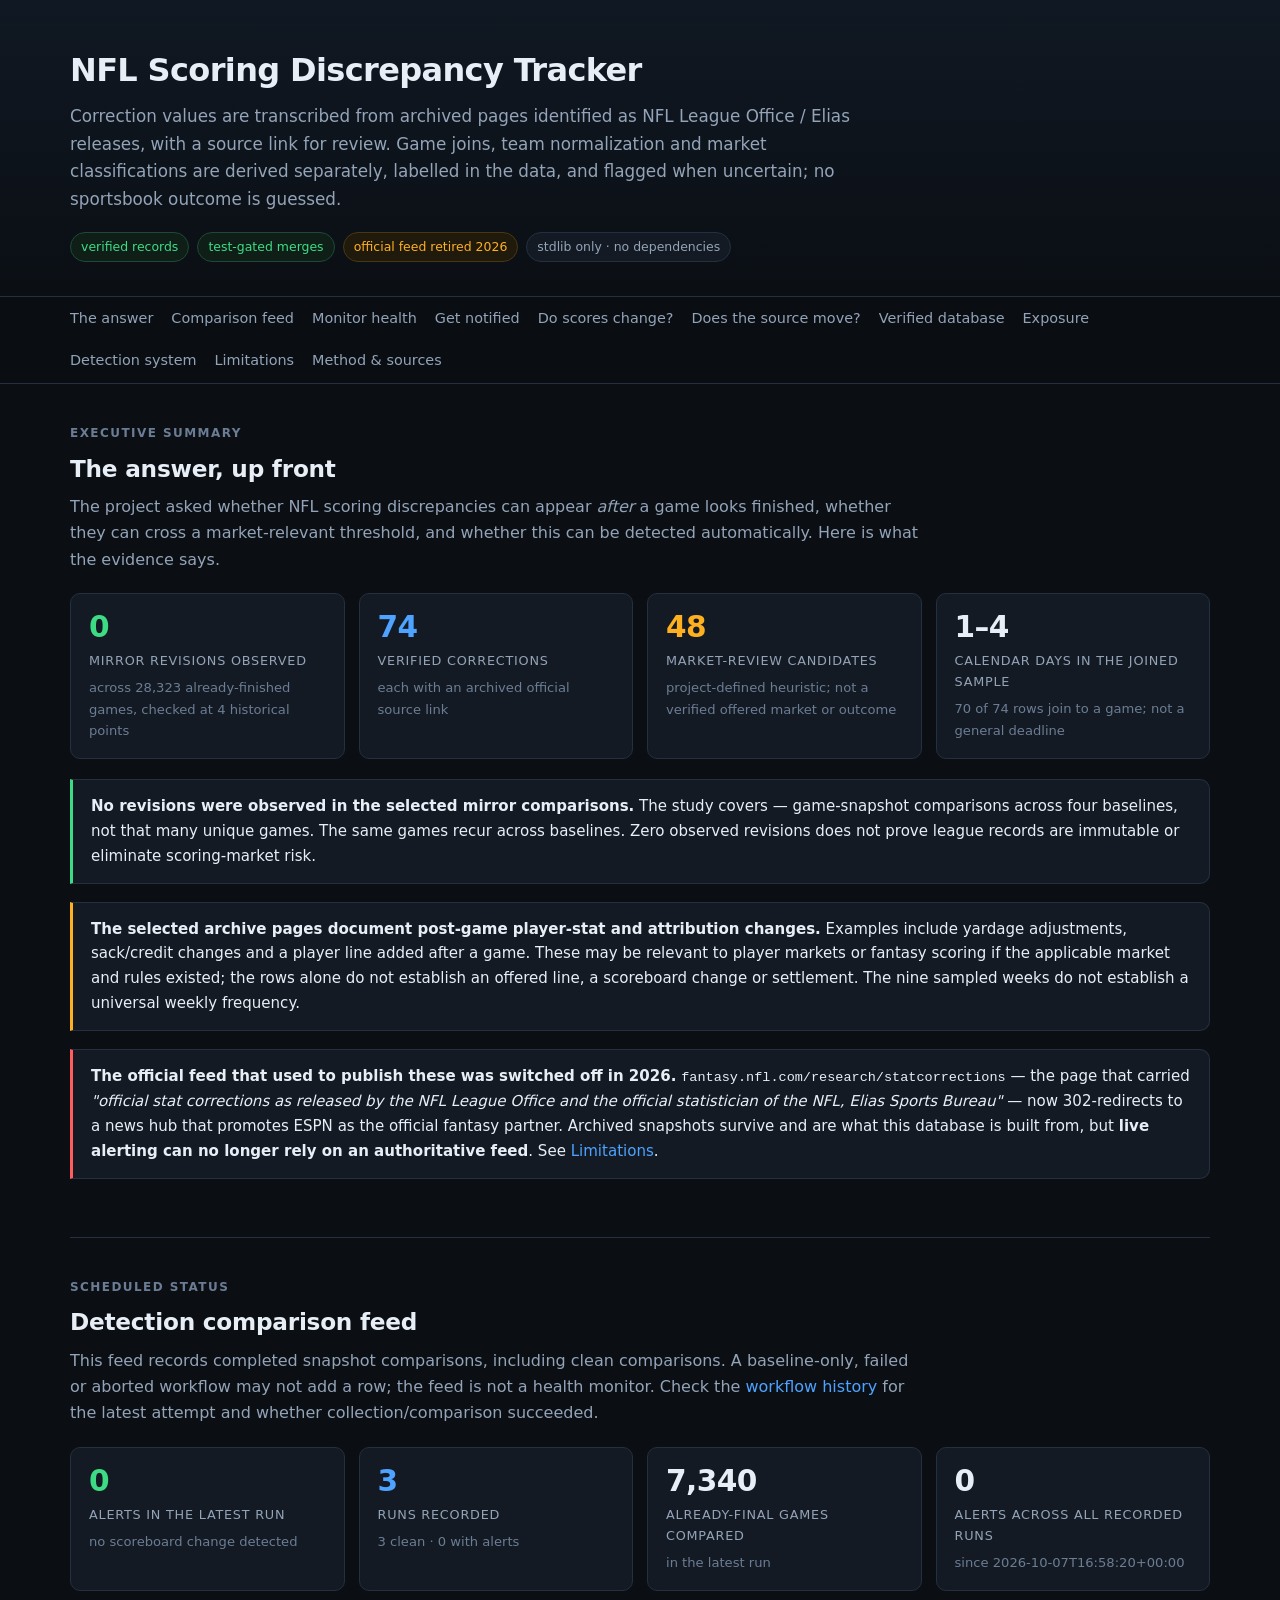
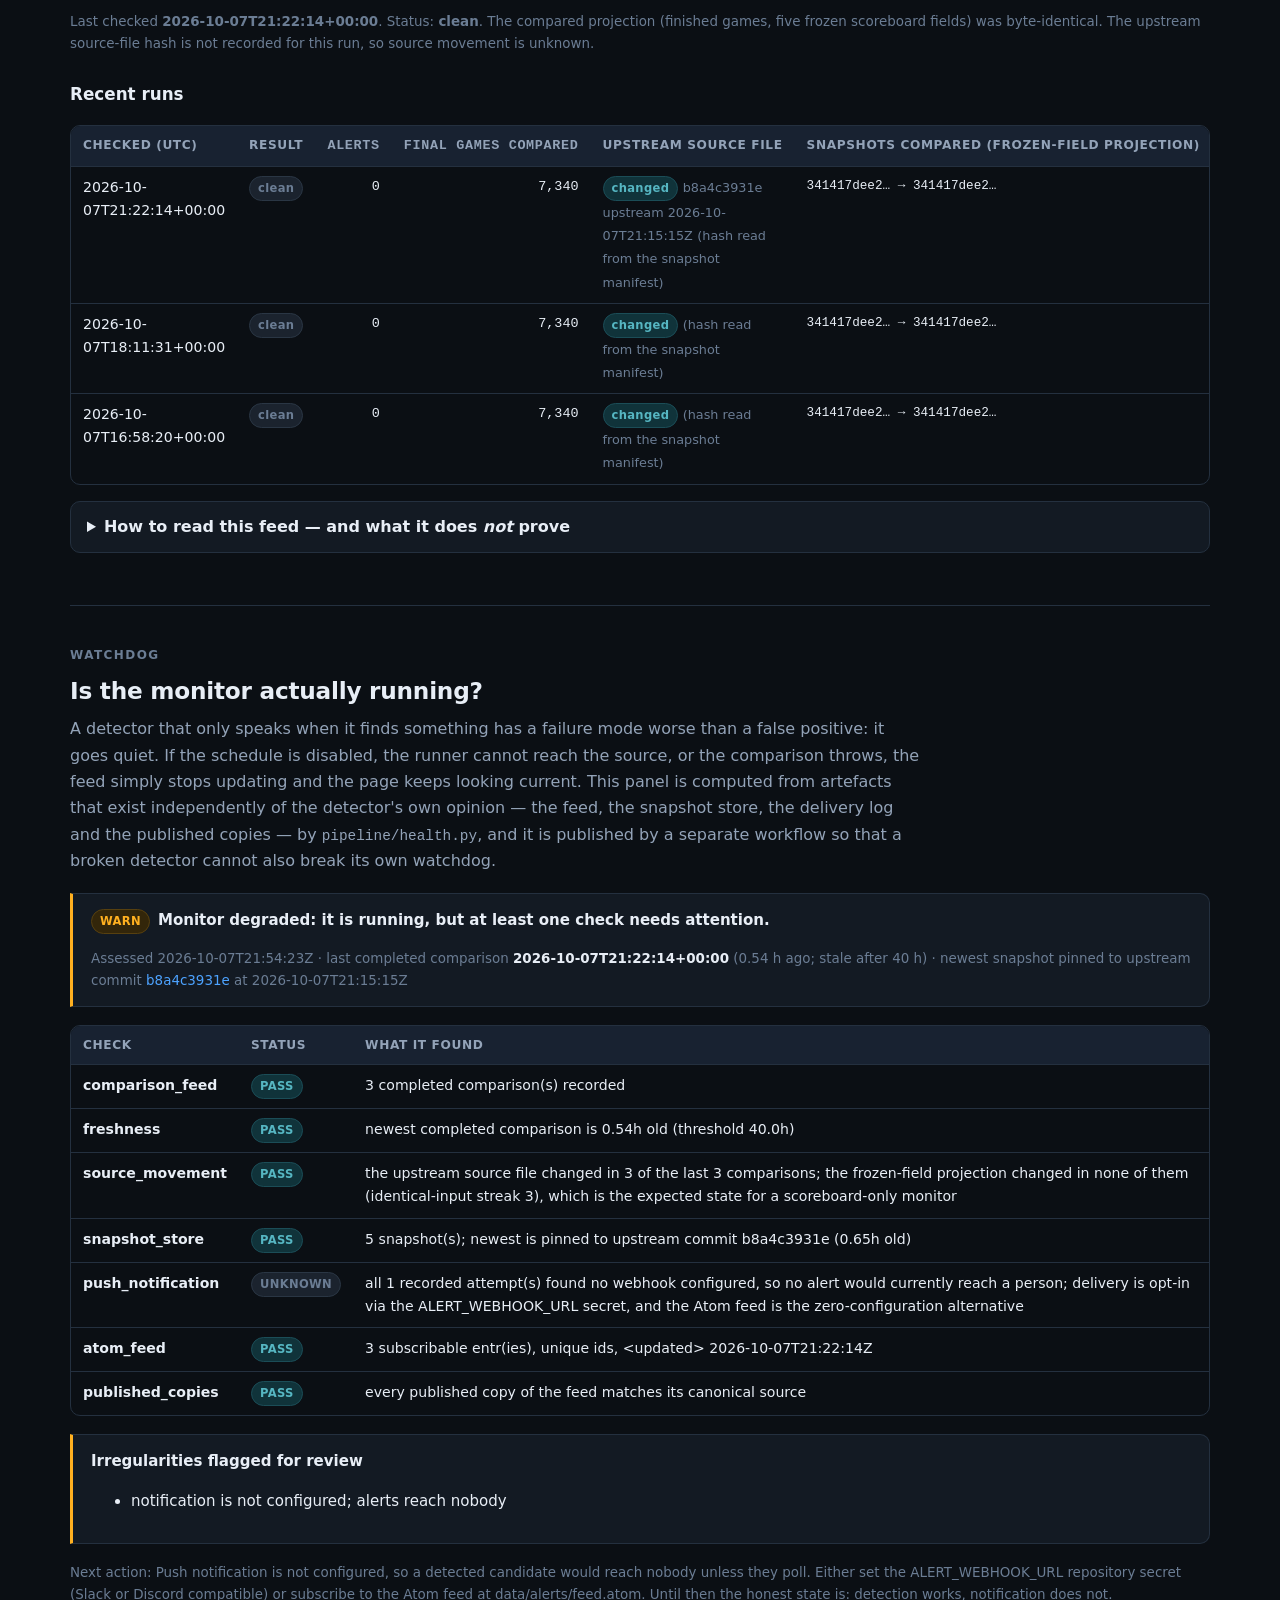
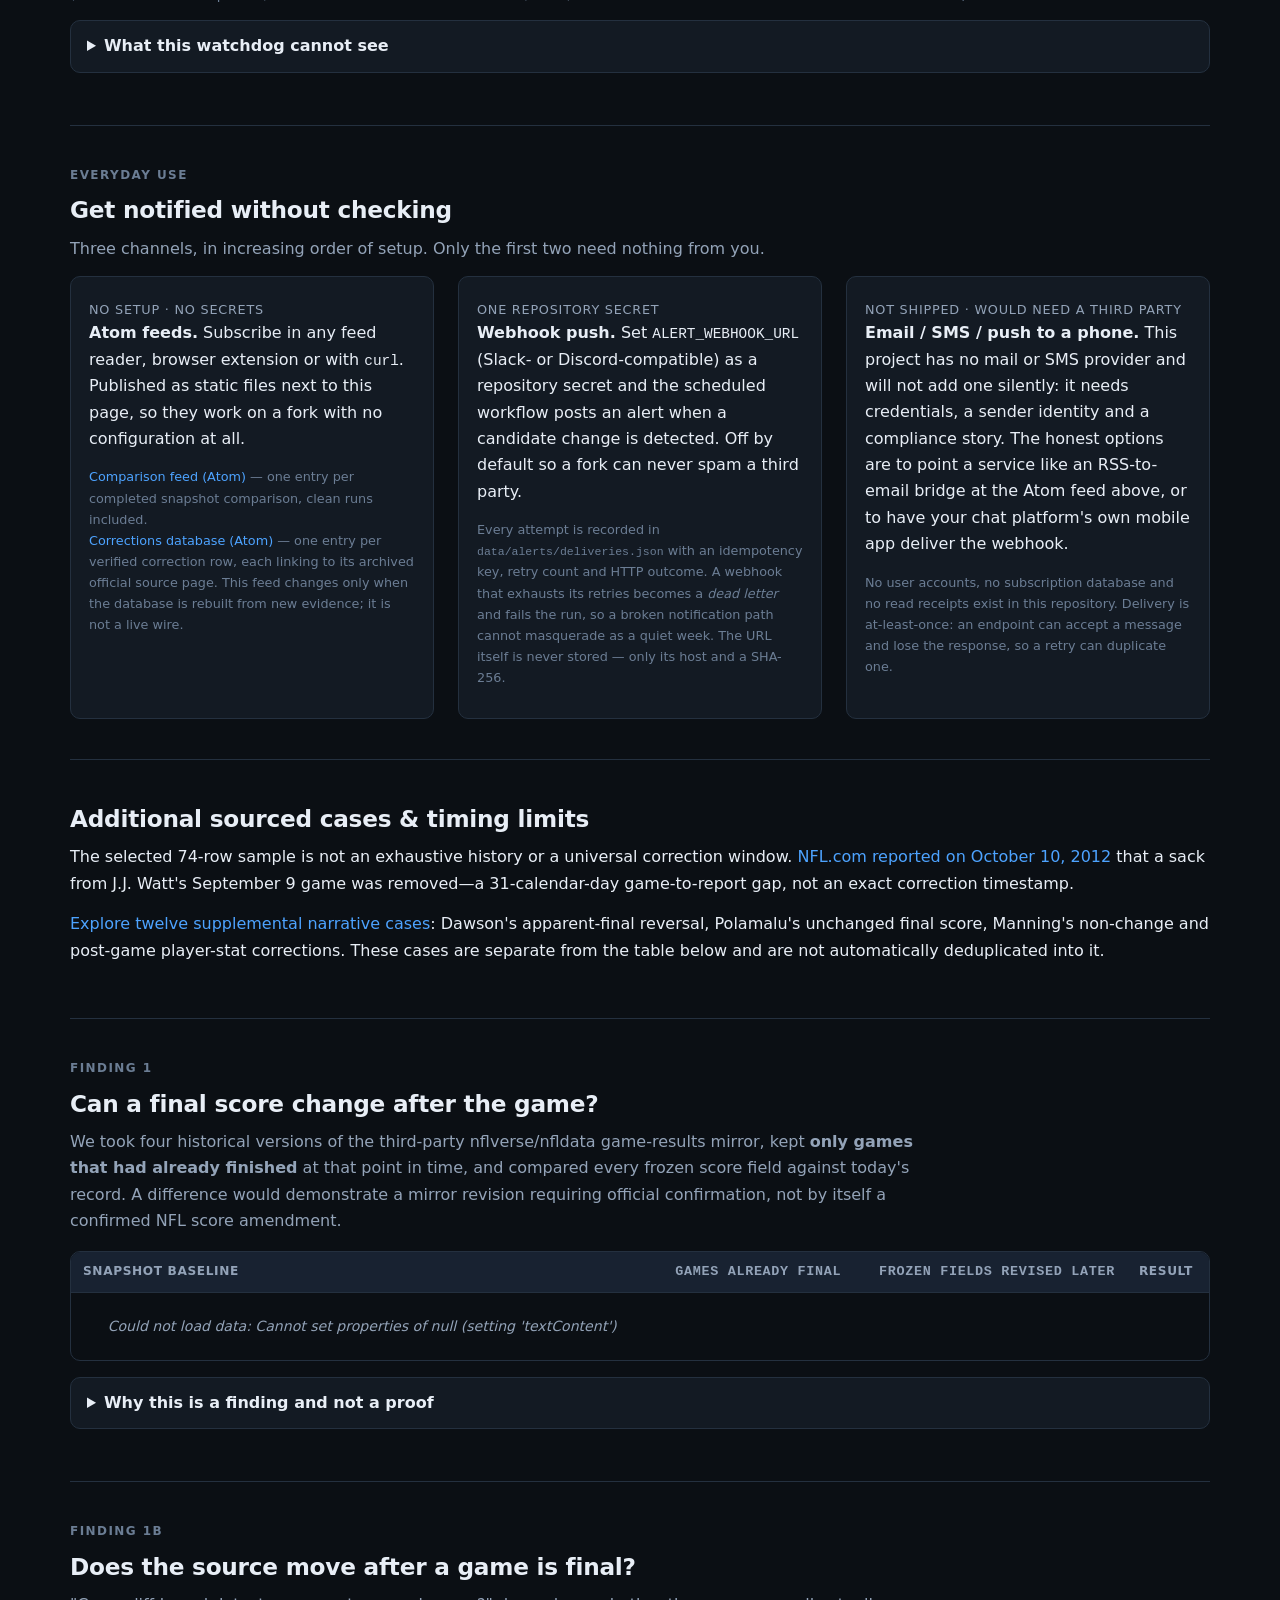
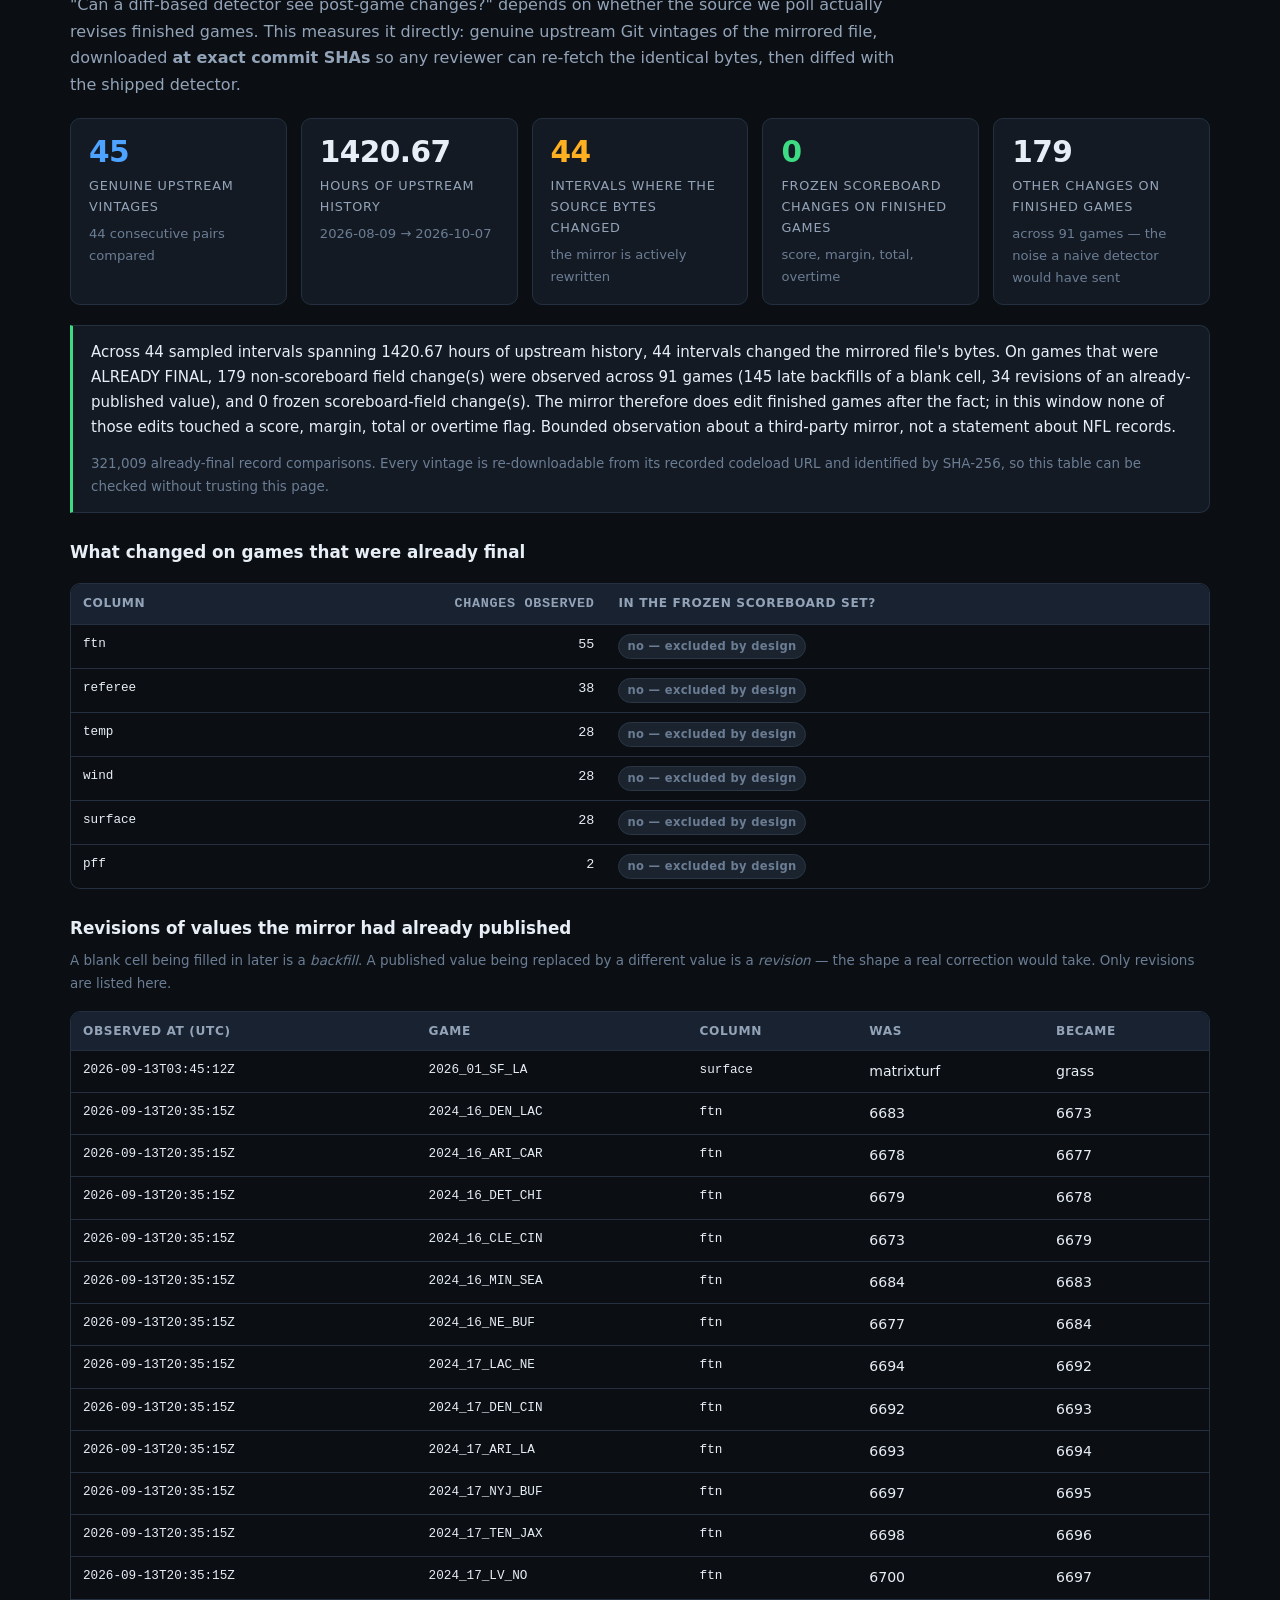
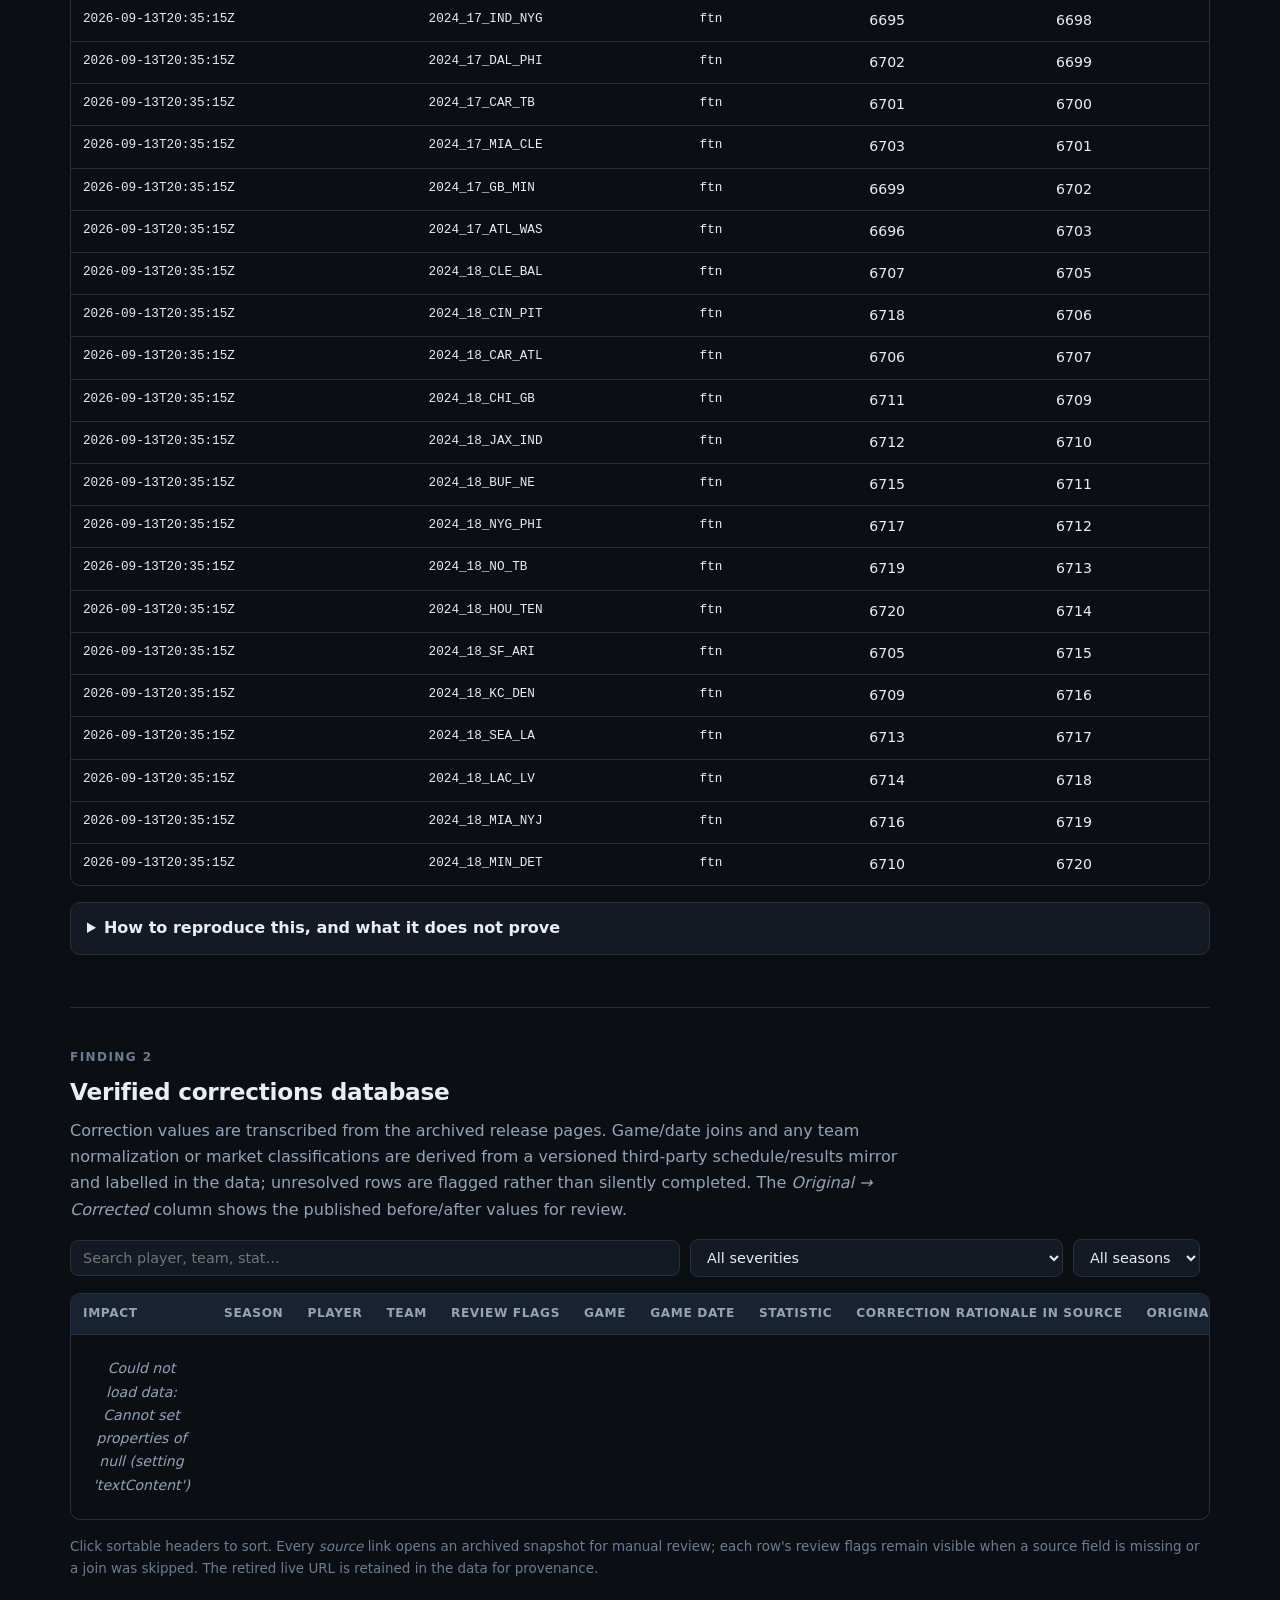
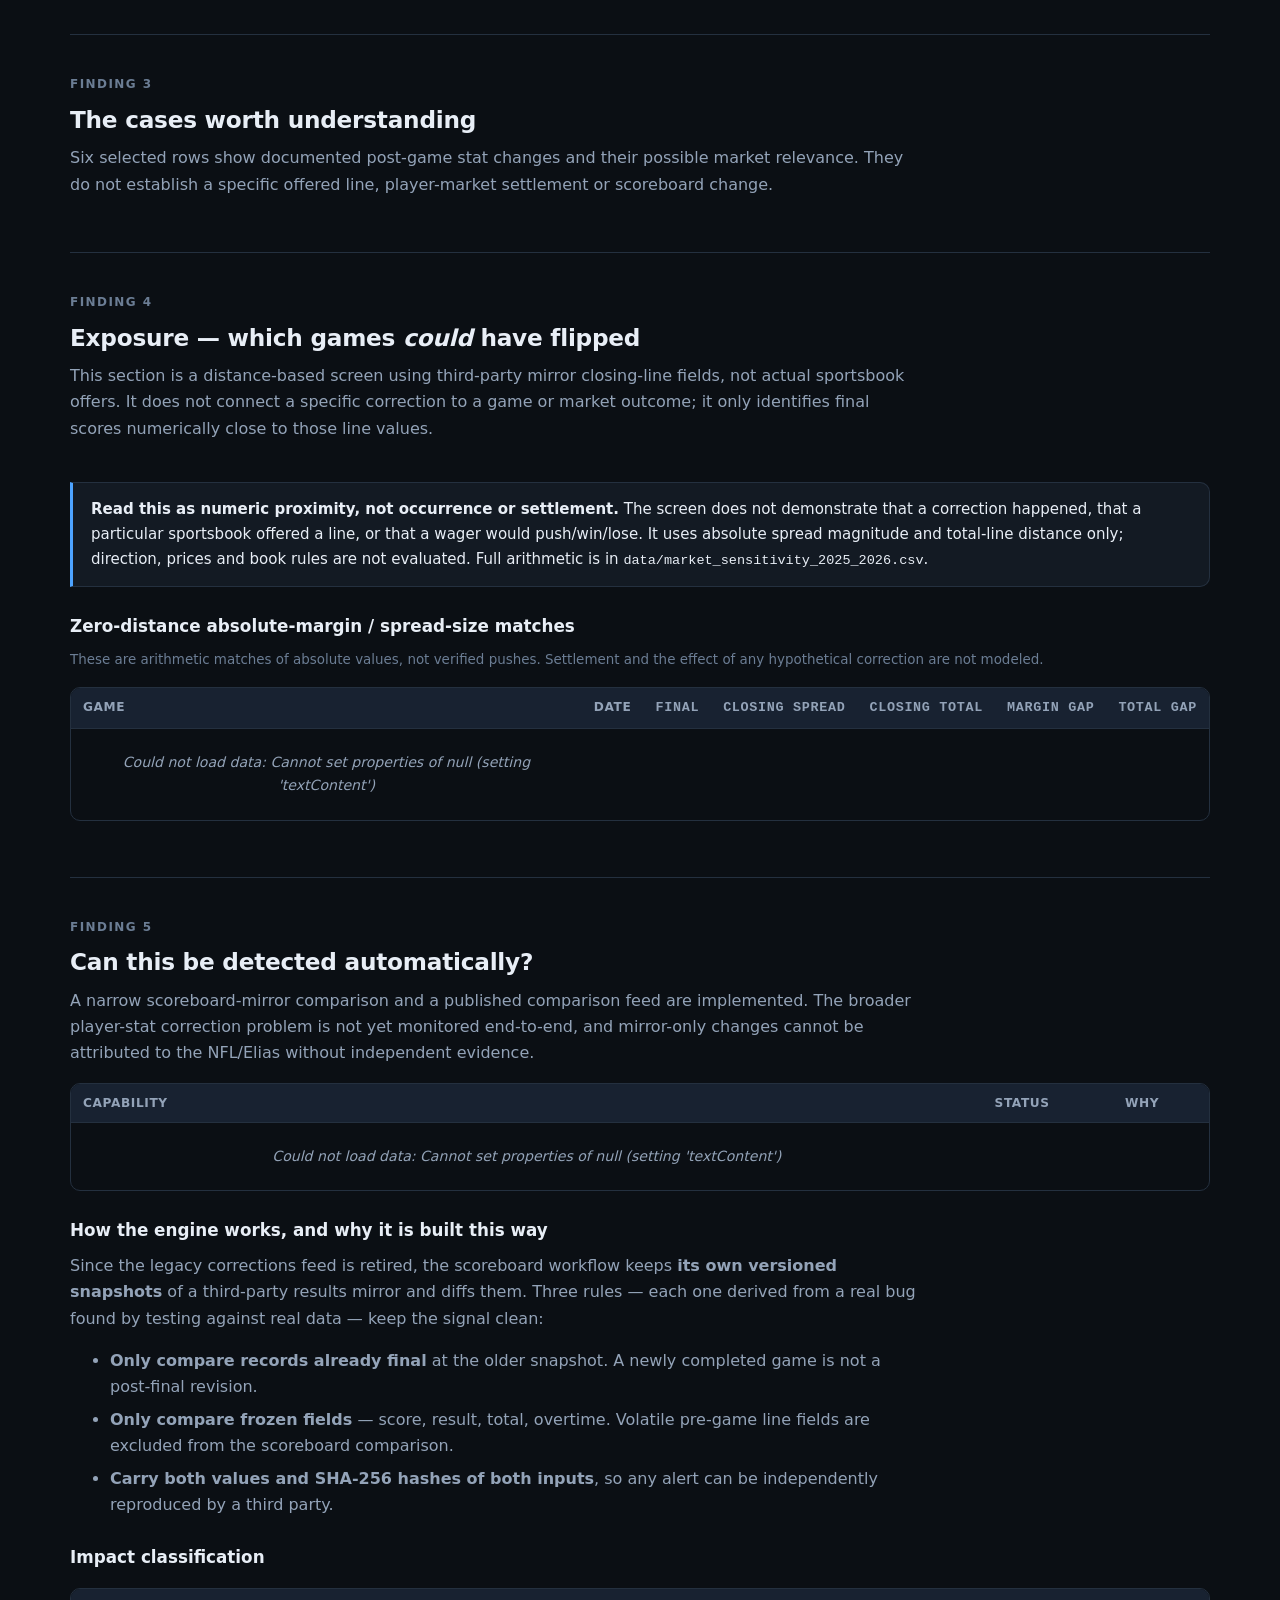
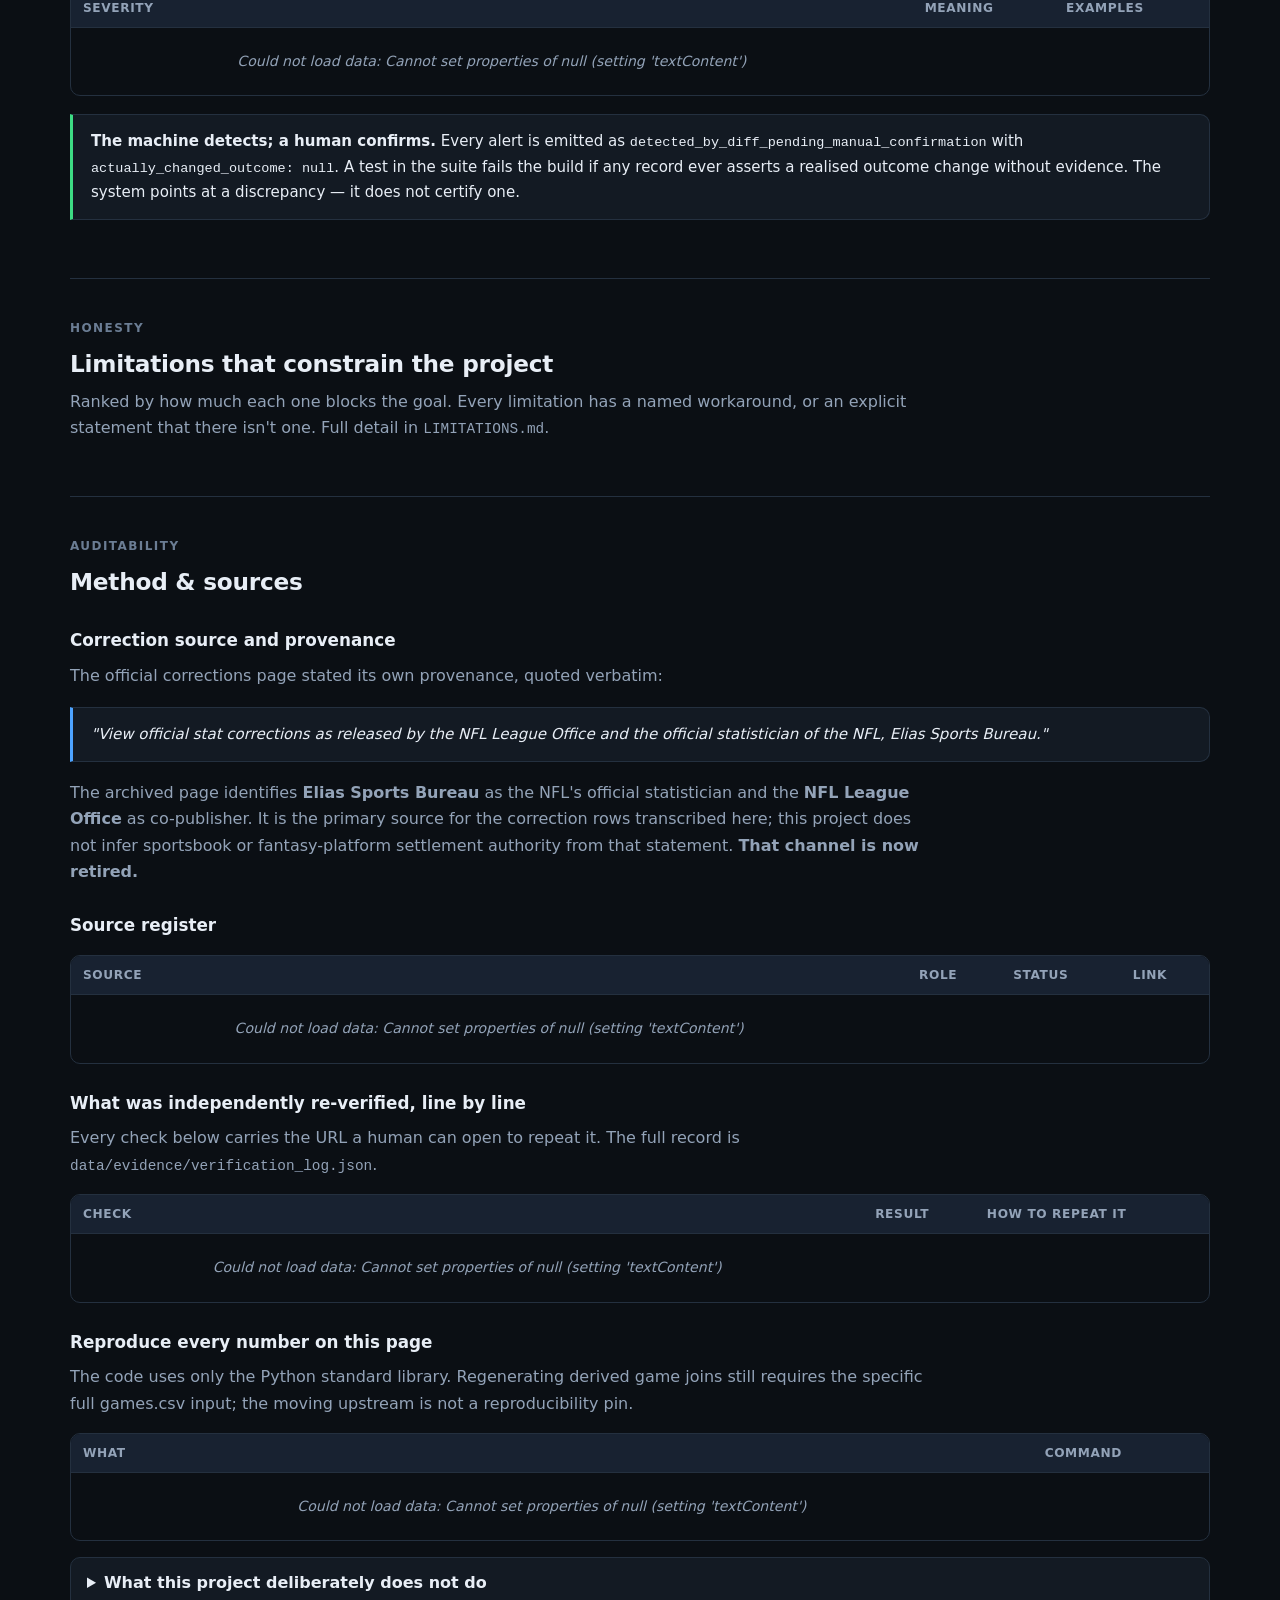
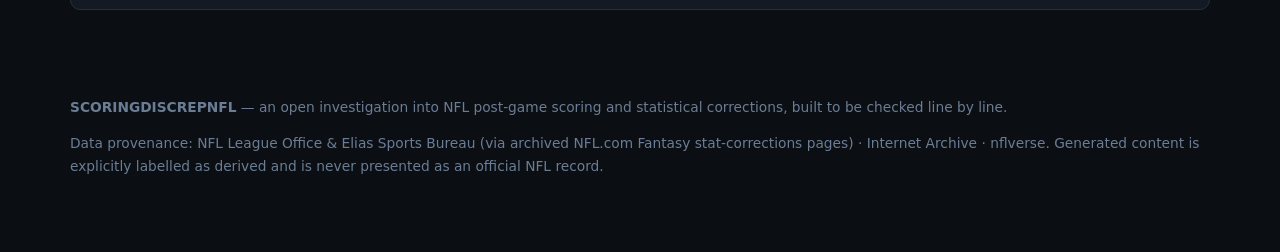
==== commit 4d7f248f: "Build detection, notification and verification layers; correct a false claim Headline question for t" ====
--- a/docs/index.html
+++ b/docs/index.html
@@ -6,6 +6,14 @@
 <title>NFL Scoring Discrepancy Tracker — verified corrections &amp; automated detection</title>
 <meta name="description" content="A verified database of official NFL post-game statistical corrections, with archived primary sources, an analysis of whether final scores can change after a game, and an automated detection system.">
 <link rel="stylesheet" href="styles.css">
+<!-- Subscribable feeds: the zero-secret, zero-configuration notification channel.
+     Generated by pipeline/atom.py; both are RFC 4287 Atom 1.0. -->
+<link rel="alternate" type="application/atom+xml"
+      title="NFL scoring-discrepancy monitor — comparison feed"
+      href="data/alerts/feed.atom">
+<link rel="alternate" type="application/atom+xml"
+      title="Verified NFL stat corrections — database feed"
+      href="data/corrections.atom">
 </head>
 <body>
 
@@ -30,11 +38,12 @@
   <div class="wrap">
     <ul>
       <li><a href="#answer">The answer</a></li>
-      <li><a href="#alertsystem">Alert system</a></li>
       <li><a href="#feed">Comparison feed</a></li>
+      <li><a href="#health">Monitor health</a></li>
+      <li><a href="#subscribe">Get notified</a></li>
       <li><a href="#scoreboard">Do scores change?</a></li>
+      <li><a href="#churn">Does the source move?</a></li>
       <li><a href="#database">Verified database</a></li>
-      <li><a href="#coverage">Coverage</a></li>
       <li><a href="#exposure">Exposure</a></li>
       <li><a href="#detection">Detection system</a></li>
       <li><a href="#limits">Limitations</a></li>
@@ -58,7 +67,7 @@
     <div class="card">
       <div class="num ok" id="stat-revisions">0</div>
       <div class="lbl">Mirror revisions observed</div>
-      <div class="sub">across <span id="stat-snapshots">—</span> already-finished games<br><span id="stat-snapshots-status">—</span></div>
+      <div class="sub">across <span id="stat-snapshots">—</span> already-finished games, checked at 4 historical points</div>
     </div>
     <div class="card">
       <div class="num accent" id="stat-records">—</div>
@@ -73,7 +82,7 @@
     <div class="card">
       <div class="num" id="stat-cadence">1–4</div>
       <div class="lbl">Calendar days in the joined sample</div>
-      <div class="sub">137 of 141 rows join to a game; measured per game, not a general deadline</div>
+      <div class="sub">70 of 74 rows join to a game; not a general deadline</div>
     </div>
   </div>
 
@@ -89,8 +98,7 @@
     Examples include yardage adjustments, sack/credit changes and a player line added after a game.
     These may be relevant to player markets or fantasy scoring if the applicable market and rules
     existed; the rows alone do not establish an offered line, a scoreboard change or settlement.
-    The sixteen sampled season-weeks do not establish a universal weekly frequency, and
-    the sample is weighted to weeks 1 and 16.</p>
+    The nine sampled weeks do not establish a universal weekly frequency.</p>
   </div>
 
   <div class="callout bad">
@@ -114,8 +122,6 @@
     for the latest attempt and whether collection/comparison succeeded.
   </p>
 
-  <div class="callout" id="health-banner"></div>
-
   <div class="cards" id="feed-cards"></div>
 
   <div class="note" id="feed-note"></div>
@@ -129,7 +135,8 @@
           <th>Result</th>
           <th class="num">Alerts</th>
           <th class="num">Final games compared</th>
-          <th>Snapshots compared</th>
+          <th>Upstream source file</th>
+          <th>Snapshots compared (frozen-field projection)</th>
         </tr>
       </thead>
       <tbody></tbody>
@@ -153,109 +160,99 @@
         excluded, so newly-played games and line movement never produce false alerts.</li>
       <li>Both input SHA-256 hashes are stored per run, so any result can be independently
         reproduced from the exact bytes that produced it.</li>
+      <li><strong>"Identical inputs" is not the same as "the source did not move."</strong> The
+        detector compares a projection (finished games, five frozen scoreboard fields). The
+        manifest beside each snapshot records the SHA-256 of the <em>whole</em> upstream file and
+        the upstream commit it came from, so the feed can show both facts. In every run recorded
+        here the upstream file changed while the frozen projection did not — which is the normal,
+        expected state, and the reason the projection is scoped so tightly.</li>
     </ul>
   </details>
 </section>
 
-<!-- ================= ALERT SYSTEM FEASIBILITY ================= -->
-<section id="alertsystem">
-  <h2><span class="kicker">The question asked</span>Can we build an alert-detection notification system?</h2>
-  <p class="lede">
-    Three different questions hide inside that one question, and they have three different
-    answers. All findings below were produced by direct test, not assumption.
-  </p>
-
-  <div class="cards">
+<!-- ================= MONITOR HEALTH ================= -->
+<section id="health">
+  <h2><span class="kicker">Watchdog</span>Is the monitor actually running?</h2>
+  <p class="lede">
+    A detector that only speaks when it finds something has a failure mode worse than a false
+    positive: it goes quiet. If the schedule is disabled, the runner cannot reach the source, or
+    the comparison throws, the feed simply stops updating and the page keeps looking current.
+    This panel is computed from artefacts that exist independently of the detector's own opinion —
+    the feed, the snapshot store, the delivery log and the published copies — by
+    <code>pipeline/health.py</code>, and it is published by a separate workflow so that a broken
+    detector cannot also break its own watchdog.
+  </p>
+
+  <div id="health-headline" class="callout"><p>Loading monitor health…</p></div>
+
+  <div class="table-wrap">
+    <table id="tbl-health">
+      <thead>
+        <tr><th>Check</th><th>Status</th><th>What it found</th></tr>
+      </thead>
+      <tbody></tbody>
+    </table>
+  </div>
+
+  <div id="health-irregularities"></div>
+  <p class="footnote" id="health-footnote"></p>
+
+  <details class="caveat">
+    <summary>What this watchdog cannot see</summary>
+    <ul>
+      <li>A workflow that GitHub disabled, queued or cancelled — check the
+        <a href="https://github.com/buffedlizard55-lab/SCORINGDISCREPNFL/actions">Actions history</a>.</li>
+      <li>Whether a delivered notification was <em>read</em>. Slack and Discord webhooks return no
+        read receipt, so a delivery record proves only that the endpoint accepted the payload.</li>
+      <li>Whether the NFL changed anything. Health describes this repository's monitoring
+        artefacts, not the league's records.</li>
+      <li>"Unknown" is never folded into "OK". When the evidence needed to decide is missing, the
+        panel says unknown.</li>
+    </ul>
+  </details>
+</section>
+
+<!-- ================= SUBSCRIBE ================= -->
+<section id="subscribe">
+  <h2><span class="kicker">Everyday use</span>Get notified without checking</h2>
+  <p class="lede">
+    Three channels, in increasing order of setup. Only the first two need nothing from you.
+  </p>
+  <div class="grid-2">
     <div class="card">
-      <div class="num ok">Yes</div>
-      <div class="lbl">Final-score change detection</div>
-      <div class="sub">Shipped, and demonstrated on a real 15-day window</div>
+      <div class="lbl">No setup · no secrets</div>
+      <p><strong>Atom feeds.</strong> Subscribe in any feed reader, browser extension or with
+        <code>curl</code>. Published as static files next to this page, so they work on a fork with
+        no configuration at all.</p>
+      <p class="src">
+        <a href="data/alerts/feed.atom">Comparison feed (Atom)</a> — one entry per completed
+        snapshot comparison, clean runs included.<br>
+        <a href="data/corrections.atom">Corrections database (Atom)</a> — one entry per verified
+        correction row, each linking to its archived official source page. This feed changes only
+        when the database is rebuilt from new evidence; it is not a live wire.
+      </p>
     </div>
     <div class="card">
-      <div class="num warn">In principle</div>
-      <div class="lbl">Player-stat change detection</div>
-      <div class="sub">Can be built, but can never be backtested against history</div>
+      <div class="lbl">One repository secret</div>
+      <p><strong>Webhook push.</strong> Set <code>ALERT_WEBHOOK_URL</code> (Slack- or
+        Discord-compatible) as a repository secret and the scheduled workflow posts an alert when a
+        candidate change is detected. Off by default so a fork can never spam a third party.</p>
+      <p class="src">Every attempt is recorded in <code>data/alerts/deliveries.json</code> with an
+        idempotency key, retry count and HTTP outcome. A webhook that exhausts its retries becomes a
+        <em>dead letter</em> and fails the run, so a broken notification path cannot masquerade as a
+        quiet week. The URL itself is never stored — only its host and a SHA-256.</p>
     </div>
     <div class="card">
-      <div class="num bad">No</div>
-      <div class="lbl">Official NFL / Elias attribution</div>
-      <div class="sub">The channel that said so was retired in 2026</div>
-    </div>
-  </div>
-
-  <h3>What is possible, and what is not</h3>
-  <div class="table-wrap">
-    <table>
-      <thead><tr><th>Goal</th><th>Possible?</th><th>Blocker</th></tr></thead>
-      <tbody>
-        <tr>
-          <td>Alert when the mirror's <strong>final-score field</strong> changes after the game</td>
-          <td><span class="pill sev-1">yes — shipped</span></td>
-          <td>—</td>
-        </tr>
-        <tr>
-          <td>Alert when a <strong>player stat</strong> changes after the game</td>
-          <td><span class="pill sev-2">in principle; not demonstrated</span></td>
-          <td>Asset bytes are not downloadable from this environment (two routes tested), and upstream <strong>overwrites release assets in place</strong>, so no historical vintages exist to backtest against</td>
-        </tr>
-        <tr>
-          <td>Know that a detected change <strong>is</strong> an official Elias correction</td>
-          <td><span class="pill sev-3">no</span></td>
-          <td>The official corrections feed was retired in 2026. A mirror diff cannot tell an official correction from a provider data fix</td>
-        </tr>
-        <tr>
-          <td>Read the official corrections list <strong>automatically</strong></td>
-          <td><span class="pill sev-3">no</span></td>
-          <td>The successor page is a client-side JS app with no documented public API. Reverse-engineering a private API is brittle and likely against terms — declined</td>
-        </tr>
-        <tr>
-          <td>Say "this correction <strong>flipped</strong> a settled market"</td>
-          <td><span class="pill sev-3">no</span></td>
-          <td>Requires the actual offered line, timing, wager and applicable operator rules. No settlement record exists here; market categories are screening heuristics only</td>
-        </tr>
-      </tbody>
-    </table>
-  </div>
-
-  <div class="callout warn">
-    <p><strong>The structural blocker, stated plainly.</strong> A differential detector needs the
-    "before" bytes and the "after" bytes. <code>nflverse/nfldata</code> keeps <code>games.csv</code>
-    in Git, so scoreboard vintages exist — that file is scoreboard-only and contains no player
-    statistics. Player statistics are published as release assets that are
-    <strong>overwritten in place</strong>: the <code>stats_player</code> release was published
-    2025-07-31, and its <code>stats_player_post_2023.csv</code> asset was created 2026-08-13.
-    No Git-committed player-stat file was found in <code>nfldata</code>,
-    <code>nflverse-data</code>, <code>nflverse-pbp</code> or <code>nflfastR-data</code>.</p>
-    <p>A player-stat detector can be written and can begin accumulating vintages the day it is
-    switched on, but it can <strong>never</strong> be validated against the
-    <span id="stat-records-2">—</span> known historical corrections, because the "before" bytes for
-    those weeks no longer exist on any reachable channel. That is a property of how upstream
-    publishes data, not of our code.</p>
-  </div>
-
-  <h3>What was actually tested</h3>
-  <div class="table-wrap">
-    <table>
-      <thead><tr><th>Route</th><th>Result</th><th>Consequence</th></tr></thead>
-      <tbody>
-        <tr><td class="mono">api.github.com</td><td>200 OK</td><td>Vintage discovery and scheduling work</td></tr>
-        <tr><td class="mono">codeload.github.com</td><td>200 OK (2.6 MB in 0.65 s)</td><td>Historical <code>games.csv</code> vintages are retrievable</td></tr>
-        <tr><td class="mono">raw.githubusercontent.com</td><td>fails</td><td>The tarball route is mandatory, not a preference</td></tr>
-        <tr><td class="mono">…/releases/download/&lt;asset&gt;</td><td>302 → 0 bytes</td><td>Player-stat asset bytes not downloadable here</td></tr>
-        <tr><td class="mono">api.github.com/…/releases/assets/&lt;id&gt;</td><td>302 → 0 bytes</td><td>Second route tried to rule out an API proxy; same result</td></tr>
-        <tr><td class="mono">web.archive.org (bash)</td><td>fails</td><td>Archived pages arrive only through a render channel</td></tr>
-        <tr><td class="mono">web.archive.org CDX (render channel)</td><td>works</td><td>This is how all evidence artefacts were retrieved</td></tr>
-      </tbody>
-    </table>
-  </div>
-
-  <p class="footnote">
-    Full assessment, including the operational failure modes a demo hides, is in
-    <code>ALERT_SYSTEM_FEASIBILITY.md</code>. The recommendation there is to ship the narrow,
-    honest system and not widen its claims: an alert that overstates its own certainty converts a
-    monitoring system into a source of false confidence, and the first time it is wrong in a way
-    that costs money it will be switched off entirely.
-  </p>
+      <div class="lbl">Not shipped · would need a third party</div>
+      <p><strong>Email / SMS / push to a phone.</strong> This project has no mail or SMS provider
+        and will not add one silently: it needs credentials, a sender identity and a compliance
+        story. The honest options are to point a service like an RSS-to-email bridge at the Atom
+        feed above, or to have your chat platform's own mobile app deliver the webhook.</p>
+      <p class="src">No user accounts, no subscription database and no read receipts exist in this
+        repository. Delivery is at-least-once: an endpoint can accept a message and lose the
+        response, so a retry can duplicate one.</p>
+    </div>
+  </div>
 </section>
 
 <!-- ================= SCOREBOARD ================= -->
@@ -290,13 +287,67 @@
       <tfoot></tfoot>
     </table>
   </div>
-  <div class="callout" id="integrity-callout"></div>
   <p class="footnote" id="integrity-caveat"></p>
   <details>
     <summary>Why this is a finding and not a proof</summary>
     <p id="integrity-caveat-full"></p>
     <p>Full artefact, including both input SHA-256 hashes and the exact extraction method:
       <code>data/evidence/score_integrity_study.json</code>.</p>
+  </details>
+</section>
+
+<!-- ================= SOURCE MOVEMENT ================= -->
+<section id="churn">
+  <h2><span class="kicker">Finding 1b</span>Does the source move after a game is final?</h2>
+  <p class="lede">
+    "Can a diff-based detector see post-game changes?" depends on whether the source we poll
+    actually revises finished games. This measures it directly: genuine upstream Git vintages of the
+    mirrored file, downloaded <strong>at exact commit SHAs</strong> so any reviewer can re-fetch the
+    identical bytes, then diffed with the shipped detector.
+  </p>
+
+  <div class="cards" id="churn-cards"></div>
+
+  <div class="callout ok" id="churn-callout"></div>
+
+  <h3>What changed on games that were already final</h3>
+  <div class="table-wrap">
+    <table id="tbl-churn-fields">
+      <thead>
+        <tr><th>Column</th><th class="num">Changes observed</th><th>In the frozen scoreboard set?</th></tr>
+      </thead>
+      <tbody></tbody>
+    </table>
+  </div>
+
+  <h3>Revisions of values the mirror had already published</h3>
+  <p class="footnote">
+    A blank cell being filled in later is a <em>backfill</em>. A published value being replaced by a
+    different value is a <em>revision</em> — the shape a real correction would take. Only revisions
+    are listed here.
+  </p>
+  <div class="table-wrap">
+    <table id="tbl-churn-revisions">
+      <thead>
+        <tr><th>Observed at (UTC)</th><th>Game</th><th>Column</th><th>Was</th><th>Became</th></tr>
+      </thead>
+      <tbody></tbody>
+    </table>
+  </div>
+
+  <details class="caveat">
+    <summary>How to reproduce this, and what it does not prove</summary>
+    <p>Run <code>python3 pipeline/run.py churn --commits 2200 --stride 50</code>. It enumerates
+      upstream commits touching <code>data/games.csv</code>, downloads every 50th as a codeload
+      tarball pinned to its commit SHA, and diffs each consecutive pair with the same
+      <code>detect.diff_final_records()</code> the scheduled workflow uses. Every vintage's SHA-256,
+      byte count and download URL are stored in
+      <code>data/evidence/upstream_churn_study.json</code>.</p>
+    <p><strong>Does not prove:</strong> that NFL records never change. It measures a third-party
+      mirror over a sampled window. Sampling is a blind spot by construction — a value changed and
+      changed back inside one interval cannot be observed — and the stride is recorded so the size of
+      that blind spot is known. Zero frozen-field changes over this window is a bounded observation,
+      not a law.</p>
   </details>
 </section>
 
@@ -351,47 +402,6 @@
   </p>
 </section>
 
-<!-- ================= COVERAGE ================= -->
-<section id="coverage">
-  <h2><span class="kicker">Honest scope</span>What the database covers — and what it does not</h2>
-  <p class="lede">
-    The brief asks for a comprehensive historical database. This is a verified seed, and the gaps
-    are named so they are never mistaken for absence of evidence. Every row below is counted from
-    the shipped data; nothing on this table is typed by hand.
-  </p>
-
-  <div class="table-wrap">
-    <table id="tbl-coverage">
-      <thead>
-        <tr>
-          <th>Season / week</th>
-          <th class="num">Rows</th>
-          <th>Games in the join</th>
-          <th class="num">Days to correction</th>
-          <th>Position filter(s)</th>
-          <th>Evidence artefact</th>
-        </tr>
-      </thead>
-      <tbody></tbody>
-      <tfoot></tfoot>
-    </table>
-  </div>
-
-  <div class="callout bad">
-    <p><strong>Named gaps.</strong> <span id="coverage-gaps"></span> These are stated rather than
-    hidden: until they are filled, no claim about how frequently corrections occur is supportable,
-    because the sample is deliberately weighted to weeks 1 and 16.</p>
-  </div>
-
-  <div class="callout">
-    <p><strong>Two weeks in the evidence set are deliberately empty.</strong> The archived pages for
-    2024 week 16 and 2025 week 1 render the literal string
-    <code>No stat corrections to display</code> under the All-Offense filter. They are stored as
-    negative observations so that "seasons 2010–2025 are represented" is never read as "every season
-    and week has corrections". Post-game corrections are not a weekly guarantee.</p>
-  </div>
-</section>
-
 <!-- ================= ROW DETAIL ================= -->
 <section id="detail">
   <h2><span class="kicker">Finding 3</span>The cases worth understanding</h2>
@@ -419,12 +429,7 @@
     <code>data/market_sensitivity_2025_2026.csv</code>.</p>
   </div>
   <h3>Zero-distance absolute-margin / spread-size matches</h3>
-  <p class="lede">
-    <strong><span id="zero-margin-count">—</span></strong> game(s) in this window had an absolute
-    final margin exactly equal to the absolute spread magnitude. These are arithmetic matches of
-    absolute values, <strong>not verified pushes</strong>. Settlement, side, prices and the effect of
-    any hypothetical correction are not modeled.
-  </p>
+  <p class="footnote">These are arithmetic matches of absolute values, not verified pushes. Settlement and the effect of any hypothetical correction are not modeled.</p>
   <div class="table-wrap">
     <table id="tbl-push">
       <thead>
@@ -453,7 +458,7 @@
       <thead><tr><th>Capability</th><th>Status</th><th>Why</th></tr></thead>
       <tbody>
         <tr><td>Compare frozen scoreboard fields between snapshots</td><td><span class="pill sev-2">implemented; narrow</span></td><td>Works on two valid third-party mirror snapshots; transient/reverted changes between polls can be missed</td></tr>
-        <tr><td>Detect a player-stat change after the game</td><td><span class="pill sev-3">not implemented; backtest not achievable</span></td><td>Download helpers exist, but there is no validated vintage adapter or identity mapping — and upstream <strong>overwrites player-stat release assets in place</strong>, so the historical "before" bytes needed for a backtest no longer exist on any reachable channel</td></tr>
+        <tr><td>Detect a player-stat change after the game</td><td><span class="pill sev-3">not yet implemented end-to-end</span></td><td>Download helpers exist, but no validated vintage adapter, identity mapping or historical-correction backtest is shipped</td></tr>
         <tr><td>Read the official corrections list automatically</td><td><span class="pill sev-3">not available here</span></td><td>The legacy feed was retired; the successor page has no documented public API used by this project</td></tr>
         <tr><td>Attribute a mirror change to NFL/Elias</td><td><span class="pill sev-3">not reliably</span></td><td>No independent corroboration source is integrated; agreement between correlated providers would still not prove official attribution</td></tr>
       </tbody>
@@ -558,6 +563,46 @@
           <td><span class="pill sev-0">JS-only</span> no documented public API; not relied upon</td>
           <td><a href="https://fantasy.espn.com/football/statcorrections" target="_blank" rel="noopener">fantasy.espn.com ↗</a></td>
         </tr>
+      </tbody>
+    </table>
+  </div>
+
+  <h3>What was independently re-verified, line by line</h3>
+  <p class="lede">
+    Every check below carries the URL a human can open to repeat it. The full record is
+    <code>data/evidence/verification_log.json</code>.
+  </p>
+  <div class="table-wrap">
+    <table>
+      <thead><tr><th>Check</th><th>Result</th><th>How to repeat it</th></tr></thead>
+      <tbody>
+        <tr><td>Row counts agree on all 10 stored archived pages (declared = extractable = shipped)</td>
+            <td><span class="pill sev-1">10 / 10 agree</span></td>
+            <td class="mono">python3 pipeline/schema.py</td></tr>
+        <tr><td>Every artefact's recorded capture URL matches its manifest</td>
+            <td><span class="pill sev-1">10 / 10 match</span></td>
+            <td class="mono">data/evidence/pages/*.md headers</td></tr>
+        <tr><td>Independent re-read of one archived official page against its stored artefact</td>
+            <td><span class="pill sev-1">11 / 11 rows identical</span></td>
+            <td><a href="https://web.archive.org/web/20181219090041/https://fantasy.nfl.com/research/statcorrections?leagueId=0&amp;statWeek=14">open the 2018 W14 capture</a></td></tr>
+        <tr><td>Publisher header ("NFL League Office and the official statistician of the NFL, Elias Sports Bureau") re-read verbatim</td>
+            <td><span class="pill sev-1">confirmed verbatim</span></td>
+            <td><a href="https://web.archive.org/web/20181219090041/https://fantasy.nfl.com/research/statcorrections?leagueId=0&amp;statWeek=14">same capture</a></td></tr>
+        <tr><td>The re-read tool actually catches drift (mutation-checked)</td>
+            <td><span class="pill sev-1">value change and dropped rows both detected</span></td>
+            <td class="mono">python3 pipeline/verify_artefact.py</td></tr>
+        <tr><td>The database's exact games.csv input hash is a re-downloadable upstream vintage</td>
+            <td><span class="pill sev-1">matches</span></td>
+            <td><a href="https://github.com/nflverse/nfldata/commits/master/data/games.csv">upstream commit listing</a></td></tr>
+        <tr><td>All 45 source-movement vintages re-downloadable and hash-identified</td>
+            <td><span class="pill sev-1">45 / 45</span></td>
+            <td class="mono">codeload_url in data/evidence/upstream_churn_study.json</td></tr>
+        <tr><td>The other 9 archived pages independently re-read this session</td>
+            <td><span class="pill sev-2">not performed</span></td>
+            <td>stated rather than implied; they remain self-consistent and were validated when stored</td></tr>
+        <tr><td>Any sportsbook or fantasy settlement verified anywhere in this project</td>
+            <td><span class="pill sev-3">none</span></td>
+            <td>no settlement record exists here; impact is always labelled potential</td></tr>
       </tbody>
     </table>
   </div>
@@ -574,6 +619,12 @@
         <tr><td>Rebuild the verified database</td><td class="mono">python3 pipeline/build_database.py --games games.csv</td></tr>
         <tr><td>Recompute market exposure</td><td class="mono">python3 pipeline/market_sensitivity.py --games games.csv --seasons 2025,2026</td></tr>
         <tr><td>Diff two snapshots and append the feed</td><td class="mono">python3 pipeline/run.py diff OLD.slim.csv NEW.slim.csv --min-severity 2 --feed data/alerts/feed.json</td></tr>
+        <tr><td>Validate the fact layer against its contract</td><td class="mono">python3 pipeline/schema.py</td></tr>
+        <tr><td>Re-read a stored artefact against a fresh rendering</td><td class="mono">python3 pipeline/verify_artefact.py --artefact data/evidence/pages/2018-W14-O.md --fetched FRESH.md</td></tr>
+        <tr><td>Re-run the source-movement study (Finding 1b)</td><td class="mono">python3 pipeline/run.py churn --commits 2200 --stride 50</td></tr>
+        <tr><td>Regenerate the subscribable Atom feeds</td><td class="mono">python3 pipeline/run.py atom</td></tr>
+        <tr><td>Send an alert with receipts (needs the webhook secret)</td><td class="mono">python3 pipeline/run.py deliver</td></tr>
+        <tr><td>Assess whether the monitor itself is working</td><td class="mono">python3 pipeline/run.py health --fail-on fail</td></tr>
       </tbody>
     </table>
   </div>
@@ -585,6 +636,7 @@
       <li><strong>No realised-outcome claims.</strong> Every record documents <em>potential</em> impact only. A test fails the build if an outcome change is asserted without evidence.</li>
       <li><strong>No unverifiable anecdote.</strong> Widely repeated community reports of corrections flipping fantasy championships are excluded, because they could not be verified to primary-source standard. Their absence is a known gap, not evidence that nothing happened.</li>
       <li><strong>No inflating the row count.</strong> The database is a verified seed, not the full archived corpus. Every row must be regenerable from a stored archived page, so a checkable row always beats a thousand unverifiable ones.</li>
+      <li><strong>No claim of a read receipt.</strong> Delivery records prove an endpoint accepted a payload. Nothing in this project can prove a human saw it.</li>
     </ul>
   </details>
 </section>
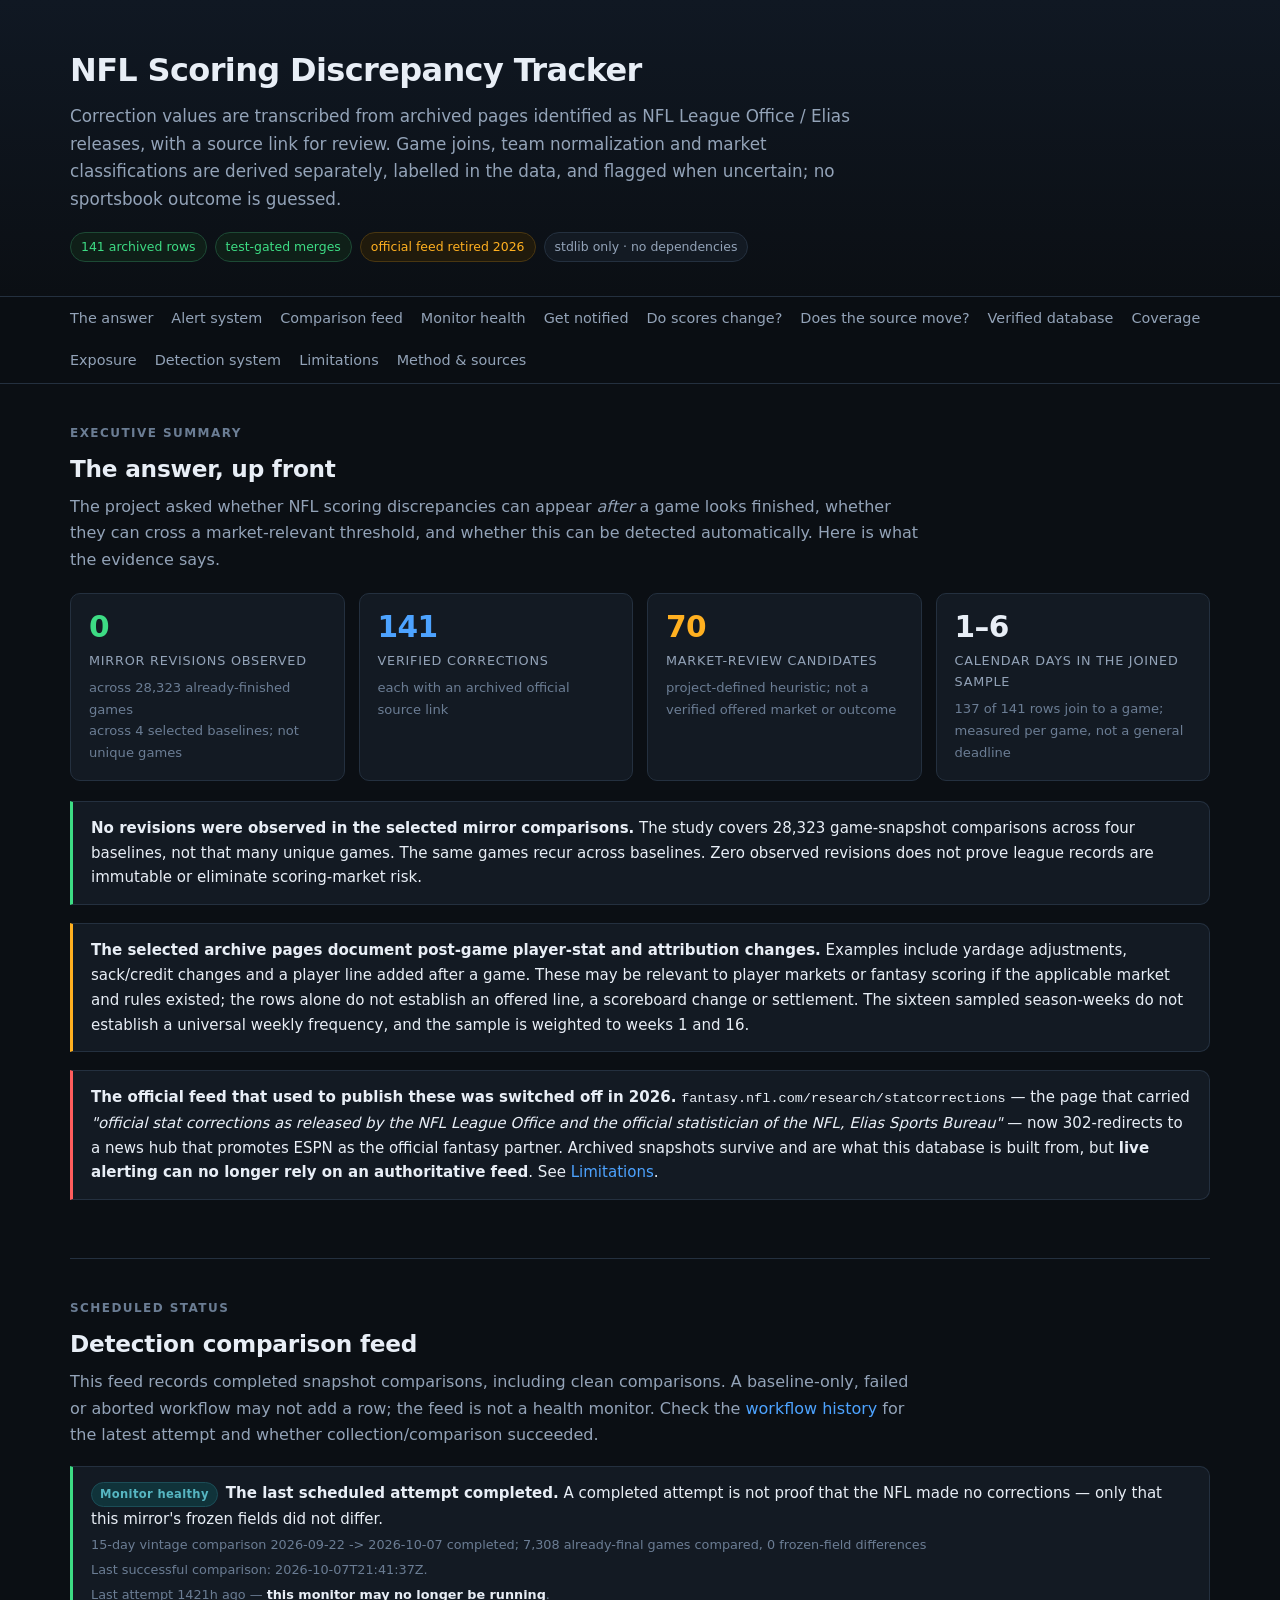
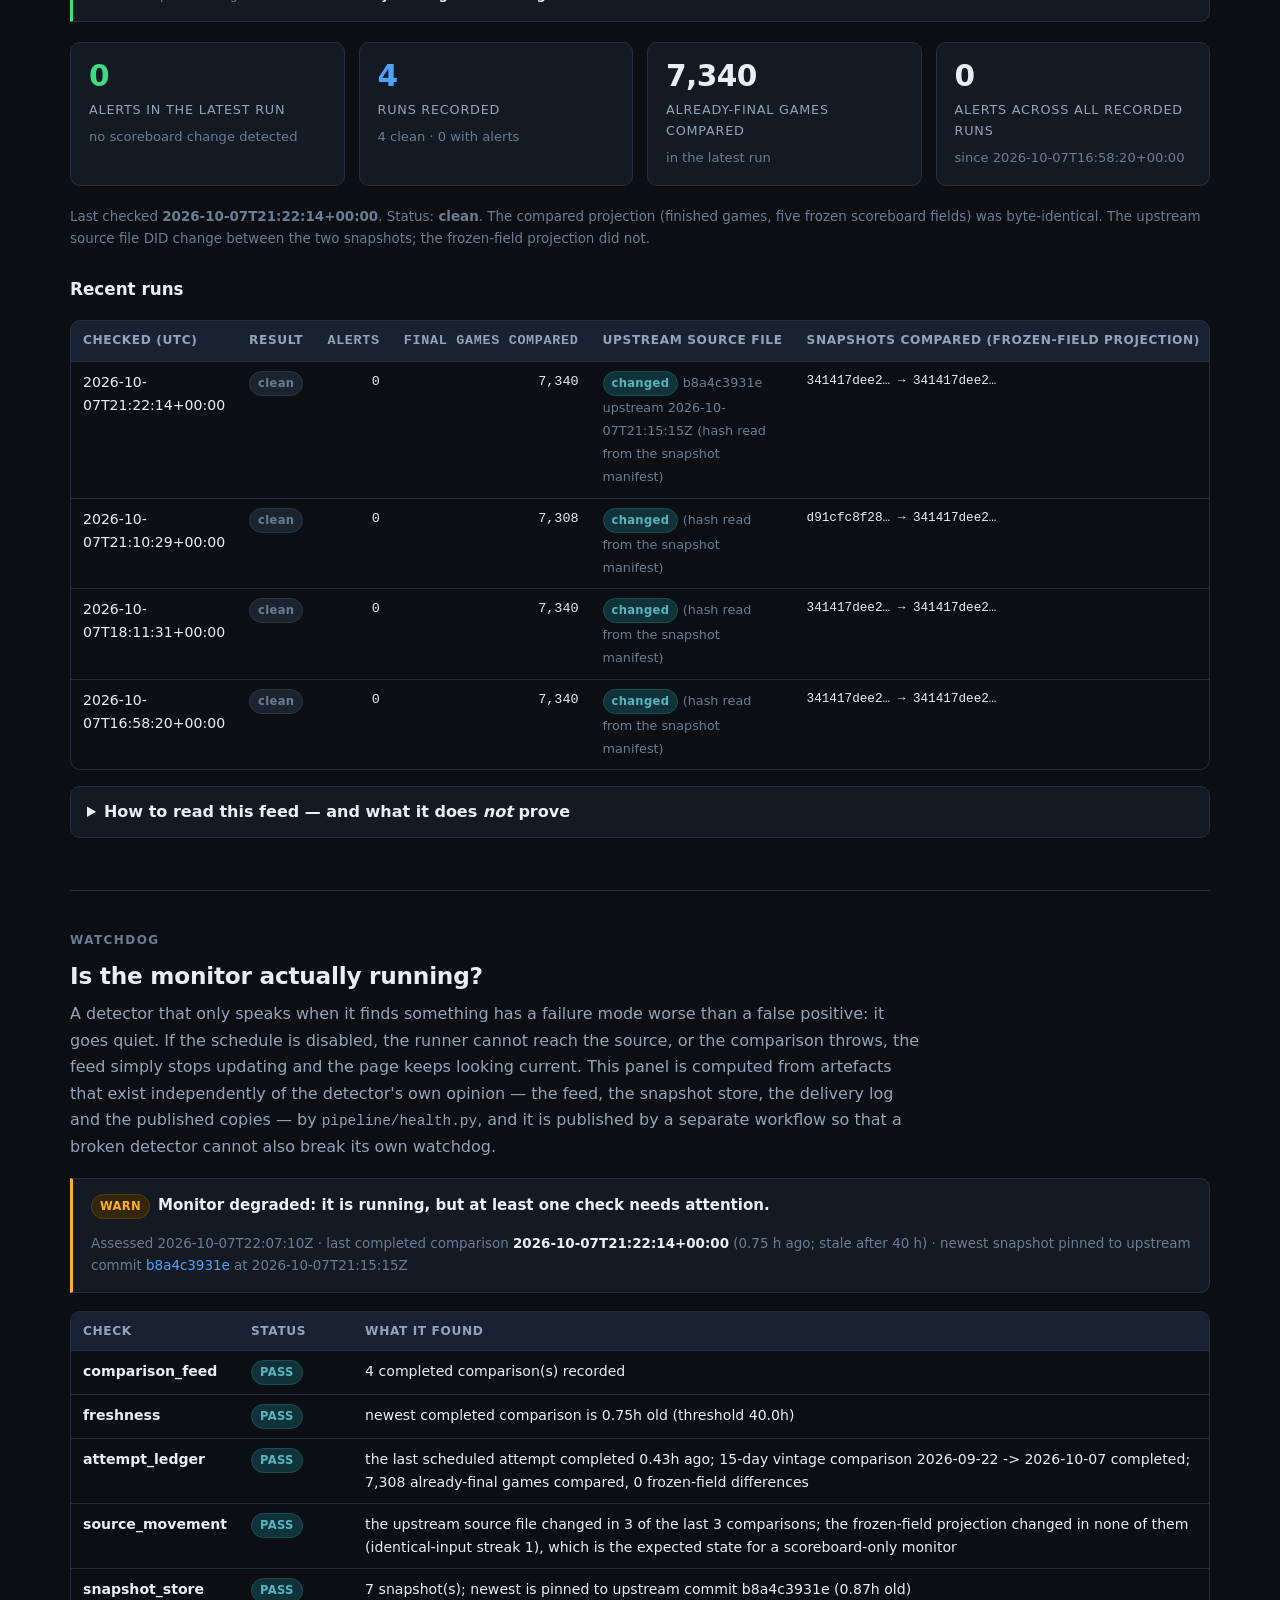
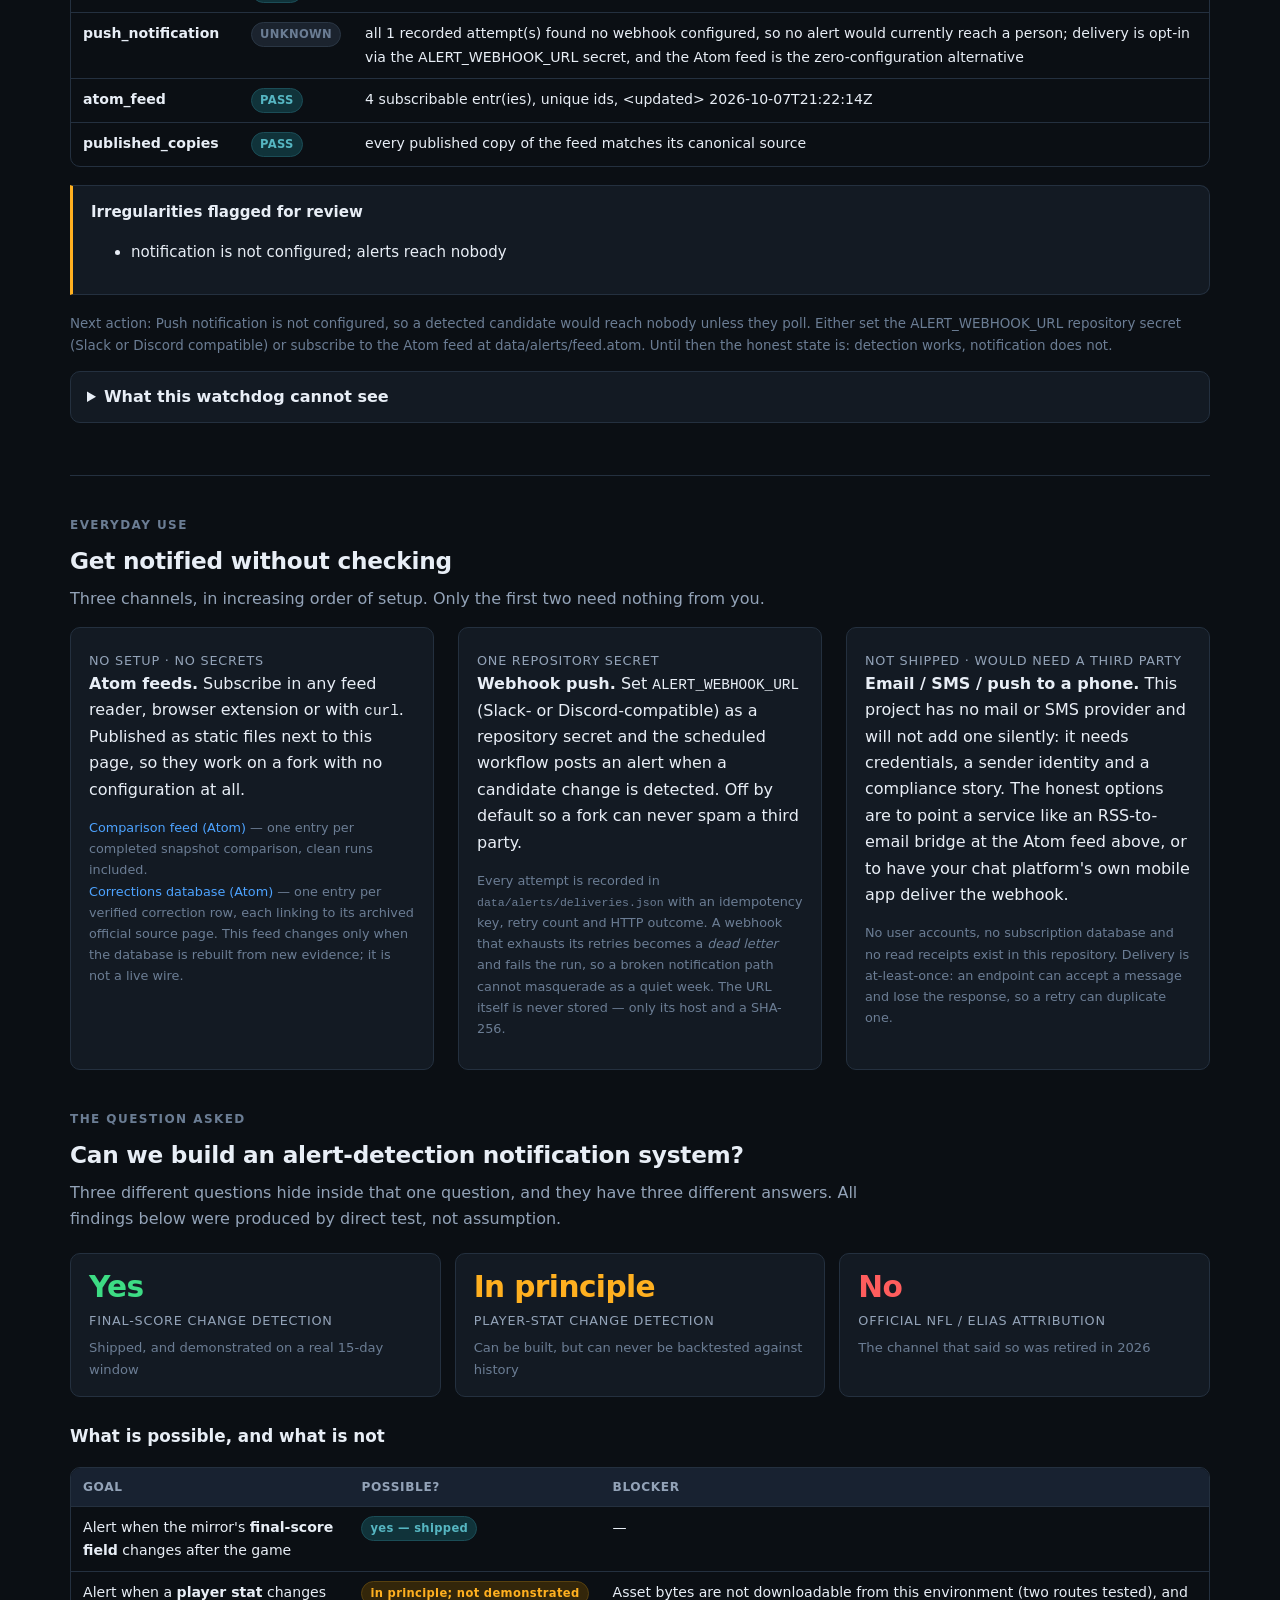
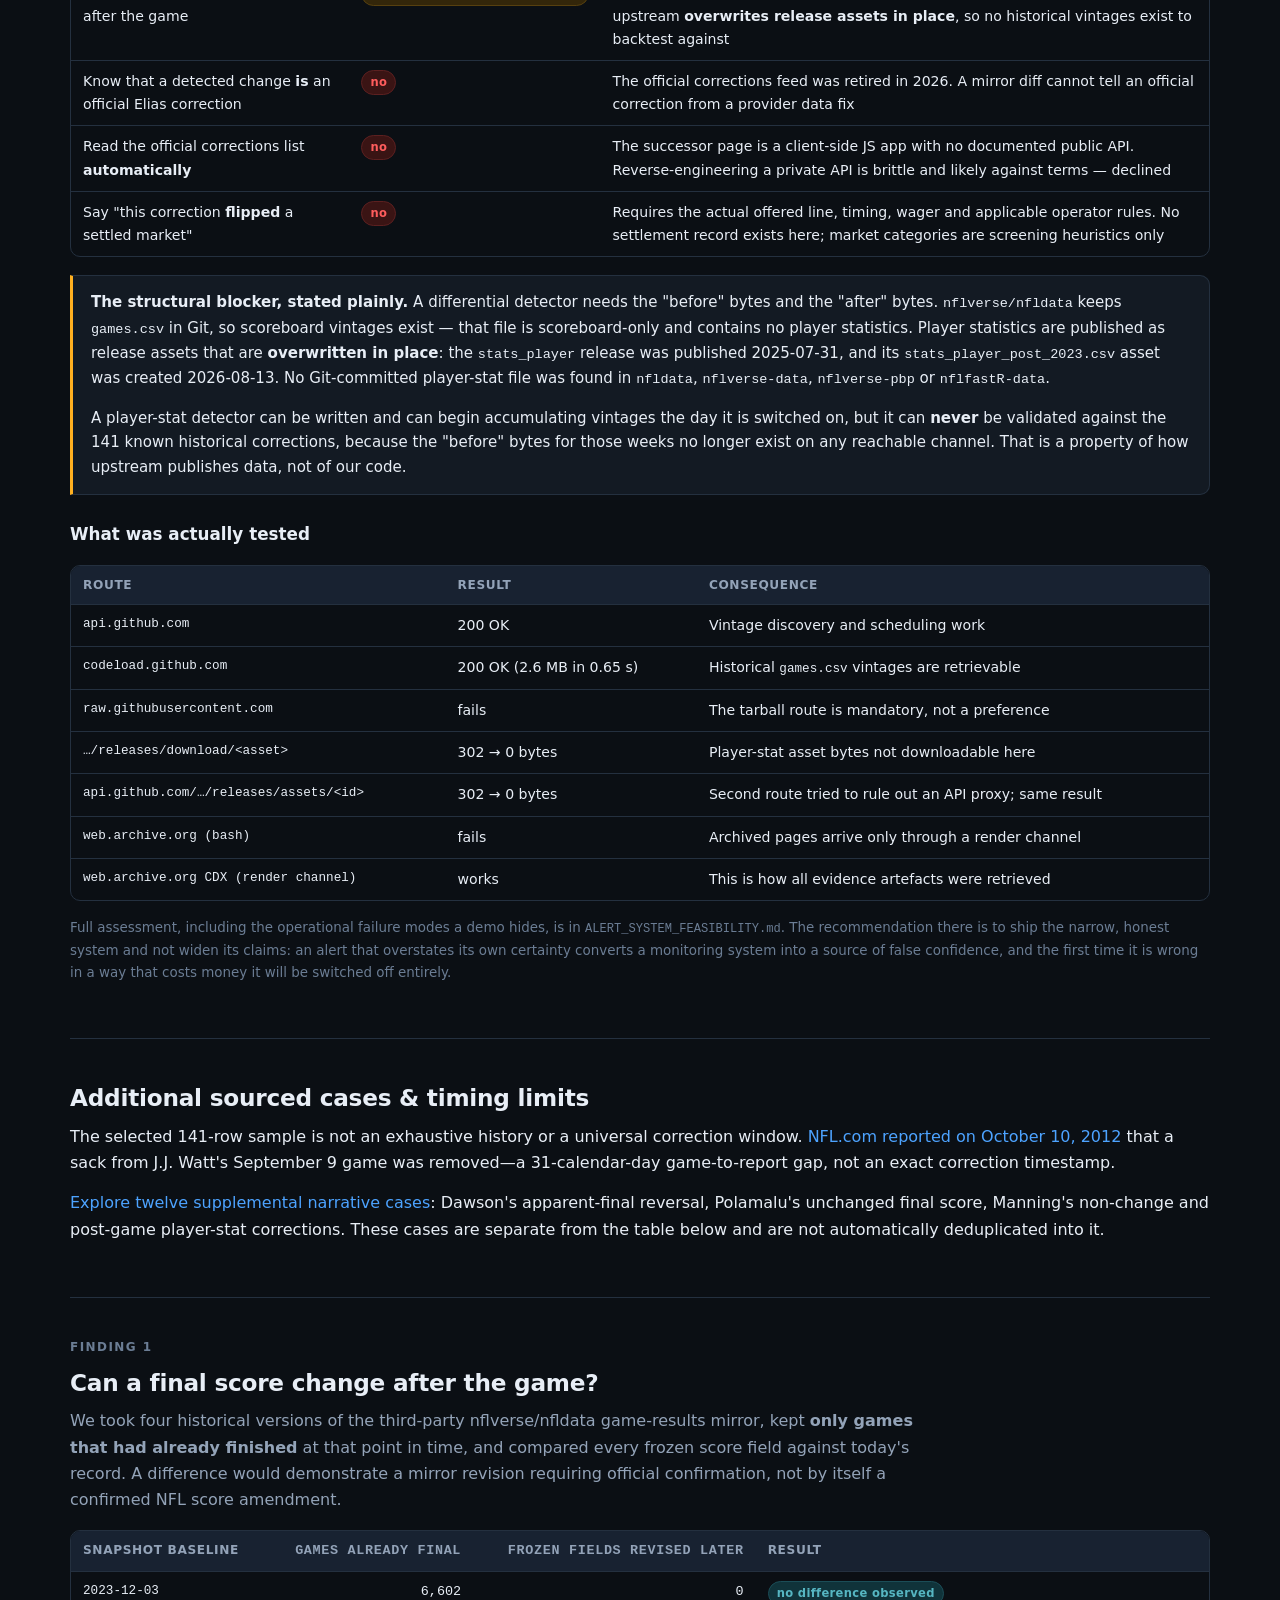
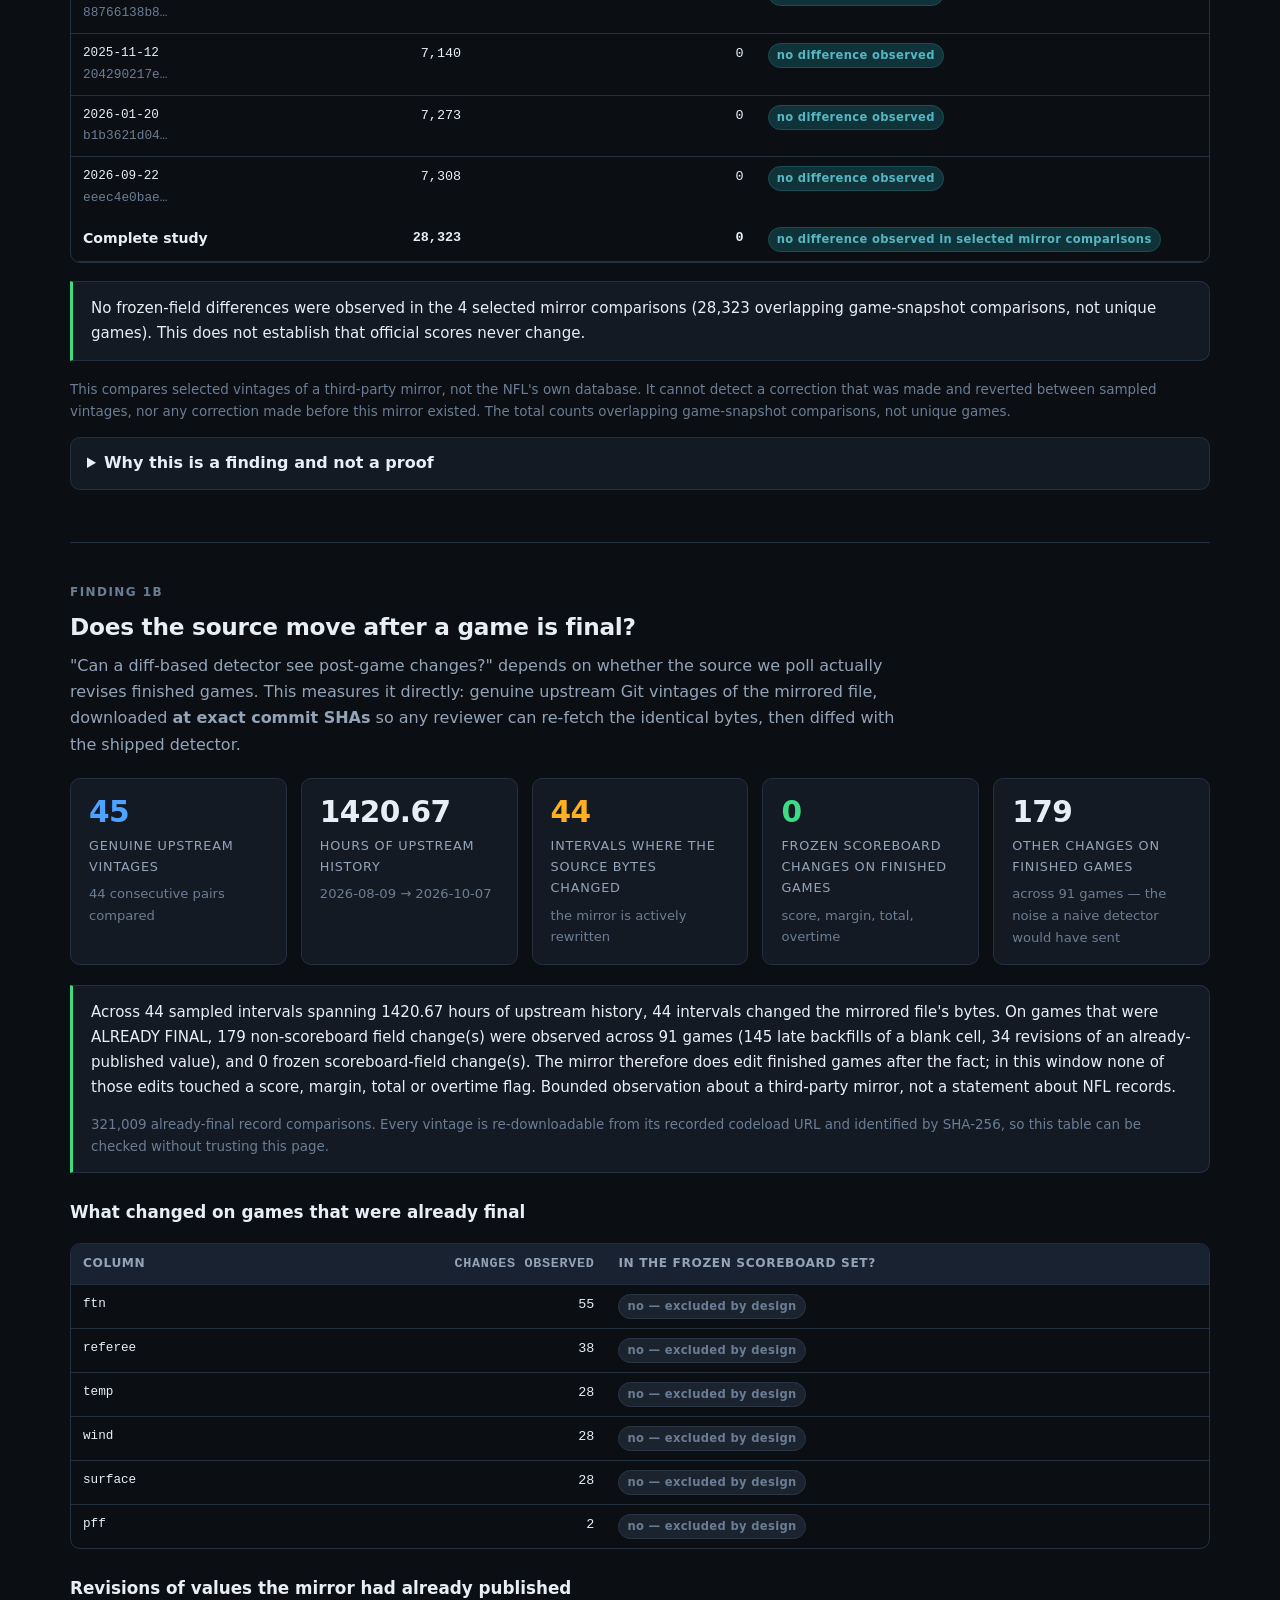
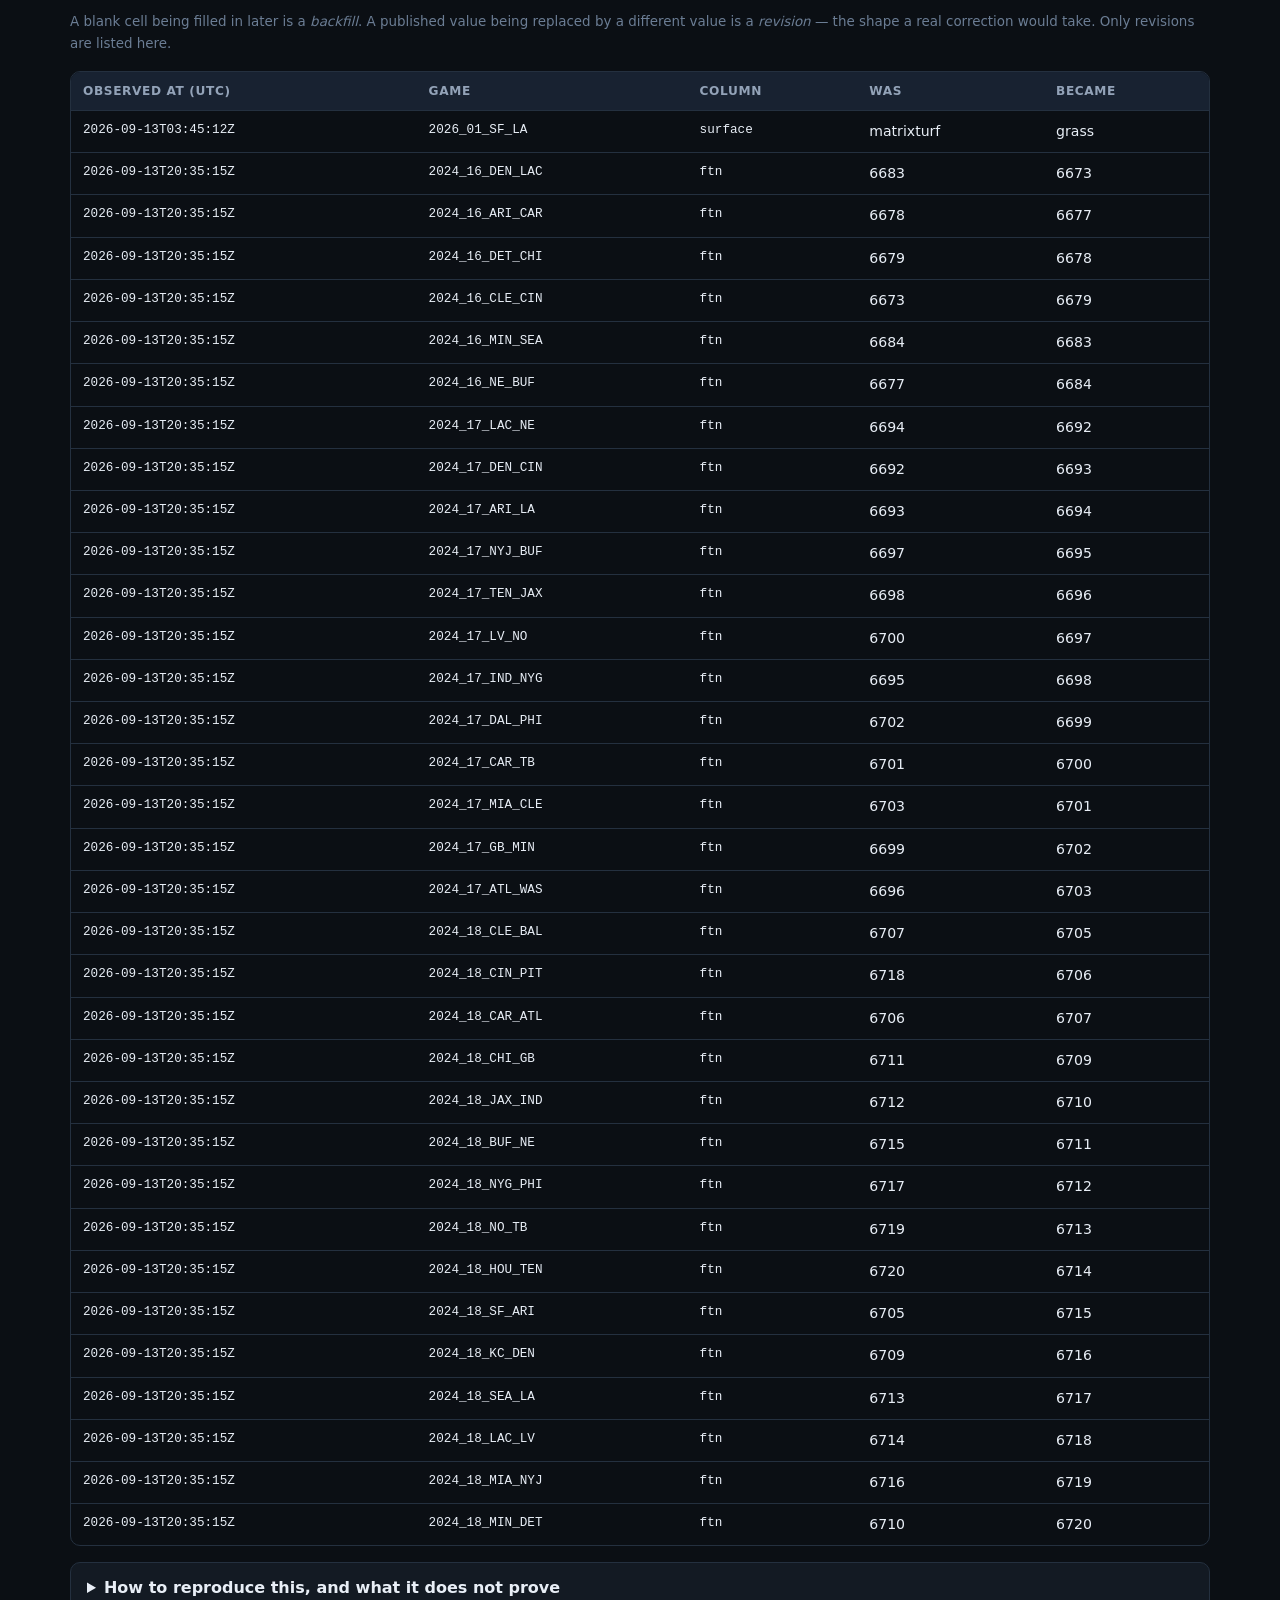
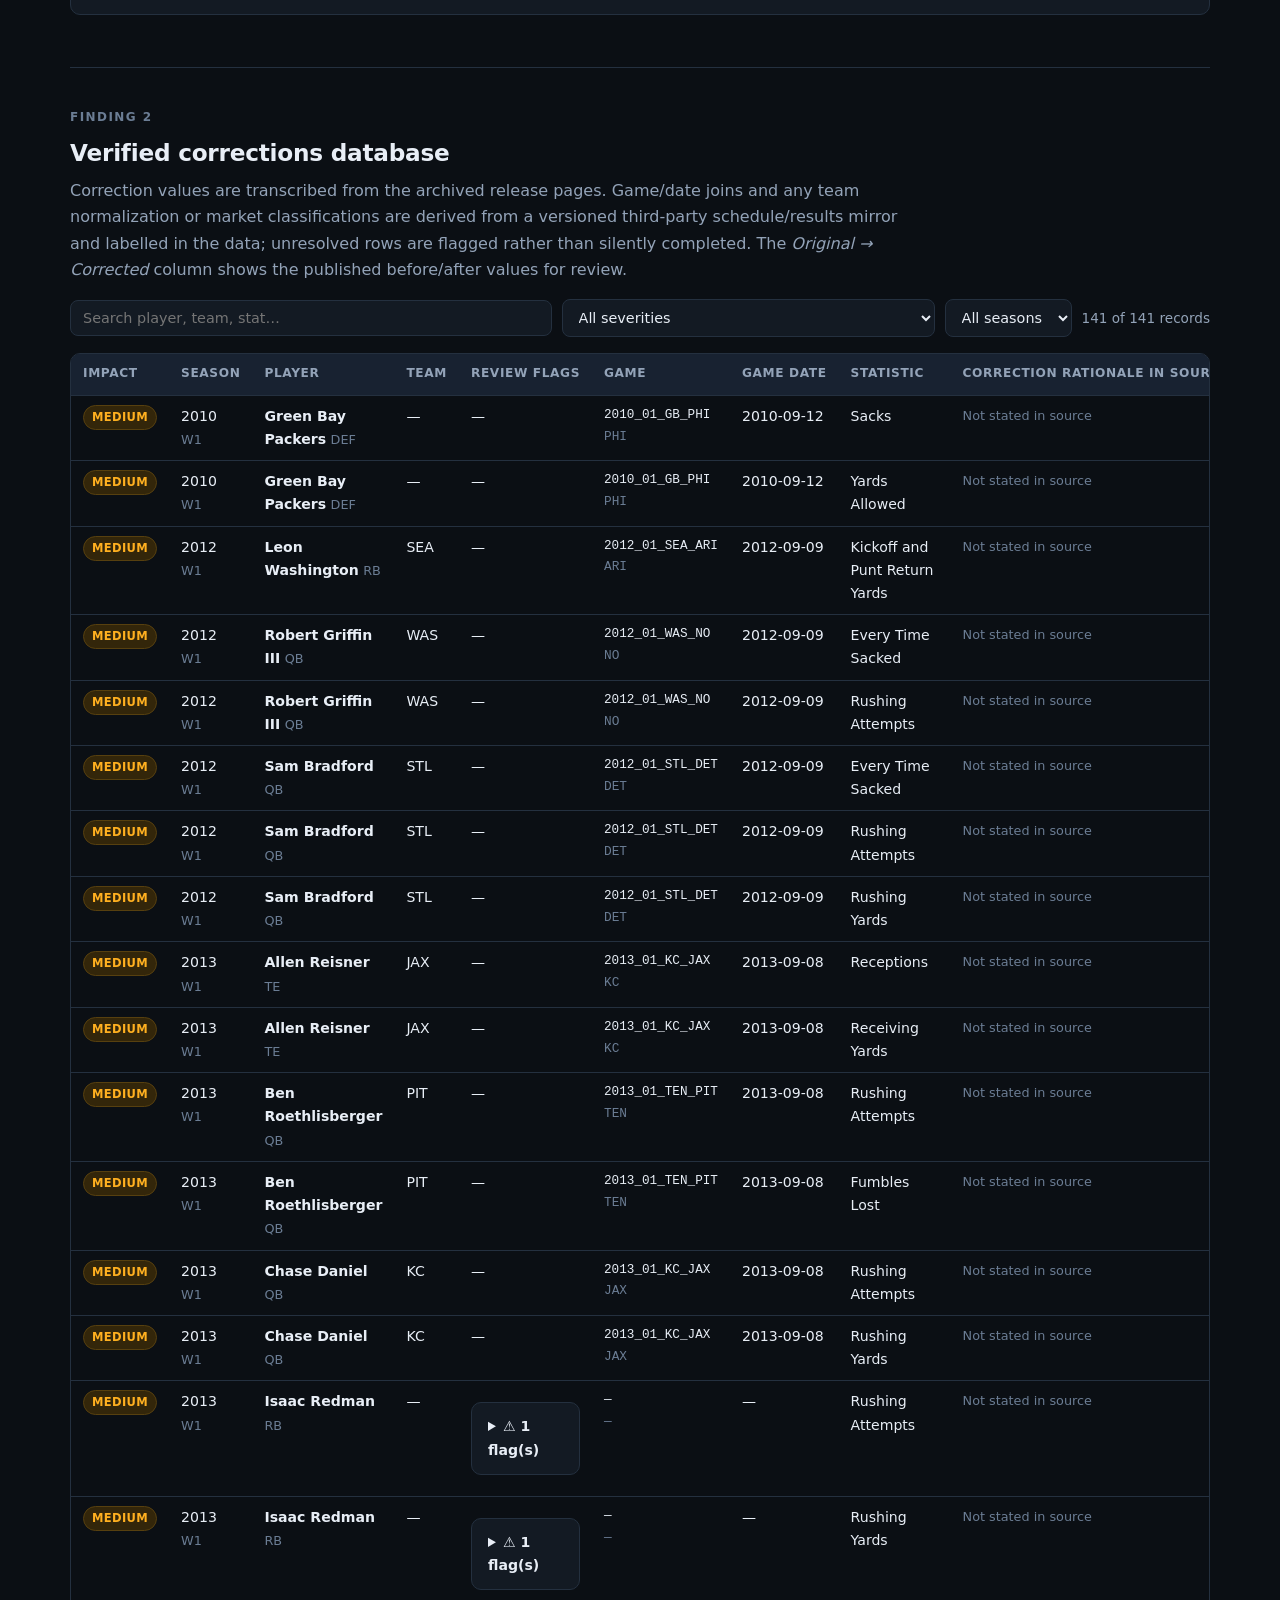
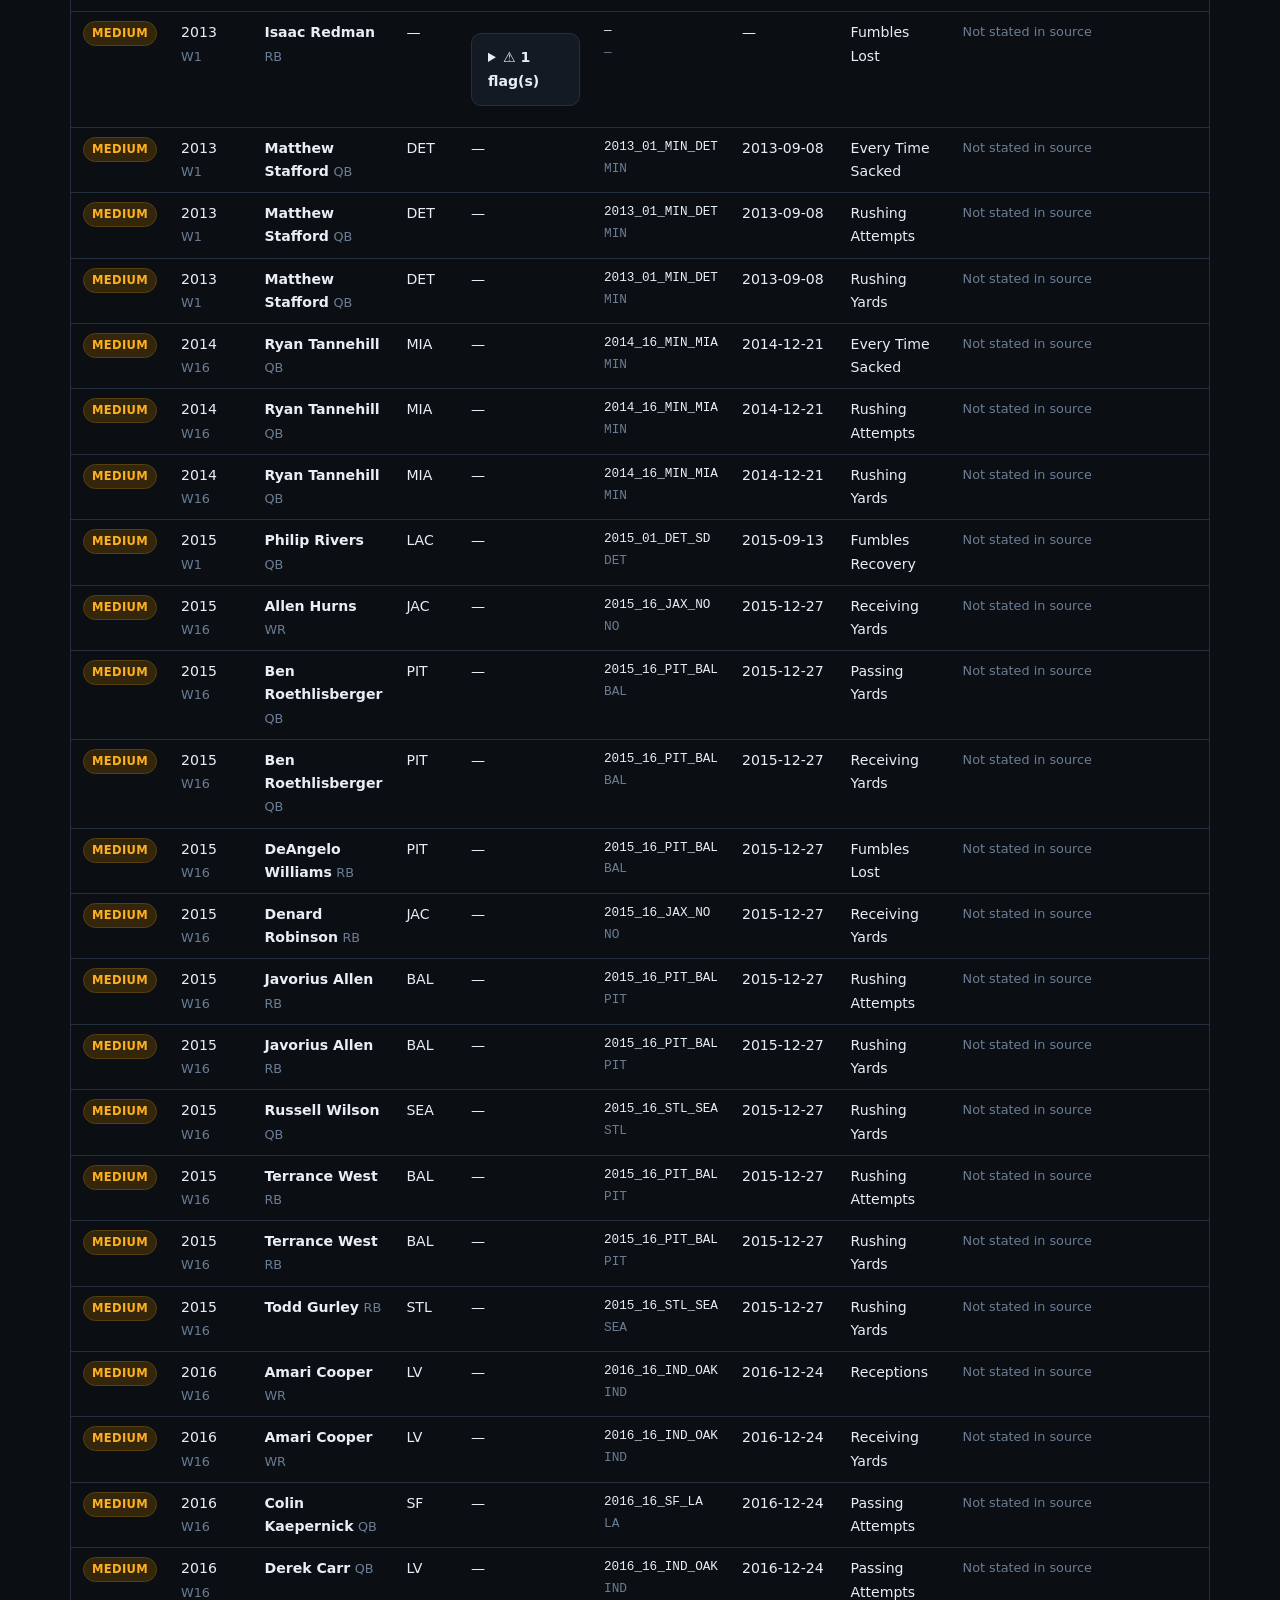
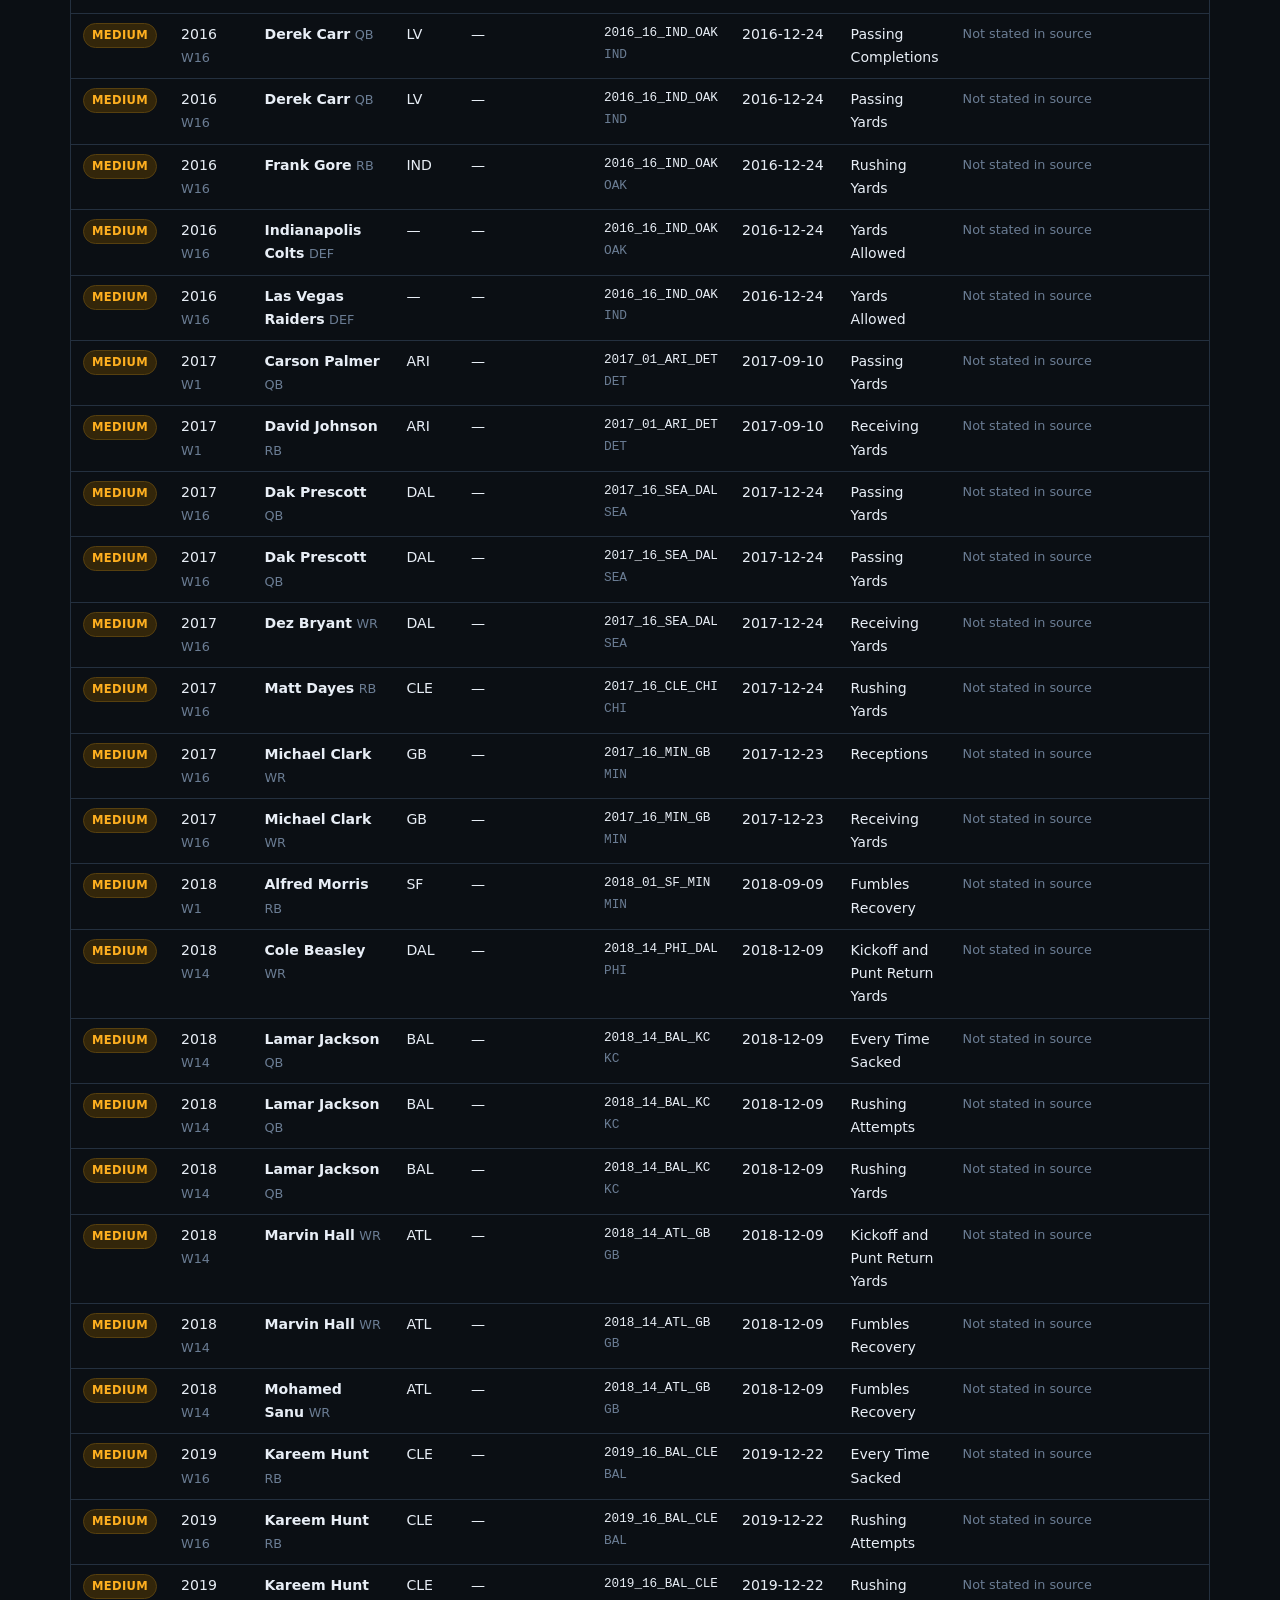
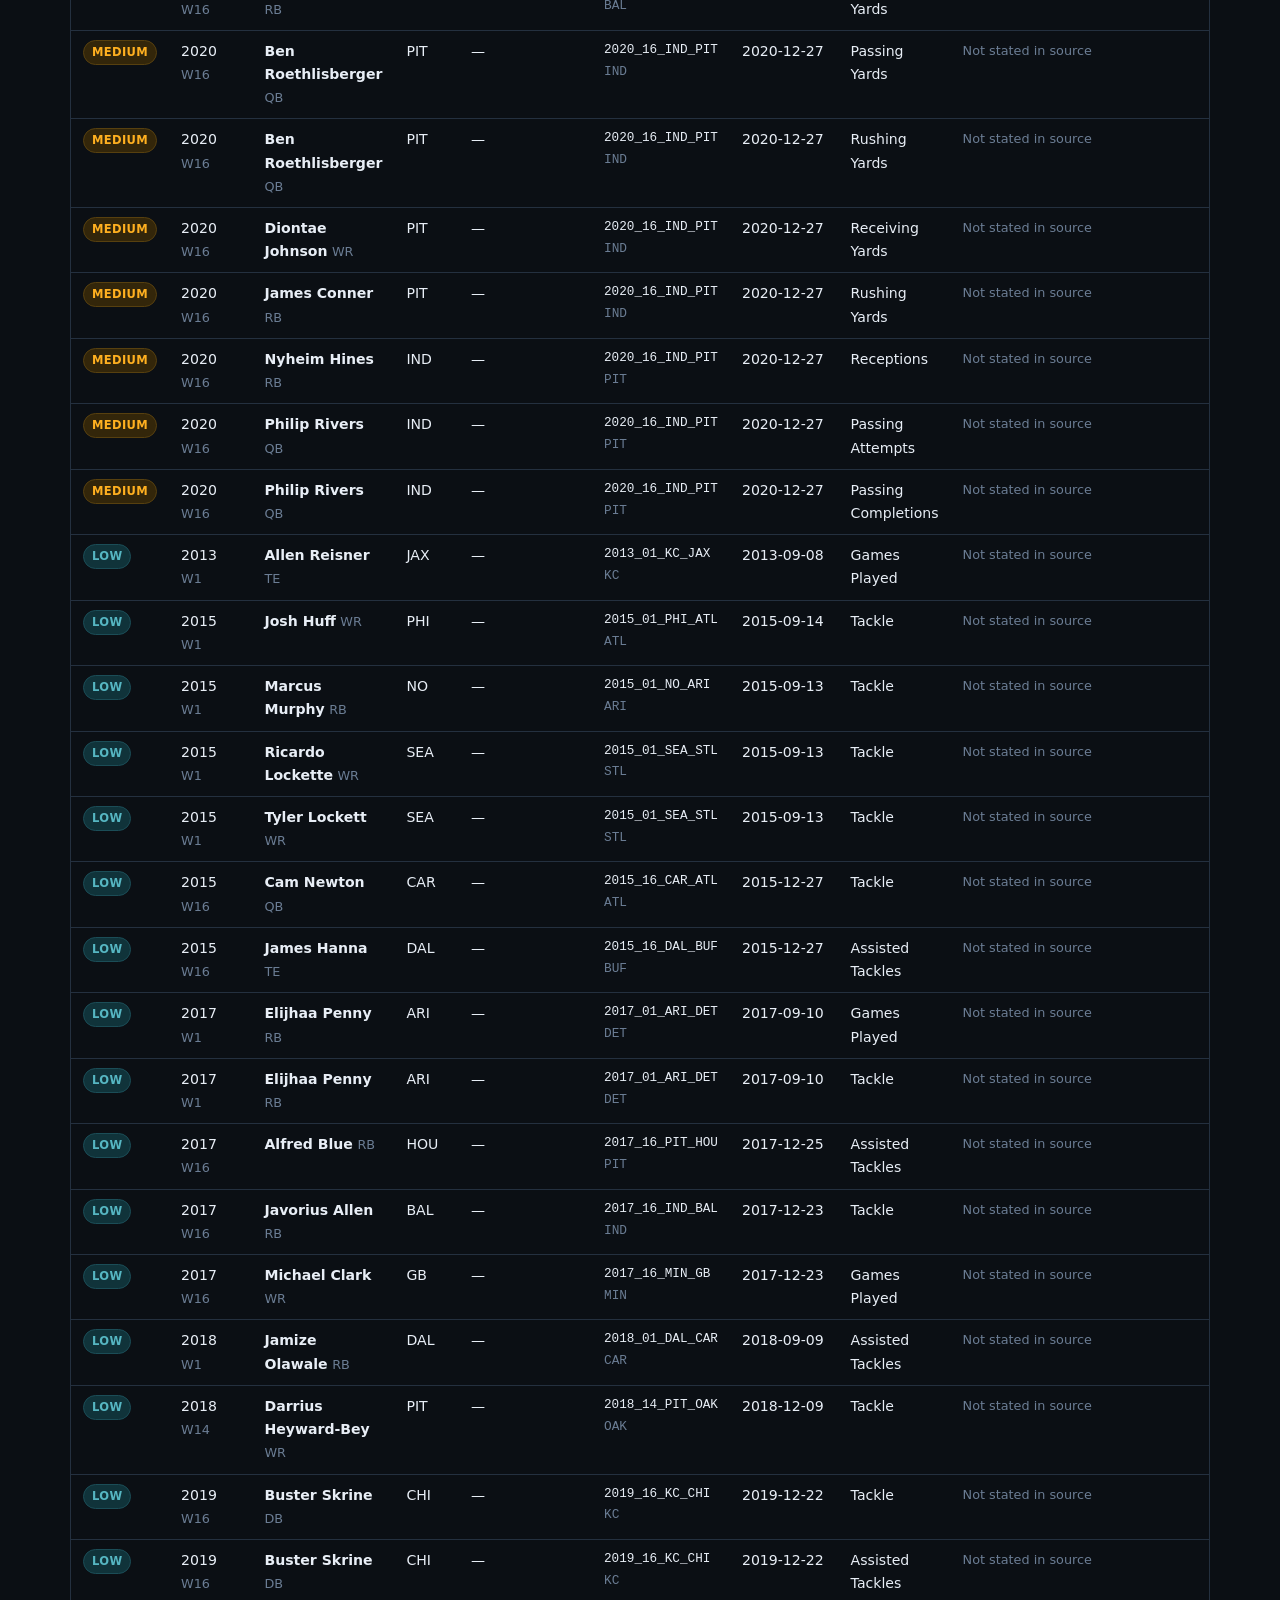
==== commit 0f310978: "Merge main (PRs #12, #13): separate the attempt ledger from the monitor assessment main advanced by " ====
--- a/docs/index.html
+++ b/docs/index.html
@@ -38,12 +38,14 @@
   <div class="wrap">
     <ul>
       <li><a href="#answer">The answer</a></li>
+      <li><a href="#alertsystem">Alert system</a></li>
       <li><a href="#feed">Comparison feed</a></li>
       <li><a href="#health">Monitor health</a></li>
       <li><a href="#subscribe">Get notified</a></li>
       <li><a href="#scoreboard">Do scores change?</a></li>
       <li><a href="#churn">Does the source move?</a></li>
       <li><a href="#database">Verified database</a></li>
+      <li><a href="#coverage">Coverage</a></li>
       <li><a href="#exposure">Exposure</a></li>
       <li><a href="#detection">Detection system</a></li>
       <li><a href="#limits">Limitations</a></li>
@@ -67,7 +69,7 @@
     <div class="card">
       <div class="num ok" id="stat-revisions">0</div>
       <div class="lbl">Mirror revisions observed</div>
-      <div class="sub">across <span id="stat-snapshots">—</span> already-finished games, checked at 4 historical points</div>
+      <div class="sub">across <span id="stat-snapshots">—</span> already-finished games<br><span id="stat-snapshots-status">—</span></div>
     </div>
     <div class="card">
       <div class="num accent" id="stat-records">—</div>
@@ -82,7 +84,7 @@
     <div class="card">
       <div class="num" id="stat-cadence">1–4</div>
       <div class="lbl">Calendar days in the joined sample</div>
-      <div class="sub">70 of 74 rows join to a game; not a general deadline</div>
+      <div class="sub">137 of 141 rows join to a game; measured per game, not a general deadline</div>
     </div>
   </div>
 
@@ -98,7 +100,8 @@
     Examples include yardage adjustments, sack/credit changes and a player line added after a game.
     These may be relevant to player markets or fantasy scoring if the applicable market and rules
     existed; the rows alone do not establish an offered line, a scoreboard change or settlement.
-    The nine sampled weeks do not establish a universal weekly frequency.</p>
+    The sixteen sampled season-weeks do not establish a universal weekly frequency, and
+    the sample is weighted to weeks 1 and 16.</p>
   </div>
 
   <div class="callout bad">
@@ -121,6 +124,10 @@
     <a href="https://github.com/buffedlizard55-lab/SCORINGDISCREPNFL/actions/workflows/detect.yml">workflow history</a>
     for the latest attempt and whether collection/comparison succeeded.
   </p>
+
+  <!-- Attempt ledger (data/alerts/attempts.json): did a scheduled run happen at
+       all, including failures? The wider self-assessment lives in #health. -->
+  <div class="callout" id="attempts-banner"></div>
 
   <div class="cards" id="feed-cards"></div>
 
@@ -253,6 +260,106 @@
         response, so a retry can duplicate one.</p>
     </div>
   </div>
+
+<!-- ================= ALERT SYSTEM FEASIBILITY ================= -->
+<section id="alertsystem">
+  <h2><span class="kicker">The question asked</span>Can we build an alert-detection notification system?</h2>
+  <p class="lede">
+    Three different questions hide inside that one question, and they have three different
+    answers. All findings below were produced by direct test, not assumption.
+  </p>
+
+  <div class="cards">
+    <div class="card">
+      <div class="num ok">Yes</div>
+      <div class="lbl">Final-score change detection</div>
+      <div class="sub">Shipped, and demonstrated on a real 15-day window</div>
+    </div>
+    <div class="card">
+      <div class="num warn">In principle</div>
+      <div class="lbl">Player-stat change detection</div>
+      <div class="sub">Can be built, but can never be backtested against history</div>
+    </div>
+    <div class="card">
+      <div class="num bad">No</div>
+      <div class="lbl">Official NFL / Elias attribution</div>
+      <div class="sub">The channel that said so was retired in 2026</div>
+    </div>
+  </div>
+
+  <h3>What is possible, and what is not</h3>
+  <div class="table-wrap">
+    <table>
+      <thead><tr><th>Goal</th><th>Possible?</th><th>Blocker</th></tr></thead>
+      <tbody>
+        <tr>
+          <td>Alert when the mirror's <strong>final-score field</strong> changes after the game</td>
+          <td><span class="pill sev-1">yes — shipped</span></td>
+          <td>—</td>
+        </tr>
+        <tr>
+          <td>Alert when a <strong>player stat</strong> changes after the game</td>
+          <td><span class="pill sev-2">in principle; not demonstrated</span></td>
+          <td>Asset bytes are not downloadable from this environment (two routes tested), and upstream <strong>overwrites release assets in place</strong>, so no historical vintages exist to backtest against</td>
+        </tr>
+        <tr>
+          <td>Know that a detected change <strong>is</strong> an official Elias correction</td>
+          <td><span class="pill sev-3">no</span></td>
+          <td>The official corrections feed was retired in 2026. A mirror diff cannot tell an official correction from a provider data fix</td>
+        </tr>
+        <tr>
+          <td>Read the official corrections list <strong>automatically</strong></td>
+          <td><span class="pill sev-3">no</span></td>
+          <td>The successor page is a client-side JS app with no documented public API. Reverse-engineering a private API is brittle and likely against terms — declined</td>
+        </tr>
+        <tr>
+          <td>Say "this correction <strong>flipped</strong> a settled market"</td>
+          <td><span class="pill sev-3">no</span></td>
+          <td>Requires the actual offered line, timing, wager and applicable operator rules. No settlement record exists here; market categories are screening heuristics only</td>
+        </tr>
+      </tbody>
+    </table>
+  </div>
+
+  <div class="callout warn">
+    <p><strong>The structural blocker, stated plainly.</strong> A differential detector needs the
+    "before" bytes and the "after" bytes. <code>nflverse/nfldata</code> keeps <code>games.csv</code>
+    in Git, so scoreboard vintages exist — that file is scoreboard-only and contains no player
+    statistics. Player statistics are published as release assets that are
+    <strong>overwritten in place</strong>: the <code>stats_player</code> release was published
+    2025-07-31, and its <code>stats_player_post_2023.csv</code> asset was created 2026-08-13.
+    No Git-committed player-stat file was found in <code>nfldata</code>,
+    <code>nflverse-data</code>, <code>nflverse-pbp</code> or <code>nflfastR-data</code>.</p>
+    <p>A player-stat detector can be written and can begin accumulating vintages the day it is
+    switched on, but it can <strong>never</strong> be validated against the
+    <span id="stat-records-2">—</span> known historical corrections, because the "before" bytes for
+    those weeks no longer exist on any reachable channel. That is a property of how upstream
+    publishes data, not of our code.</p>
+  </div>
+
+  <h3>What was actually tested</h3>
+  <div class="table-wrap">
+    <table>
+      <thead><tr><th>Route</th><th>Result</th><th>Consequence</th></tr></thead>
+      <tbody>
+        <tr><td class="mono">api.github.com</td><td>200 OK</td><td>Vintage discovery and scheduling work</td></tr>
+        <tr><td class="mono">codeload.github.com</td><td>200 OK (2.6 MB in 0.65 s)</td><td>Historical <code>games.csv</code> vintages are retrievable</td></tr>
+        <tr><td class="mono">raw.githubusercontent.com</td><td>fails</td><td>The tarball route is mandatory, not a preference</td></tr>
+        <tr><td class="mono">…/releases/download/&lt;asset&gt;</td><td>302 → 0 bytes</td><td>Player-stat asset bytes not downloadable here</td></tr>
+        <tr><td class="mono">api.github.com/…/releases/assets/&lt;id&gt;</td><td>302 → 0 bytes</td><td>Second route tried to rule out an API proxy; same result</td></tr>
+        <tr><td class="mono">web.archive.org (bash)</td><td>fails</td><td>Archived pages arrive only through a render channel</td></tr>
+        <tr><td class="mono">web.archive.org CDX (render channel)</td><td>works</td><td>This is how all evidence artefacts were retrieved</td></tr>
+      </tbody>
+    </table>
+  </div>
+
+  <p class="footnote">
+    Full assessment, including the operational failure modes a demo hides, is in
+    <code>ALERT_SYSTEM_FEASIBILITY.md</code>. The recommendation there is to ship the narrow,
+    honest system and not widen its claims: an alert that overstates its own certainty converts a
+    monitoring system into a source of false confidence, and the first time it is wrong in a way
+    that costs money it will be switched off entirely.
+  </p>
 </section>
 
 <!-- ================= SCOREBOARD ================= -->
@@ -287,6 +394,7 @@
       <tfoot></tfoot>
     </table>
   </div>
+  <div class="callout" id="integrity-callout"></div>
   <p class="footnote" id="integrity-caveat"></p>
   <details>
     <summary>Why this is a finding and not a proof</summary>
@@ -402,6 +510,47 @@
   </p>
 </section>
 
+<!-- ================= COVERAGE ================= -->
+<section id="coverage">
+  <h2><span class="kicker">Honest scope</span>What the database covers — and what it does not</h2>
+  <p class="lede">
+    The brief asks for a comprehensive historical database. This is a verified seed, and the gaps
+    are named so they are never mistaken for absence of evidence. Every row below is counted from
+    the shipped data; nothing on this table is typed by hand.
+  </p>
+
+  <div class="table-wrap">
+    <table id="tbl-coverage">
+      <thead>
+        <tr>
+          <th>Season / week</th>
+          <th class="num">Rows</th>
+          <th>Games in the join</th>
+          <th class="num">Days to correction</th>
+          <th>Position filter(s)</th>
+          <th>Evidence artefact</th>
+        </tr>
+      </thead>
+      <tbody></tbody>
+      <tfoot></tfoot>
+    </table>
+  </div>
+
+  <div class="callout bad">
+    <p><strong>Named gaps.</strong> <span id="coverage-gaps"></span> These are stated rather than
+    hidden: until they are filled, no claim about how frequently corrections occur is supportable,
+    because the sample is deliberately weighted to weeks 1 and 16.</p>
+  </div>
+
+  <div class="callout">
+    <p><strong>Two weeks in the evidence set are deliberately empty.</strong> The archived pages for
+    2024 week 16 and 2025 week 1 render the literal string
+    <code>No stat corrections to display</code> under the All-Offense filter. They are stored as
+    negative observations so that "seasons 2010–2025 are represented" is never read as "every season
+    and week has corrections". Post-game corrections are not a weekly guarantee.</p>
+  </div>
+</section>
+
 <!-- ================= ROW DETAIL ================= -->
 <section id="detail">
   <h2><span class="kicker">Finding 3</span>The cases worth understanding</h2>
@@ -429,7 +578,12 @@
     <code>data/market_sensitivity_2025_2026.csv</code>.</p>
   </div>
   <h3>Zero-distance absolute-margin / spread-size matches</h3>
-  <p class="footnote">These are arithmetic matches of absolute values, not verified pushes. Settlement and the effect of any hypothetical correction are not modeled.</p>
+  <p class="lede">
+    <strong><span id="zero-margin-count">—</span></strong> game(s) in this window had an absolute
+    final margin exactly equal to the absolute spread magnitude. These are arithmetic matches of
+    absolute values, <strong>not verified pushes</strong>. Settlement, side, prices and the effect of
+    any hypothetical correction are not modeled.
+  </p>
   <div class="table-wrap">
     <table id="tbl-push">
       <thead>
@@ -458,7 +612,7 @@
       <thead><tr><th>Capability</th><th>Status</th><th>Why</th></tr></thead>
       <tbody>
         <tr><td>Compare frozen scoreboard fields between snapshots</td><td><span class="pill sev-2">implemented; narrow</span></td><td>Works on two valid third-party mirror snapshots; transient/reverted changes between polls can be missed</td></tr>
-        <tr><td>Detect a player-stat change after the game</td><td><span class="pill sev-3">not yet implemented end-to-end</span></td><td>Download helpers exist, but no validated vintage adapter, identity mapping or historical-correction backtest is shipped</td></tr>
+        <tr><td>Detect a player-stat change after the game</td><td><span class="pill sev-3">not implemented; backtest not achievable</span></td><td>Download helpers exist, but there is no validated vintage adapter or identity mapping — and upstream <strong>overwrites player-stat release assets in place</strong>, so the historical "before" bytes needed for a backtest no longer exist on any reachable channel</td></tr>
         <tr><td>Read the official corrections list automatically</td><td><span class="pill sev-3">not available here</span></td><td>The legacy feed was retired; the successor page has no documented public API used by this project</td></tr>
         <tr><td>Attribute a mirror change to NFL/Elias</td><td><span class="pill sev-3">not reliably</span></td><td>No independent corroboration source is integrated; agreement between correlated providers would still not prove official attribution</td></tr>
       </tbody>
@@ -576,11 +730,11 @@
     <table>
       <thead><tr><th>Check</th><th>Result</th><th>How to repeat it</th></tr></thead>
       <tbody>
-        <tr><td>Row counts agree on all 10 stored archived pages (declared = extractable = shipped)</td>
-            <td><span class="pill sev-1">10 / 10 agree</span></td>
+        <tr><td>Row counts agree on all 22 stored archived pages (declared = extractable = shipped)</td>
+            <td><span class="pill sev-1">22 / 22 agree</span></td>
             <td class="mono">python3 pipeline/schema.py</td></tr>
         <tr><td>Every artefact's recorded capture URL matches its manifest</td>
-            <td><span class="pill sev-1">10 / 10 match</span></td>
+            <td><span class="pill sev-1">22 / 22 match</span></td>
             <td class="mono">data/evidence/pages/*.md headers</td></tr>
         <tr><td>Independent re-read of one archived official page against its stored artefact</td>
             <td><span class="pill sev-1">11 / 11 rows identical</span></td>
@@ -597,7 +751,7 @@
         <tr><td>All 45 source-movement vintages re-downloadable and hash-identified</td>
             <td><span class="pill sev-1">45 / 45</span></td>
             <td class="mono">codeload_url in data/evidence/upstream_churn_study.json</td></tr>
-        <tr><td>The other 9 archived pages independently re-read this session</td>
+        <tr><td>The other 21 archived pages independently re-read this session</td>
             <td><span class="pill sev-2">not performed</span></td>
             <td>stated rather than implied; they remain self-consistent and were validated when stored</td></tr>
         <tr><td>Any sportsbook or fantasy settlement verified anywhere in this project</td>
